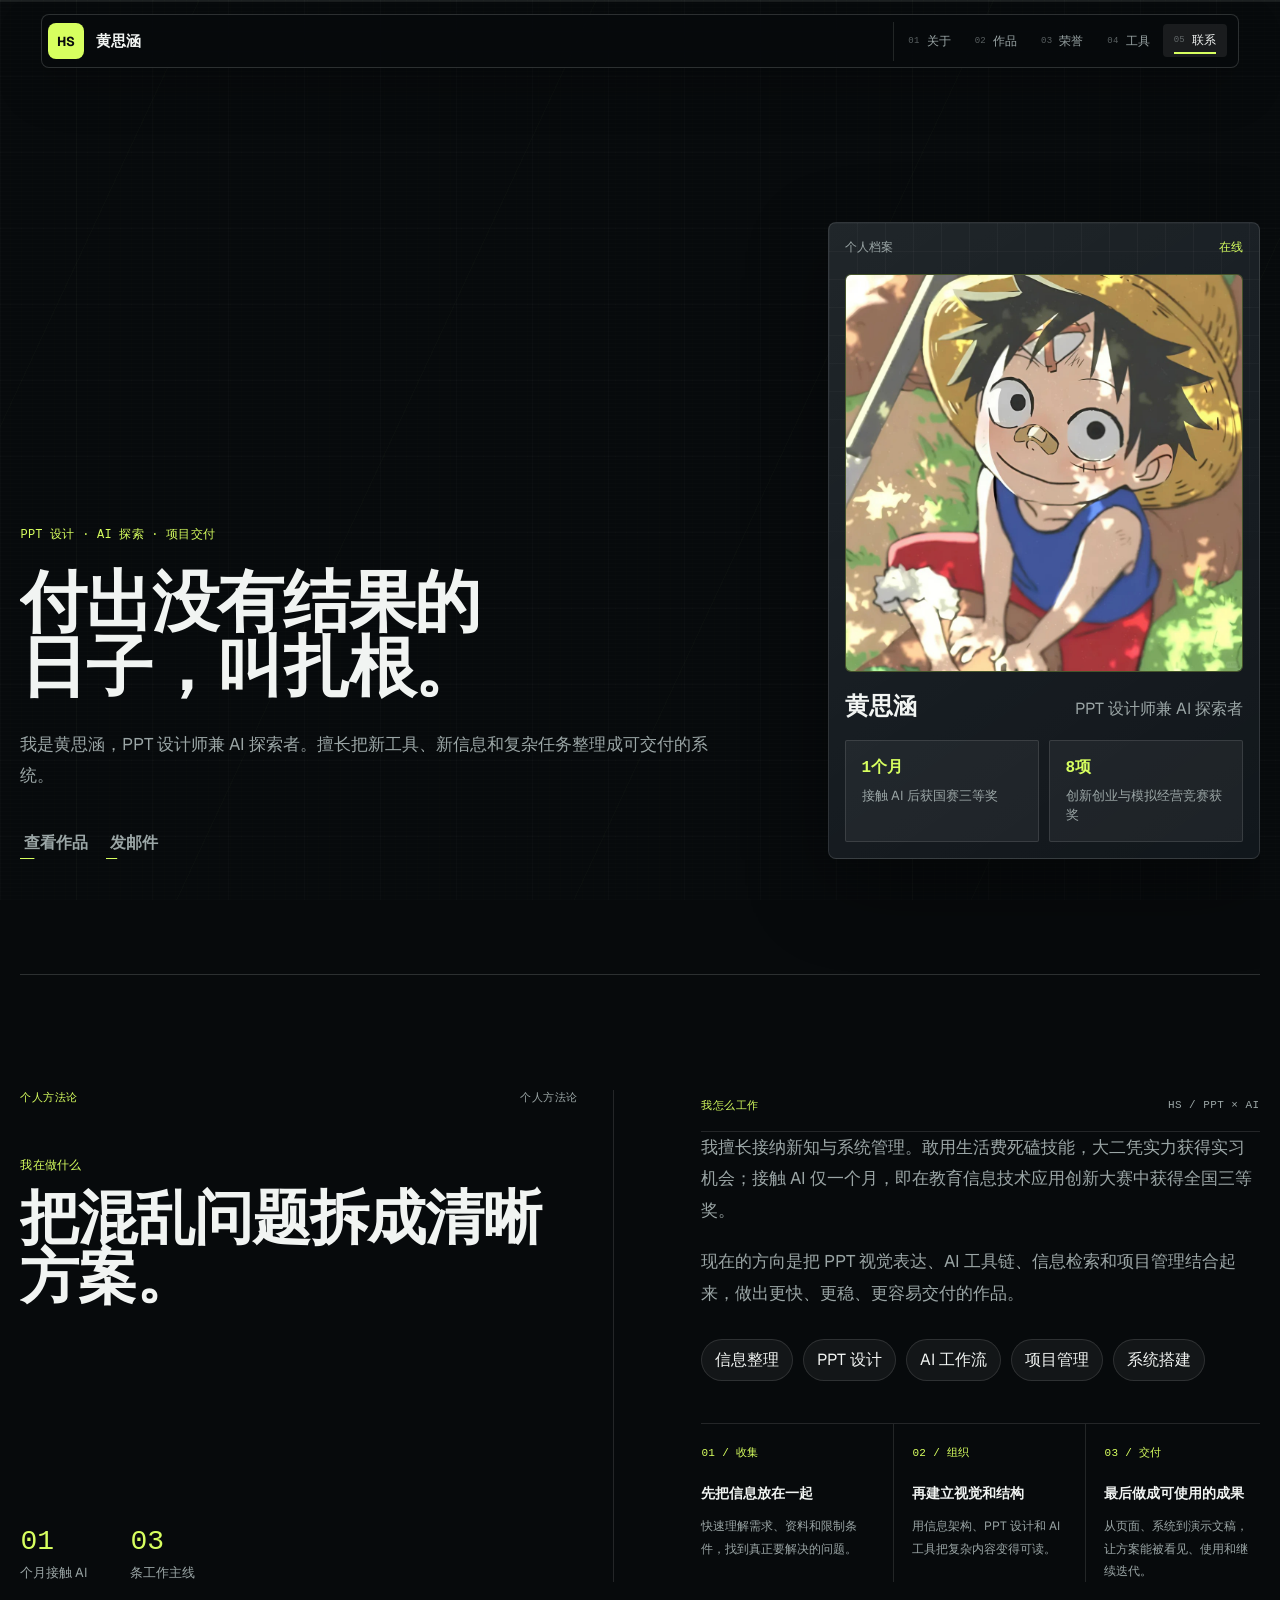
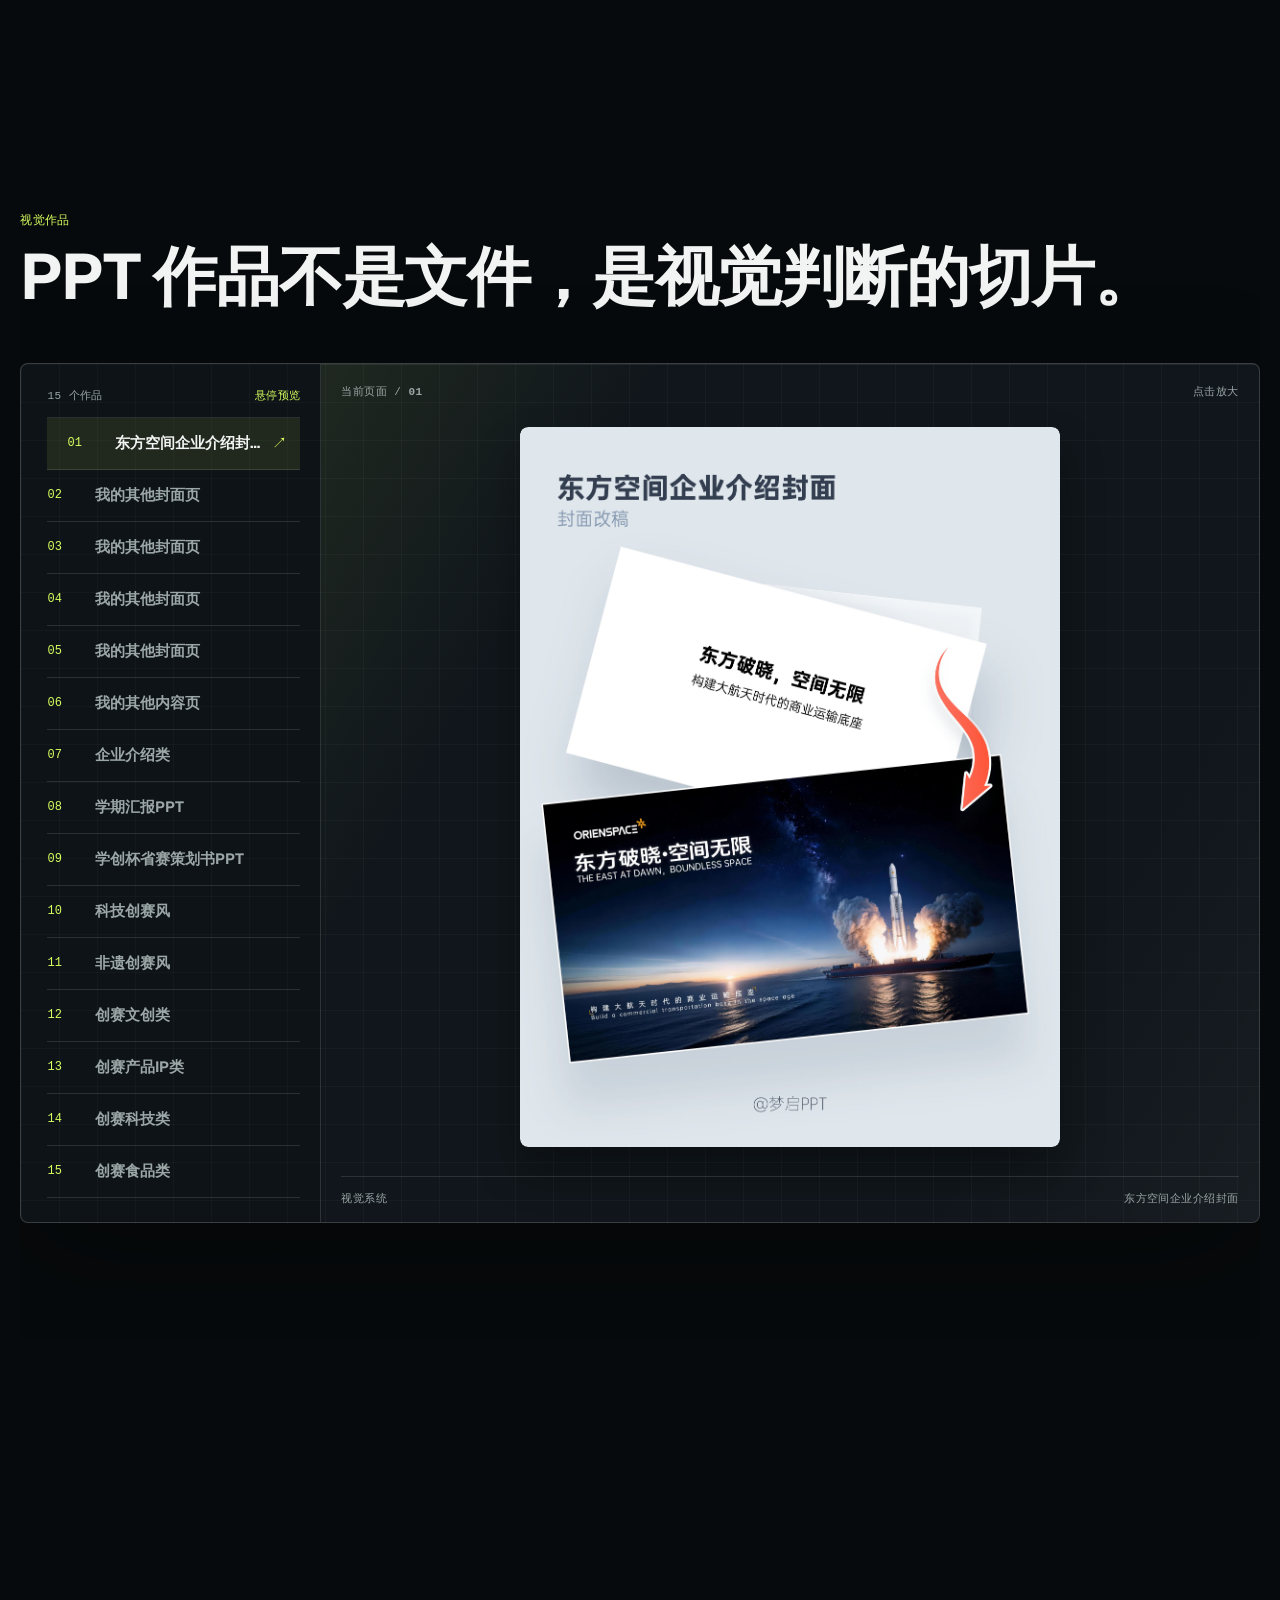
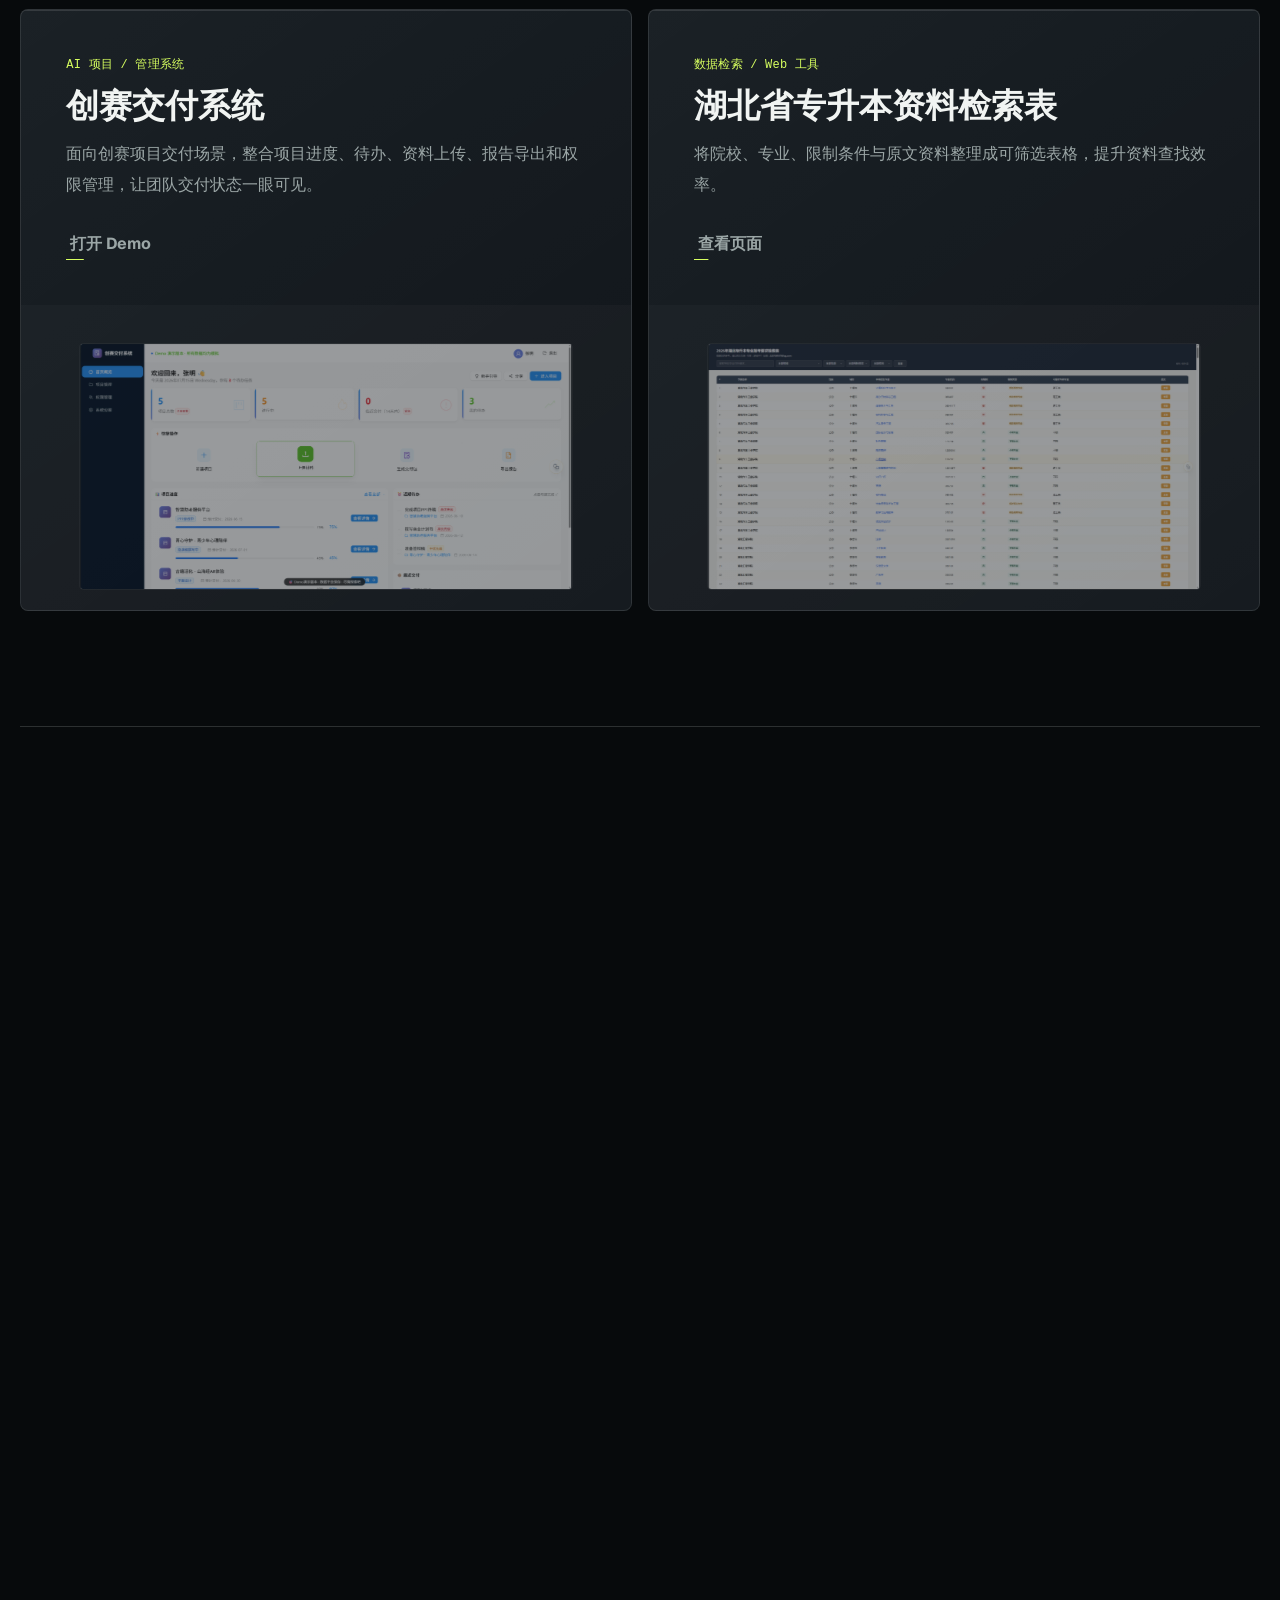
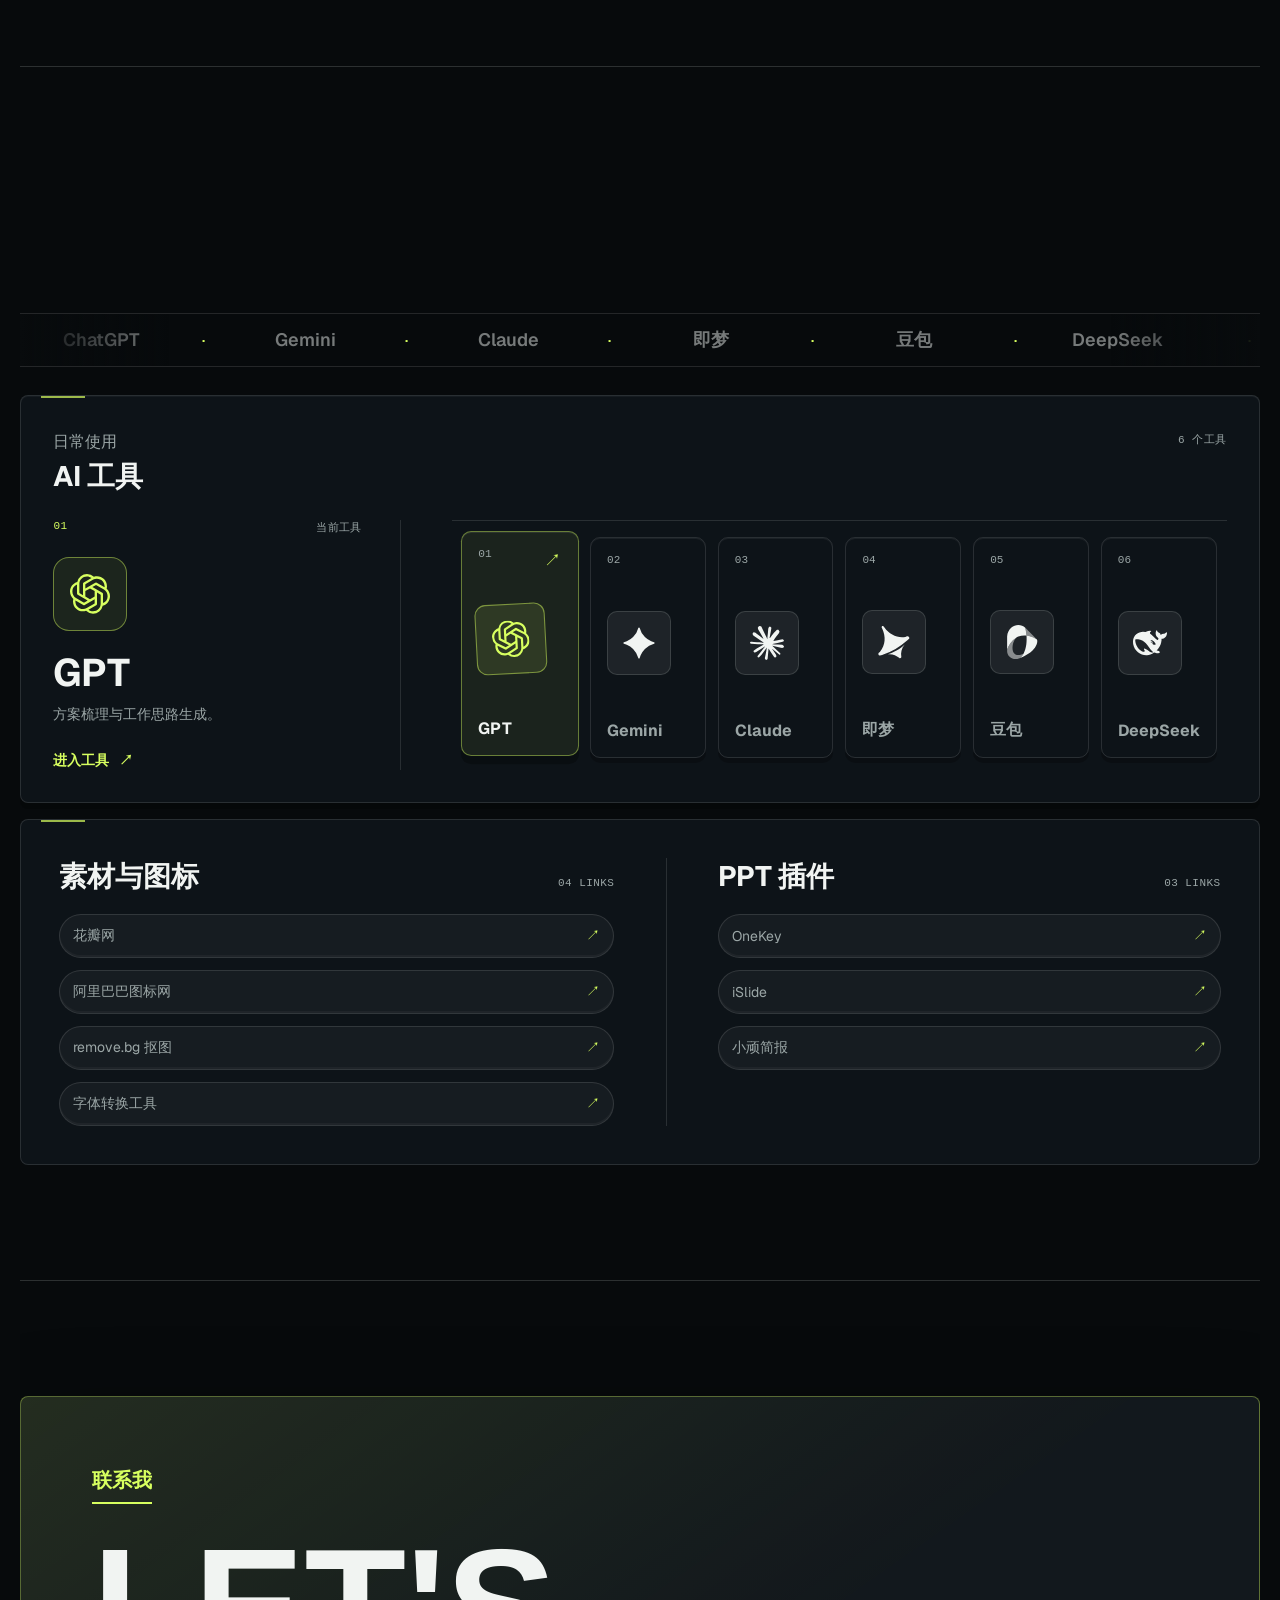
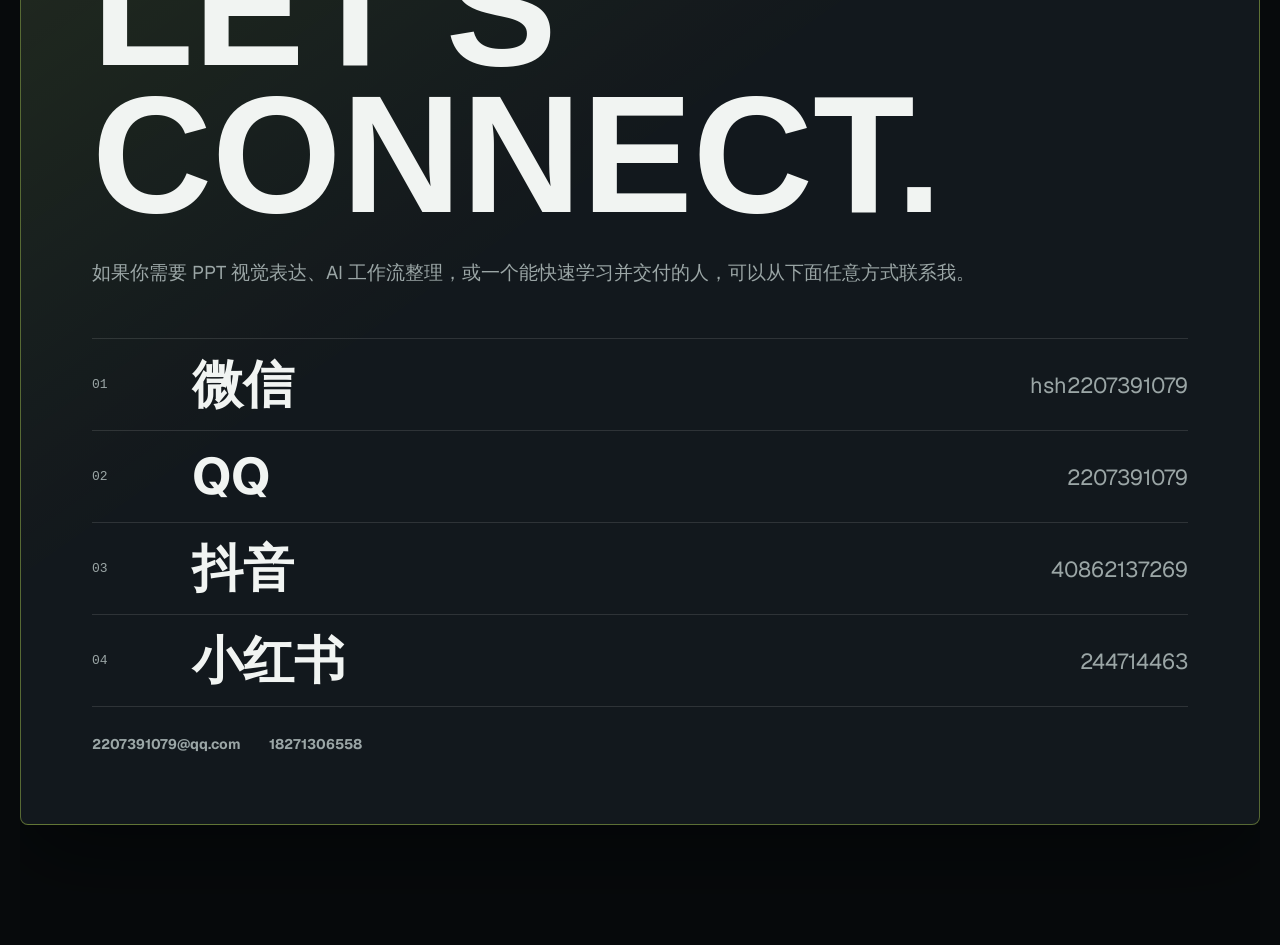
==== index.html @ f96069c8 "Remove blocking site intro loader" ====
<!DOCTYPE html>
<html lang="zh-CN">
  <head>
    <meta charset="UTF-8" />
    <meta name="viewport" content="width=device-width, initial-scale=1.0" />
    <meta
      name="description"
      content="黄思涵的个人网站，展示 PPT 设计、AI 探索、项目作品、荣誉奖项与联系方式。"
    />
    <title>黄思涵 | PPT 设计师兼 AI 探索者</title>
    <link rel="stylesheet" href="styles.css" />
    <script src="assets/vendor/gsap.min.js" defer></script>
    <script src="assets/vendor/ScrollTrigger.min.js" defer></script>
    <script src="script.js" defer></script>
  </head>
  <body>
    <div class="scroll-progress" aria-hidden="true"><span></span></div>
    <div class="portfolio-loader" aria-hidden="true">
      <div class="portfolio-loader-content">
        <p>正在打开作品集</p>
        <div class="loader" role="progressbar" aria-label="作品集加载中">
          <div class="light"></div>
          <div class="black_overlay"></div>
        </div>
        <span>准备视觉页面 <b>01 / 15</b></span>
      </div>
    </div>
    <div class="page-shell">
      <header class="site-header" data-reveal>
        <div class="site-header-inner">
          <a class="brand" href="#top" aria-label="回到首页">
            <span class="brand-mark">HS</span>
            <span class="brand-text">黄思涵</span>
          </a>

          <button class="nav-toggle" type="button" aria-label="打开导航" aria-expanded="false">
            <span></span>
            <span></span>
          </button>

          <nav class="site-nav" aria-label="主导航">
            <a href="#about">关于</a>
            <a href="#work">作品</a>
            <a href="#honors">荣誉</a>
            <a href="#toolkit">工具</a>
            <a href="#contact">联系</a>
          </nav>
        </div>
      </header>

      <main id="top">
        <section class="hero section-grid" aria-labelledby="hero-title">
          <div class="hero-copy" data-reveal>
            <p class="section-kicker">PPT 设计 · AI 探索 · 项目交付</p>
            <h1 id="hero-title">
              付出没有结果的日子，叫扎根。
            </h1>
            <p class="hero-lede">
              我是黄思涵，PPT 设计师兼 AI 探索者。擅长把新工具、新信息和复杂任务整理成可交付的系统。
            </p>
            <div class="hero-actions">
              <a class="line-button" href="#work" data-text="查看作品">
                <span class="actual-text">&nbsp;查看作品&nbsp;</span>
                <span aria-hidden="true" class="hover-text">&nbsp;查看作品&nbsp;</span>
              </a>
              <a class="line-button" href="mailto:2207391079@qq.com" data-text="发邮件">
                <span class="actual-text">&nbsp;发邮件&nbsp;</span>
                <span aria-hidden="true" class="hover-text">&nbsp;发邮件&nbsp;</span>
              </a>
            </div>
          </div>

          <aside class="identity-panel" aria-label="个人状态卡片" data-reveal>
            <div class="panel-topline">
              <span>个人档案</span>
              <span class="live-dot">在线</span>
            </div>
            <div class="avatar-frame">
              <img src="我/个人基础信息/头像.jpg" alt="黄思涵的头像" />
            </div>
            <div class="identity-copy">
              <p class="identity-name">黄思涵</p>
              <p>PPT 设计师兼 AI 探索者</p>
            </div>
            <div class="status-grid">
              <div>
                <strong>1个月</strong>
                <span>接触 AI 后获国赛三等奖</span>
              </div>
              <div>
                <strong>8项</strong>
                <span>创新创业与模拟经营竞赛获奖</span>
              </div>
            </div>
          </aside>
        </section>

        <section id="about" class="about section-grid" aria-labelledby="about-title">
          <div class="section-heading" data-reveal>
            <div class="about-heading-topline">
              <span>个人方法论</span>
              <span>个人方法论</span>
            </div>
            <p class="section-kicker">我在做什么</p>
            <h2 id="about-title">把混乱问题拆成清晰方案。</h2>
            <div class="about-facts" aria-label="个人概况">
              <div><strong>01</strong><span>个月接触 AI</span></div>
              <div><strong>03</strong><span>条工作主线</span></div>
            </div>
          </div>
          <div class="about-body" data-reveal>
            <div class="about-body-topline">
              <span>我怎么工作</span>
              <span>HS / PPT × AI</span>
            </div>
            <p>
              我擅长接纳新知与系统管理。敢用生活费死磕技能，大二凭实力获得实习机会；接触 AI 仅一个月，即在教育信息技术应用创新大赛中获得全国三等奖。
            </p>
            <p>
              现在的方向是把 PPT 视觉表达、AI 工具链、信息检索和项目管理结合起来，做出更快、更稳、更容易交付的作品。
            </p>
            <div class="trait-list" aria-label="能力关键词">
              <span>信息整理</span>
              <span>PPT 设计</span>
              <span>AI 工作流</span>
              <span>项目管理</span>
              <span>系统搭建</span>
            </div>
            <div class="about-method" aria-label="工作方法">
              <div class="about-method-item">
                <span>01 / 收集</span>
                <strong>先把信息放在一起</strong>
                <p>快速理解需求、资料和限制条件，找到真正要解决的问题。</p>
              </div>
              <div class="about-method-item">
                <span>02 / 组织</span>
                <strong>再建立视觉和结构</strong>
                <p>用信息架构、PPT 设计和 AI 工具把复杂内容变得可读。</p>
              </div>
              <div class="about-method-item">
                <span>03 / 交付</span>
                <strong>最后做成可使用的成果</strong>
                <p>从页面、系统到演示文稿，让方案能被看见、使用和继续迭代。</p>
              </div>
            </div>
          </div>
        </section>

        <section id="work" class="gallery-section" aria-labelledby="gallery-title">
          <div class="section-heading portfolio-heading" data-reveal>
            <p class="section-kicker">视觉作品</p>
            <h2 id="gallery-title">PPT 作品不是文件，是视觉判断的切片。</h2>
          </div>

          <div class="portfolio-browser" data-reveal>
            <div class="portfolio-index">
              <div class="portfolio-index-head">
                <span>15 个作品</span>
                <span>悬停预览</span>
              </div>
              <div class="portfolio-index-list" aria-label="PPT 作品目录">
                <button class="portfolio-index-item is-active" type="button" data-index="01" data-image="我/PPT作品集/作品集（部分）-1-600dpi.jpg" data-title="东方空间企业介绍封面" data-caption="封面策略 / 商业视觉" aria-pressed="true">
                  <span>01</span><strong>东方空间企业介绍封面</strong><i>↗</i>
                </button>
                <button class="portfolio-index-item" type="button" data-index="02" data-image="我/PPT作品集/作品集（部分）-2-600dpi.jpg" data-title="我的其他封面页" data-caption="日常练习" aria-pressed="false">
                  <span>02</span><strong>我的其他封面页</strong><i>↗</i>
                </button>
                <button class="portfolio-index-item" type="button" data-index="03" data-image="我/PPT作品集/作品集（部分）-3-600dpi.jpg" data-title="我的其他封面页" data-caption="日常练习" aria-pressed="false">
                  <span>03</span><strong>我的其他封面页</strong><i>↗</i>
                </button>
                <button class="portfolio-index-item" type="button" data-index="04" data-image="我/PPT作品集/作品集（部分）-4-600dpi.jpg" data-title="我的其他封面页" data-caption="日常练习" aria-pressed="false">
                  <span>04</span><strong>我的其他封面页</strong><i>↗</i>
                </button>
                <button class="portfolio-index-item" type="button" data-index="05" data-image="我/PPT作品集/作品集（部分）-5-600dpi.jpg" data-title="我的其他封面页" data-caption="日常练习" aria-pressed="false">
                  <span>05</span><strong>我的其他封面页</strong><i>↗</i>
                </button>
                <button class="portfolio-index-item" type="button" data-index="06" data-image="我/PPT作品集/作品集（部分）-6-600dpi.jpg" data-title="我的其他内容页" data-caption="内容页" aria-pressed="false">
                  <span>06</span><strong>我的其他内容页</strong><i>↗</i>
                </button>
                <button class="portfolio-index-item" type="button" data-index="07" data-image="我/PPT作品集/作品集（部分）-7-600dpi.jpg" data-title="企业介绍类" data-caption="动态网页" aria-pressed="false">
                  <span>07</span><strong>企业介绍类</strong><i>↗</i>
                </button>
                <button class="portfolio-index-item" type="button" data-index="08" data-image="我/PPT作品集/作品集（部分）-8-600dpi.jpg" data-title="学期汇报PPT" data-caption="个人总结" aria-pressed="false">
                  <span>08</span><strong>学期汇报PPT</strong><i>↗</i>
                </button>
                <button class="portfolio-index-item" type="button" data-index="09" data-image="我/PPT作品集/作品集（部分）-9-600dpi.jpg" data-title="学创杯省赛策划书PPT" data-caption="财务赛道团队自用" aria-pressed="false">
                  <span>09</span><strong>学创杯省赛策划书PPT</strong><i>↗</i>
                </button>
                <button class="portfolio-index-item" type="button" data-index="10" data-image="我/PPT作品集/作品集（部分）-10-600dpi.jpg" data-title="科技创赛风" data-caption="内容页" aria-pressed="false">
                  <span>10</span><strong>科技创赛风</strong><i>↗</i>
                </button>
                <button class="portfolio-index-item" type="button" data-index="11" data-image="我/PPT作品集/作品集（部分）-11-600dpi.jpg" data-title="非遗创赛风" data-caption="团体赛页面" aria-pressed="false">
                  <span>11</span><strong>非遗创赛风</strong><i>↗</i>
                </button>
                <button class="portfolio-index-item" type="button" data-index="12" data-image="我/PPT作品集/作品集（部分）-12-600dpi.jpg" data-title="创赛文创类" data-caption="市赛一等奖" aria-pressed="false">
                  <span>12</span><strong>创赛文创类</strong><i>↗</i>
                </button>
                <button class="portfolio-index-item" type="button" data-index="13" data-image="我/PPT作品集/作品集（部分）-13-600dpi.jpg" data-title="创赛产品IP类" data-caption="市赛一等奖" aria-pressed="false">
                  <span>13</span><strong>创赛产品IP类</strong><i>↗</i>
                </button>
                <button class="portfolio-index-item" type="button" data-index="14" data-image="我/PPT作品集/作品集（部分）-14-600dpi.jpg" data-title="创赛科技类" data-caption="市赛一等奖" aria-pressed="false">
                  <span>14</span><strong>创赛科技类</strong><i>↗</i>
                </button>
                <button class="portfolio-index-item" type="button" data-index="15" data-image="我/PPT作品集/作品集（部分）-15-600dpi.jpg" data-title="创赛食品类" data-caption="市赛一等奖" aria-pressed="false">
                  <span>15</span><strong>创赛食品类</strong><i>↗</i>
                </button>
              </div>
            </div>
            <div class="portfolio-canvas">
              <div class="portfolio-canvas-topline">
                <span>当前页面 / <b data-current-index>01</b></span>
                <span>点击放大</span>
              </div>
              <button class="portfolio-feature" type="button" data-image="我/PPT作品集/作品集（部分）-1-600dpi.jpg">
                <img class="portfolio-feature-image is-current" src="我/PPT作品集/作品集（部分）-1-600dpi.jpg" alt="东方空间企业介绍封面" />
                <img class="portfolio-feature-image is-next" src="" alt="" aria-hidden="true" />
              </button>
              <div class="portfolio-canvas-footer">
                <span>视觉系统</span>
                <span data-current-title>东方空间企业介绍封面</span>
              </div>
            </div>
          </div>

          <div class="gallery-track is-hidden" aria-label="PPT 作品集">
            <button class="gallery-item" type="button" data-image="我/PPT作品集/作品集（部分）-1-600dpi.jpg">
              <img src="我/PPT作品集/作品集（部分）-1-600dpi.jpg" alt="东方空间企业介绍封面改稿" />
            </button>
            <button class="gallery-item" type="button" data-image="我/PPT作品集/作品集（部分）-2-600dpi.jpg">
              <img src="我/PPT作品集/作品集（部分）-2-600dpi.jpg" alt="PPT 作品集页面 2" />
            </button>
            <button class="gallery-item" type="button" data-image="我/PPT作品集/作品集（部分）-3-600dpi.jpg">
              <img src="我/PPT作品集/作品集（部分）-3-600dpi.jpg" alt="PPT 作品集页面 3" />
            </button>
            <button class="gallery-item" type="button" data-image="我/PPT作品集/作品集（部分）-4-600dpi.jpg">
              <img src="我/PPT作品集/作品集（部分）-4-600dpi.jpg" alt="PPT 作品集页面 4" />
            </button>
            <button class="gallery-item" type="button" data-image="我/PPT作品集/作品集（部分）-5-600dpi.jpg">
              <img src="我/PPT作品集/作品集（部分）-5-600dpi.jpg" alt="PPT 作品集页面 5" />
            </button>
            <button class="gallery-item" type="button" data-image="我/PPT作品集/作品集（部分）-6-600dpi.jpg">
              <img src="我/PPT作品集/作品集（部分）-6-600dpi.jpg" alt="PPT 作品集页面 6" />
            </button>
            <button class="gallery-item" type="button" data-image="我/PPT作品集/作品集（部分）-7-600dpi.jpg">
              <img src="我/PPT作品集/作品集（部分）-7-600dpi.jpg" alt="PPT 作品集页面 7" />
            </button>
            <button class="gallery-item" type="button" data-image="我/PPT作品集/作品集（部分）-8-600dpi.jpg">
              <img src="我/PPT作品集/作品集（部分）-8-600dpi.jpg" alt="PPT 作品集页面 8" />
            </button>
            <button class="gallery-item" type="button" data-image="我/PPT作品集/作品集（部分）-9-600dpi.jpg">
              <img src="我/PPT作品集/作品集（部分）-9-600dpi.jpg" alt="PPT 作品集页面 9" />
            </button>
            <button class="gallery-item" type="button" data-image="我/PPT作品集/作品集（部分）-10-600dpi.jpg">
              <img src="我/PPT作品集/作品集（部分）-10-600dpi.jpg" alt="PPT 作品集页面 10" />
            </button>
            <button class="gallery-item" type="button" data-image="我/PPT作品集/作品集（部分）-11-600dpi.jpg">
              <img src="我/PPT作品集/作品集（部分）-11-600dpi.jpg" alt="PPT 作品集页面 11" />
            </button>
            <button class="gallery-item" type="button" data-image="我/PPT作品集/作品集（部分）-12-600dpi.jpg">
              <img src="我/PPT作品集/作品集（部分）-12-600dpi.jpg" alt="PPT 作品集页面 12" />
            </button>
            <button class="gallery-item" type="button" data-image="我/PPT作品集/作品集（部分）-13-600dpi.jpg">
              <img src="我/PPT作品集/作品集（部分）-13-600dpi.jpg" alt="PPT 作品集页面 13" />
            </button>
            <button class="gallery-item" type="button" data-image="我/PPT作品集/作品集（部分）-14-600dpi.jpg">
              <img src="我/PPT作品集/作品集（部分）-14-600dpi.jpg" alt="PPT 作品集页面 14" />
            </button>
            <button class="gallery-item" type="button" data-image="我/PPT作品集/作品集（部分）-15-600dpi.jpg">
              <img src="我/PPT作品集/作品集（部分）-15-600dpi.jpg" alt="PPT 作品集页面 15" />
            </button>
          </div>
        </section>

        <section class="work-section" aria-labelledby="work-title">
          <div class="section-heading wide" data-reveal>
            <p class="section-kicker">AI 项目</p>
            <h2 id="work-title">项目不是摆出来的，是跑起来的。</h2>
          </div>

          <div class="project-stage">
            <article class="project-card feature-card" data-reveal>
              <div class="project-copy">
                <span class="project-type">AI 项目 / 管理系统</span>
                <h3>创赛交付系统</h3>
                <p>
                  面向创赛项目交付场景，整合项目进度、待办、资料上传、报告导出和权限管理，让团队交付状态一眼可见。
                </p>
                <a class="line-button" href="我/ai项目/创赛交付系统-Demo.html" data-text="打开 Demo">
                  <span class="actual-text">&nbsp;打开 Demo&nbsp;</span>
                  <span aria-hidden="true" class="hover-text">&nbsp;打开 Demo&nbsp;</span>
                </a>
              </div>
              <div class="project-image">
                <img src="我/ai项目/创赛管理系统demo.png" alt="创赛交付系统首页界面截图" />
              </div>
            </article>

            <article class="project-card slim-card" data-reveal>
              <div class="project-copy">
                <span class="project-type">数据检索 / Web 工具</span>
                <h3>湖北省专升本资料检索表</h3>
                <p>
                  将院校、专业、限制条件与原文资料整理成可筛选表格，提升资料查找效率。
                </p>
                <a class="line-button" href="我/ai项目/index.html" data-text="查看页面">
                  <span class="actual-text">&nbsp;查看页面&nbsp;</span>
                  <span aria-hidden="true" class="hover-text">&nbsp;查看页面&nbsp;</span>
                </a>
              </div>
              <div class="project-image">
                <img src="我/ai项目/湖北省专升本资料检索表.png" alt="湖北省专升本资料检索表界面截图" />
              </div>
            </article>
          </div>
        </section>

        <section id="honors" class="honors-section" aria-labelledby="honors-title">
          <div class="section-heading" data-reveal>
            <p class="section-kicker">竞赛记录</p>
            <h2 id="honors-title">竞赛成绩，是方法论的压力测试。</h2>
          </div>

          <div class="honor-table-wrap" data-reveal>
            <table class="honor-table">
              <caption class="sr-only">黄思涵按获奖时间排序的竞赛记录</caption>
              <thead>
                <tr>
                  <th scope="col">序号</th>
                  <th scope="col">获奖时间</th>
                  <th scope="col">赛事级别</th>
                  <th scope="col">奖项名称</th>
                </tr>
              </thead>
              <tbody>
                <tr>
                  <td>01</td>
                  <td><time datetime="2025-05-17">2025.05.17</time></td>
                  <td>全国赛</td>
                  <td>2025 年企业竞争模拟大赛企业运营赛道高职组全国二等奖</td>
                </tr>
                <tr>
                  <td>02</td>
                  <td><time datetime="2025-06">2025.06</time></td>
                  <td>湖北省选拔赛</td>
                  <td>第十二届“学创杯”全国大学生创业综合模拟大赛湖北省选拔赛财务决策模拟赛项特等奖</td>
                </tr>
                <tr>
                  <td>03</td>
                  <td><time datetime="2025-09-30">2025.09.30</time></td>
                  <td>区域赛</td>
                  <td>2025 第二届教育信息技术应用创新大赛“基于大模型教育管理应用创新赛”赛项区域赛二等奖</td>
                </tr>
                <tr>
                  <td>04</td>
                  <td><time datetime="2025-11-25">2025.11.25</time></td>
                  <td>全国赛</td>
                  <td>2025 第二届教育信息技术应用创新大赛“基于大模型教育管理应用创新赛”赛项全国三等奖</td>
                </tr>
                <tr>
                  <td>05</td>
                  <td>2025 / 后续</td>
                  <td>市级赛事</td>
                  <td>2025 年市属高校学生科技创新创业大赛一等奖</td>
                </tr>
                <tr>
                  <td>06</td>
                  <td><time datetime="2025-12">2025.12</time></td>
                  <td>全国总决赛</td>
                  <td>第十二届“学创杯”创业综合模拟演训活动财务决策模拟赛项特等奖</td>
                </tr>
                <tr>
                  <td>07</td>
                  <td>2025 / 省级</td>
                  <td>省级赛事</td>
                  <td>第八届湖北省“我梦见·楚天创客”大赛铜奖</td>
                </tr>
                <tr>
                  <td>08</td>
                  <td>2025 / 最后获得</td>
                  <td>挑战杯</td>
                  <td>“创新湖北·青力青为”湖北省第十四届“挑战杯”大学生创业计划竞赛省级三等奖</td>
                </tr>
              </tbody>
            </table>
          </div>
        </section>

        <section id="toolkit" class="toolkit-section" aria-labelledby="toolkit-title">
          <div class="section-heading" data-reveal>
            <p class="section-kicker">常用工具</p>
            <h2 id="toolkit-title">我的常用工具栈。</h2>
          </div>

          <div class="tool-marquee" aria-label="常用工具名称">
            <div class="tool-marquee-track">
              <div class="tool-marquee-set">
                <span class="tool-marquee-item">ChatGPT</span><i>·</i>
                <span class="tool-marquee-item">Gemini</span><i>·</i>
                <span class="tool-marquee-item">Claude</span><i>·</i>
                <span class="tool-marquee-item">即梦</span><i>·</i>
                <span class="tool-marquee-item">豆包</span><i>·</i>
                <span class="tool-marquee-item">DeepSeek</span><i>·</i>
              </div>
              <div class="tool-marquee-set" aria-hidden="true">
                <span class="tool-marquee-item">ChatGPT</span><i>·</i>
                <span class="tool-marquee-item">Gemini</span><i>·</i>
                <span class="tool-marquee-item">Claude</span><i>·</i>
                <span class="tool-marquee-item">即梦</span><i>·</i>
                <span class="tool-marquee-item">豆包</span><i>·</i>
                <span class="tool-marquee-item">DeepSeek</span><i>·</i>
              </div>
            </div>
          </div>

          <div class="tool-columns">
            <div class="tool-card ai-tool-card" data-reveal>
              <div class="tool-card-head">
                <div>
                <p class="tool-card-kicker">日常使用</p>
                  <h3>AI 工具</h3>
                </div>
                <span class="tool-card-count">6 个工具</span>
              </div>
              <div class="ai-tool-layout">
                <div class="ai-tool-focus" aria-live="polite">
                  <div class="ai-tool-focus-topline">
                    <span data-tool-index>01</span>
                    <span>当前工具</span>
                  </div>
                  <div class="ai-tool-focus-mark" data-tool-mark data-tool-id="chatgpt"><span class="ai-tool-logo" aria-hidden="true"></span></div>
                  <h4 data-tool-title>GPT</h4>
                  <p data-tool-description>方案梳理与工作思路生成。</p>
                  <a data-tool-link href="https://chatgpt.com/" target="_blank" rel="noreferrer">进入工具 <span>↗</span></a>
                </div>
                <div class="ai-tool-menu" aria-label="常用 AI 工具">
                  <button class="ai-tool-option is-active" type="button" data-tool-index="01" data-tool-id="chatgpt" data-tool-name="GPT" data-tool-description="方案梳理与工作思路生成。" data-tool-link="https://chatgpt.com/" aria-pressed="true">
                    <span>01</span><strong class="ai-tool-option-mark"><span class="ai-tool-logo" aria-hidden="true"></span></strong><b>GPT</b><i>↗</i>
                  </button>
                  <button class="ai-tool-option" type="button" data-tool-index="02" data-tool-id="gemini" data-tool-name="Gemini" data-tool-description="研究探索与多模态理解。" data-tool-link="https://gemini.google.com/" aria-pressed="false">
                    <span>02</span><strong class="ai-tool-option-mark"><span class="ai-tool-logo" aria-hidden="true"></span></strong><b>Gemini</b><i>↗</i>
                  </button>
                  <button class="ai-tool-option" type="button" data-tool-index="03" data-tool-id="claude" data-tool-name="Claude" data-tool-description="长文本分析与信息整理。" data-tool-link="https://claude.ai/" aria-pressed="false">
                    <span>03</span><strong class="ai-tool-option-mark"><span class="ai-tool-logo" aria-hidden="true"></span></strong><b>Claude</b><i>↗</i>
                  </button>
                  <button class="ai-tool-option" type="button" data-tool-index="04" data-tool-id="jimeng" data-tool-name="即梦" data-tool-description="视觉创意与图像生成。" data-tool-link="https://jimeng.jianying.com/" aria-pressed="false">
                    <span>04</span><strong class="ai-tool-option-mark"><span class="ai-tool-logo" aria-hidden="true"></span></strong><b>即梦</b><i>↗</i>
                  </button>
                  <button class="ai-tool-option" type="button" data-tool-index="05" data-tool-id="doubao" data-tool-name="豆包" data-tool-description="中文任务与日常辅助。" data-tool-link="https://www.doubao.com/" aria-pressed="false">
                    <span>05</span><strong class="ai-tool-option-mark"><span class="ai-tool-logo" aria-hidden="true"></span></strong><b>豆包</b><i>↗</i>
                  </button>
                  <button class="ai-tool-option" type="button" data-tool-index="06" data-tool-id="deepseek" data-tool-name="DeepSeek" data-tool-description="结构化推理与问题拆解。" data-tool-link="https://chat.deepseek.com/" aria-pressed="false">
                    <span>06</span><strong class="ai-tool-option-mark"><span class="ai-tool-logo" aria-hidden="true"></span></strong><b>DeepSeek</b><i>↗</i>
                  </button>
                </div>
              </div>
            </div>
            <div class="tool-resource-panel" data-reveal>
              <div class="tool-list-group">
                <div class="tool-list-head">
                  <h3>素材与图标</h3>
                  <span>04 LINKS</span>
                </div>
                <ul class="tool-links">
                  <li><a href="https://huaban.com/materials" target="_blank" rel="noreferrer">花瓣网</a></li>
                  <li><a href="https://www.iconfont.cn/" target="_blank" rel="noreferrer">阿里巴巴图标网</a></li>
                  <li><a href="https://www.remove.bg/zh" target="_blank" rel="noreferrer">remove.bg 抠图</a></li>
                  <li><a href="https://convertio.co/zh/font-converter/" target="_blank" rel="noreferrer">字体转换工具</a></li>
                </ul>
              </div>
              <div class="tool-list-group">
                <div class="tool-list-head">
                  <h3>PPT 插件</h3>
                  <span>03 LINKS</span>
                </div>
                <ul class="tool-links">
                  <li><a href="https://www.aboutppt.com/sites/417.html" target="_blank" rel="noreferrer">OneKey</a></li>
                  <li><a href="https://www.islide.cc/" target="_blank" rel="noreferrer">iSlide</a></li>
                  <li><a href="https://www.aboutppt.com/sites/8407.html" target="_blank" rel="noreferrer">小顽简报</a></li>
                </ul>
              </div>
            </div>
          </div>
        </section>

        <section id="contact" class="contact-section" aria-labelledby="contact-title">
          <div class="contact-card" data-reveal>
            <p class="section-kicker">联系我</p>
            <h2 id="contact-title">LET'S<br />CONNECT.</h2>
            <p class="contact-lede">
              如果你需要 PPT 视觉表达、AI 工作流整理，或一个能快速学习并交付的人，可以从下面任意方式联系我。
            </p>

            <div class="contact-list" aria-label="联系方式入口">
              <button
                class="contact-row"
                type="button"
                data-contact-name="微信"
                data-contact-value="hsh2207391079"
                data-contact-extra="扫码添加微信"
                data-contact-image="我/联系方式/微信.jpg"
                aria-label="查看微信联系方式"
              >
                <span class="contact-row-index">01</span>
                <span class="contact-row-name">微信</span>
                <span class="contact-row-value">hsh2207391079</span>
              </button>
              <button
                class="contact-row"
                type="button"
                data-contact-name="QQ"
                data-contact-value="2207391079"
                data-contact-extra="扫码添加 QQ"
                data-contact-image="我/联系方式/qq.jpg"
                aria-label="查看 QQ 联系方式"
              >
                <span class="contact-row-index">02</span>
                <span class="contact-row-name">QQ</span>
                <span class="contact-row-value">2207391079</span>
              </button>
              <button
                class="contact-row"
                type="button"
                data-contact-name="抖音"
                data-contact-value="40862137269"
                data-contact-extra="打开抖音扫码关注"
                data-contact-image="我/联系方式/抖音.jpg"
                aria-label="查看抖音联系方式"
              >
                <span class="contact-row-index">03</span>
                <span class="contact-row-name">抖音</span>
                <span class="contact-row-value">40862137269</span>
              </button>
              <button
                class="contact-row"
                type="button"
                data-contact-name="小红书"
                data-contact-value="244714463"
                data-contact-extra="打开小红书扫码关注"
                data-contact-image="我/联系方式/小红书.jpg"
                aria-label="查看小红书联系方式"
              >
                <span class="contact-row-index">04</span>
                <span class="contact-row-name">小红书</span>
                <span class="contact-row-value">244714463</span>
              </button>
            </div>
            <div class="contact-direct">
              <a href="mailto:2207391079@qq.com">2207391079@qq.com</a>
              <a href="tel:18271306558">18271306558</a>
            </div>
          </div>
        </section>
      </main>
    </div>

    <div class="lightbox" aria-hidden="true" role="dialog" aria-label="作品预览">
      <button class="lightbox-close" type="button" aria-label="关闭预览">关闭</button>
      <img src="" alt="" />
    </div>

    <div class="gallery-modal" aria-hidden="true" role="dialog" aria-label="PPT 作品集">
      <div class="gallery-modal-panel">
        <div class="gallery-modal-head">
          <div>
            <p class="section-kicker">作品集</p>
            <h3>作品集文件夹</h3>
          </div>
          <button class="gallery-modal-close" type="button" aria-label="关闭作品集">关闭</button>
        </div>
        <div class="gallery-modal-grid"></div>
      </div>
    </div>

    <div class="contact-popover" aria-hidden="true" role="dialog" aria-label="联系方式卡片">
      <div class="contact-popover-panel">
        <button class="contact-popover-close" type="button" aria-label="关闭联系方式">关闭</button>
        <p class="contact-popover-kicker">联系方式</p>
        <h3></h3>
        <p class="contact-popover-value"></p>
        <p class="contact-popover-extra"></p>
        <img src="" alt="" />
        <button class="copy-button contact-copy" type="button">复制账号</button>
      </div>
    </div>

    <div class="toast" role="status" aria-live="polite"></div>
  </body>
</html>
---- styles.css ----
@font-face {
  font-family: "Geist";
  src: url("assets/fonts/geist-latin.woff2") format("woff2");
  font-style: normal;
  font-weight: 400 700;
  font-display: swap;
}

:root {
  --bg: #080b0d;
  --panel: #0f151b;
  --panel-strong: #141b22;
  --text: #f1f4f2;
  --muted: #9ba6a6;
  --line: rgba(241, 244, 242, 0.12);
  --accent: #d7ff5f;
  --accent-dark: #92b82e;
  --shadow: rgba(0, 0, 0, 0.45);
  --radius: 12px;
  --max: 1920px;
}

* {
  box-sizing: border-box;
}

html {
  scroll-behavior: smooth;
}

body {
  position: relative;
  margin: 0;
  min-height: 100dvh;
  color: var(--text);
  background: #080b0d;
  font-family:
    "Alibaba PuHuiTi",
    "HarmonyOS Sans SC",
    "Microsoft YaHei",
    "PingFang SC",
    "Segoe UI",
    sans-serif;
  letter-spacing: 0;
  -webkit-font-smoothing: antialiased;
  text-rendering: optimizeLegibility;
}

body::before {
  content: "";
  position: fixed;
  inset: 0;
  z-index: 0;
  pointer-events: none;
  background-image:
    linear-gradient(rgba(241, 244, 242, 0.045) 1px, transparent 1px),
    linear-gradient(90deg, rgba(241, 244, 242, 0.045) 1px, transparent 1px),
    repeating-linear-gradient(90deg, transparent 0 10px, rgba(215, 255, 95, 0.018) 10px 11px);
  background-size: 92px 92px, 92px 92px, 13px 13px;
  opacity: 0.72;
}

body::after {
  content: "";
  position: fixed;
  inset: 0;
  z-index: 0;
  pointer-events: none;
  opacity: 0.52;
  background-image:
    repeating-linear-gradient(0deg, rgba(255, 255, 255, 0.022) 0 1px, transparent 1px 4px),
    repeating-linear-gradient(115deg, transparent 0 180px, rgba(215, 255, 95, 0.04) 180px 181px, transparent 181px 360px);
  mix-blend-mode: screen;
  animation: texture-drift 18s ease-in-out infinite alternate;
}

body.nav-open {
  overflow: hidden;
}

a {
  color: inherit;
  text-decoration: none;
}

img {
  display: block;
  max-width: 100%;
}

button {
  font: inherit;
}

::selection {
  color: #080b0d;
  background: var(--accent);
}

.page-shell {
  position: relative;
  z-index: 1;
  width: min(100% - clamp(28px, 3.2vw, 64px), var(--max));
  margin: 0 auto;
}

.scroll-progress {
  position: fixed;
  inset: 0 0 auto;
  z-index: 40;
  height: 2px;
  pointer-events: none;
  background: rgba(241, 244, 242, 0.08);
}

.scroll-progress span {
  display: block;
  width: 100%;
  height: 100%;
  background: var(--accent);
  transform: scaleX(0);
  transform-origin: left;
  animation: scroll-progress linear;
  animation-timeline: scroll(root);
}

.portfolio-loader {
  position: fixed;
  inset: 0;
  z-index: 120;
  display: grid;
  place-items: center;
  color: var(--text);
  background: rgba(8, 11, 13, 0.98);
  opacity: 0;
  pointer-events: none;
  transition: opacity 180ms ease;
}

.portfolio-loader.is-open {
  opacity: 1;
  pointer-events: auto;
}

.portfolio-loader-content {
  display: grid;
  width: min(100% - 48px, 360px);
  gap: 14px;
}

.portfolio-loader-content p,
.portfolio-loader-content span {
  margin: 0;
  color: var(--muted);
  font-family: "Consolas", "SFMono-Regular", monospace;
  font-size: 12px;
  letter-spacing: 0.04em;
}

.portfolio-loader-content p {
  color: var(--text);
  font-size: 18px;
  font-weight: 700;
  letter-spacing: 0;
}

.portfolio-loader-content b {
  color: var(--accent);
  font-weight: 400;
}

.loader {
  position: relative;
  width: 100%;
  height: 2px;
  overflow: hidden;
  background: rgba(241, 244, 242, 0.16);
}

.loader .light {
  position: absolute;
  top: 0;
  left: -30%;
  z-index: 1;
  width: 76px;
  height: 100%;
  background: var(--accent);
  animation: portfolio-loader-light 1.5s infinite ease-in-out;
}

.loader .black_overlay {
  position: absolute;
  inset: 0;
  z-index: 2;
  background: linear-gradient(90deg, var(--bg), transparent 30%, transparent 70%, var(--bg));
}

@keyframes portfolio-loader-light {
  from { left: -30%; }
  to { left: 100%; }
}

.site-header {
  position: fixed;
  top: 0;
  right: 0;
  left: 0;
  z-index: 20;
  width: 100%;
  max-width: none;
  margin: 0;
  padding: 7px clamp(18px, 3.2vw, 64px);
  border: 0;
  border-radius: 0;
  pointer-events: none;
}

.site-header-inner {
  display: flex;
  min-height: 48px;
  align-items: center;
  justify-content: space-between;
  width: min(100%, var(--max));
  margin: 0 auto;
  padding: 5px 8px 5px 6px;
  border: 1px solid rgba(241, 244, 242, 0.16);
  border-radius: 999px;
  background: rgba(8, 11, 13, 0.84);
  backdrop-filter: blur(20px);
  box-shadow: 0 12px 34px rgba(0, 0, 0, 0.28);
  pointer-events: auto;
}

main {
  padding-top: 68px;
}

.brand {
  display: inline-flex;
  align-items: center;
  gap: 12px;
  min-width: 0;
}

.brand-mark {
  display: grid;
  width: 38px;
  height: 38px;
  place-items: center;
  border-radius: 50%;
  color: #080b0d;
  background: var(--accent);
  font-size: 14px;
  font-weight: 800;
  letter-spacing: 0;
}

.brand-text {
  font-size: 15px;
  font-weight: 700;
}

.site-nav {
  display: flex;
  align-items: center;
  gap: 2px;
  padding: 3px;
  border-left: 1px solid rgba(241, 244, 242, 0.12);
}

.site-nav a {
  position: relative;
  display: inline-flex;
  align-items: center;
  gap: 7px;
  padding: 8px 11px;
  border-radius: 7px;
  color: var(--muted);
  font-size: 12px;
  letter-spacing: 0;
  transition: color 180ms ease, background 180ms ease, transform 180ms ease;
}

.site-nav a::before {
  color: rgba(155, 166, 166, 0.55);
  font-family: "Consolas", "SFMono-Regular", monospace;
  font-size: 9px;
  letter-spacing: 0.03em;
}

.site-nav a:nth-child(1)::before { content: "01"; }
.site-nav a:nth-child(2)::before { content: "02"; }
.site-nav a:nth-child(3)::before { content: "03"; }
.site-nav a:nth-child(4)::before { content: "04"; }
.site-nav a:nth-child(5)::before { content: "05"; }

.site-nav a:hover,
.site-nav a.is-active {
  color: var(--text);
  background: rgba(255, 255, 255, 0.08);
  transform: translateY(-1px);
}

.site-nav a.is-active::after {
  content: "";
  position: absolute;
  right: 11px;
  bottom: 3px;
  left: 11px;
  height: 2px;
  background: var(--accent);
}

.nav-toggle {
  display: none;
  width: 44px;
  height: 44px;
  border: 1px solid var(--line);
  border-radius: 50%;
  color: var(--text);
  background: transparent;
}

.nav-toggle span {
  display: block;
  width: 18px;
  height: 2px;
  margin: 5px auto;
  background: currentColor;
}

.section-grid {
  display: grid;
  grid-template-columns: minmax(0, 1.08fr) minmax(380px, 500px);
  gap: clamp(48px, 8vw, 140px);
  align-items: center;
}

.hero {
  min-height: calc(100dvh - 76px);
  padding: clamp(54px, 5.5vw, 92px) 0 clamp(44px, 5vw, 82px);
}

.section-kicker {
  margin: 0 0 16px;
  color: var(--accent);
  font-family: "Consolas", "SFMono-Regular", monospace;
  font-size: 12px;
  letter-spacing: 0.02em;
  text-transform: uppercase;
}

.hero h1,
.section-heading h2,
.contact-card h2 {
  margin: 0;
  letter-spacing: 0;
  line-height: 1.12;
  text-wrap: balance;
  font-weight: 760;
}

.hero h1 {
  max-width: 1060px;
  font-size: clamp(52px, 6.8vw, 136px);
}

.hero-lede {
  max-width: 760px;
  margin: 24px 0 0;
  color: var(--muted);
  font-size: clamp(18px, 1.35vw, 24px);
  line-height: 1.9;
  letter-spacing: 0;
}

.hero-actions {
  display: flex;
  flex-wrap: wrap;
  gap: 14px;
  margin-top: 34px;
}

.button,
.copy-button {
  display: inline-flex;
  min-height: 46px;
  align-items: center;
  justify-content: center;
  padding: 0 18px;
  border-radius: 999px;
  border: 1px solid transparent;
  cursor: pointer;
  font-size: 14px;
  font-weight: 700;
  letter-spacing: 0;
  transition: transform 180ms ease, background 180ms ease, border-color 180ms ease;
}

.button:active,
.copy-button:active {
  transform: translateY(1px) scale(0.99);
}

.button-primary {
  color: #080b0d;
  background: var(--accent);
}

.button-primary:hover {
  background: #ecff9e;
}

.button-secondary,
.copy-button {
  color: var(--text);
  border-color: var(--line);
  background: rgba(255, 255, 255, 0.06);
}

.button-secondary:hover,
.copy-button:hover {
  border-color: rgba(215, 255, 95, 0.55);
}

.identity-panel {
  position: relative;
  overflow: hidden;
  padding: clamp(16px, 1.2vw, 22px);
  border: 1px solid var(--line);
  border-radius: var(--radius);
  background:
    linear-gradient(180deg, rgba(255, 255, 255, 0.08), rgba(255, 255, 255, 0.02)),
    var(--panel);
  box-shadow: 0 28px 80px rgba(0, 0, 0, 0.38);
}

.identity-panel::before {
  content: "";
  position: absolute;
  inset: 0;
  pointer-events: none;
  background-image:
    linear-gradient(rgba(255, 255, 255, 0.035) 1px, transparent 1px),
    linear-gradient(90deg, rgba(255, 255, 255, 0.035) 1px, transparent 1px);
  background-size: 28px 28px;
  mask-image: linear-gradient(to bottom, #000, transparent 70%);
}

.identity-panel::after {
  content: "";
  position: absolute;
  top: 0;
  left: -35%;
  width: 28%;
  height: 1px;
  pointer-events: none;
  background: var(--accent);
  box-shadow: 0 0 18px rgba(215, 255, 95, 0.65);
  opacity: 0.7;
  animation: panel-scan 6s ease-in-out infinite;
}

.panel-topline {
  position: relative;
  display: flex;
  justify-content: space-between;
  color: var(--muted);
  font-family: "Consolas", "SFMono-Regular", monospace;
  font-size: 12px;
  letter-spacing: 0;
}

.live-dot {
  color: var(--accent);
}

.avatar-frame {
  position: relative;
  aspect-ratio: 1;
  margin-top: 18px;
  overflow: hidden;
  border: 1px solid rgba(215, 255, 95, 0.28);
  border-radius: calc(var(--radius) + 2px);
  background: #0d1217;
}

.avatar-frame img {
  width: 100%;
  height: 100%;
  object-fit: cover;
}

.identity-copy {
  position: relative;
  display: flex;
  align-items: baseline;
  justify-content: space-between;
  gap: 18px;
  padding: 18px 0;
}

.identity-copy p {
  margin: 0;
  color: var(--muted);
}

.identity-name {
  color: var(--text) !important;
  font-size: clamp(24px, 1.8vw, 34px);
  font-weight: 760;
}

.status-grid {
  position: relative;
  display: grid;
  grid-template-columns: 1fr 1fr;
  gap: 10px;
}

.status-grid div {
  padding: 16px;
  border: 1px solid var(--line);
  border-radius: calc(var(--radius) - 6px);
  background: rgba(255, 255, 255, 0.05);
}

.status-grid strong,
.status-grid span {
  display: block;
}

.status-grid strong {
  margin-bottom: 8px;
  color: var(--accent);
  font-family: "Consolas", "SFMono-Regular", monospace;
  font-size: 16px;
  letter-spacing: 0;
}

.status-grid span {
  color: var(--muted);
  font-size: 13px;
  line-height: 1.5;
}

section {
  padding: 104px 0;
}

.section-heading h2 {
  max-width: none;
  font-size: clamp(32px, 4.4vw, 58px);
  white-space: nowrap;
}

.section-heading.wide {
  margin-bottom: 34px;
  max-width: 980px;
}

.work-section .section-heading h2 {
  max-width: none;
  font-size: clamp(36px, 5.4vw, 76px);
  line-height: 1.08;
}

.about {
  align-items: start;
  border-top: 1px solid var(--line);
}

.about-body p {
  margin: 0 0 20px;
  color: var(--muted);
  font-size: 18px;
  line-height: 1.95;
  letter-spacing: 0;
}

.trait-list {
  display: flex;
  flex-wrap: wrap;
  gap: 10px;
  margin-top: 30px;
}

.trait-list span {
  padding: 9px 13px;
  border: 1px solid var(--line);
  border-radius: 999px;
  background: rgba(255, 255, 255, 0.05);
}

.about .section-heading {
  display: flex;
  min-height: 100%;
  flex-direction: column;
  padding-right: clamp(28px, 5vw, 88px);
  border-right: 1px solid var(--line);
}

.about-heading-topline,
.about-body-topline {
  display: flex;
  align-items: center;
  justify-content: space-between;
  gap: 16px;
  color: var(--muted);
  font-family: "Consolas", "SFMono-Regular", monospace;
  font-size: 11px;
  letter-spacing: 0.04em;
}

.about-heading-topline span:first-child,
.about-body-topline span:first-child {
  color: var(--accent);
}

.about .section-kicker {
  margin-top: 52px;
  margin-bottom: 14px;
}

.about .section-heading h2 {
  max-width: 660px;
  white-space: normal;
}

.about-facts {
  display: flex;
  gap: 42px;
  margin-top: auto;
  padding-top: 70px;
}

.about-facts div {
  display: grid;
  gap: 7px;
}

.about-facts strong {
  color: var(--accent);
  font-family: "Consolas", "SFMono-Regular", monospace;
  font-size: 28px;
  font-weight: 400;
}

.about-facts span {
  color: var(--muted);
  font-size: 13px;
}

.about-body {
  padding: 8px 0 0 clamp(24px, 4vw, 70px);
}

.about-body-topline {
  padding-bottom: 18px;
  border-bottom: 1px solid var(--line);
}

.about-body p {
  max-width: 640px;
}

.about-method {
  display: grid;
  grid-template-columns: repeat(3, minmax(0, 1fr));
  gap: 18px;
  margin-top: 42px;
  border-top: 1px solid var(--line);
}

.about-method-item {
  min-width: 0;
  padding-top: 16px;
}

.about-method-item + .about-method-item {
  padding-left: 18px;
  border-left: 1px solid var(--line);
}

.about-method-item > span {
  color: var(--accent);
  font-family: "Consolas", "SFMono-Regular", monospace;
  font-size: 11px;
  letter-spacing: 0.03em;
}

.about-method-item strong {
  display: block;
  margin-top: 22px;
  font-size: 16px;
  line-height: 1.5;
}

.about-method-item p {
  margin: 12px 0 0;
  color: var(--muted);
  font-size: 13px;
  line-height: 1.75;
}

.project-stage {
  display: grid;
  grid-template-columns: repeat(2, minmax(0, 1fr));
  gap: 18px;
}

.project-card {
  position: relative;
  display: flex;
  min-width: 0;
  flex-direction: column;
  overflow: hidden;
  border: 1px solid var(--line);
  border-radius: var(--radius);
  background:
    linear-gradient(180deg, rgba(255, 255, 255, 0.045), rgba(255, 255, 255, 0.015)),
    var(--panel);
  transition: border-color 280ms ease, transform 280ms ease, box-shadow 280ms ease;
}

.project-card:hover {
  border-color: rgba(215, 255, 95, 0.32);
  box-shadow: 0 26px 70px rgba(0, 0, 0, 0.28);
  transform: translateY(-5px);
}

.project-card::before {
  content: "";
  position: absolute;
  z-index: 2;
  top: 0;
  left: 0;
  width: 0;
  height: 2px;
  background: var(--accent);
  transition: width 320ms ease;
}

.project-card:hover::before {
  width: 100%;
}

.project-image {
  position: relative;
  padding: 18px 18px 0;
  background: rgba(255, 255, 255, 0.025);
}

.project-image img {
  width: 100%;
  aspect-ratio: 2 / 1;
  height: auto;
  object-fit: contain;
  object-position: center;
  border: 1px solid rgba(241, 244, 242, 0.12);
  border-radius: calc(var(--radius) - 3px);
  transition: transform 600ms ease;
}

.project-card:hover .project-image img {
  transform: scale(1.035);
}

.project-copy {
  display: flex;
  min-height: 248px;
  flex-direction: column;
  justify-content: center;
  padding: clamp(28px, 3.5vw, 54px);
  border-top: 1px solid var(--line);
}

.project-type {
  color: var(--accent);
  font-family: "Consolas", "SFMono-Regular", monospace;
  font-size: 12px;
  letter-spacing: 0.02em;
}

.project-copy h3 {
  margin: 14px 0 14px;
  font-size: clamp(26px, 2.6vw, 40px);
  line-height: 1.16;
  font-weight: 760;
  letter-spacing: 0;
}

.project-copy p {
  margin: 0;
  color: var(--muted);
  font-size: 16px;
  line-height: 1.9;
  letter-spacing: 0;
}

.project-copy a {
  width: fit-content;
  margin-top: 30px;
  color: var(--accent);
  font-weight: 760;
}

/* Uiverse-inspired text reveal: compact enough for Chinese labels. */
.line-button {
  --animation-color: var(--accent);
  position: relative;
  display: inline-block;
  height: 30px;
  padding: 0 0 3px;
  color: var(--muted);
  cursor: pointer;
  font-size: 16px;
  font-weight: 760;
  line-height: 28px;
  letter-spacing: 0;
  text-decoration: none;
  transition: color 220ms ease, transform 180ms ease;
}

.line-button .actual-text,
.line-button .hover-text {
  display: block;
  white-space: nowrap;
}

.line-button::after {
  content: "";
  position: absolute;
  right: 0;
  bottom: 0;
  left: 0;
  height: 1px;
  background: var(--animation-color);
  transform: scaleX(0.2);
  transform-origin: left;
  transition: transform 360ms cubic-bezier(0.22, 1, 0.36, 1);
}

.line-button .hover-text {
  position: absolute;
  inset: 0;
  box-sizing: border-box;
  width: 0;
  overflow: hidden;
  color: var(--animation-color);
  pointer-events: none;
  transition: width 360ms cubic-bezier(0.22, 1, 0.36, 1), color 220ms ease;
}

.line-button:hover .hover-text,
.line-button:focus-visible .hover-text {
  width: 100%;
}

.line-button:hover,
.line-button:focus-visible {
  color: var(--text);
}

.line-button:hover::after,
.line-button:focus-visible::after {
  transform: scaleX(1);
}

.line-button:focus-visible {
  outline: 1px solid var(--accent);
  outline-offset: 5px;
}

.line-button:active {
  transform: translateY(1px);
}

.gallery-section {
  overflow: hidden;
}

.portfolio-heading h2 {
  max-width: 1040px;
}

.portfolio-browser {
  display: grid;
  grid-template-columns: minmax(300px, 0.48fr) minmax(0, 1.52fr);
  gap: 0;
  margin-top: 38px;
  overflow: hidden;
  border: 1px solid rgba(241, 244, 242, 0.18);
  border-radius: var(--radius);
  background:
    linear-gradient(rgba(255, 255, 255, 0.03) 1px, transparent 1px),
    linear-gradient(90deg, rgba(255, 255, 255, 0.03) 1px, transparent 1px),
    #10161b;
  background-size: 38px 38px;
  box-shadow: 0 30px 100px rgba(0, 0, 0, 0.26);
}

.portfolio-index {
  align-self: start;
  min-width: 0;
  padding: 24px 20px 24px 26px;
  border-right: 1px solid rgba(241, 244, 242, 0.14);
  background: rgba(8, 11, 13, 0.22);
}

.portfolio-index-head {
  display: flex;
  justify-content: space-between;
  padding: 0 0 14px;
  border-bottom: 1px solid var(--line);
  color: var(--muted);
  font-family: "Consolas", "SFMono-Regular", monospace;
  font-size: 11px;
  letter-spacing: 0.04em;
}

.portfolio-index-head span:last-child {
  color: var(--accent);
}

.portfolio-index-list {
  display: grid;
  border-top: 0;
}

.portfolio-index-item {
  display: grid;
  width: 100%;
  grid-template-columns: 38px minmax(0, 1fr) 18px;
  gap: 10px;
  align-items: center;
  min-height: 48px;
  padding: 0 10px 0 0;
  border: 0;
  border-bottom: 1px solid var(--line);
  color: var(--muted);
  text-align: left;
  background: transparent;
  cursor: pointer;
  transition: color 220ms ease, background 220ms ease, padding 220ms ease;
}

.portfolio-index-item:hover,
.portfolio-index-item:focus-visible,
.portfolio-index-item.is-active {
  padding-left: 10px;
  color: var(--text);
  background: rgba(215, 255, 95, 0.07);
  outline: none;
}

.portfolio-index-item > span {
  color: var(--accent);
  font-family: "Consolas", "SFMono-Regular", monospace;
  font-size: 12px;
}

.portfolio-index-item strong {
  overflow: hidden;
  font-size: 15px;
  font-weight: 680;
  letter-spacing: 0;
  text-overflow: ellipsis;
  white-space: nowrap;
}

.portfolio-index-item i {
  color: var(--muted);
  font-size: 15px;
  font-style: normal;
  opacity: 0;
  transform: translateX(-4px);
  transition: opacity 220ms ease, transform 220ms ease, color 220ms ease;
}

.portfolio-index-item:hover i,
.portfolio-index-item:focus-visible i,
.portfolio-index-item.is-active i {
  color: var(--accent);
  opacity: 1;
  transform: translateX(0);
}

.portfolio-canvas {
  position: relative;
  display: grid;
  grid-template-columns: minmax(0, 1fr);
  grid-template-rows: auto 1fr auto;
  gap: 18px;
  min-height: clamp(700px, 46vw, 820px);
  padding: 20px 20px 16px;
  border: 0;
  border-radius: 0;
  background: transparent;
  box-shadow: inset 0 1px 0 rgba(255, 255, 255, 0.04);
}

.portfolio-canvas::before {
  content: "";
  position: absolute;
  inset: 0;
  pointer-events: none;
  background: linear-gradient(120deg, rgba(215, 255, 95, 0.08), transparent 24%, transparent 76%, rgba(255, 255, 255, 0.03));
}

.portfolio-canvas-topline,
.portfolio-canvas-footer {
  position: relative;
  display: flex;
  grid-column: 1 / -1;
  justify-content: space-between;
  color: var(--muted);
  font-family: "Consolas", "SFMono-Regular", monospace;
  font-size: 11px;
  letter-spacing: 0.04em;
}

.portfolio-canvas-footer {
  padding-top: 14px;
  border-top: 1px solid rgba(241, 244, 242, 0.12);
}

.portfolio-feature {
  position: relative;
  display: grid;
  width: min(100%, 540px);
  min-width: 0;
  min-height: 0;
  aspect-ratio: 3 / 4;
  align-self: center;
  place-items: center;
  justify-self: center;
  overflow: hidden;
  padding: 0;
  border: 0;
  border-radius: 8px;
  background: transparent;
  cursor: zoom-in;
  box-shadow: 0 24px 44px rgba(0, 0, 0, 0.3);
}

.portfolio-feature img {
  position: absolute;
  inset: 0;
  width: 100%;
  height: 100%;
  max-width: none;
  object-fit: cover;
  border-radius: inherit;
  opacity: 0;
  transition: opacity 240ms ease, transform 420ms cubic-bezier(0.2, 0.8, 0.2, 1), filter 280ms ease;
}

.portfolio-feature img.is-current {
  opacity: 1;
  z-index: 1;
}

.portfolio-feature.is-changing img.is-current {
  opacity: 0;
  transform: scale(0.99);
}

.portfolio-feature.is-changing img.is-next {
  opacity: 1;
  z-index: 2;
  transform: scale(1.005);
}

.portfolio-feature:hover img {
  filter: saturate(1.08) contrast(1.03);
  transform: scale(1.025);
}

.gallery-track {
  display: grid;
  grid-auto-columns: minmax(280px, 31vw);
  grid-auto-flow: column;
  gap: 14px;
  overflow-x: auto;
  padding: 12px 0 22px;
  scrollbar-color: var(--accent) transparent;
}

.gallery-track.is-hidden {
  display: none;
}

.gallery-item {
  overflow: hidden;
  border: 1px solid var(--line);
  border-radius: var(--radius);
  background: var(--panel);
  cursor: zoom-in;
}

.gallery-item img {
  width: 100%;
  height: 520px;
  object-fit: cover;
  transition: transform 600ms ease, filter 250ms ease;
}

.gallery-item:hover img {
  filter: saturate(1.1);
  transform: scale(1.04);
}

.gallery-modal {
  position: fixed;
  inset: 0;
  z-index: 105;
  display: grid;
  place-items: center;
  padding: 28px;
  background: rgba(3, 5, 7, 0.86);
  opacity: 0;
  pointer-events: none;
  transition: opacity 220ms ease;
}

.gallery-modal.is-open {
  opacity: 1;
  pointer-events: auto;
}

.gallery-modal-panel {
  width: min(100%, 1120px);
  max-height: 88dvh;
  overflow: auto;
  padding: 26px;
  border: 1px solid var(--line);
  border-radius: var(--radius);
  background: var(--panel);
  box-shadow: 0 34px 120px rgba(0, 0, 0, 0.58);
}

.gallery-modal-head {
  display: flex;
  align-items: start;
  justify-content: space-between;
  gap: 18px;
  margin-bottom: 22px;
}

.gallery-modal-head h3 {
  margin: 0;
  font-size: clamp(28px, 4vw, 52px);
  line-height: 1;
}

.gallery-modal-close {
  min-height: 42px;
  padding: 0 16px;
  border: 1px solid var(--line);
  border-radius: 999px;
  color: var(--text);
  background: rgba(255, 255, 255, 0.06);
  cursor: pointer;
}

.gallery-modal-grid {
  display: grid;
  grid-template-columns: repeat(3, minmax(0, 1fr));
  gap: 14px;
}

.gallery-modal-grid .gallery-item img {
  height: 360px;
}

.honor-layout {
  display: grid;
  grid-template-columns: minmax(0, 0.85fr) minmax(360px, 1.15fr);
  gap: 28px;
  align-items: start;
}

.honor-layout-full {
  display: block;
}

.honor-list {
  display: grid;
  border-top: 1px solid var(--line);
  counter-reset: honor;
}

.honor-list article {
  position: relative;
  display: grid;
  grid-template-columns: 64px 190px minmax(0, 1fr);
  gap: 22px;
  align-items: baseline;
  padding: 23px 18px;
  border-bottom: 1px solid var(--line);
  transition: color 220ms ease, background 220ms ease, padding 220ms ease;
}

.honor-list article::before {
  content: counter(honor, decimal-leading-zero);
  counter-increment: honor;
  color: var(--muted);
  font-family: "Consolas", "SFMono-Regular", monospace;
  font-size: 12px;
  letter-spacing: 0.04em;
}

.honor-list article:hover {
  padding-left: 28px;
  color: var(--text);
  background: rgba(215, 255, 95, 0.055);
}

.honor-list span {
  color: var(--accent);
  font-family: "Consolas", "SFMono-Regular", monospace;
  font-size: 12px;
  letter-spacing: 0.02em;
}

.honor-list h3 {
  margin: 0;
  font-size: 18px;
  line-height: 1.5;
  font-weight: 650;
  letter-spacing: 0;
}

.honor-timeline {
  position: relative;
  overflow-x: auto;
  padding: 58px 0 22px;
  scrollbar-color: var(--accent) transparent;
}

.honor-track {
  position: relative;
  display: grid;
  grid-template-columns: repeat(8, minmax(210px, 1fr));
  gap: 14px;
  min-width: 1780px;
}

.honor-track::before {
  content: "";
  position: absolute;
  top: -22px;
  right: 0;
  left: 0;
  height: 1px;
  background: linear-gradient(90deg, var(--accent), rgba(215, 255, 95, 0.12) 84%, transparent);
}

.honor-track article {
  position: relative;
  display: flex;
  min-height: 286px;
  flex-direction: column;
  padding: 20px;
  border: 1px solid var(--line);
  border-radius: var(--radius);
  background: linear-gradient(145deg, rgba(255, 255, 255, 0.055), rgba(255, 255, 255, 0.012)), var(--panel);
  transition: border-color 220ms ease, background 220ms ease, transform 220ms ease, box-shadow 220ms ease;
}

.honor-track article::before {
  content: "";
  position: absolute;
  top: -28px;
  left: 20px;
  width: 11px;
  height: 11px;
  border: 3px solid var(--bg);
  border-radius: 50%;
  background: var(--accent);
  box-shadow: 0 0 0 1px rgba(215, 255, 95, 0.38), 0 0 22px rgba(215, 255, 95, 0.28);
}

.honor-track article:hover {
  border-color: rgba(215, 255, 95, 0.42);
  background: linear-gradient(145deg, rgba(215, 255, 95, 0.1), rgba(255, 255, 255, 0.018)), var(--panel);
  box-shadow: 0 18px 44px rgba(0, 0, 0, 0.24);
  transform: translateY(-6px);
}

.honor-card-head {
  display: flex;
  align-items: baseline;
  justify-content: space-between;
  gap: 12px;
  padding-bottom: 16px;
  border-bottom: 1px solid var(--line);
}

.honor-index,
.honor-date,
.honor-type {
  font-family: "Consolas", "SFMono-Regular", monospace;
  letter-spacing: 0.04em;
}

.honor-index {
  color: var(--muted);
  font-size: 11px;
}

.honor-date {
  color: var(--accent);
  font-size: 12px;
  white-space: nowrap;
}

.honor-type {
  margin-top: 20px;
  color: var(--muted);
  font-size: 11px;
}

.honor-track h3 {
  margin: 14px 0 0;
  font-size: 17px;
  line-height: 1.65;
  font-weight: 680;
  letter-spacing: 0;
}

.tool-columns {
  display: grid;
  grid-template-columns: repeat(2, minmax(0, 1fr));
  gap: 14px;
  align-items: stretch;
}

.tool-card {
  position: relative;
  min-height: 0;
  padding: 24px;
  border: 1px solid var(--line);
  border-radius: var(--radius);
  background: var(--panel);
  box-shadow: 0 6px 0 rgba(0, 0, 0, 0.2), inset 0 1px 0 rgba(255, 255, 255, 0.04);
  transition: border-color 240ms ease, transform 240ms ease, box-shadow 240ms ease;
}

.tool-card::after,
.tool-resource-panel::after {
  content: "";
  position: absolute;
  top: 0;
  left: 20px;
  width: 44px;
  height: 2px;
  background: var(--accent);
  opacity: 0.7;
  transition: width 260ms ease;
}

.tool-card:hover,
.tool-resource-panel:hover {
  border-color: rgba(215, 255, 95, 0.32);
  box-shadow: 0 10px 0 rgba(0, 0, 0, 0.24), 0 20px 50px rgba(0, 0, 0, 0.14), inset 0 1px 0 rgba(255, 255, 255, 0.06);
  transform: translateY(-3px);
}

.tool-card:hover::after,
.tool-resource-panel:hover::after {
  width: calc(100% - 40px);
}

.tool-card:active,
.tool-resource-panel:active {
  box-shadow: 0 3px 0 rgba(0, 0, 0, 0.24), inset 0 1px 0 rgba(255, 255, 255, 0.04);
  transform: translateY(1px);
}

.tool-card:first-child {
  grid-column: 1 / -1;
}

.tool-card h3 {
  margin: 0 0 18px;
  font-size: 24px;
  font-weight: 720;
  letter-spacing: 0;
}

.tool-card p {
  margin: 0;
  color: var(--muted);
  font-size: 16px;
  line-height: 1.9;
  letter-spacing: 0;
}

.tool-columns {
  align-items: start;
}

.ai-tool-card {
  padding: clamp(20px, 2.5vw, 32px);
}

.tool-card-head {
  display: flex;
  align-items: start;
  justify-content: space-between;
  gap: 24px;
}

.tool-card-kicker,
.tool-card-count {
  margin: 0 0 10px;
  color: var(--accent);
  font-family: "Consolas", "SFMono-Regular", monospace;
  font-size: 11px;
  letter-spacing: 0.04em;
}

.tool-card-count {
  margin: 4px 0 0;
  color: var(--muted);
}

.ai-tool-card h3 {
  margin: 0;
  font-size: clamp(26px, 2.2vw, 34px);
}

.ai-tool-layout {
  display: grid;
  grid-template-columns: minmax(260px, 0.62fr) minmax(0, 1.38fr);
  gap: clamp(24px, 4vw, 64px);
  margin-top: 24px;
}

.ai-tool-focus {
  display: flex;
  min-height: 244px;
  flex-direction: column;
  justify-content: center;
  padding-right: clamp(24px, 3vw, 48px);
  border-right: 1px solid var(--line);
  transition: opacity 160ms ease, transform 160ms ease;
}

.ai-tool-focus.is-switching {
  opacity: 0.45;
  transform: translateY(4px);
}

.ai-tool-focus-topline {
  display: flex;
  justify-content: space-between;
  margin-bottom: 22px;
  color: var(--muted);
  font-family: "Consolas", "SFMono-Regular", monospace;
  font-size: 11px;
  letter-spacing: 0.04em;
}

.ai-tool-focus-topline span:first-child {
  color: var(--accent);
}

.ai-tool-focus-mark {
  display: grid;
  width: 74px;
  height: 74px;
  place-items: center;
  border: 1px solid rgba(215, 255, 95, 0.44);
  border-radius: 16px;
  color: var(--accent);
  background: rgba(215, 255, 95, 0.08);
  font-size: 25px;
  font-weight: 800;
  transition: transform 260ms ease, background 260ms ease;
}

:where(.ai-tool-focus-mark, .ai-tool-option)[data-tool-id="chatgpt"] {
  --tool-logo: url("assets/logos/ai/chatgpt.svg");
}

:where(.ai-tool-focus-mark, .ai-tool-option)[data-tool-id="gemini"] {
  --tool-logo: url("assets/logos/ai/gemini.svg");
}

:where(.ai-tool-focus-mark, .ai-tool-option)[data-tool-id="claude"] {
  --tool-logo: url("assets/logos/ai/claude.svg");
}

:where(.ai-tool-focus-mark, .ai-tool-option)[data-tool-id="jimeng"] {
  --tool-logo: url("assets/logos/ai/jimeng.svg");
}

:where(.ai-tool-focus-mark, .ai-tool-option)[data-tool-id="doubao"] {
  --tool-logo: url("assets/logos/ai/doubao.svg");
}

:where(.ai-tool-focus-mark, .ai-tool-option)[data-tool-id="deepseek"] {
  --tool-logo: url("assets/logos/ai/deepseek.svg");
}

.ai-tool-logo {
  display: block;
  width: 34px;
  aspect-ratio: 1;
  color: inherit;
  background: currentColor;
  -webkit-mask: var(--tool-logo) center / contain no-repeat;
  mask: var(--tool-logo) center / contain no-repeat;
}

.ai-tool-focus-mark .ai-tool-logo {
  width: 40px;
}

.ai-tool-focus:hover .ai-tool-focus-mark {
  background: rgba(215, 255, 95, 0.14);
  transform: rotate(-4deg) scale(1.04);
}

.ai-tool-focus h4 {
  margin: 22px 0 10px;
  font-size: clamp(30px, 3vw, 48px);
  line-height: 1;
}

.ai-tool-focus p {
  max-width: none;
  margin: 0;
  color: var(--muted);
  font-size: 14px;
  line-height: 1.8;
  white-space: nowrap;
}

.ai-tool-focus a {
  display: inline-flex;
  width: fit-content;
  gap: 10px;
  margin-top: 24px;
  color: var(--accent);
  font-size: 14px;
  font-weight: 750;
}

.ai-tool-focus a span {
  transition: transform 180ms ease;
}

.ai-tool-focus a:hover span {
  transform: translate(3px, -3px);
}

.ai-tool-menu {
  display: grid;
  grid-template-columns: repeat(6, minmax(0, 1fr));
  gap: 12px;
  align-items: stretch;
  overflow: hidden;
  padding: 16px 0 4px;
  border-top: 1px solid var(--line);
}

.ai-tool-option {
  position: relative;
  display: flex;
  min-width: 0;
  min-height: 154px;
  flex-direction: column;
  align-items: flex-start;
  justify-content: space-between;
  padding: 16px;
  border: 1px solid var(--line);
  border-radius: 10px;
  color: var(--muted);
  text-align: left;
  background: transparent;
  cursor: pointer;
  scroll-snap-align: start;
  box-shadow: 0 5px 0 rgba(0, 0, 0, 0.24), inset 0 1px 0 rgba(255, 255, 255, 0.06);
  transition: flex-basis 320ms ease, color 220ms ease, background 220ms ease, border-color 220ms ease, transform 220ms ease, box-shadow 220ms ease;
}

.ai-tool-option:hover,
.ai-tool-option:focus-visible,
.ai-tool-option.is-active {
  color: var(--text);
  background: rgba(215, 255, 95, 0.07);
  border-color: rgba(215, 255, 95, 0.42);
  box-shadow: 0 8px 0 rgba(0, 0, 0, 0.28), inset 0 1px 0 rgba(255, 255, 255, 0.08);
  transform: translateY(-4px) scale(1.018);
  outline: none;
}

.ai-tool-option:active {
  box-shadow: 0 2px 0 rgba(0, 0, 0, 0.28), inset 0 1px 0 rgba(255, 255, 255, 0.06);
  transform: translateY(2px);
}

.ai-tool-option > span:first-child {
  color: var(--muted);
  font-family: "Consolas", "SFMono-Regular", monospace;
  font-size: 11px;
}

.ai-tool-option-mark {
  display: grid;
  width: 64px;
  height: 64px;
  place-items: center;
  border: 1px solid rgba(241, 244, 242, 0.14);
  border-radius: 10px;
  color: var(--text);
  background: rgba(255, 255, 255, 0.07);
  font-size: 24px;
  font-weight: 800;
  transition: transform 300ms ease, border-color 220ms ease, color 220ms ease, background 220ms ease;
}

.ai-tool-option.is-active .ai-tool-option-mark,
.ai-tool-option:hover .ai-tool-option-mark {
  border-color: rgba(215, 255, 95, 0.46);
  color: var(--accent);
  background: rgba(215, 255, 95, 0.1);
  transform: scale(1.08) rotate(-3deg);
}

.ai-tool-option b {
  font-size: 16px;
  font-weight: 720;
}

.ai-tool-option i {
  position: absolute;
  top: 16px;
  right: 16px;
  color: var(--accent);
  font-size: 17px;
  font-style: normal;
  opacity: 0;
  transform: translateX(-4px);
  transition: opacity 180ms ease, transform 180ms ease;
}

.tool-resource-panel {
  position: relative;
  display: grid;
  grid-column: 1 / -1;
  grid-template-columns: repeat(2, minmax(0, 1fr));
  gap: clamp(24px, 4vw, 64px);
  padding: clamp(24px, 3vw, 38px);
  border: 1px solid var(--line);
  border-radius: var(--radius);
  background: var(--panel);
}

.tool-list-group + .tool-list-group {
  padding-left: clamp(24px, 4vw, 64px);
  border-left: 1px solid var(--line);
}

.tool-list-head {
  display: flex;
  align-items: baseline;
  justify-content: space-between;
  gap: 18px;
  margin-bottom: 18px;
}

.tool-list-head h3 {
  margin: 0;
  font-size: clamp(22px, 2.2vw, 30px);
}

.tool-list-head span {
  color: var(--muted);
  font-family: "Consolas", "SFMono-Regular", monospace;
  font-size: 11px;
  letter-spacing: 0.04em;
}

.ai-tool-option:hover i,
.ai-tool-option:focus-visible i,
.ai-tool-option.is-active i {
  opacity: 1;
  transform: translateX(0);
}

.ai-logo-grid {
  display: grid;
  grid-template-columns: repeat(3, minmax(0, 1fr));
  gap: 12px;
}

.ai-logo-item {
  display: grid;
  min-height: 120px;
  align-content: center;
  justify-items: start;
  gap: 14px;
  align-items: center;
  padding: 16px;
  border: 1px solid var(--line);
  border-radius: calc(var(--radius) - 2px);
  color: var(--text);
  background: rgba(255, 255, 255, 0.04);
  transition: border-color 180ms ease, background 180ms ease, transform 180ms ease;
}

.ai-logo-item:hover {
  border-color: rgba(215, 255, 95, 0.45);
  background: rgba(215, 255, 95, 0.07);
  transform: translateY(-2px);
}

.ai-logo-icon {
  display: grid;
  width: 46px;
  height: 46px;
  place-items: center;
  overflow: hidden;
  border: 1px solid rgba(241, 244, 242, 0.1);
  border-radius: 10px;
  background: rgba(255, 255, 255, 0.06);
}

.ai-logo-icon img {
  width: 24px;
  height: 24px;
  object-fit: contain;
}

.ai-logo-fallback {
  color: var(--accent);
  font-size: 20px;
  font-weight: 800;
}

.ai-logo-item span:last-child {
  overflow: hidden;
  font-size: 14px;
  font-weight: 700;
  letter-spacing: 0;
  text-overflow: ellipsis;
  white-space: nowrap;
}

.tool-links {
  display: grid;
  gap: 12px;
  margin: 0;
  padding: 0;
  list-style: none;
}

.tool-links a {
  position: relative;
  overflow: hidden;
  display: flex;
  min-height: 44px;
  align-items: center;
  justify-content: space-between;
  padding: 0 13px;
  border: 1px solid var(--line);
  border-radius: 999px;
  color: var(--muted);
  font-size: 14px;
  letter-spacing: 0;
  background: rgba(255, 255, 255, 0.04);
  box-shadow: inset 0 -2px 0 rgba(255, 255, 255, 0.035);
  transition: color 180ms ease, border-color 180ms ease, background 180ms ease, transform 180ms ease, box-shadow 180ms ease;
}

.tool-links a::before {
  content: "";
  position: absolute;
  right: 0;
  bottom: 0;
  left: 0;
  height: 2px;
  background: var(--accent);
  transform: scaleX(0);
  transform-origin: left;
  transition: transform 240ms ease;
}

.tool-links a::after {
  content: "↗";
  color: var(--accent);
}

.tool-links a:hover {
  color: var(--text);
  border-color: rgba(215, 255, 95, 0.48);
  background: rgba(215, 255, 95, 0.08);
  box-shadow: inset 0 -2px 0 rgba(215, 255, 95, 0.18);
  transform: translateY(-2px);
}

.tool-links a:hover::before {
  transform: scaleX(1);
}

.tool-links a:active {
  transform: translateY(1px);
}

.contact-section {
  padding-bottom: 120px;
}

.contact-card {
  display: block;
  padding: clamp(30px, 5.5vw, 72px);
  border: 1px solid rgba(215, 255, 95, 0.35);
  border-radius: var(--radius);
  background:
    linear-gradient(135deg, rgba(215, 255, 95, 0.12), rgba(255, 255, 255, 0.03)),
    var(--panel-strong);
  box-shadow: 0 30px 90px var(--shadow);
}

.contact-card h2 {
  max-width: 980px;
  font-family: "Arial Black", "Impact", "Microsoft YaHei", sans-serif;
  font-size: clamp(62px, 13vw, 168px);
  line-height: 0.88;
  letter-spacing: 0;
}

.contact-lede {
  max-width: 720px;
  margin: 28px 0 48px;
  color: var(--muted);
  font-size: clamp(17px, 1.45vw, 20px);
  line-height: 1.9;
  letter-spacing: 0;
}

.contact-list {
  border-top: 1px solid var(--line);
}

.contact-row {
  display: grid;
  width: 100%;
  grid-template-columns: 80px minmax(120px, 0.45fr) minmax(0, 1fr);
  gap: 20px;
  align-items: center;
  min-height: 92px;
  padding: 0;
  border: 0;
  border-bottom: 1px solid var(--line);
  border-radius: 0;
  color: var(--text);
  text-align: left;
  background: transparent;
  cursor: pointer;
  transition: color 180ms ease, background 180ms ease, padding 180ms ease;
}

.contact-row:hover {
  padding-left: 16px;
  color: var(--accent);
  background: rgba(255, 255, 255, 0.035);
}

.contact-row-index {
  color: var(--muted);
  font-family: "Consolas", "SFMono-Regular", monospace;
  font-size: 13px;
}

.contact-row-name {
  font-size: clamp(28px, 4vw, 52px);
  font-weight: 760;
  line-height: 1;
  letter-spacing: 0;
}

.contact-row-value {
  justify-self: end;
  color: var(--muted);
  font-size: clamp(16px, 1.7vw, 22px);
  line-height: 1.3;
  letter-spacing: 0;
}

.contact-row:hover .contact-row-value {
  color: var(--text);
}

.contact-direct {
  display: flex;
  flex-wrap: wrap;
  gap: 14px 28px;
  margin-top: 28px;
}

.contact-direct a {
  display: block;
  color: var(--muted);
  font-size: 14px;
  font-weight: 700;
  transition: color 180ms ease;
}

.contact-direct a:hover {
  color: var(--accent);
}

.contact-popover {
  position: fixed;
  inset: 0;
  z-index: 110;
  display: grid;
  place-items: center;
  padding: 24px;
  background: rgba(3, 5, 7, 0.78);
  opacity: 0;
  pointer-events: none;
  transition: opacity 220ms ease;
}

.contact-popover.is-open {
  opacity: 1;
  pointer-events: auto;
}

.contact-popover-panel {
  position: relative;
  width: min(100%, 430px);
  padding: 28px;
  border: 1px solid var(--line);
  border-radius: var(--radius);
  background: #f2f2f2;
  color: #111111;
  box-shadow: 0 32px 100px rgba(0, 0, 0, 0.45);
  transform: translateY(16px) scale(0.98);
  transition: transform 220ms ease;
}

.contact-popover.is-open .contact-popover-panel {
  transform: translateY(0) scale(1);
}

.contact-popover-close {
  position: absolute;
  top: 14px;
  right: 14px;
  min-height: 34px;
  padding: 0 12px;
  border: 1px solid rgba(0, 0, 0, 0.12);
  border-radius: 999px;
  color: #111111;
  background: #ffffff;
  cursor: pointer;
}

.contact-popover-kicker {
  margin: 0 0 10px;
  color: #6a6a6a;
  font-family: "Consolas", "SFMono-Regular", monospace;
  font-size: 12px;
  letter-spacing: 0.02em;
  text-transform: uppercase;
}

.contact-popover h3 {
  margin: 0;
  font-size: 38px;
  line-height: 1.1;
}

.contact-popover-value {
  margin: 14px 0 0;
  color: #111111;
  font-size: 18px;
  font-weight: 800;
  word-break: break-all;
}

.contact-popover-extra {
  margin: 8px 0 18px;
  color: #666666;
  line-height: 1.6;
}

.contact-popover img {
  width: 100%;
  aspect-ratio: 1;
  object-fit: cover;
  border: 1px solid rgba(0, 0, 0, 0.08);
  border-radius: 10px;
}

.contact-copy {
  width: 100%;
  margin-top: 16px;
  color: #111111;
  border-color: rgba(0, 0, 0, 0.12);
  background: #ffffff;
}

.lightbox {
  position: fixed;
  inset: 0;
  z-index: 100;
  display: grid;
  place-items: center;
  padding: 70px 20px 30px;
  background: rgba(3, 5, 7, 0.9);
  opacity: 0;
  pointer-events: none;
  transition: opacity 220ms ease;
}

.lightbox.is-open {
  opacity: 1;
  pointer-events: auto;
}

.lightbox img {
  max-height: 86dvh;
  border-radius: var(--radius);
  box-shadow: 0 30px 120px rgba(0, 0, 0, 0.8);
}

.lightbox-close {
  position: fixed;
  top: 20px;
  right: 20px;
  min-height: 42px;
  padding: 0 16px;
  border: 1px solid var(--line);
  border-radius: 999px;
  color: var(--text);
  background: rgba(255, 255, 255, 0.08);
  cursor: pointer;
}

.toast {
  position: fixed;
  left: 50%;
  bottom: 24px;
  z-index: 120;
  min-width: 180px;
  padding: 12px 16px;
  border: 1px solid var(--line);
  border-radius: 999px;
  color: var(--text);
  text-align: center;
  background: rgba(10, 13, 16, 0.9);
  box-shadow: 0 20px 60px var(--shadow);
  opacity: 0;
  transform: translate(-50%, 16px);
  transition: opacity 180ms ease, transform 180ms ease;
}

.toast.is-visible {
  opacity: 1;
  transform: translate(-50%, 0);
}

[data-reveal] {
  opacity: 0;
  transform: translateY(24px);
  transition: opacity 700ms ease var(--reveal-delay, 0ms), transform 700ms ease var(--reveal-delay, 0ms);
}

[data-reveal].is-visible {
  opacity: 1;
  transform: translateY(0);
}

@keyframes texture-drift {
  from {
    transform: translate3d(-1%, -1%, 0);
  }
  to {
    transform: translate3d(1%, 1%, 0);
  }
}

@keyframes panel-scan {
  0%,
  100% {
    transform: translateX(0);
  }
  50% {
    transform: translateX(470%);
  }
}

@keyframes scroll-progress {
  to {
    transform: scaleX(1);
  }
}

@media (prefers-reduced-motion: reduce) {
  *,
  *::before,
  *::after {
    scroll-behavior: auto !important;
    transition-duration: 0.01ms !important;
    animation-duration: 0.01ms !important;
  }
}

@media (max-width: 920px) {
  .section-grid,
  .project-card,
  .honor-layout {
    grid-template-columns: 1fr;
  }

  .hero {
    min-height: auto;
    padding-top: 58px;
  }

  .section-heading h2,
  .work-section .section-heading h2 {
    white-space: normal;
  }

  .identity-panel {
    max-width: 520px;
  }

  .tool-columns {
    grid-template-columns: 1fr;
  }

  .project-stage {
    grid-template-columns: 1fr;
  }

  .portfolio-browser {
    grid-template-columns: 1fr;
  }

  .portfolio-index {
    border-right: 0;
    border-bottom: 1px solid rgba(241, 244, 242, 0.14);
  }

  .portfolio-canvas {
    min-height: 720px;
  }

  .gallery-modal-grid {
    grid-template-columns: repeat(2, minmax(0, 1fr));
  }
}

@media (max-width: 680px) {
  .page-shell {
    width: min(100% - 24px, var(--max));
  }

  .site-header {
    width: 100%;
    top: 0;
    padding-top: 6px;
    padding-bottom: 6px;
    padding-right: 12px;
    padding-left: 12px;
  }

  .site-header-inner {
    min-height: 44px;
    border-radius: 14px;
  }

  main {
    padding-top: 60px;
  }

  .nav-toggle {
    display: block;
  }

  .site-nav {
    position: fixed;
    inset: 60px 12px auto;
    display: grid;
    gap: 8px;
    padding: 16px;
    border: 1px solid var(--line);
    border-radius: var(--radius);
    background: rgba(10, 13, 16, 0.96);
    box-shadow: 0 30px 80px var(--shadow);
    opacity: 0;
    pointer-events: none;
    transform: translateY(-10px);
    transition: opacity 180ms ease, transform 180ms ease;
  }

  body.nav-open .site-nav {
    opacity: 1;
    pointer-events: auto;
    transform: translateY(0);
  }

  .site-nav a {
    padding: 14px 16px;
  }

  section {
    padding: 64px 0;
  }

  .hero h1 {
    font-size: clamp(42px, 16vw, 68px);
  }

  .hero-lede,
  .about-body p {
    font-size: 17px;
  }

  .identity-copy,
  .status-grid,
  .tool-columns,
  .ai-logo-grid,
  .honor-list {
    grid-template-columns: 1fr;
  }

  .honor-list article {
    grid-template-columns: 38px minmax(0, 1fr);
    gap: 8px;
    padding: 18px 4px;
  }

  .honor-list article:hover {
    padding-left: 10px;
  }

  .honor-list article span,
  .honor-list article h3 {
    grid-column: 2;
  }

  .contact-row {
    grid-template-columns: 44px 1fr;
    gap: 12px;
    min-height: 84px;
  }

  .contact-row-value {
    grid-column: 2;
    justify-self: start;
  }

  .identity-copy {
    display: grid;
  }

  .project-image img,
  .gallery-item img {
    height: auto;
  }

  .gallery-modal {
    padding: 14px;
  }

  .gallery-modal-panel {
    padding: 16px;
  }

  .gallery-modal-grid {
    grid-template-columns: 1fr;
  }

  .project-copy {
    padding: 24px;
    min-height: 0;
  }

  .portfolio-canvas {
    grid-template-columns: 1fr;
    min-height: 0;
    padding: 14px;
  }

  .portfolio-index-head {
    padding-bottom: 12px;
  }

  .portfolio-index-item {
    min-height: 46px;
  }

  .portfolio-feature {
    width: min(100%, 520px);
  }

  .portfolio-canvas-footer {
    gap: 12px;
    flex-wrap: wrap;
  }

  .button,
  .copy-button {
    width: 100%;
  }
}

/* gpt-taste redesign layer */
:root {
  --max: 1920px;
  --radius: 8px;
  --panel: #0d1318;
  --panel-strong: #141c22;
}

body {
  font-family: "Geist", "Alibaba PuHuiTi", "HarmonyOS Sans SC", "Microsoft YaHei", sans-serif;
  background: #070a0c;
}

body::before {
  opacity: 0.54;
  background-size: 76px 76px, 76px 76px, 11px 11px;
}

body::after {
  opacity: 0.32;
  animation-duration: 26s;
}

main {
  width: 100%;
  max-width: 100%;
  overflow-x: clip;
}

.site-header {
  padding-top: 14px;
}

.site-header-inner {
  min-height: 54px;
  border-radius: 8px;
  background: rgba(7, 10, 12, 0.76);
  box-shadow: 0 18px 48px rgba(0, 0, 0, 0.22);
}

.brand-mark {
  width: 36px;
  height: 36px;
  border-radius: 8px;
  font-size: 13px;
}

.site-nav a {
  border-radius: 4px;
}

section {
  padding: clamp(92px, 9vw, 156px) 0;
}

.hero {
  min-height: calc(100svh - 68px);
  grid-template-columns: minmax(0, 1.24fr) minmax(360px, 0.76fr);
  align-items: end;
  gap: clamp(48px, 8vw, 156px);
  padding-top: clamp(90px, 12vw, 190px);
  padding-bottom: clamp(76px, 9vw, 150px);
}

.hero-copy {
  max-width: 1180px;
}

.hero .section-kicker {
  margin-bottom: 26px;
}

.hero h1 {
  max-width: 1180px;
  font-size: clamp(52px, 5.2vw, 108px);
  line-height: 0.98;
  letter-spacing: -0.02em;
}

.hero-lede {
  max-width: 700px;
  margin-top: 30px;
  font-size: clamp(17px, 1.15vw, 21px);
  line-height: 1.8;
}

.hero-actions {
  margin-top: 38px;
}

.identity-panel {
  width: min(100%, 470px);
  justify-self: end;
  border-radius: 8px;
  background: linear-gradient(145deg, rgba(255, 255, 255, 0.08), rgba(255, 255, 255, 0.015)), var(--panel);
}

.avatar-frame {
  border-radius: 6px;
}

.section-heading h2 {
  max-width: 1180px;
  font-size: clamp(42px, 5vw, 88px);
  line-height: 1;
  letter-spacing: -0.02em;
}

.about,
.honors-section,
.toolkit-section,
.contact-section {
  border-top: 1px solid rgba(241, 244, 242, 0.16);
}

.about {
  grid-template-columns: repeat(2, minmax(0, 1fr));
  gap: clamp(36px, 4vw, 72px);
}

.about .section-heading h2 {
  max-width: 720px;
  font-size: clamp(46px, 4.6vw, 84px);
}

.about .section-heading {
  padding-right: clamp(20px, 2.8vw, 48px);
}

.about-body {
  padding-left: clamp(20px, 2.8vw, 48px);
}

.about-body p {
  font-size: 17px;
  line-height: 1.85;
}

.about-method-item strong {
  font-size: 14px;
  line-height: 1.45;
  word-break: keep-all;
}

.about-method-item p {
  font-size: 12px;
}

.portfolio-heading h2,
.work-section .section-heading h2,
.honors-section .section-heading h2,
.toolkit-section .section-heading h2 {
  max-width: 1180px;
}

.portfolio-browser {
  margin-top: 54px;
  border-radius: 8px;
  box-shadow: 0 34px 110px rgba(0, 0, 0, 0.32);
}

.portfolio-index-item {
  min-height: 52px;
  border-radius: 0;
}

.portfolio-index-item.is-active {
  padding-left: 20px;
  background: rgba(215, 255, 95, 0.09);
}

.project-stage {
  grid-auto-flow: dense;
  gap: 16px;
  margin-top: 48px;
}

.project-card {
  border-radius: 8px;
  background: linear-gradient(145deg, rgba(255, 255, 255, 0.06), rgba(255, 255, 255, 0.012)), var(--panel);
}

.project-image {
  overflow: hidden;
}

.project-image img {
  filter: saturate(0.88) contrast(1.04);
}

.project-copy .line-button {
  color: var(--muted);
}

.project-copy .line-button:hover,
.project-copy .line-button:focus-visible {
  color: var(--text);
}

.honor-timeline {
  margin-top: 46px;
  padding-top: 66px;
}

.honor-track {
  grid-auto-flow: dense;
}

.honor-track article {
  min-height: 300px;
  border-radius: 8px;
}

.tool-marquee {
  position: relative;
  margin: 34px 0 28px;
  overflow: hidden;
  border-top: 1px solid var(--line);
  border-bottom: 1px solid var(--line);
  color: rgba(241, 244, 242, 0.48);
}

.tool-marquee::before,
.tool-marquee::after {
  content: "";
  position: absolute;
  top: 0;
  bottom: 0;
  z-index: 1;
  width: 12%;
  pointer-events: none;
}

.tool-marquee::before {
  left: 0;
  background: linear-gradient(90deg, var(--bg), transparent);
}

.tool-marquee::after {
  right: 0;
  background: linear-gradient(270deg, var(--bg), transparent);
}

.tool-marquee-track {
  display: flex;
  width: max-content;
  align-items: center;
  color: inherit;
  font-size: 18px;
  font-weight: 600;
  animation: tool-marquee-scroll 24s linear infinite;
}

.tool-marquee-set {
  display: grid;
  flex: 0 0 min(100vw, var(--max));
  grid-template-columns: repeat(12, minmax(0, 1fr));
  align-items: center;
  gap: 0;
  min-width: 0;
  padding: 14px clamp(18px, 2.4vw, 48px);
}

.tool-marquee-item {
  display: inline-flex;
  min-width: 0;
  align-items: center;
  justify-content: center;
  color: inherit;
  white-space: nowrap;
}

.tool-marquee-set > i {
  display: block;
  place-self: center;
  color: var(--accent);
  font-size: 14px;
  font-style: normal;
  line-height: 1;
}

.tool-marquee-set > i:last-child {
  transform: translateX(clamp(18px, 2.4vw, 48px));
}

@keyframes tool-marquee-scroll {
  to { transform: translateX(-50%); }
}

.tool-columns {
  grid-auto-flow: dense;
  gap: 16px;
}

.ai-tool-menu {
  grid-auto-flow: dense;
  margin-right: 0;
  padding: 16px 10px 12px;
  overflow: visible;
}

.tool-card,
.tool-resource-panel {
  border-radius: 8px;
}

.contact-card {
  border-radius: 8px;
  background: linear-gradient(145deg, rgba(215, 255, 95, 0.11), rgba(255, 255, 255, 0.02) 42%), var(--panel);
}

@media (prefers-reduced-motion: reduce) {
  .tool-marquee-track {
    animation: none;
  }
}

@media (max-width: 920px) {
  .hero {
    min-height: auto;
    grid-template-columns: 1fr;
    gap: 54px;
  }

  .identity-panel {
    justify-self: start;
  }

  .hero h1 {
    font-size: clamp(48px, 10vw, 78px);
  }
}

@media (max-width: 680px) {
  section {
    padding: 78px 0;
  }

  .site-header {
    padding-top: 8px;
  }

  .hero {
    padding-top: 82px;
  }

  .hero h1,
  .about .section-heading h2 {
    font-size: clamp(42px, 13vw, 68px);
  }

  .tool-marquee-track {
    font-size: 16px;
  }
}

@media (max-width: 920px) {
  .about {
    grid-template-columns: 1fr;
    gap: 48px;
  }
}

.sr-only {
  position: absolute;
  width: 1px;
  height: 1px;
  padding: 0;
  overflow: hidden;
  clip: rect(0, 0, 0, 0);
  white-space: nowrap;
  border: 0;
}

.honor-table-wrap {
  margin-top: 46px;
  overflow-x: auto;
  border-top: 1px solid rgba(241, 244, 242, 0.2);
  border-bottom: 1px solid rgba(241, 244, 242, 0.2);
  scrollbar-width: none;
  -ms-overflow-style: none;
}

.honor-table-wrap::-webkit-scrollbar {
  width: 0;
  height: 0;
}

.honor-table {
  width: 100%;
  min-width: 920px;
  border-collapse: collapse;
  table-layout: fixed;
}

.honor-table th,
.honor-table td {
  padding: 19px 18px;
  text-align: left;
  vertical-align: top;
}

.honor-table th {
  color: var(--muted);
  font-family: "Consolas", "SFMono-Regular", monospace;
  font-size: 11px;
  font-weight: 400;
  letter-spacing: 0.05em;
}

.honor-table th:nth-child(1),
.honor-table td:nth-child(1) {
  width: 8%;
}

.honor-table th:nth-child(2),
.honor-table td:nth-child(2) {
  width: 17%;
}

.honor-table th:nth-child(3),
.honor-table td:nth-child(3) {
  width: 17%;
}

.honor-table th:nth-child(4),
.honor-table td:nth-child(4) {
  width: 58%;
}

.honor-table tbody tr {
  position: relative;
  border-top: 1px solid var(--line);
  transition: background 220ms ease, color 220ms ease;
}

.honor-table tbody tr:hover {
  background: rgba(215, 255, 95, 0.065);
}

.honor-table td:first-child,
.honor-table td:nth-child(2) {
  color: var(--accent);
  font-family: "Consolas", "SFMono-Regular", monospace;
  font-size: 12px;
  white-space: nowrap;
}

.honor-table td:nth-child(3) {
  color: var(--muted);
  font-size: 13px;
}

.honor-table td:last-child {
  position: relative;
  padding-left: 28px;
  color: var(--text);
  font-size: 16px;
  font-weight: 650;
  line-height: 1.55;
}

.honor-table td:last-child::before {
  content: "";
  position: absolute;
  top: 23px;
  bottom: 23px;
  left: 0;
  width: 2px;
  background: var(--accent);
  opacity: 0.22;
  transform: scaleY(0.35);
  transform-origin: center;
  transition: opacity 220ms ease, transform 220ms ease;
}

.honor-table tbody tr:hover td:last-child::before {
  opacity: 1;
  transform: scaleY(1);
}

@media (max-width: 680px) {
  .honor-table-wrap {
    margin-top: 34px;
  }

  .honor-table {
    min-width: 780px;
  }

  .honor-table th,
  .honor-table td {
    padding: 16px 14px;
  }

  .honor-table td:last-child {
    font-size: 14px;
  }
}

.contact-lede {
  max-width: none;
  white-space: nowrap;
}

@media (max-width: 920px) {
  .contact-lede {
    white-space: normal;
  }
}

@media (max-width: 920px) {
  .about .section-heading {
    min-height: auto;
    padding-right: 0;
    padding-bottom: 34px;
    border-right: 0;
    border-bottom: 1px solid var(--line);
  }

  .about .section-kicker {
    margin-top: 32px;
  }

  .about-facts {
    margin-top: 42px;
    padding-top: 0;
  }

  .about-body {
    padding: 34px 0 0;
  }

  .about-method {
    grid-template-columns: 1fr;
  }

  .about-method-item + .about-method-item {
    padding-top: 18px;
    padding-left: 0;
    border-top: 1px solid var(--line);
    border-left: 0;
  }
}

.contact-card > .section-kicker {
  display: inline-flex;
  margin: 0 0 30px;
  padding-bottom: 10px;
  border-bottom: 2px solid var(--accent);
  color: var(--accent);
  font-family: "Geist", "Microsoft YaHei", sans-serif;
  font-size: clamp(18px, 1.6vw, 26px);
  font-weight: 700;
  line-height: 1.2;
  letter-spacing: 0;
  text-transform: none;
}

@media (max-width: 920px) {
  .ai-tool-menu {
    display: flex;
    overflow-x: auto;
    padding-bottom: 8px;
    scrollbar-color: var(--accent) transparent;
    scroll-snap-type: x proximity;
  }

  .ai-tool-option {
    flex: 0 0 150px;
  }

  .ai-tool-layout {
    grid-template-columns: 1fr;
    gap: 26px;
  }

  .ai-tool-focus {
    min-height: 0;
    padding: 0 0 26px;
    border-right: 0;
    border-bottom: 1px solid var(--line);
  }
}

@media (max-width: 680px) {
  .tool-card-head {
    gap: 12px;
  }

  .tool-card-count {
    font-size: 10px;
  }

  .ai-tool-focus p {
    white-space: normal;
  }

  .tool-resource-panel {
    grid-template-columns: 1fr;
    gap: 28px;
  }

  .tool-list-group + .tool-list-group {
    padding-top: 28px;
    padding-left: 0;
    border-top: 1px solid var(--line);
    border-left: 0;
  }

  .ai-tool-option {
    flex-basis: 132px;
    min-height: 150px;
    padding: 14px;
  }

  .ai-tool-option:hover,
  .ai-tool-option:focus-visible,
  .ai-tool-option.is-active {
    flex-basis: 168px;
    transform: translateY(-4px) scale(1.01);
  }

  .ai-tool-option-mark {
    width: 52px;
    height: 52px;
    font-size: 20px;
  }
}
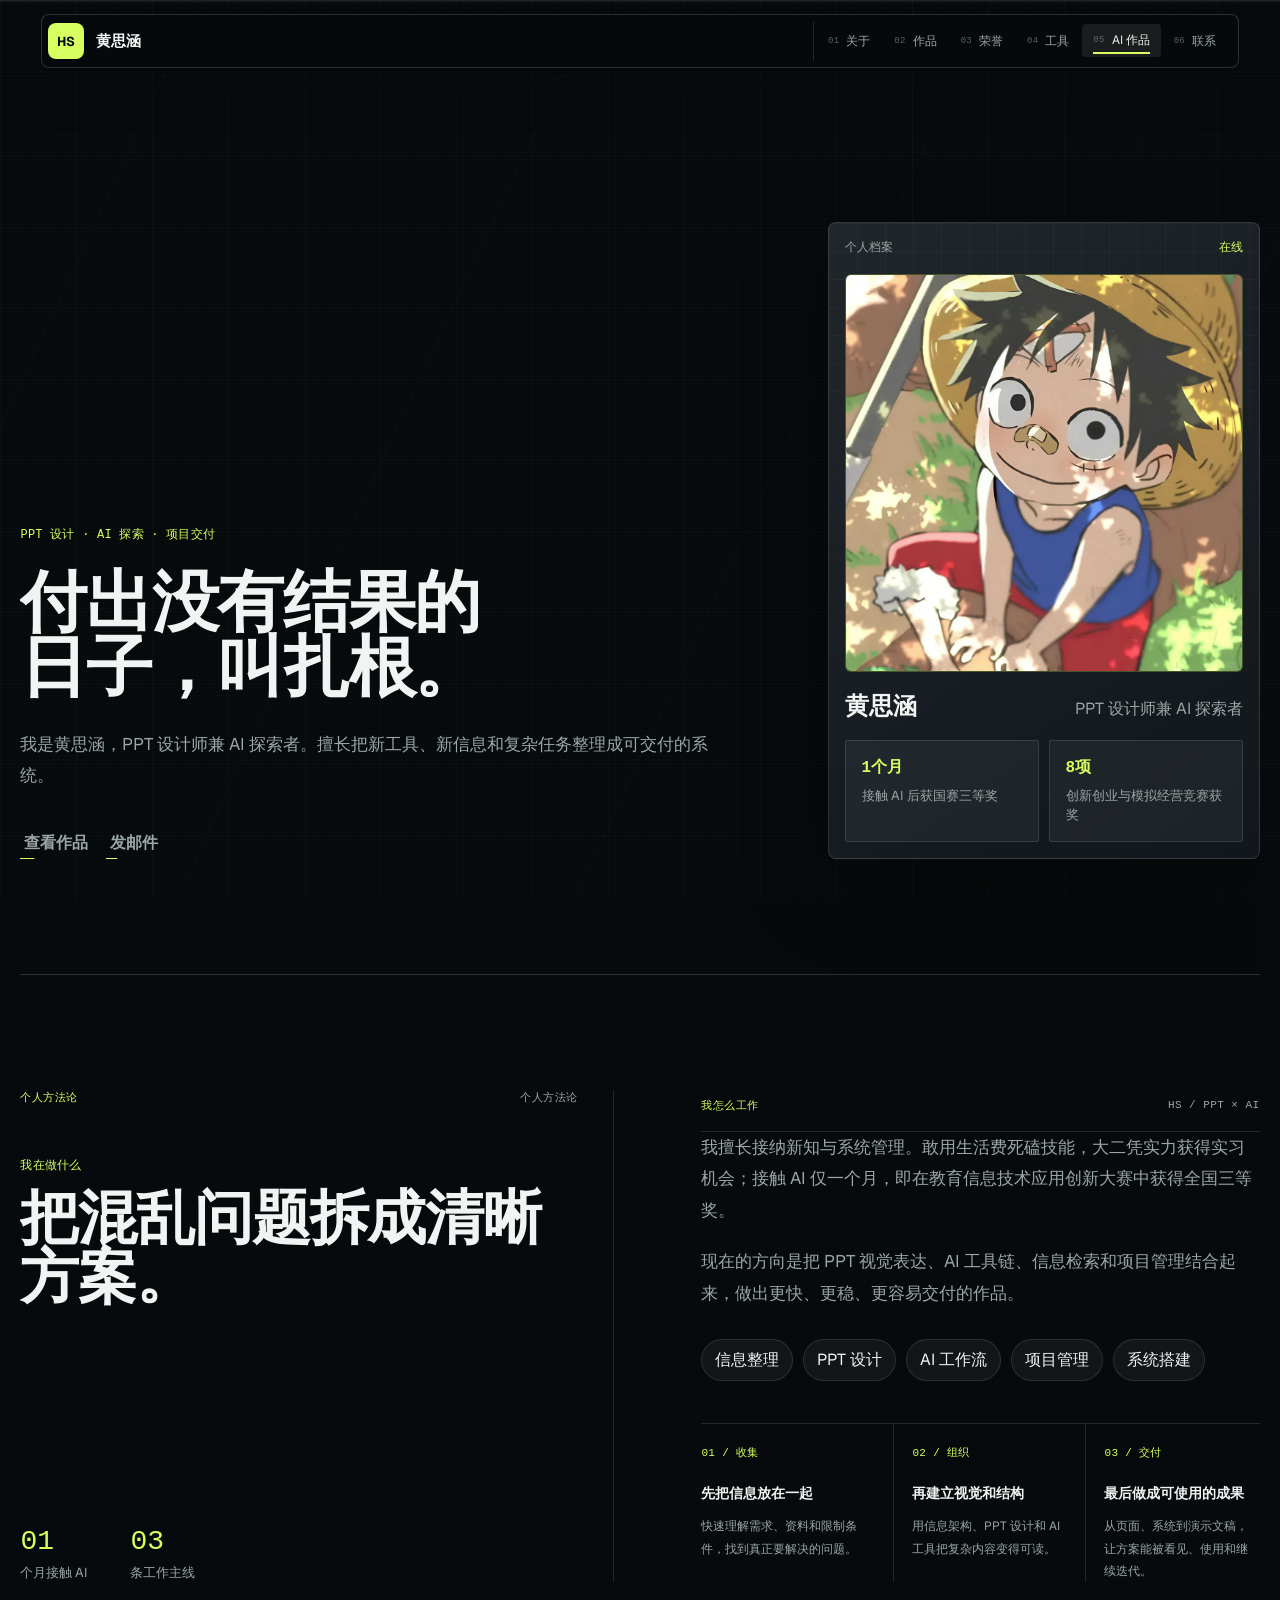
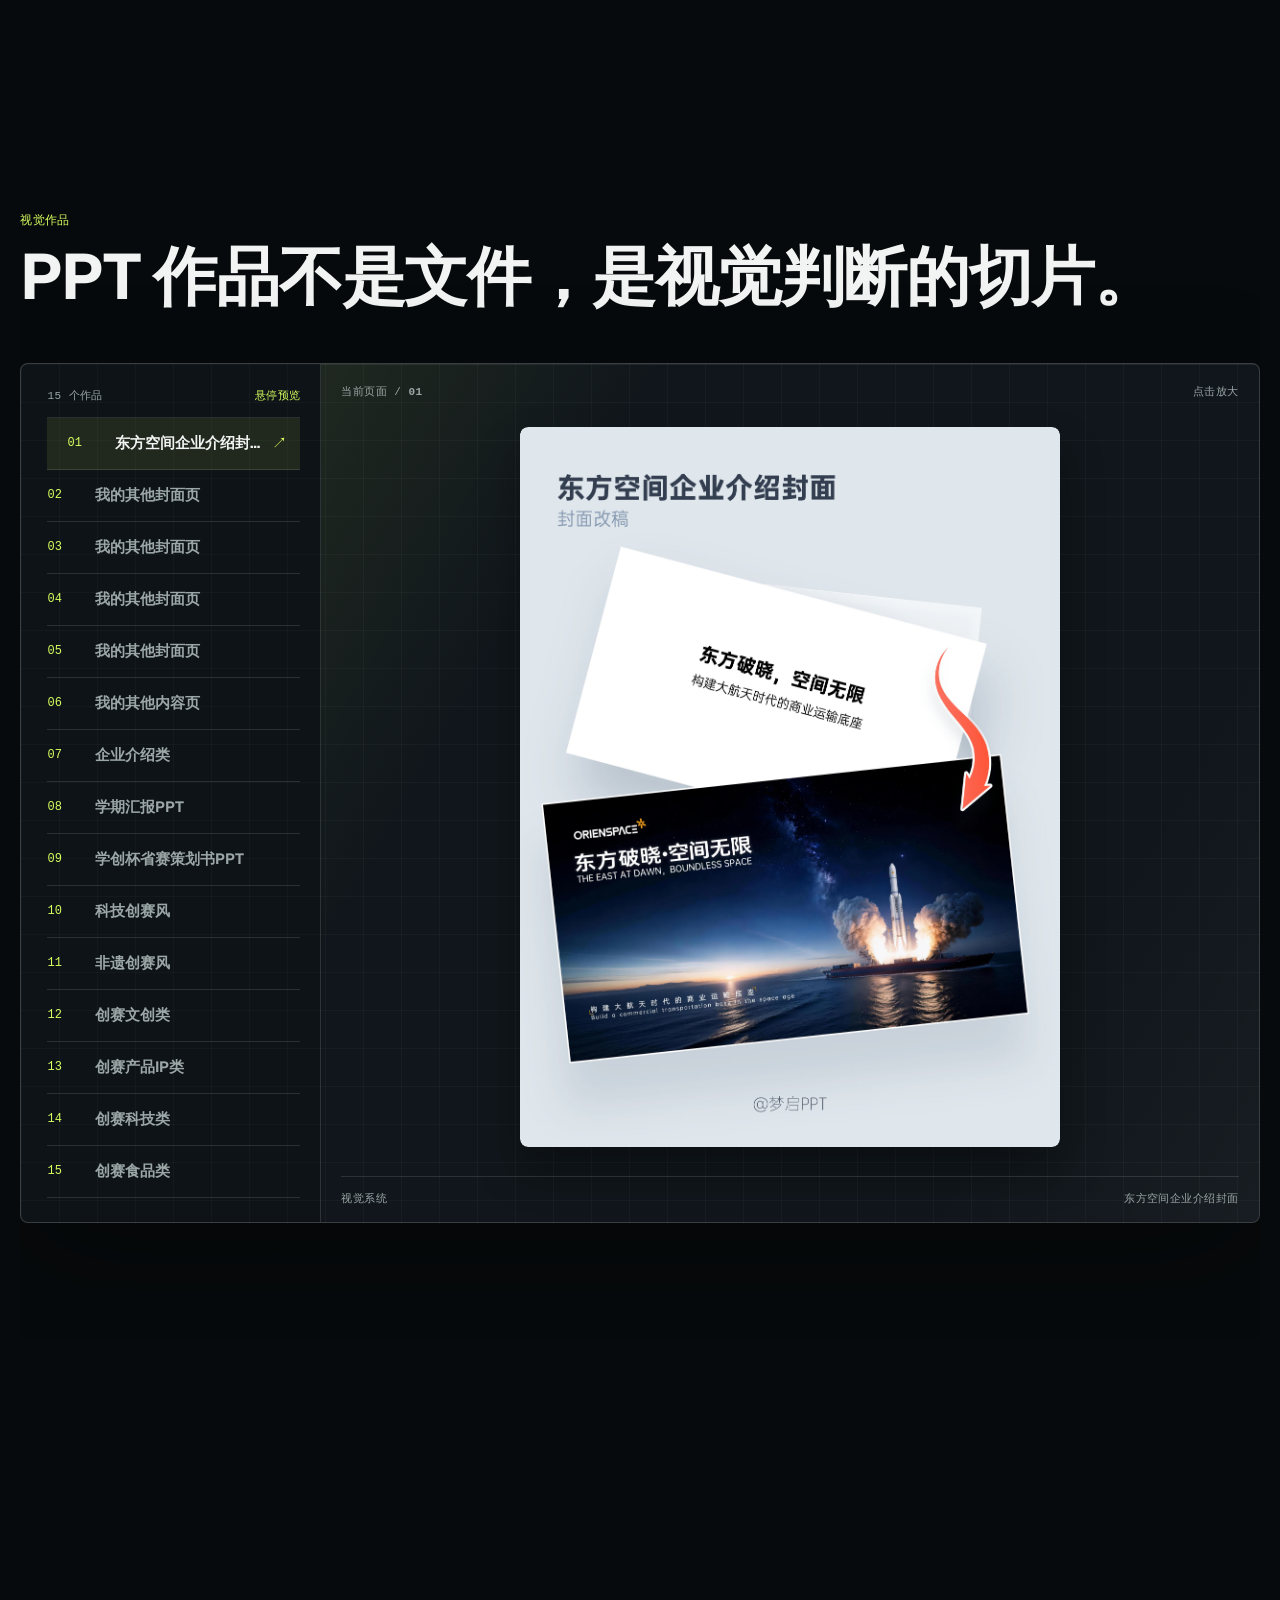
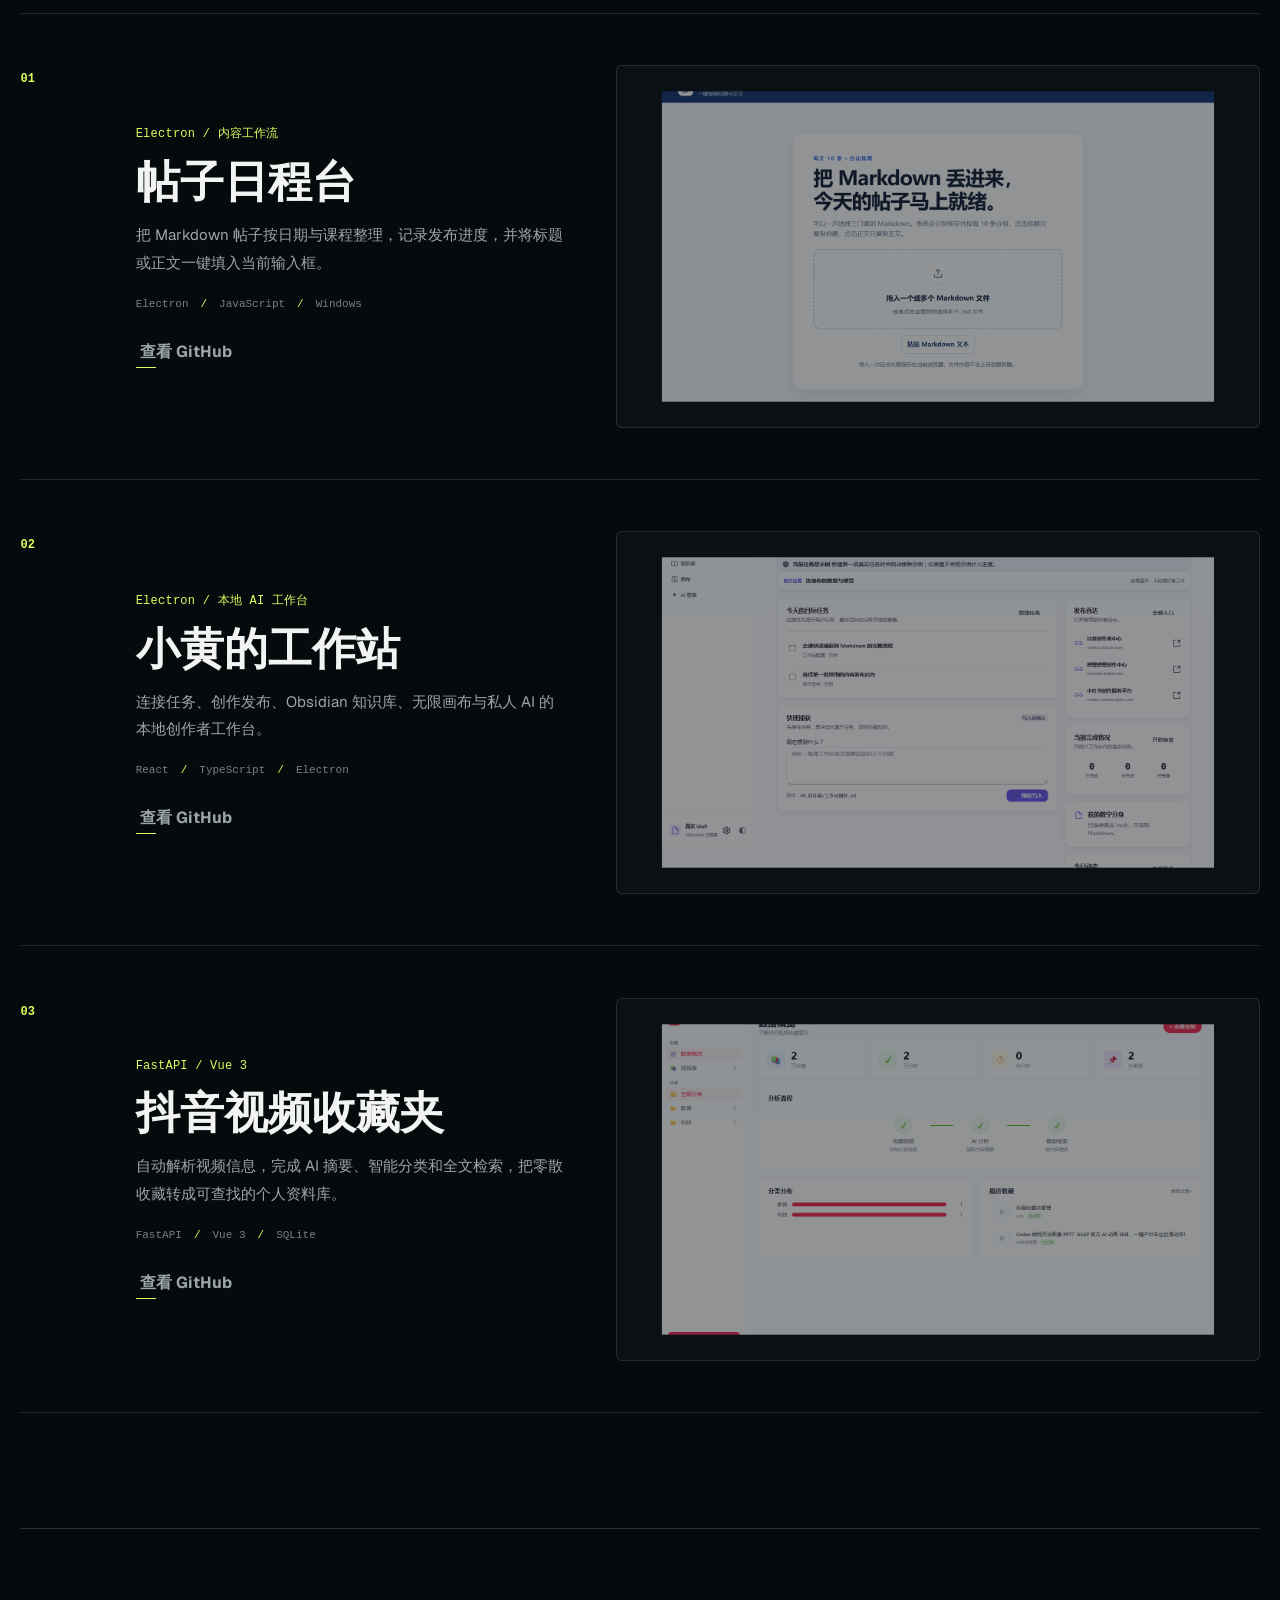
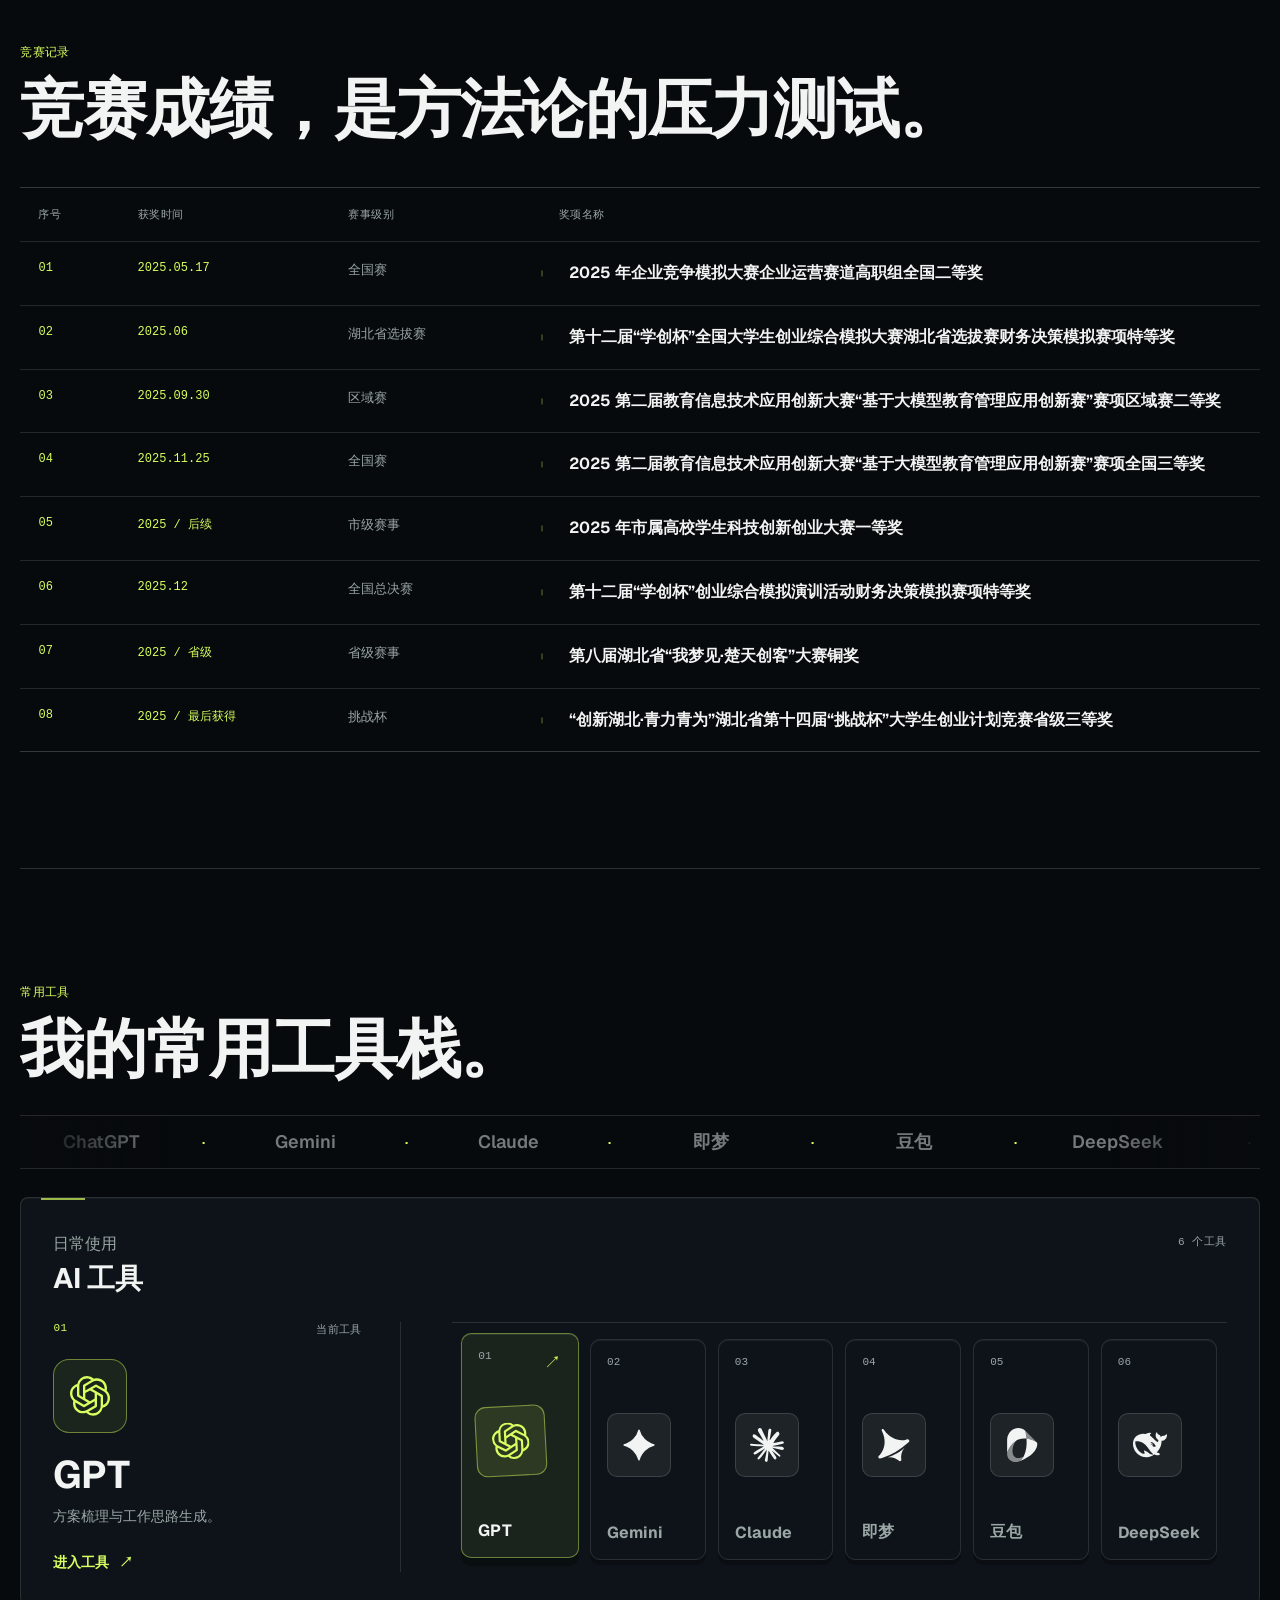
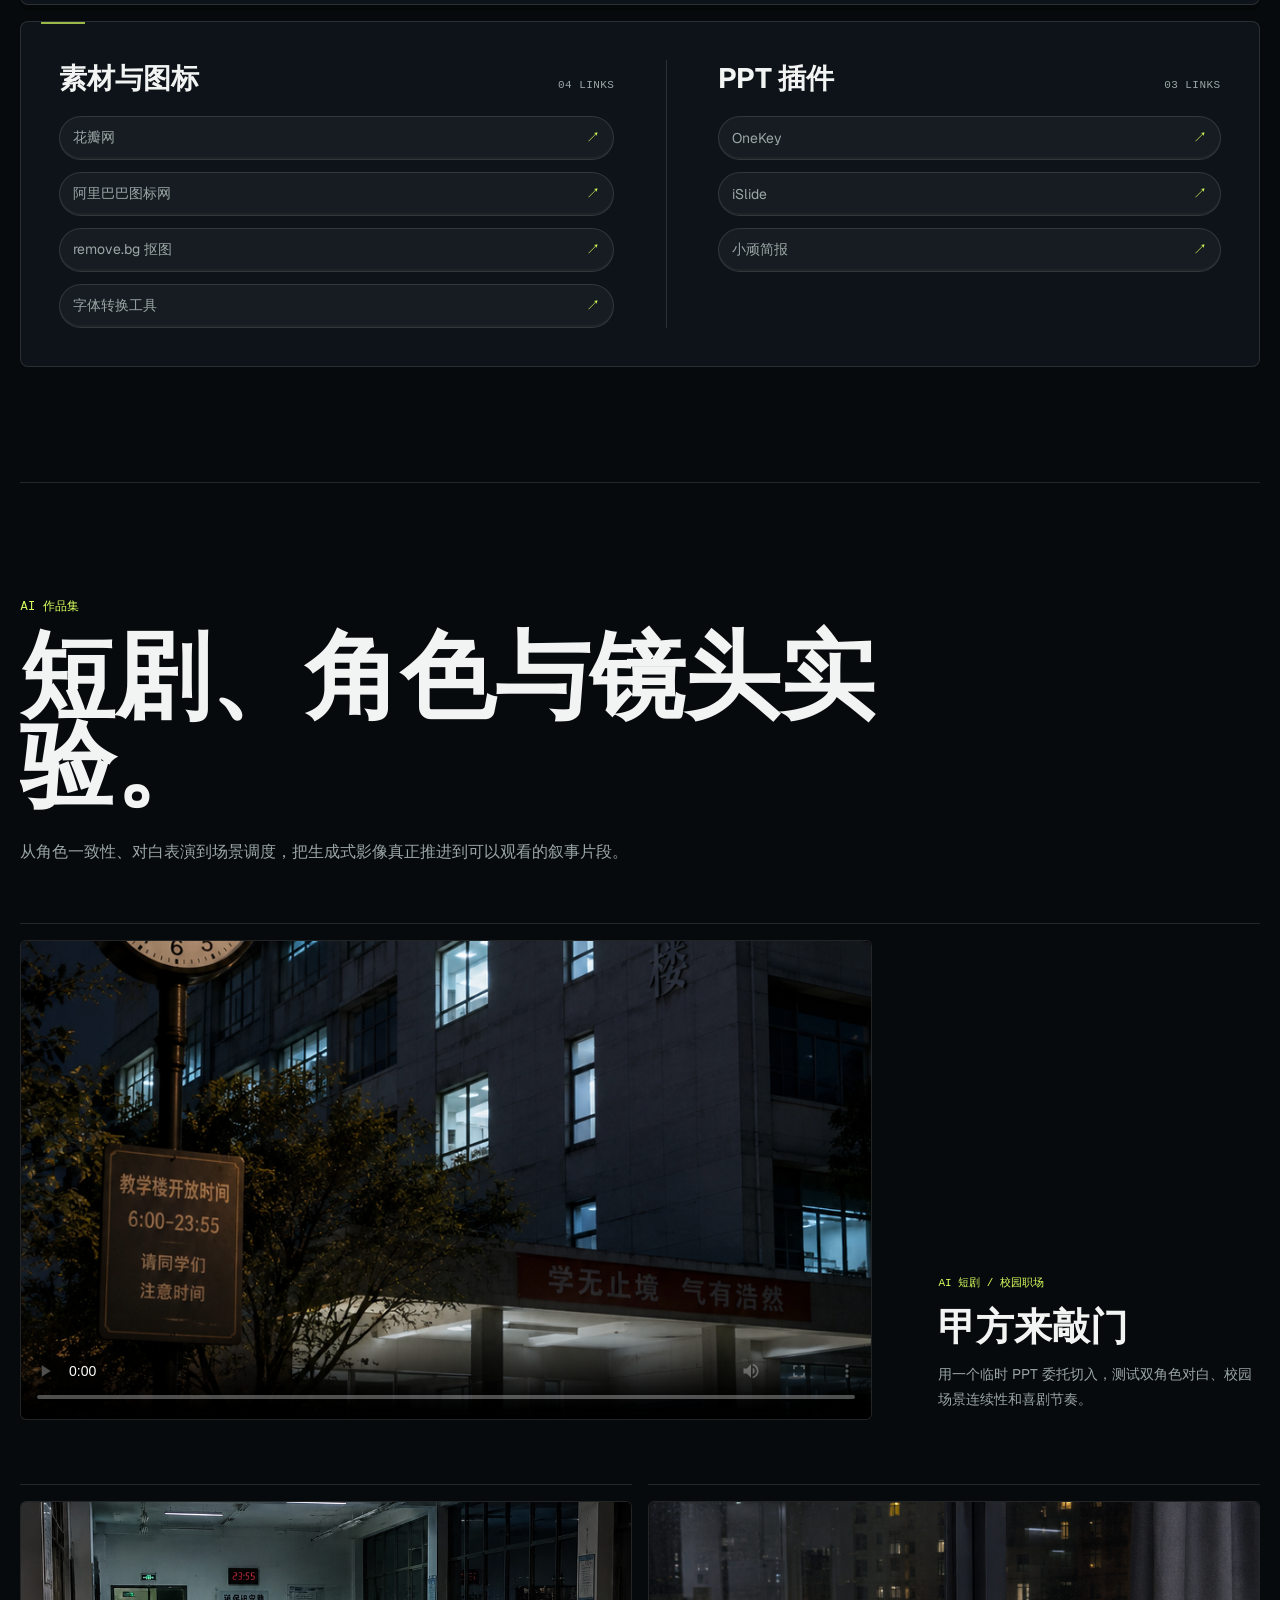
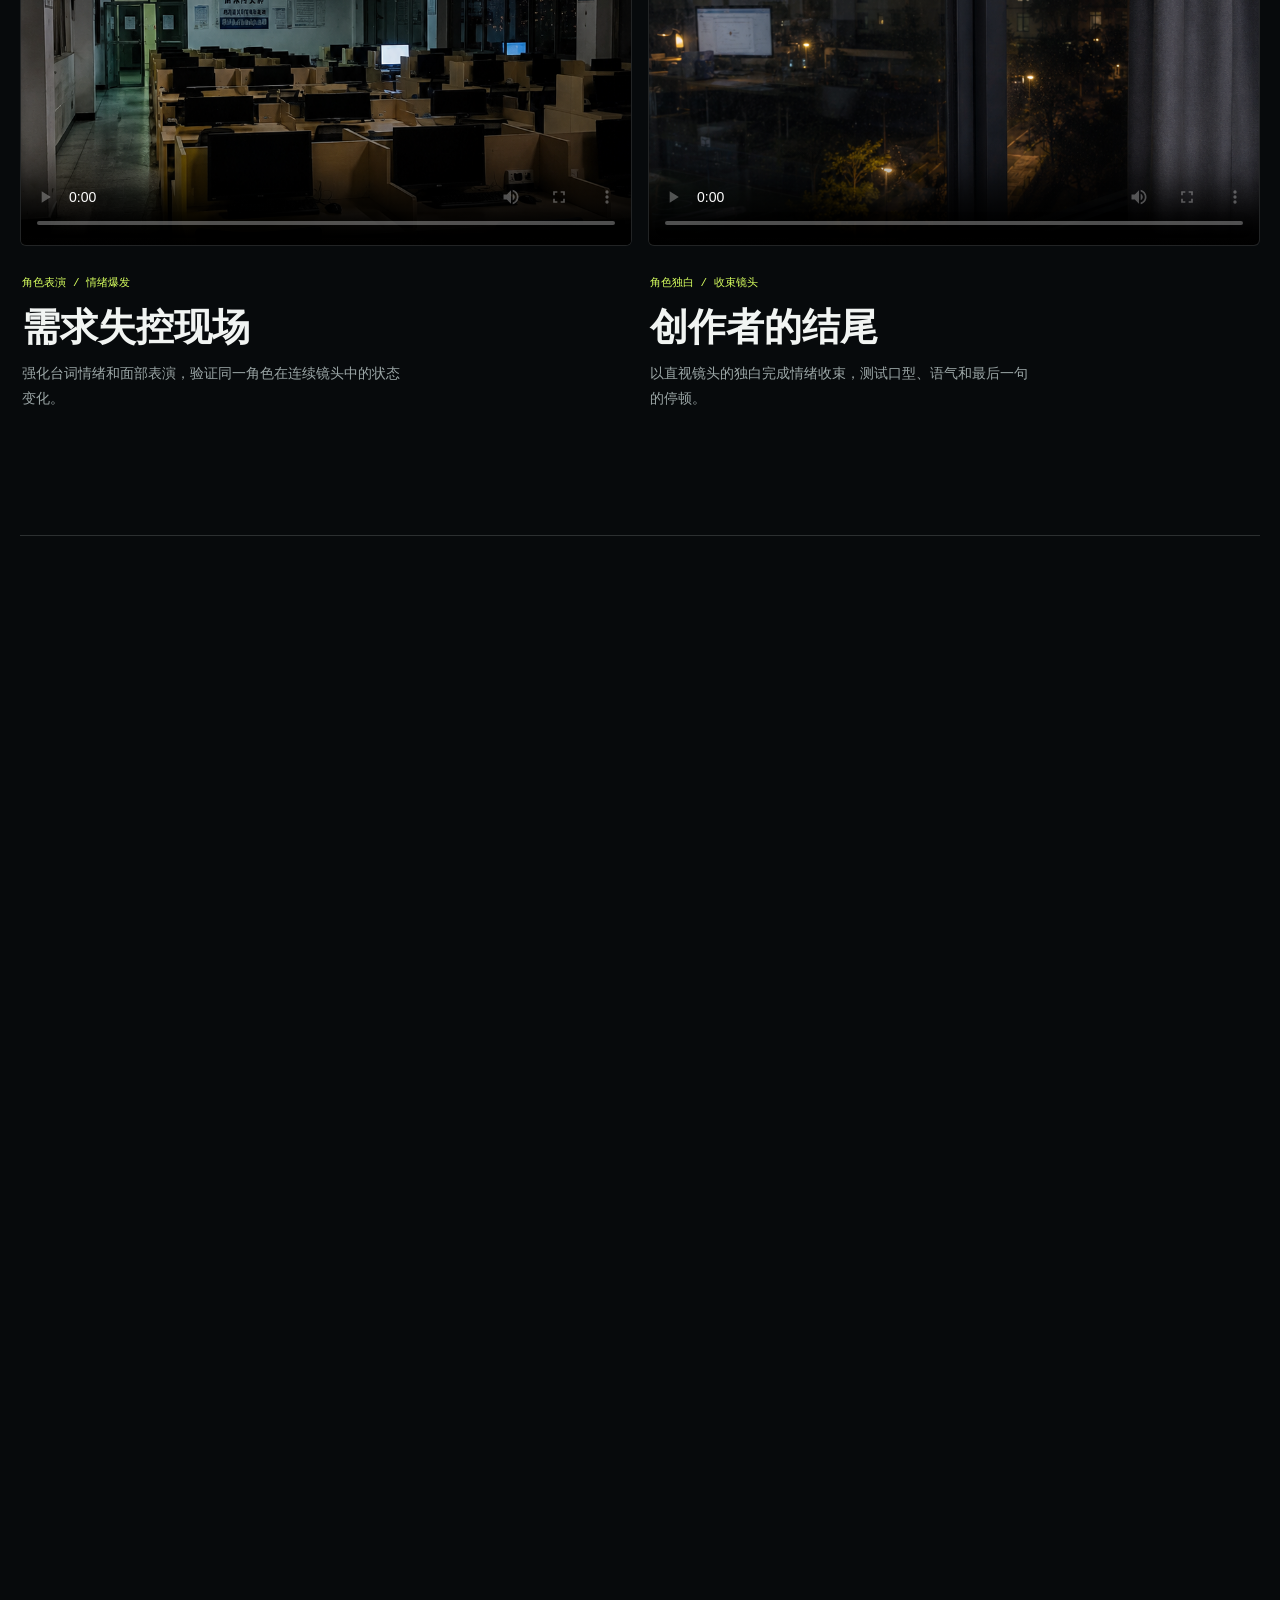
==== commit 677e3e32: "Add open-source projects and AI film portfolio" ====
--- a/index.html
+++ b/index.html
@@ -43,6 +43,7 @@
             <a href="#work">作品</a>
             <a href="#honors">荣誉</a>
             <a href="#toolkit">工具</a>
+            <a href="#ai-work">AI 作品</a>
             <a href="#contact">联系</a>
           </nav>
         </div>
@@ -273,43 +274,72 @@
 
         <section class="work-section" aria-labelledby="work-title">
           <div class="section-heading wide" data-reveal>
-            <p class="section-kicker">AI 项目</p>
-            <h2 id="work-title">项目不是摆出来的，是跑起来的。</h2>
+            <p class="section-kicker">开源项目</p>
+            <h2 id="work-title">把做过的工具，交给更多人继续使用。</h2>
           </div>
 
           <div class="project-stage">
-            <article class="project-card feature-card" data-reveal>
+            <article class="project-card" data-reveal>
+              <span class="project-number">01</span>
               <div class="project-copy">
-                <span class="project-type">AI 项目 / 管理系统</span>
-                <h3>创赛交付系统</h3>
+                <span class="project-type">Electron / 内容工作流</span>
+                <h3>帖子日程台</h3>
                 <p>
-                  面向创赛项目交付场景，整合项目进度、待办、资料上传、报告导出和权限管理，让团队交付状态一眼可见。
+                  把 Markdown 帖子按日期与课程整理，记录发布进度，并将标题或正文一键填入当前输入框。
                 </p>
-                <a class="line-button" href="我/ai项目/创赛交付系统-Demo.html" data-text="打开 Demo">
-                  <span class="actual-text">&nbsp;打开 Demo&nbsp;</span>
-                  <span aria-hidden="true" class="hover-text">&nbsp;打开 Demo&nbsp;</span>
+                <div class="project-tags" aria-label="项目技术">
+                  <span>Electron</span><span>JavaScript</span><span>Windows</span>
+                </div>
+                <a class="line-button" href="https://github.com/mengqiPPT/post-schedule-desk" target="_blank" rel="noreferrer" data-text="查看 GitHub">
+                  <span class="actual-text">&nbsp;查看 GitHub&nbsp;</span>
+                  <span aria-hidden="true" class="hover-text">&nbsp;查看 GitHub&nbsp;</span>
                 </a>
               </div>
-              <div class="project-image">
-                <img src="我/ai项目/创赛管理系统demo.png" alt="创赛交付系统首页界面截图" />
-              </div>
+              <a class="project-image" href="https://github.com/mengqiPPT/post-schedule-desk" target="_blank" rel="noreferrer" aria-label="在 GitHub 查看帖子日程台">
+                <img src="assets/projects/post-schedule-desk.png" alt="帖子日程台的 Markdown 导入界面" />
+              </a>
             </article>
 
-            <article class="project-card slim-card" data-reveal>
+            <article class="project-card" data-reveal>
+              <span class="project-number">02</span>
               <div class="project-copy">
-                <span class="project-type">数据检索 / Web 工具</span>
-                <h3>湖北省专升本资料检索表</h3>
+                <span class="project-type">Electron / 本地 AI 工作台</span>
+                <h3>小黄的工作站</h3>
                 <p>
-                  将院校、专业、限制条件与原文资料整理成可筛选表格，提升资料查找效率。
+                  连接任务、创作发布、Obsidian 知识库、无限画布与私人 AI 的本地创作者工作台。
                 </p>
-                <a class="line-button" href="我/ai项目/index.html" data-text="查看页面">
-                  <span class="actual-text">&nbsp;查看页面&nbsp;</span>
-                  <span aria-hidden="true" class="hover-text">&nbsp;查看页面&nbsp;</span>
+                <div class="project-tags" aria-label="项目技术">
+                  <span>React</span><span>TypeScript</span><span>Electron</span>
+                </div>
+                <a class="line-button" href="https://github.com/mengqiPPT/creator-workstation" target="_blank" rel="noreferrer" data-text="查看 GitHub">
+                  <span class="actual-text">&nbsp;查看 GitHub&nbsp;</span>
+                  <span aria-hidden="true" class="hover-text">&nbsp;查看 GitHub&nbsp;</span>
                 </a>
               </div>
-              <div class="project-image">
-                <img src="我/ai项目/湖北省专升本资料检索表.png" alt="湖北省专升本资料检索表界面截图" />
-              </div>
+              <a class="project-image" href="https://github.com/mengqiPPT/creator-workstation" target="_blank" rel="noreferrer" aria-label="在 GitHub 查看小黄的工作站">
+                <img src="assets/projects/creator-workstation.png" alt="小黄的工作站任务与创作首页" />
+              </a>
+            </article>
+
+            <article class="project-card" data-reveal>
+              <span class="project-number">03</span>
+              <div class="project-copy">
+                <span class="project-type">FastAPI / Vue 3</span>
+                <h3>抖音视频收藏夹</h3>
+                <p>
+                  自动解析视频信息，完成 AI 摘要、智能分类和全文检索，把零散收藏转成可查找的个人资料库。
+                </p>
+                <div class="project-tags" aria-label="项目技术">
+                  <span>FastAPI</span><span>Vue 3</span><span>SQLite</span>
+                </div>
+                <a class="line-button" href="https://github.com/mengqiPPT/douyin-collector" target="_blank" rel="noreferrer" data-text="查看 GitHub">
+                  <span class="actual-text">&nbsp;查看 GitHub&nbsp;</span>
+                  <span aria-hidden="true" class="hover-text">&nbsp;查看 GitHub&nbsp;</span>
+                </a>
+              </div>
+              <a class="project-image" href="https://github.com/mengqiPPT/douyin-collector" target="_blank" rel="noreferrer" aria-label="在 GitHub 查看抖音视频收藏夹">
+                <img src="assets/projects/douyin-collector.png" alt="抖音视频收藏夹的数据概览界面" />
+              </a>
             </article>
           </div>
         </section>
@@ -479,6 +509,60 @@
                 </ul>
               </div>
             </div>
+          </div>
+        </section>
+
+        <section id="ai-work" class="ai-work-section" aria-labelledby="ai-work-title">
+          <div class="ai-work-heading" data-reveal>
+            <p class="section-kicker">AI 作品集</p>
+            <h2 id="ai-work-title">短剧、角色与镜头实验。</h2>
+            <p>
+              从角色一致性、对白表演到场景调度，把生成式影像真正推进到可以观看的叙事片段。
+            </p>
+          </div>
+
+          <div class="ai-film-grid">
+            <article class="ai-film ai-film-featured" data-reveal>
+              <div class="ai-film-media">
+                <video controls preload="metadata" playsinline poster="assets/ai-works/campus-brief-01.png">
+                  <source src="assets/ai-works/campus-brief-01.mp4" type="video/mp4" />
+                  当前浏览器不支持视频播放。
+                </video>
+              </div>
+              <div class="ai-film-copy">
+                <span>AI 短剧 / 校园职场</span>
+                <h3>甲方来敲门</h3>
+                <p>用一个临时 PPT 委托切入，测试双角色对白、校园场景连续性和喜剧节奏。</p>
+              </div>
+            </article>
+
+            <article class="ai-film" data-reveal>
+              <div class="ai-film-media">
+                <video controls preload="metadata" playsinline poster="assets/ai-works/campus-brief-02.png">
+                  <source src="assets/ai-works/campus-brief-02.mp4" type="video/mp4" />
+                  当前浏览器不支持视频播放。
+                </video>
+              </div>
+              <div class="ai-film-copy">
+                <span>角色表演 / 情绪爆发</span>
+                <h3>需求失控现场</h3>
+                <p>强化台词情绪和面部表演，验证同一角色在连续镜头中的状态变化。</p>
+              </div>
+            </article>
+
+            <article class="ai-film" data-reveal>
+              <div class="ai-film-media">
+                <video controls preload="metadata" playsinline poster="assets/ai-works/campus-brief-03.png">
+                  <source src="assets/ai-works/campus-brief-03.mp4" type="video/mp4" />
+                  当前浏览器不支持视频播放。
+                </video>
+              </div>
+              <div class="ai-film-copy">
+                <span>角色独白 / 收束镜头</span>
+                <h3>创作者的结尾</h3>
+                <p>以直视镜头的独白完成情绪收束，测试口型、语气和最后一句的停顿。</p>
+              </div>
+            </article>
           </div>
         </section>
 
--- a/styles.css
+++ b/styles.css
@@ -293,6 +293,7 @@
 .site-nav a:nth-child(3)::before { content: "03"; }
 .site-nav a:nth-child(4)::before { content: "04"; }
 .site-nav a:nth-child(5)::before { content: "05"; }
+.site-nav a:nth-child(6)::before { content: "06"; }
 
 .site-nav a:hover,
 .site-nav a.is-active {
@@ -2946,3 +2947,263 @@
     font-size: 20px;
   }
 }
+
+/* Open-source work: editorial rows instead of generic dashboard cards. */
+.work-section .section-heading h2 {
+  max-width: 1120px;
+}
+
+.project-stage {
+  display: flex;
+  flex-direction: column;
+  gap: 0;
+  margin-top: 52px;
+  border-bottom: 1px solid var(--line);
+}
+
+.project-card {
+  position: relative;
+  display: grid;
+  grid-template-columns: 64px minmax(280px, 0.8fr) minmax(420px, 1.2fr);
+  gap: clamp(24px, 4vw, 72px);
+  align-items: center;
+  min-width: 0;
+  padding: clamp(30px, 4vw, 62px) 0;
+  overflow: visible;
+  border: 0;
+  border-top: 1px solid var(--line);
+  border-radius: 0;
+  background: transparent;
+  box-shadow: none;
+  transform: none;
+}
+
+.project-card:hover {
+  border-color: rgba(215, 255, 95, 0.44);
+  box-shadow: none;
+  transform: none;
+}
+
+.project-card::before {
+  display: none;
+}
+
+.project-number {
+  align-self: start;
+  padding-top: 7px;
+  color: var(--accent);
+  font-family: "Consolas", "SFMono-Regular", monospace;
+  font-size: 12px;
+  font-weight: 700;
+}
+
+.project-copy {
+  display: flex;
+  min-height: 0;
+  flex-direction: column;
+  justify-content: center;
+  padding: 0;
+  border: 0;
+}
+
+.project-copy h3 {
+  margin: 16px 0 16px;
+  font-size: clamp(30px, 3.4vw, 54px);
+  line-height: 1.08;
+}
+
+.project-copy p {
+  max-width: 48ch;
+  font-size: 15px;
+  line-height: 1.82;
+}
+
+.project-tags {
+  display: flex;
+  flex-wrap: wrap;
+  gap: 8px 0;
+  margin-top: 22px;
+  color: rgba(241, 244, 242, 0.5);
+  font-family: "Consolas", "SFMono-Regular", monospace;
+  font-size: 11px;
+}
+
+.project-tags span + span::before {
+  content: "/";
+  margin: 0 12px;
+  color: var(--accent);
+}
+
+.project-copy .line-button {
+  margin-top: 28px;
+}
+
+.project-image {
+  display: block;
+  overflow: hidden;
+  padding: 0;
+  border: 1px solid var(--line);
+  border-radius: 6px;
+  background: #0b1014;
+}
+
+.project-image img {
+  display: block;
+  width: 100%;
+  aspect-ratio: 16 / 9;
+  border: 0;
+  border-radius: 0;
+  object-fit: cover;
+  filter: saturate(0.9) contrast(1.04);
+  transition: filter 260ms ease, transform 500ms ease;
+}
+
+.project-card:hover .project-image img {
+  filter: saturate(1) contrast(1.08);
+  transform: scale(1.018);
+}
+
+/* AI film reel. */
+.ai-work-section {
+  border-top: 1px solid var(--line);
+}
+
+.ai-work-heading {
+  max-width: 1160px;
+}
+
+.ai-work-heading h2 {
+  max-width: 1000px;
+  margin: 16px 0 0;
+  font-size: clamp(44px, 7.4vw, 112px);
+  line-height: 0.94;
+}
+
+.ai-work-heading > p:last-child {
+  max-width: 680px;
+  margin: 28px 0 0;
+  color: var(--muted);
+  font-size: 16px;
+  line-height: 1.85;
+}
+
+.ai-film-grid {
+  display: grid;
+  grid-template-columns: repeat(2, minmax(0, 1fr));
+  gap: 16px;
+  margin-top: 56px;
+}
+
+.ai-film {
+  min-width: 0;
+  padding-top: 16px;
+  border-top: 1px solid var(--line);
+}
+
+.ai-film-featured {
+  grid-column: 1 / -1;
+  display: grid;
+  grid-template-columns: minmax(0, 1.45fr) minmax(260px, 0.55fr);
+  gap: clamp(28px, 5vw, 88px);
+  align-items: end;
+  padding-bottom: 48px;
+}
+
+.ai-film-media {
+  overflow: hidden;
+  border: 1px solid var(--line);
+  border-radius: 6px;
+  background: #050708;
+}
+
+.ai-film-media video {
+  display: block;
+  width: 100%;
+  aspect-ratio: 16 / 9;
+  object-fit: cover;
+  background: #050708;
+}
+
+.ai-film-copy {
+  padding: 24px 2px 8px;
+}
+
+.ai-film-copy > span {
+  color: var(--accent);
+  font-family: "Consolas", "SFMono-Regular", monospace;
+  font-size: 11px;
+}
+
+.ai-film-copy h3 {
+  margin: 15px 0 14px;
+  font-size: clamp(26px, 3vw, 48px);
+  line-height: 1.08;
+}
+
+.ai-film-copy p {
+  max-width: 42ch;
+  margin: 0;
+  color: var(--muted);
+  font-size: 14px;
+  line-height: 1.8;
+}
+
+@media (max-width: 1100px) {
+  .project-card {
+    grid-template-columns: 44px minmax(240px, 0.78fr) minmax(340px, 1.22fr);
+    gap: 28px;
+  }
+}
+
+@media (max-width: 920px) {
+  .project-card {
+    grid-template-columns: 42px minmax(0, 1fr);
+  }
+
+  .project-image {
+    grid-column: 1 / -1;
+  }
+
+  .ai-film-featured {
+    grid-template-columns: 1fr;
+    gap: 0;
+  }
+}
+
+@media (max-width: 680px) {
+  .project-stage {
+    margin-top: 38px;
+  }
+
+  .project-card {
+    grid-template-columns: 1fr;
+    gap: 20px;
+    padding: 34px 0;
+  }
+
+  .project-number {
+    padding-top: 0;
+  }
+
+  .project-copy h3 {
+    font-size: 34px;
+  }
+
+  .project-image {
+    grid-column: auto;
+  }
+
+  .ai-work-heading h2 {
+    font-size: 48px;
+  }
+
+  .ai-film-grid {
+    grid-template-columns: 1fr;
+    margin-top: 40px;
+  }
+
+  .ai-film-featured {
+    grid-column: auto;
+    padding-bottom: 18px;
+  }
+}
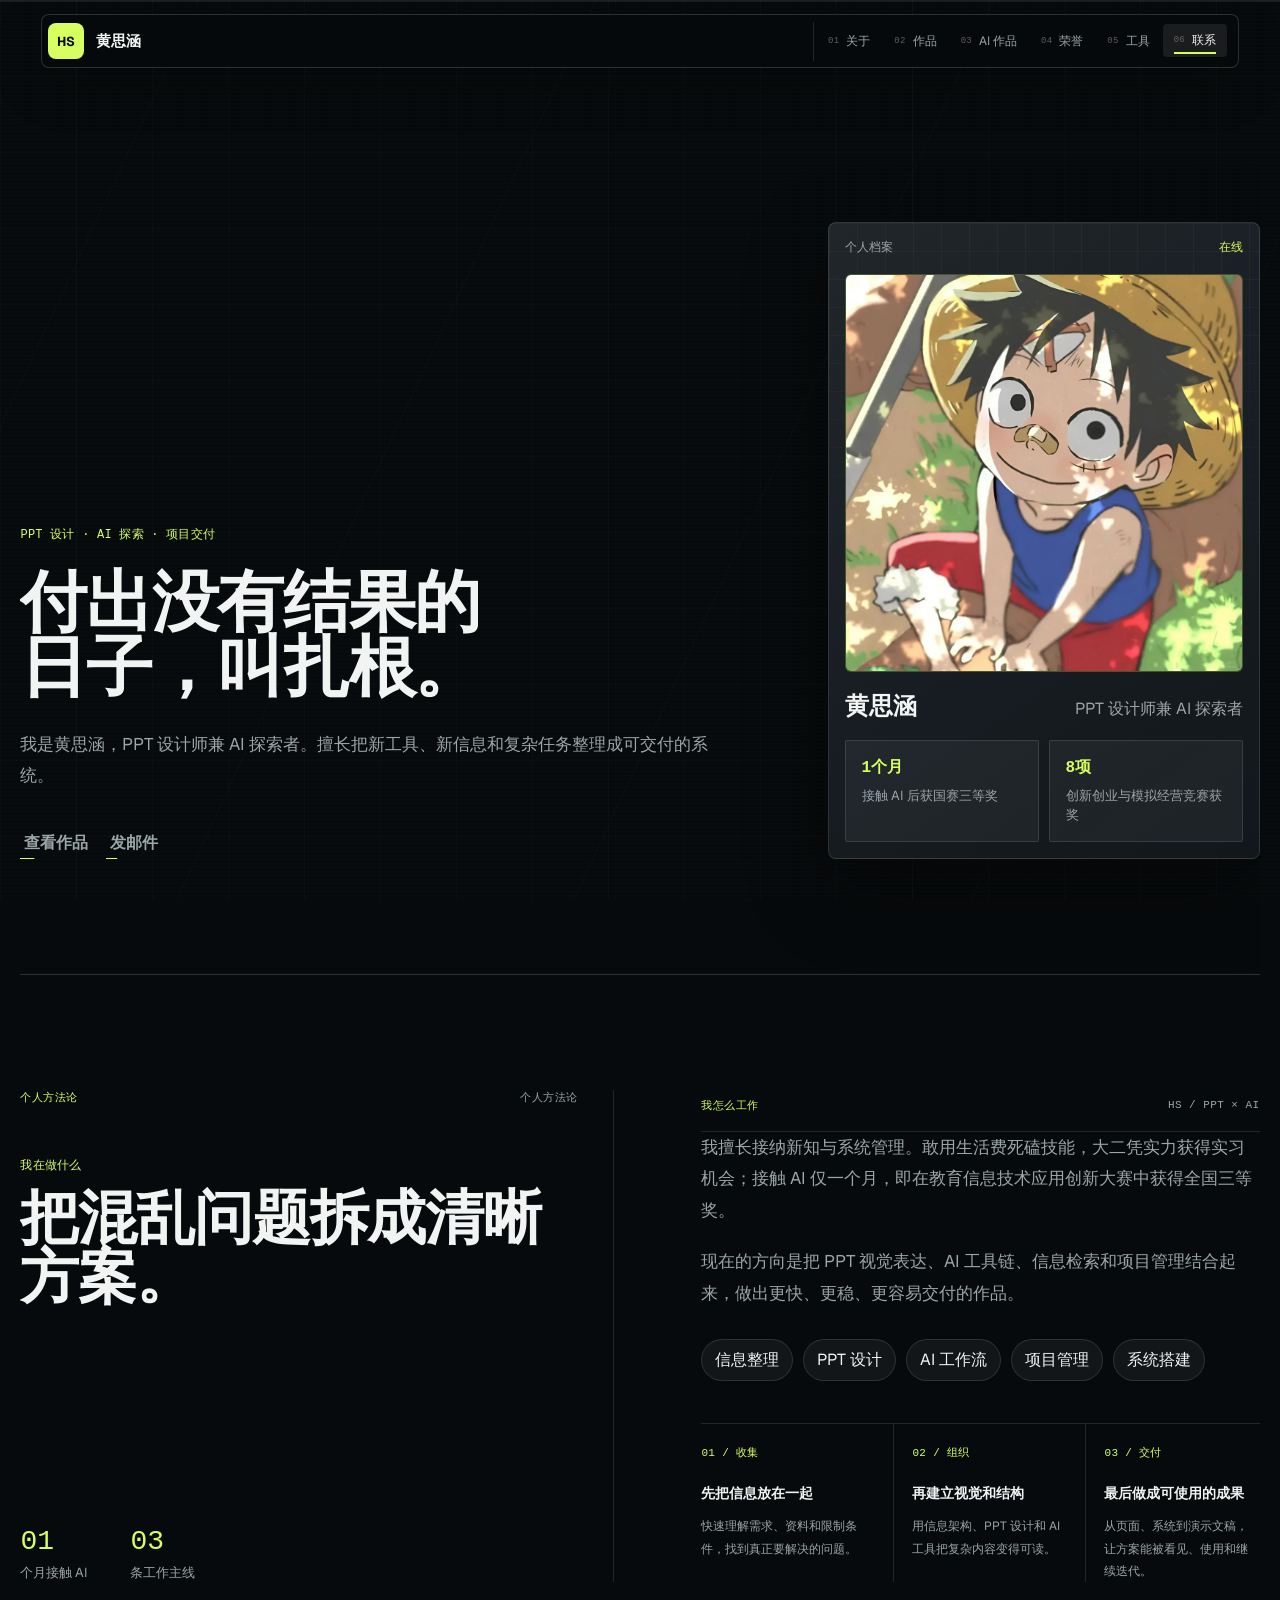
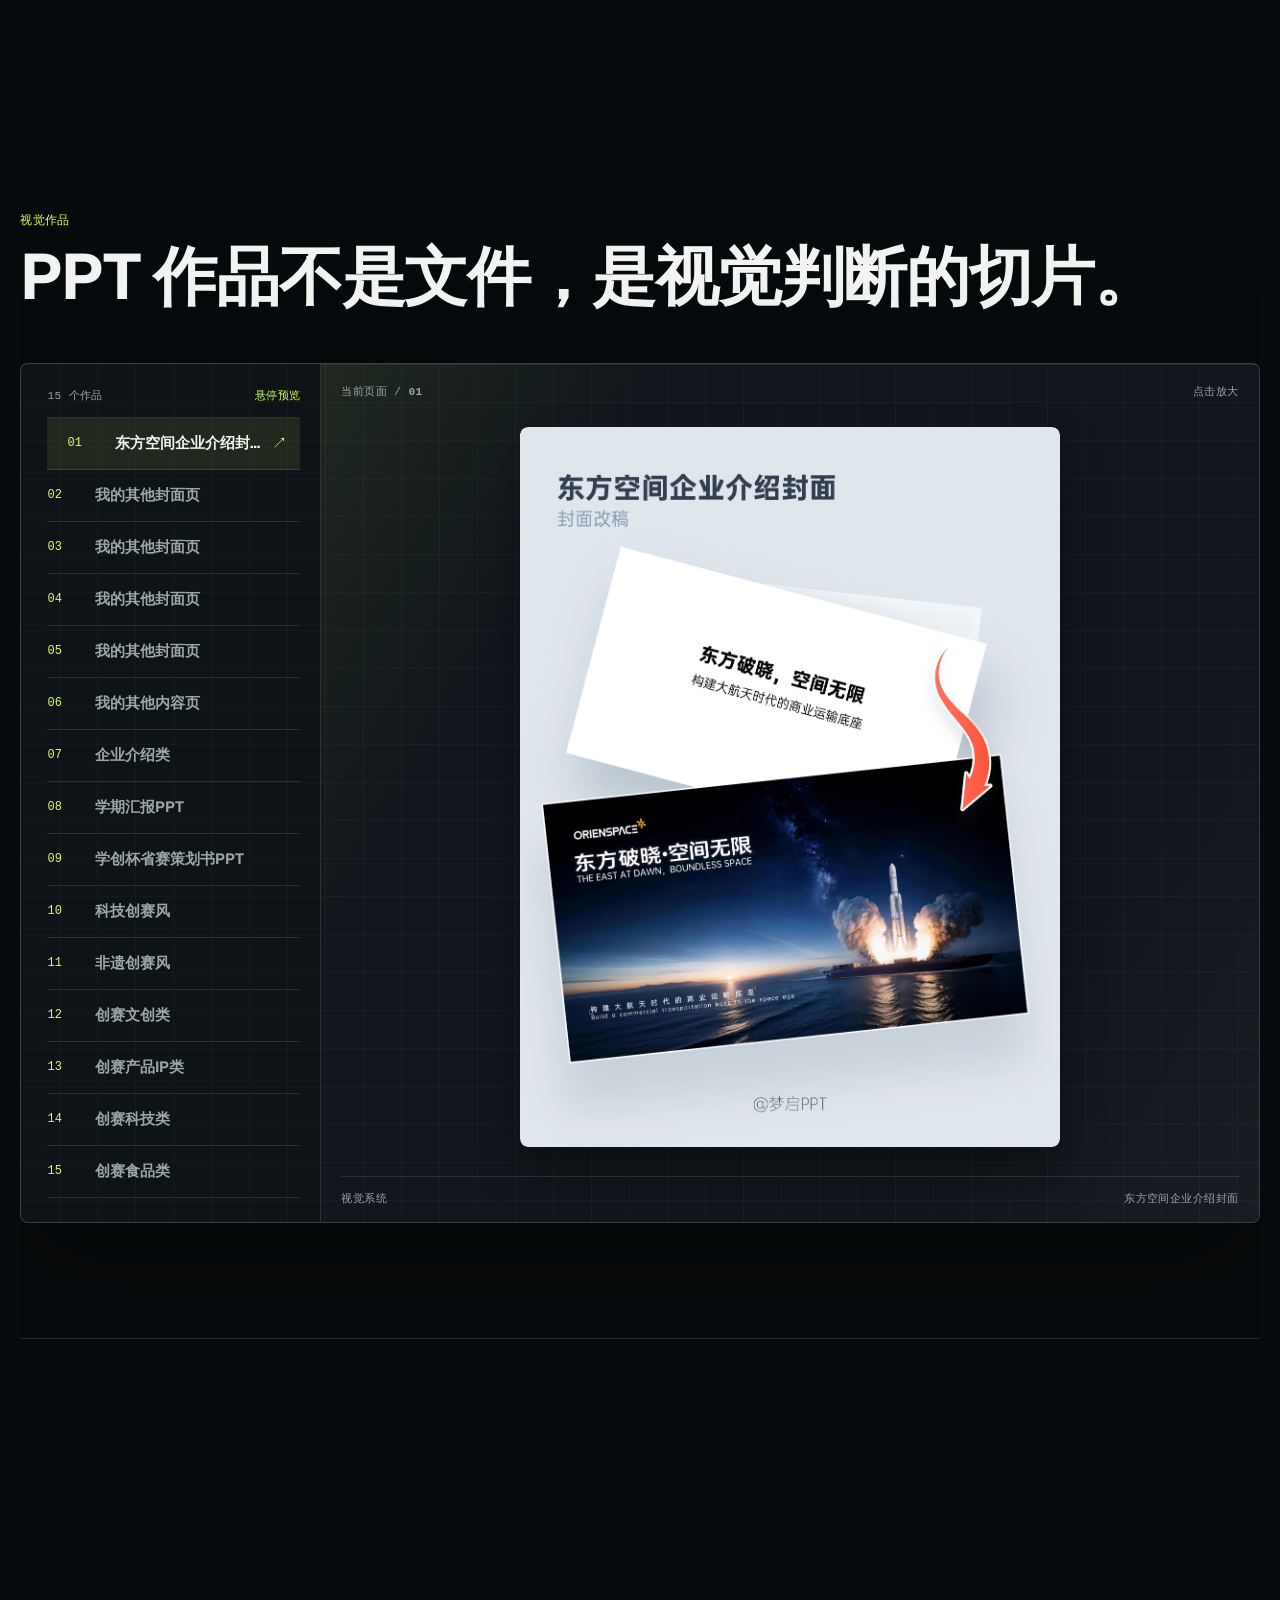
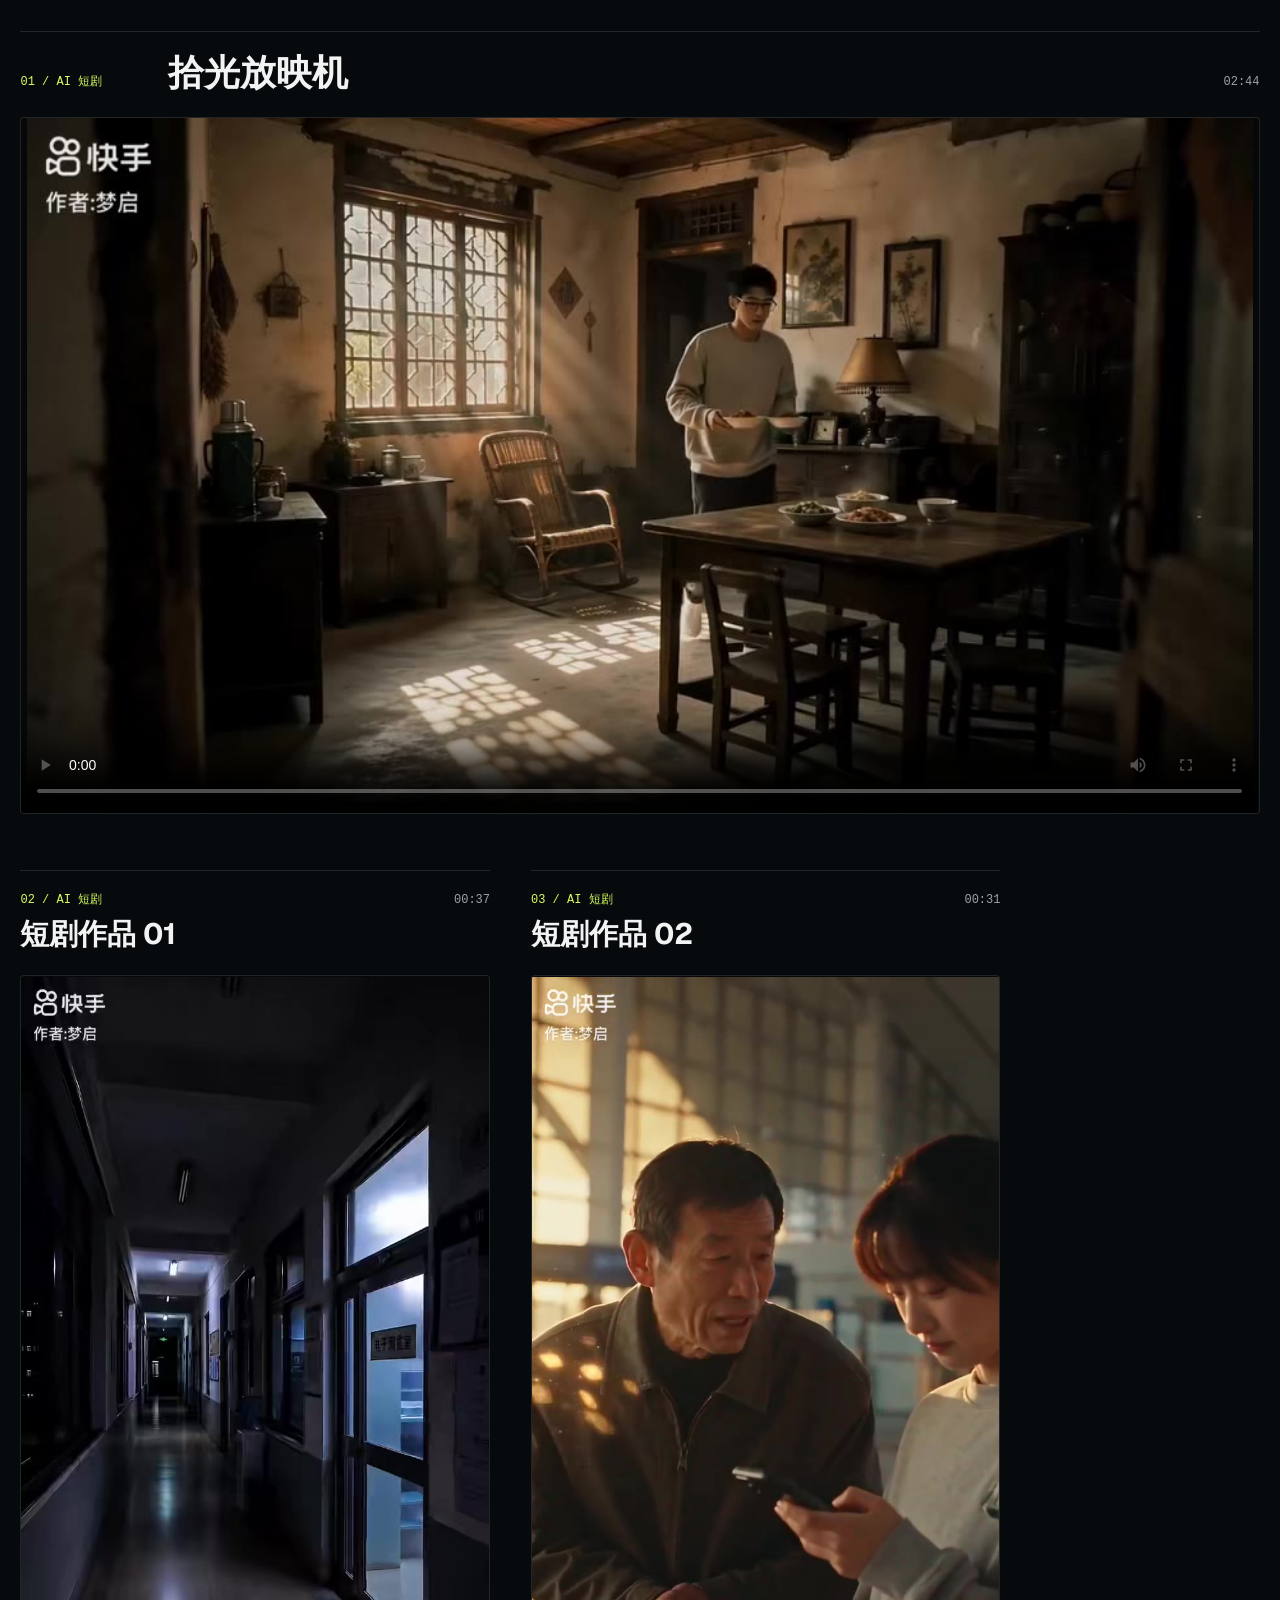
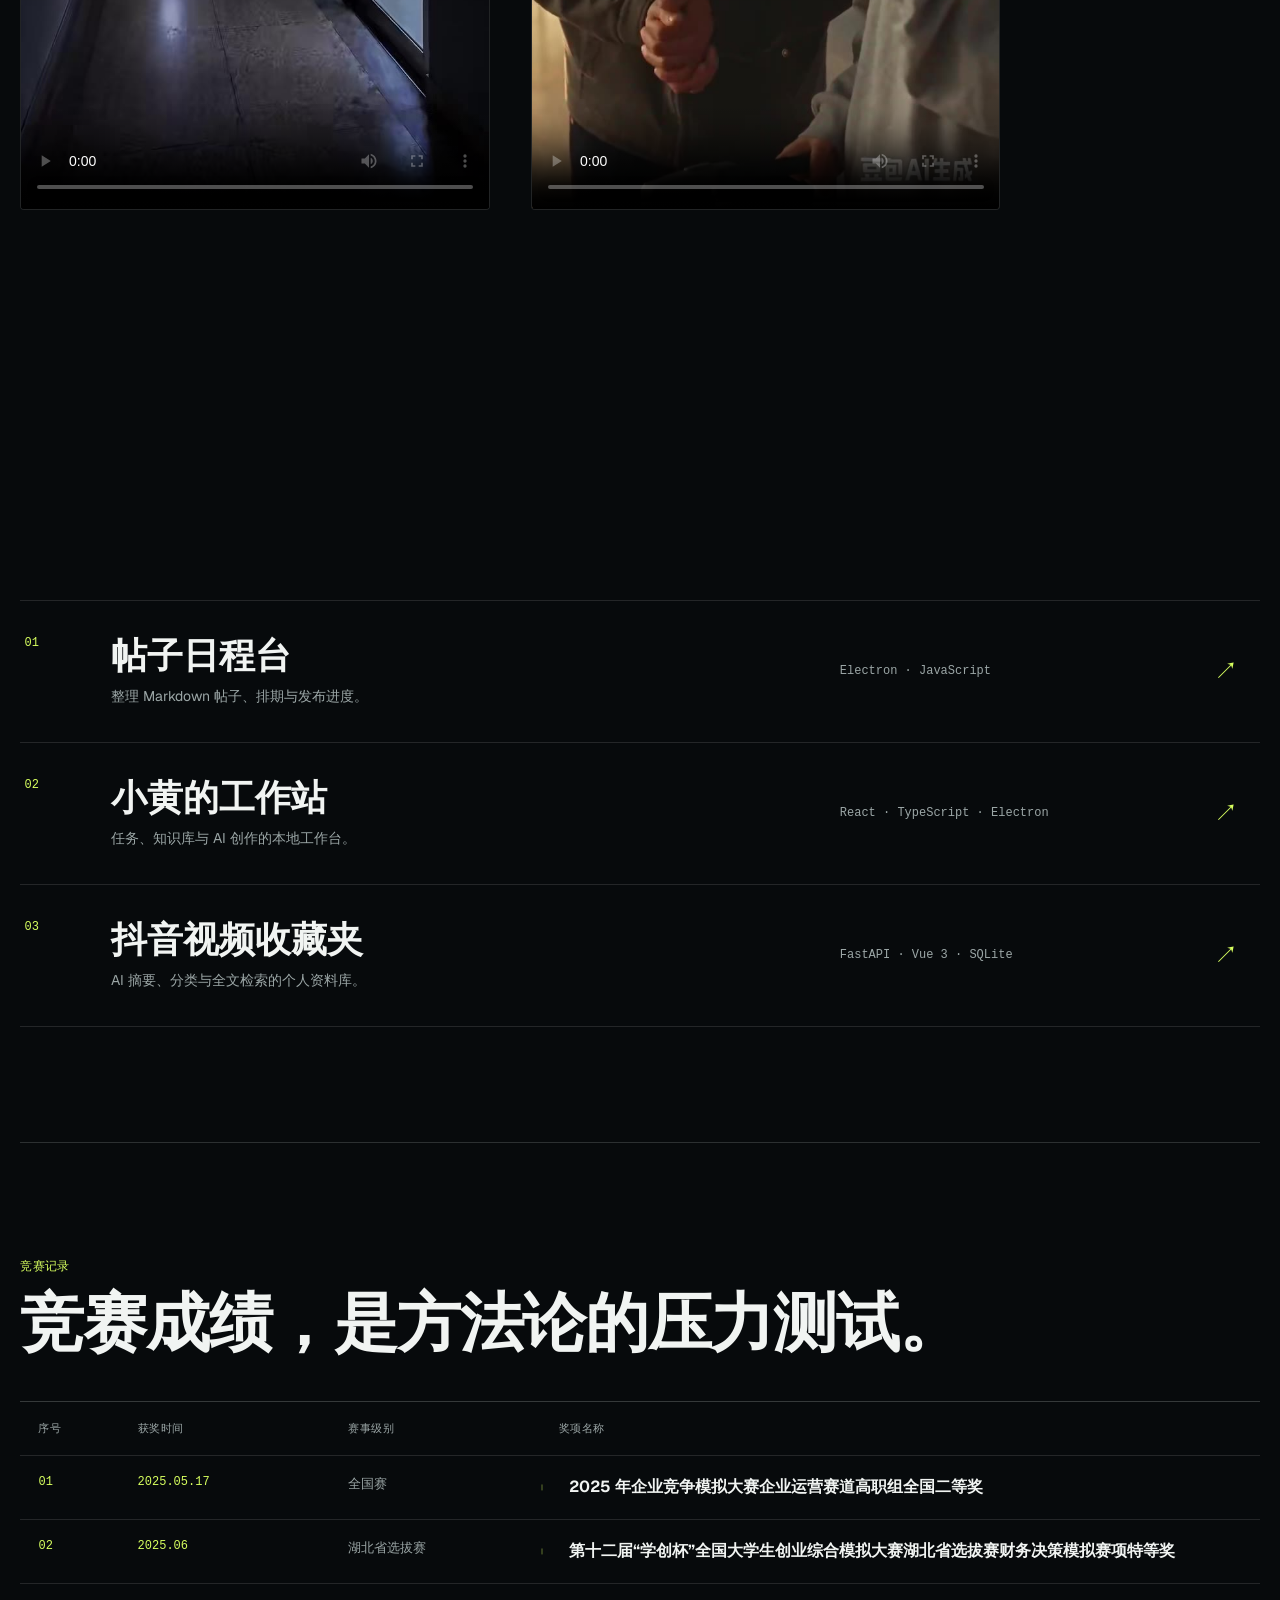
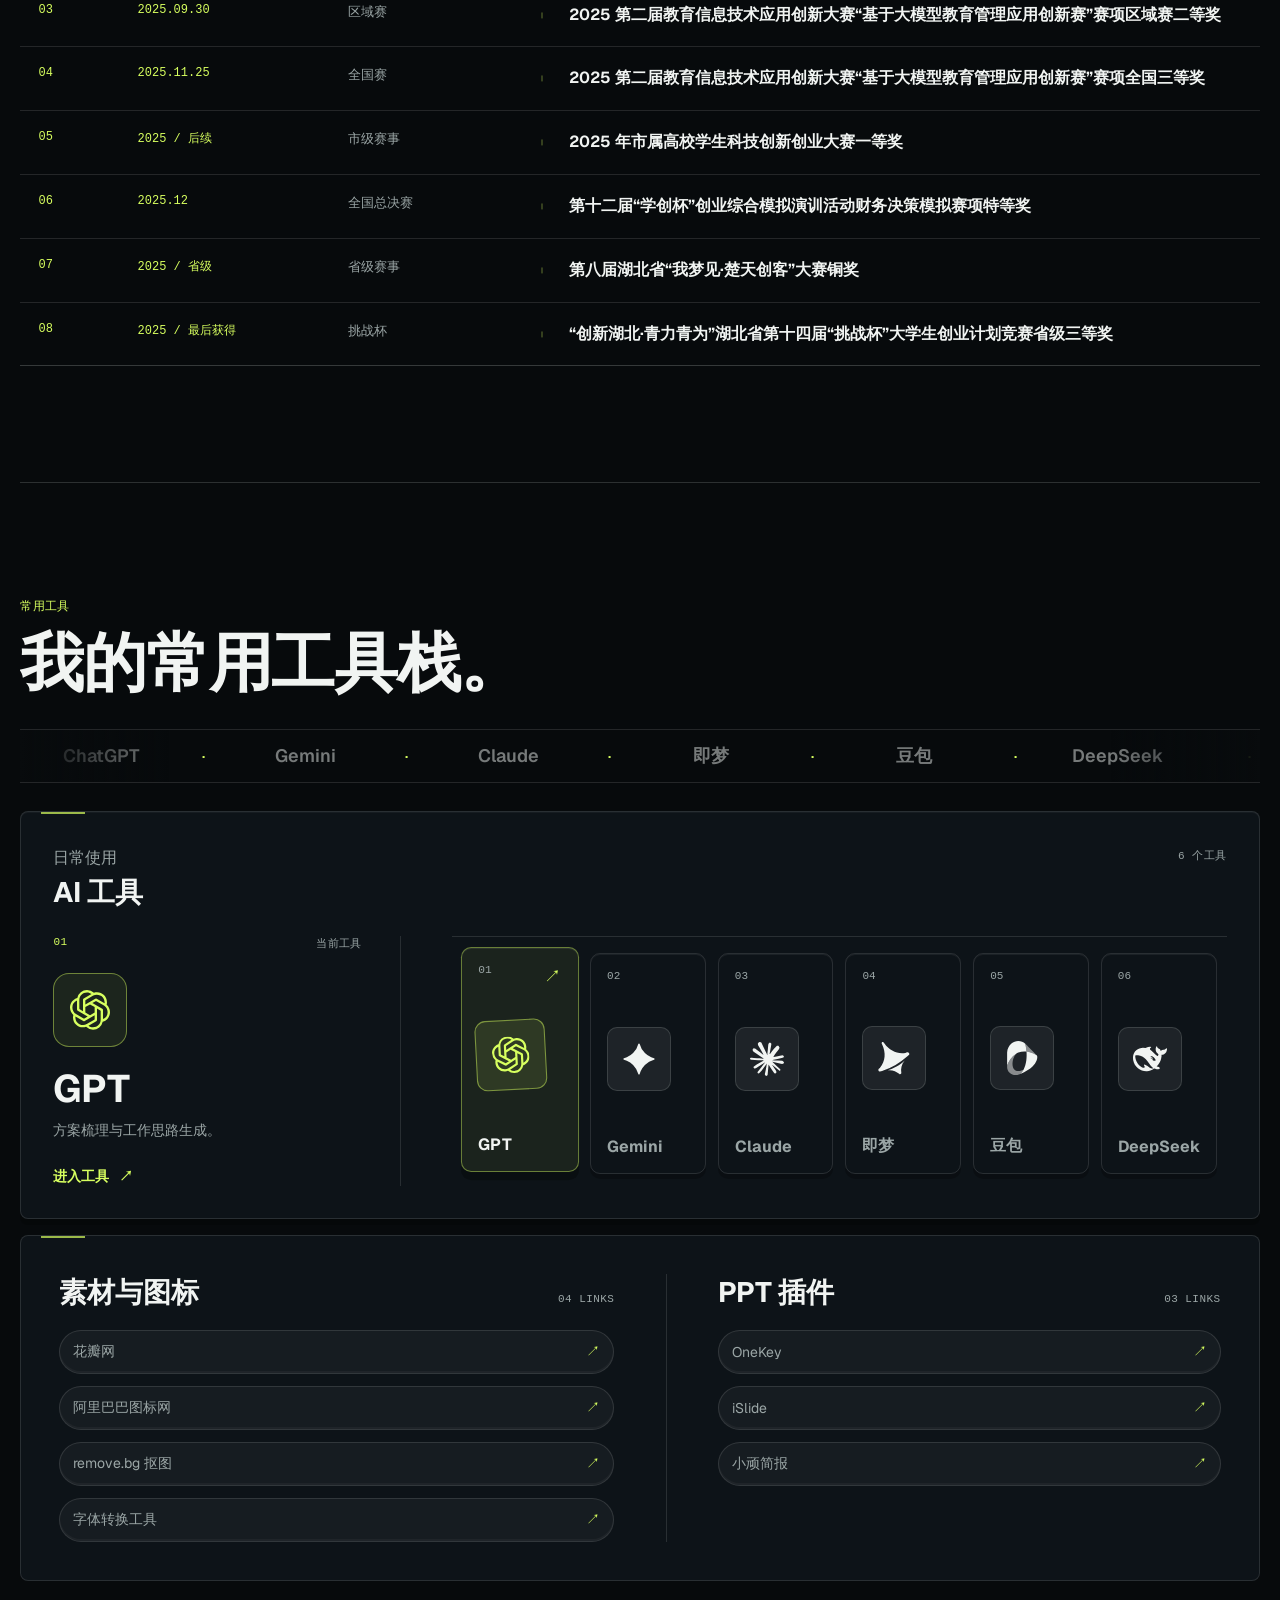
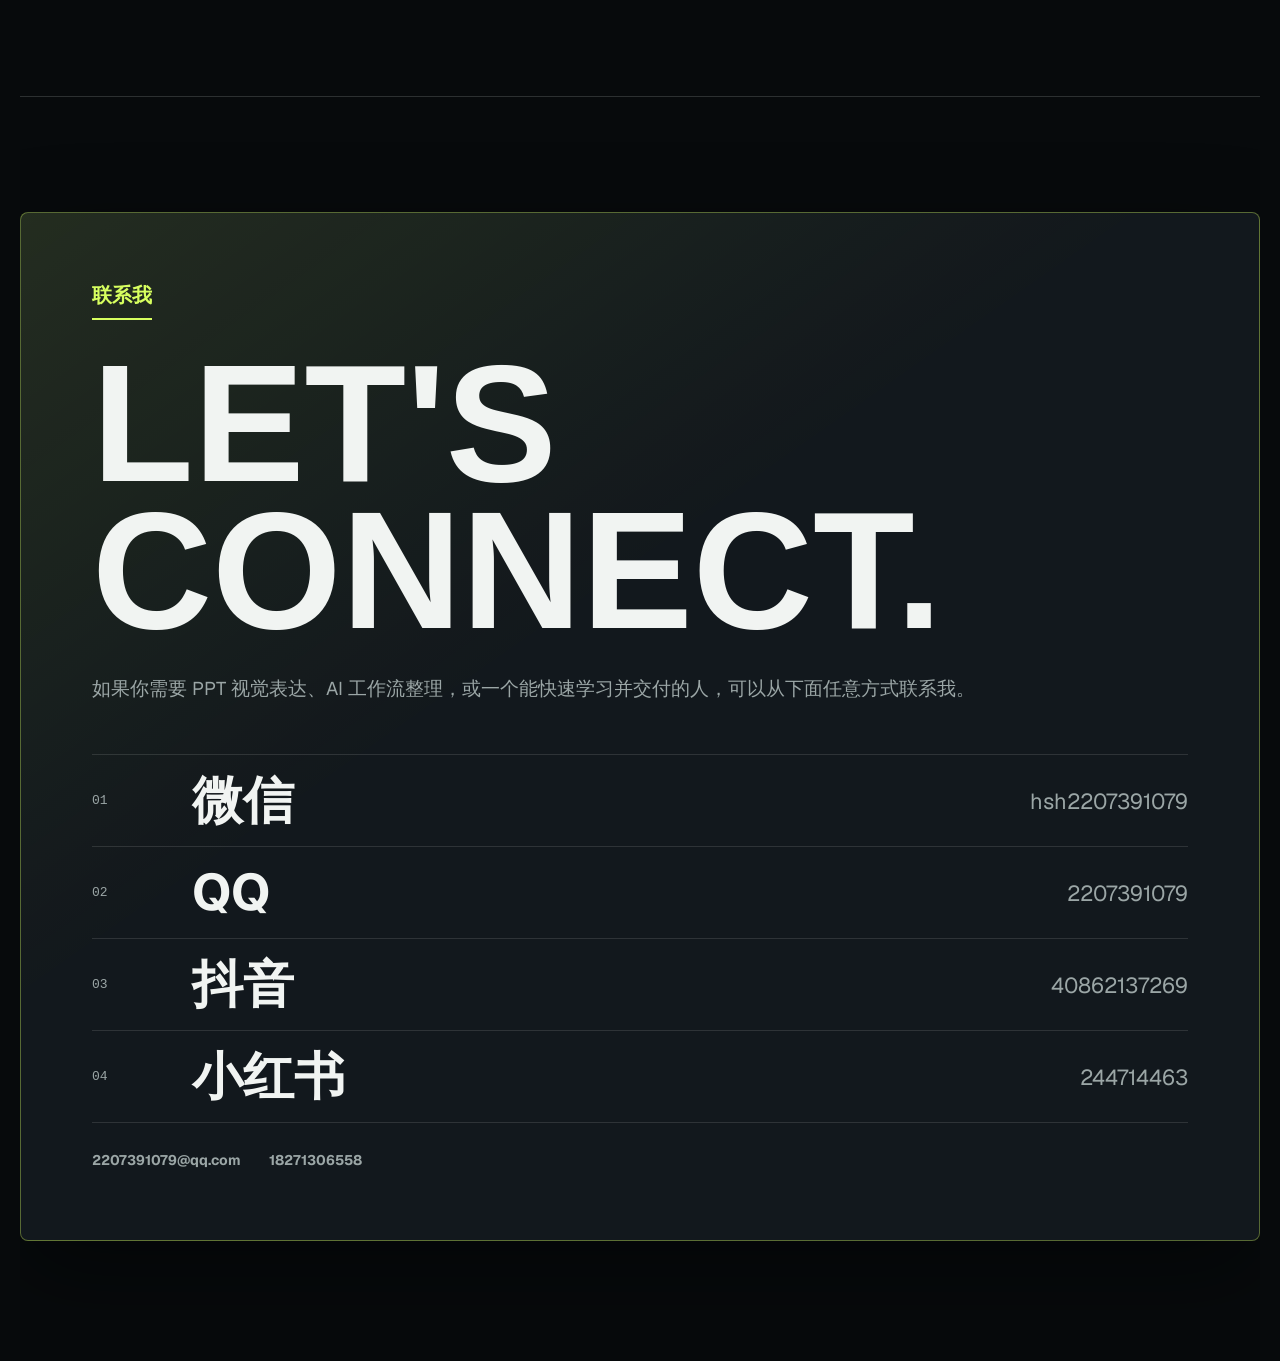
==== commit 3467a45a: "Show complete AI films and refine project index" ====
--- a/index.html
+++ b/index.html
@@ -41,9 +41,9 @@
           <nav class="site-nav" aria-label="主导航">
             <a href="#about">关于</a>
             <a href="#work">作品</a>
+            <a href="#ai-work">AI 作品</a>
             <a href="#honors">荣誉</a>
             <a href="#toolkit">工具</a>
-            <a href="#ai-work">AI 作品</a>
             <a href="#contact">联系</a>
           </nav>
         </div>
@@ -272,75 +272,76 @@
           </div>
         </section>
 
+        <section id="ai-work" class="ai-work-section" aria-labelledby="ai-work-title">
+          <div class="ai-work-heading" data-reveal>
+            <p class="section-kicker">AI 作品集</p>
+            <h2 id="ai-work-title">完整影片。</h2>
+          </div>
+
+          <div class="ai-film-list">
+            <article class="ai-film ai-film-landscape">
+              <div class="ai-film-head">
+                <span>01 / AI 短剧</span>
+                <h3>拾光放映机</h3>
+                <span>02:44</span>
+              </div>
+              <video controls preload="metadata" playsinline poster="assets/ai-works/film-03.jpg" aria-label="播放《拾光放映机》完整影片">
+                <source src="assets/ai-works/kuaishou-03.mp4" type="video/mp4" />
+                当前浏览器不支持视频播放。
+              </video>
+            </article>
+            <div class="ai-film-portraits">
+              <article class="ai-film ai-film-portrait">
+                <div class="ai-film-head">
+                  <span>02 / AI 短剧</span>
+                  <h3>短剧作品 01</h3>
+                  <span>00:37</span>
+                </div>
+                <video controls preload="metadata" playsinline poster="assets/ai-works/film-01.jpg" aria-label="播放 AI 短剧作品 01 完整影片">
+                  <source src="assets/ai-works/kuaishou-01.mp4" type="video/mp4" />
+                  当前浏览器不支持视频播放。
+                </video>
+              </article>
+              <article class="ai-film ai-film-portrait">
+                <div class="ai-film-head">
+                  <span>03 / AI 短剧</span>
+                  <h3>短剧作品 02</h3>
+                  <span>00:31</span>
+                </div>
+                <video controls preload="metadata" playsinline poster="assets/ai-works/film-02.jpg" aria-label="播放 AI 短剧作品 02 完整影片">
+                  <source src="assets/ai-works/kuaishou-02.mp4" type="video/mp4" />
+                  当前浏览器不支持视频播放。
+                </video>
+              </article>
+            </div>
+          </div>
+        </section>
+
         <section class="work-section" aria-labelledby="work-title">
           <div class="section-heading wide" data-reveal>
             <p class="section-kicker">开源项目</p>
-            <h2 id="work-title">把做过的工具，交给更多人继续使用。</h2>
-          </div>
-
-          <div class="project-stage">
-            <article class="project-card" data-reveal>
-              <span class="project-number">01</span>
-              <div class="project-copy">
-                <span class="project-type">Electron / 内容工作流</span>
-                <h3>帖子日程台</h3>
-                <p>
-                  把 Markdown 帖子按日期与课程整理，记录发布进度，并将标题或正文一键填入当前输入框。
-                </p>
-                <div class="project-tags" aria-label="项目技术">
-                  <span>Electron</span><span>JavaScript</span><span>Windows</span>
-                </div>
-                <a class="line-button" href="https://github.com/mengqiPPT/post-schedule-desk" target="_blank" rel="noreferrer" data-text="查看 GitHub">
-                  <span class="actual-text">&nbsp;查看 GitHub&nbsp;</span>
-                  <span aria-hidden="true" class="hover-text">&nbsp;查看 GitHub&nbsp;</span>
-                </a>
-              </div>
-              <a class="project-image" href="https://github.com/mengqiPPT/post-schedule-desk" target="_blank" rel="noreferrer" aria-label="在 GitHub 查看帖子日程台">
-                <img src="assets/projects/post-schedule-desk.png" alt="帖子日程台的 Markdown 导入界面" />
-              </a>
-            </article>
-
-            <article class="project-card" data-reveal>
-              <span class="project-number">02</span>
-              <div class="project-copy">
-                <span class="project-type">Electron / 本地 AI 工作台</span>
-                <h3>小黄的工作站</h3>
-                <p>
-                  连接任务、创作发布、Obsidian 知识库、无限画布与私人 AI 的本地创作者工作台。
-                </p>
-                <div class="project-tags" aria-label="项目技术">
-                  <span>React</span><span>TypeScript</span><span>Electron</span>
-                </div>
-                <a class="line-button" href="https://github.com/mengqiPPT/creator-workstation" target="_blank" rel="noreferrer" data-text="查看 GitHub">
-                  <span class="actual-text">&nbsp;查看 GitHub&nbsp;</span>
-                  <span aria-hidden="true" class="hover-text">&nbsp;查看 GitHub&nbsp;</span>
-                </a>
-              </div>
-              <a class="project-image" href="https://github.com/mengqiPPT/creator-workstation" target="_blank" rel="noreferrer" aria-label="在 GitHub 查看小黄的工作站">
-                <img src="assets/projects/creator-workstation.png" alt="小黄的工作站任务与创作首页" />
-              </a>
-            </article>
-
-            <article class="project-card" data-reveal>
-              <span class="project-number">03</span>
-              <div class="project-copy">
-                <span class="project-type">FastAPI / Vue 3</span>
-                <h3>抖音视频收藏夹</h3>
-                <p>
-                  自动解析视频信息，完成 AI 摘要、智能分类和全文检索，把零散收藏转成可查找的个人资料库。
-                </p>
-                <div class="project-tags" aria-label="项目技术">
-                  <span>FastAPI</span><span>Vue 3</span><span>SQLite</span>
-                </div>
-                <a class="line-button" href="https://github.com/mengqiPPT/douyin-collector" target="_blank" rel="noreferrer" data-text="查看 GitHub">
-                  <span class="actual-text">&nbsp;查看 GitHub&nbsp;</span>
-                  <span aria-hidden="true" class="hover-text">&nbsp;查看 GitHub&nbsp;</span>
-                </a>
-              </div>
-              <a class="project-image" href="https://github.com/mengqiPPT/douyin-collector" target="_blank" rel="noreferrer" aria-label="在 GitHub 查看抖音视频收藏夹">
-                <img src="assets/projects/douyin-collector.png" alt="抖音视频收藏夹的数据概览界面" />
-              </a>
-            </article>
+            <h2 id="work-title">把做过的工具开源。</h2>
+          </div>
+
+          <div class="open-source-list">
+            <a class="open-source-item" href="https://github.com/mengqiPPT/post-schedule-desk" target="_blank" rel="noopener noreferrer" aria-label="在 GitHub 查看帖子日程台">
+              <span class="open-source-number">01</span>
+              <span class="open-source-main"><strong>帖子日程台</strong><small>整理 Markdown 帖子、排期与发布进度。</small></span>
+              <span class="open-source-stack">Electron · JavaScript</span>
+              <span class="open-source-arrow" aria-hidden="true">↗</span>
+            </a>
+            <a class="open-source-item" href="https://github.com/mengqiPPT/creator-workstation" target="_blank" rel="noopener noreferrer" aria-label="在 GitHub 查看小黄的工作站">
+              <span class="open-source-number">02</span>
+              <span class="open-source-main"><strong>小黄的工作站</strong><small>任务、知识库与 AI 创作的本地工作台。</small></span>
+              <span class="open-source-stack">React · TypeScript · Electron</span>
+              <span class="open-source-arrow" aria-hidden="true">↗</span>
+            </a>
+            <a class="open-source-item" href="https://github.com/mengqiPPT/douyin-collector" target="_blank" rel="noopener noreferrer" aria-label="在 GitHub 查看抖音视频收藏夹">
+              <span class="open-source-number">03</span>
+              <span class="open-source-main"><strong>抖音视频收藏夹</strong><small>AI 摘要、分类与全文检索的个人资料库。</small></span>
+              <span class="open-source-stack">FastAPI · Vue 3 · SQLite</span>
+              <span class="open-source-arrow" aria-hidden="true">↗</span>
+            </a>
           </div>
         </section>
 
@@ -509,60 +510,6 @@
                 </ul>
               </div>
             </div>
-          </div>
-        </section>
-
-        <section id="ai-work" class="ai-work-section" aria-labelledby="ai-work-title">
-          <div class="ai-work-heading" data-reveal>
-            <p class="section-kicker">AI 作品集</p>
-            <h2 id="ai-work-title">短剧、角色与镜头实验。</h2>
-            <p>
-              从角色一致性、对白表演到场景调度，把生成式影像真正推进到可以观看的叙事片段。
-            </p>
-          </div>
-
-          <div class="ai-film-grid">
-            <article class="ai-film ai-film-featured" data-reveal>
-              <div class="ai-film-media">
-                <video controls preload="metadata" playsinline poster="assets/ai-works/campus-brief-01.png">
-                  <source src="assets/ai-works/campus-brief-01.mp4" type="video/mp4" />
-                  当前浏览器不支持视频播放。
-                </video>
-              </div>
-              <div class="ai-film-copy">
-                <span>AI 短剧 / 校园职场</span>
-                <h3>甲方来敲门</h3>
-                <p>用一个临时 PPT 委托切入，测试双角色对白、校园场景连续性和喜剧节奏。</p>
-              </div>
-            </article>
-
-            <article class="ai-film" data-reveal>
-              <div class="ai-film-media">
-                <video controls preload="metadata" playsinline poster="assets/ai-works/campus-brief-02.png">
-                  <source src="assets/ai-works/campus-brief-02.mp4" type="video/mp4" />
-                  当前浏览器不支持视频播放。
-                </video>
-              </div>
-              <div class="ai-film-copy">
-                <span>角色表演 / 情绪爆发</span>
-                <h3>需求失控现场</h3>
-                <p>强化台词情绪和面部表演，验证同一角色在连续镜头中的状态变化。</p>
-              </div>
-            </article>
-
-            <article class="ai-film" data-reveal>
-              <div class="ai-film-media">
-                <video controls preload="metadata" playsinline poster="assets/ai-works/campus-brief-03.png">
-                  <source src="assets/ai-works/campus-brief-03.mp4" type="video/mp4" />
-                  当前浏览器不支持视频播放。
-                </video>
-              </div>
-              <div class="ai-film-copy">
-                <span>角色独白 / 收束镜头</span>
-                <h3>创作者的结尾</h3>
-                <p>以直视镜头的独白完成情绪收束，测试口型、语气和最后一句的停顿。</p>
-              </div>
-            </article>
           </div>
         </section>
 
--- a/styles.css
+++ b/styles.css
@@ -2948,262 +2948,216 @@
   }
 }
 
-/* Open-source work: editorial rows instead of generic dashboard cards. */
+/* Project index follows the same horizontal rules as the honors table. */
 .work-section .section-heading h2 {
   max-width: 1120px;
-}
-
-.project-stage {
-  display: flex;
-  flex-direction: column;
-  gap: 0;
+  white-space: normal;
+}
+
+.open-source-list {
   margin-top: 52px;
   border-bottom: 1px solid var(--line);
 }
 
-.project-card {
-  position: relative;
-  display: grid;
-  grid-template-columns: 64px minmax(280px, 0.8fr) minmax(420px, 1.2fr);
-  gap: clamp(24px, 4vw, 72px);
+.open-source-item {
+  display: grid;
+  grid-template-columns: 56px minmax(0, 1fr) minmax(210px, 0.48fr) 32px;
+  gap: clamp(18px, 2.4vw, 44px);
   align-items: center;
+  min-height: 142px;
+  padding: 27px 22px 27px 4px;
+  border-top: 1px solid var(--line);
+  transition: background-color 180ms ease, border-color 180ms ease;
+}
+
+.open-source-item:hover,
+.open-source-item:focus-visible {
+  border-color: rgba(215, 255, 95, 0.65);
+  background: rgba(215, 255, 95, 0.045);
+}
+
+.open-source-number,
+.open-source-stack {
+  font-family: "Consolas", "SFMono-Regular", monospace;
+  font-size: 12px;
+}
+
+.open-source-number {
+  align-self: start;
+  padding-top: 8px;
+  color: var(--accent);
+}
+
+.open-source-main {
+  display: flex;
   min-width: 0;
-  padding: clamp(30px, 4vw, 62px) 0;
-  overflow: visible;
-  border: 0;
+  flex-direction: column;
+  gap: 10px;
+}
+
+.open-source-main strong {
+  font-size: clamp(25px, 2.8vw, 43px);
+  line-height: 1.15;
+}
+
+.open-source-main small {
+  color: var(--muted);
+  font-size: 14px;
+  line-height: 1.55;
+}
+
+.open-source-stack {
+  color: var(--muted);
+  line-height: 1.6;
+}
+
+.open-source-arrow {
+  justify-self: end;
+  color: var(--accent);
+  font-size: 24px;
+  line-height: 1;
+}
+
+.ai-work-section {
   border-top: 1px solid var(--line);
-  border-radius: 0;
-  background: transparent;
-  box-shadow: none;
-  transform: none;
-}
-
-.project-card:hover {
-  border-color: rgba(215, 255, 95, 0.44);
-  box-shadow: none;
-  transform: none;
-}
-
-.project-card::before {
-  display: none;
-}
-
-.project-number {
-  align-self: start;
-  padding-top: 7px;
+}
+
+.ai-work-heading h2 {
+  margin: 16px 0 0;
+  font-size: clamp(48px, 7vw, 108px);
+  line-height: 1;
+}
+
+.ai-film-list {
+  max-width: 1280px;
+  margin-top: 54px;
+}
+
+.ai-film {
+  min-width: 0;
+  border-top: 1px solid var(--line);
+}
+
+.ai-film-head {
+  display: grid;
+  grid-template-columns: 130px minmax(0, 1fr) 72px;
+  gap: 18px;
+  align-items: baseline;
+  padding: 20px 0 24px;
+}
+
+.ai-film-head > span {
   color: var(--accent);
   font-family: "Consolas", "SFMono-Regular", monospace;
   font-size: 12px;
-  font-weight: 700;
-}
-
-.project-copy {
-  display: flex;
-  min-height: 0;
-  flex-direction: column;
-  justify-content: center;
-  padding: 0;
-  border: 0;
-}
-
-.project-copy h3 {
-  margin: 16px 0 16px;
-  font-size: clamp(30px, 3.4vw, 54px);
-  line-height: 1.08;
-}
-
-.project-copy p {
-  max-width: 48ch;
-  font-size: 15px;
-  line-height: 1.82;
-}
-
-.project-tags {
-  display: flex;
-  flex-wrap: wrap;
-  gap: 8px 0;
-  margin-top: 22px;
-  color: rgba(241, 244, 242, 0.5);
-  font-family: "Consolas", "SFMono-Regular", monospace;
-  font-size: 11px;
-}
-
-.project-tags span + span::before {
-  content: "/";
-  margin: 0 12px;
-  color: var(--accent);
-}
-
-.project-copy .line-button {
-  margin-top: 28px;
-}
-
-.project-image {
-  display: block;
-  overflow: hidden;
-  padding: 0;
-  border: 1px solid var(--line);
-  border-radius: 6px;
-  background: #0b1014;
-}
-
-.project-image img {
+}
+
+.ai-film-head > span:last-child {
+  justify-self: end;
+  color: var(--muted);
+}
+
+.ai-film-head h3 {
+  margin: 0;
+  font-size: clamp(25px, 2.8vw, 42px);
+  line-height: 1.15;
+}
+
+.ai-film video {
   display: block;
   width: 100%;
   aspect-ratio: 16 / 9;
-  border: 0;
-  border-radius: 0;
-  object-fit: cover;
-  filter: saturate(0.9) contrast(1.04);
-  transition: filter 260ms ease, transform 500ms ease;
-}
-
-.project-card:hover .project-image img {
-  filter: saturate(1) contrast(1.08);
-  transform: scale(1.018);
-}
-
-/* AI film reel. */
-.ai-work-section {
-  border-top: 1px solid var(--line);
-}
-
-.ai-work-heading {
-  max-width: 1160px;
-}
-
-.ai-work-heading h2 {
-  max-width: 1000px;
-  margin: 16px 0 0;
-  font-size: clamp(44px, 7.4vw, 112px);
-  line-height: 0.94;
-}
-
-.ai-work-heading > p:last-child {
-  max-width: 680px;
-  margin: 28px 0 0;
-  color: var(--muted);
-  font-size: 16px;
-  line-height: 1.85;
-}
-
-.ai-film-grid {
+  border: 1px solid var(--line);
+  border-radius: 4px;
+  background: #050708;
+  object-fit: contain;
+}
+
+.ai-film-portraits {
   display: grid;
   grid-template-columns: repeat(2, minmax(0, 1fr));
-  gap: 16px;
+  gap: clamp(24px, 3.2vw, 52px);
+  max-width: 980px;
   margin-top: 56px;
 }
 
-.ai-film {
-  min-width: 0;
-  padding-top: 16px;
-  border-top: 1px solid var(--line);
-}
-
-.ai-film-featured {
+.ai-film-portrait .ai-film-head {
+  grid-template-columns: minmax(0, 1fr) auto;
+  gap: 9px 12px;
+}
+
+.ai-film-portrait .ai-film-head h3 {
   grid-column: 1 / -1;
-  display: grid;
-  grid-template-columns: minmax(0, 1.45fr) minmax(260px, 0.55fr);
-  gap: clamp(28px, 5vw, 88px);
-  align-items: end;
-  padding-bottom: 48px;
-}
-
-.ai-film-media {
-  overflow: hidden;
-  border: 1px solid var(--line);
-  border-radius: 6px;
-  background: #050708;
-}
-
-.ai-film-media video {
-  display: block;
-  width: 100%;
-  aspect-ratio: 16 / 9;
-  object-fit: cover;
-  background: #050708;
-}
-
-.ai-film-copy {
-  padding: 24px 2px 8px;
-}
-
-.ai-film-copy > span {
-  color: var(--accent);
-  font-family: "Consolas", "SFMono-Regular", monospace;
-  font-size: 11px;
-}
-
-.ai-film-copy h3 {
-  margin: 15px 0 14px;
-  font-size: clamp(26px, 3vw, 48px);
-  line-height: 1.08;
-}
-
-.ai-film-copy p {
-  max-width: 42ch;
-  margin: 0;
-  color: var(--muted);
-  font-size: 14px;
-  line-height: 1.8;
-}
-
-@media (max-width: 1100px) {
-  .project-card {
-    grid-template-columns: 44px minmax(240px, 0.78fr) minmax(340px, 1.22fr);
-    gap: 28px;
-  }
+  grid-row: 2;
+  font-size: clamp(24px, 2.3vw, 34px);
+}
+
+.ai-film-portrait .ai-film-head > span:last-child {
+  grid-column: 2;
+  grid-row: 1;
+}
+
+.ai-film-portrait video {
+  aspect-ratio: 9 / 16;
 }
 
 @media (max-width: 920px) {
-  .project-card {
-    grid-template-columns: 42px minmax(0, 1fr);
-  }
-
-  .project-image {
+  .open-source-item {
+    grid-template-columns: 40px minmax(0, 1fr) 24px;
+    min-height: 126px;
+    gap: 12px 18px;
+  }
+
+  .open-source-stack {
+    grid-column: 2;
+  }
+
+  .open-source-arrow {
+    grid-column: 3;
+    grid-row: 1 / span 2;
+  }
+}
+
+@media (max-width: 680px) {
+  .open-source-list {
+    margin-top: 36px;
+  }
+
+  .open-source-item {
+    padding: 24px 4px;
+  }
+
+  .open-source-main strong {
+    font-size: 25px;
+  }
+
+  .ai-work-heading h2 {
+    font-size: 54px;
+  }
+
+  .ai-film-list {
+    margin-top: 36px;
+  }
+
+  .ai-film-head {
+    grid-template-columns: 1fr auto;
+    gap: 8px 12px;
+    padding: 18px 0;
+  }
+
+  .ai-film-head h3 {
     grid-column: 1 / -1;
-  }
-
-  .ai-film-featured {
+    grid-row: 2;
+  }
+
+  .ai-film-head > span:last-child {
+    grid-column: 2;
+    grid-row: 1;
+  }
+
+  .ai-film-portraits {
     grid-template-columns: 1fr;
-    gap: 0;
-  }
-}
-
-@media (max-width: 680px) {
-  .project-stage {
-    margin-top: 38px;
-  }
-
-  .project-card {
-    grid-template-columns: 1fr;
-    gap: 20px;
-    padding: 34px 0;
-  }
-
-  .project-number {
-    padding-top: 0;
-  }
-
-  .project-copy h3 {
-    font-size: 34px;
-  }
-
-  .project-image {
-    grid-column: auto;
-  }
-
-  .ai-work-heading h2 {
-    font-size: 48px;
-  }
-
-  .ai-film-grid {
-    grid-template-columns: 1fr;
+    gap: 38px;
     margin-top: 40px;
   }
-
-  .ai-film-featured {
-    grid-column: auto;
-    padding-bottom: 18px;
-  }
-}
+}
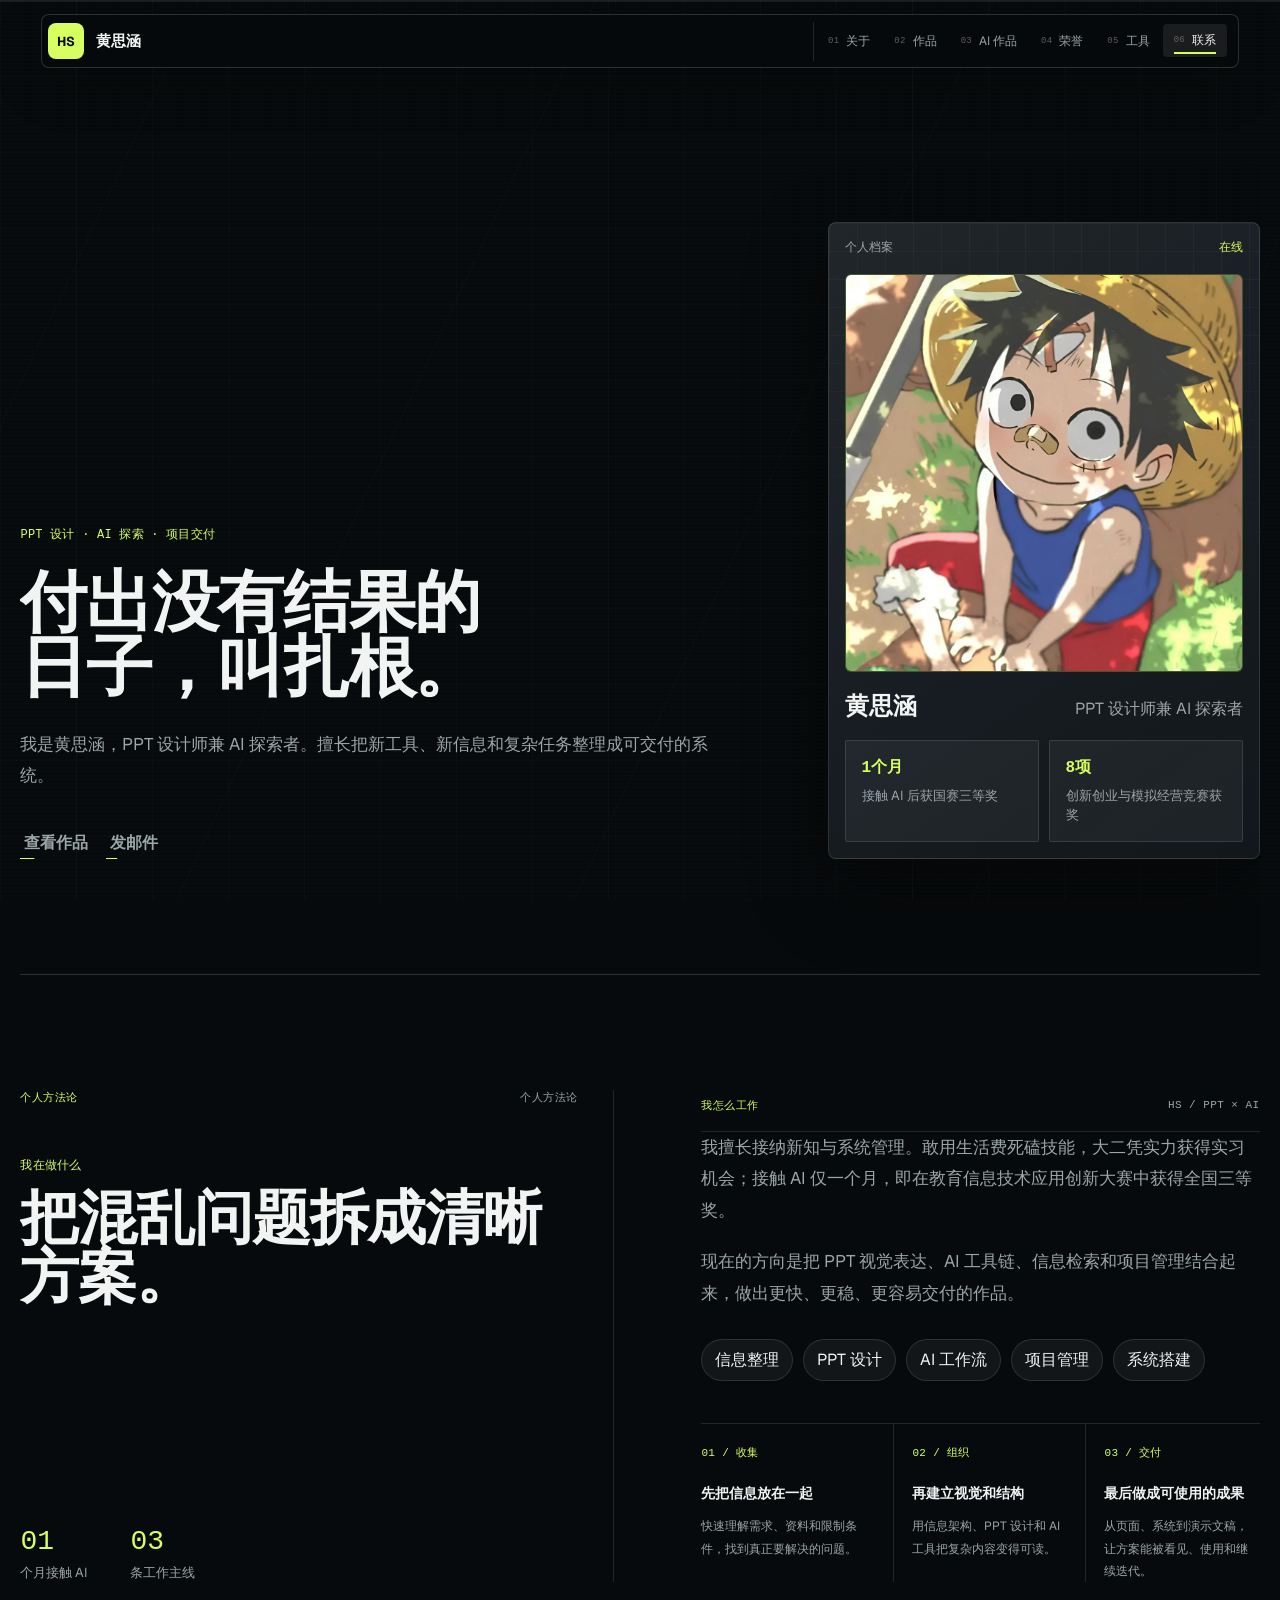
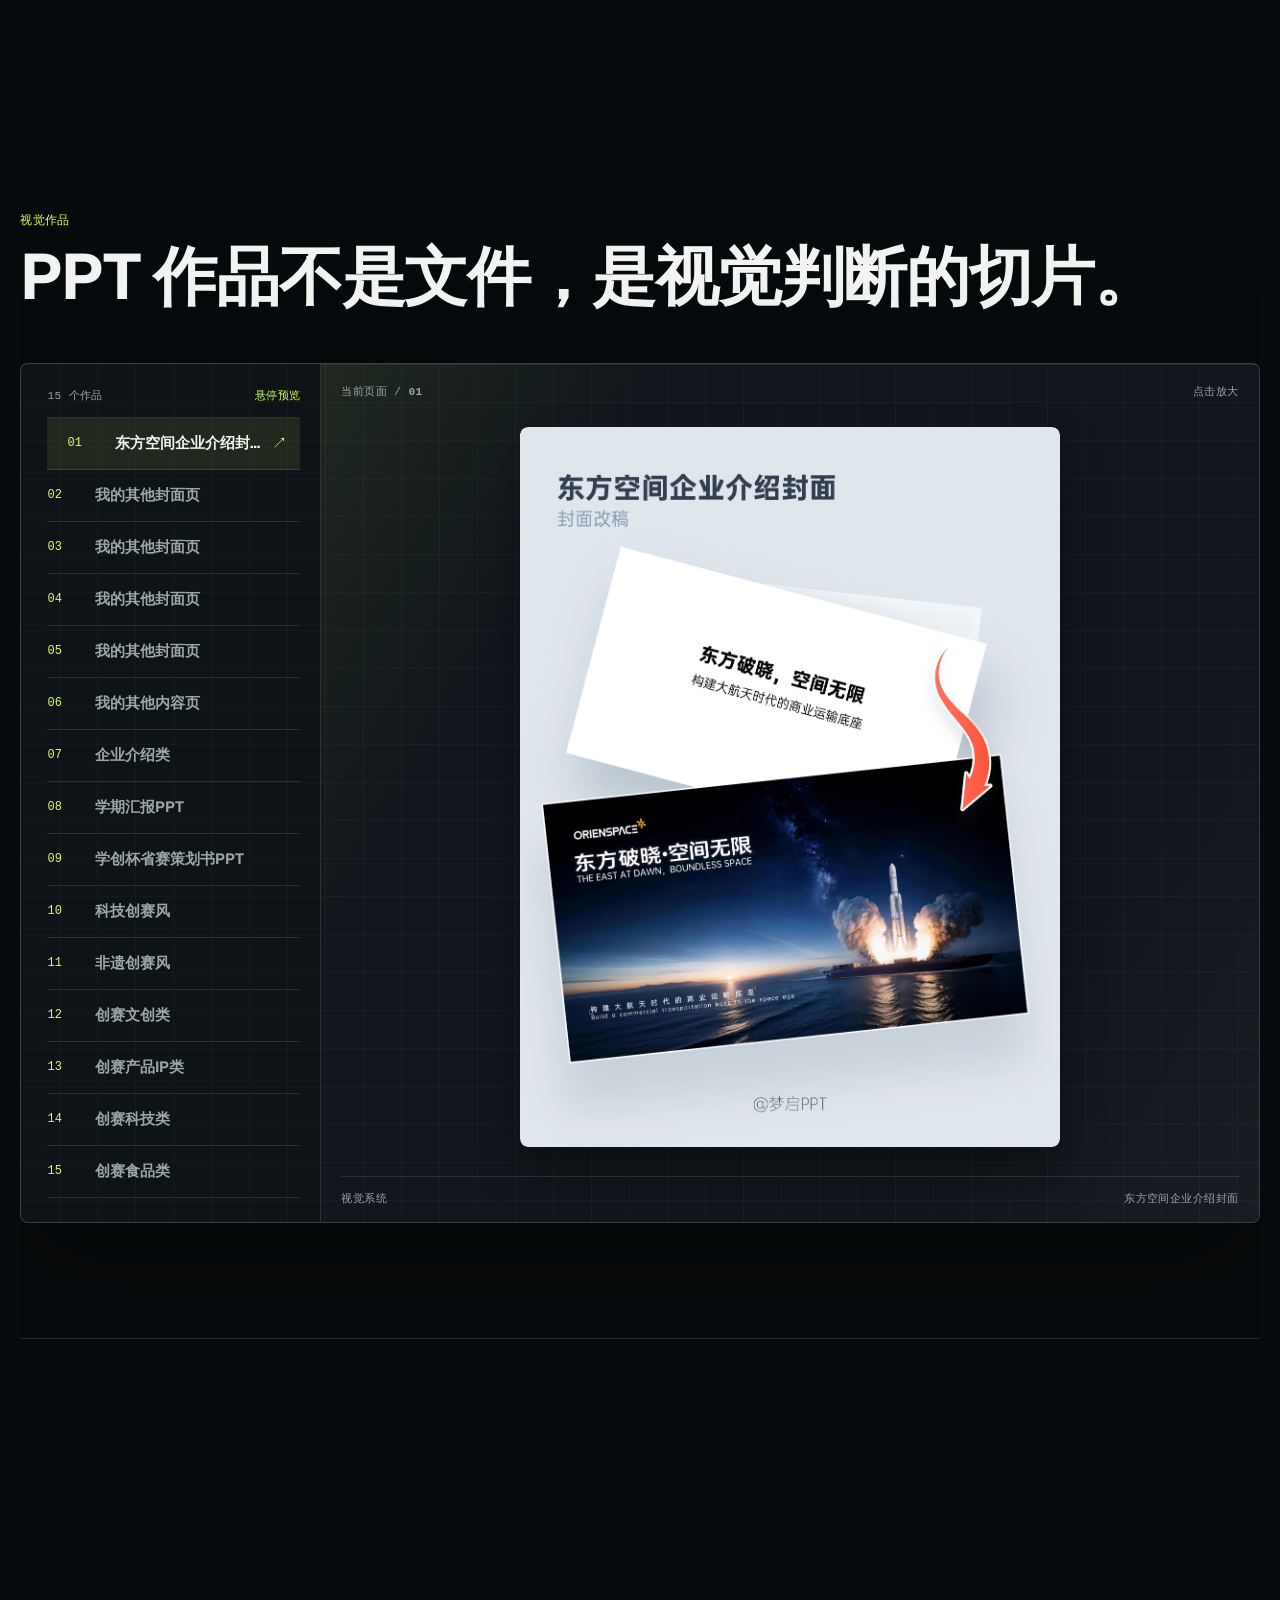
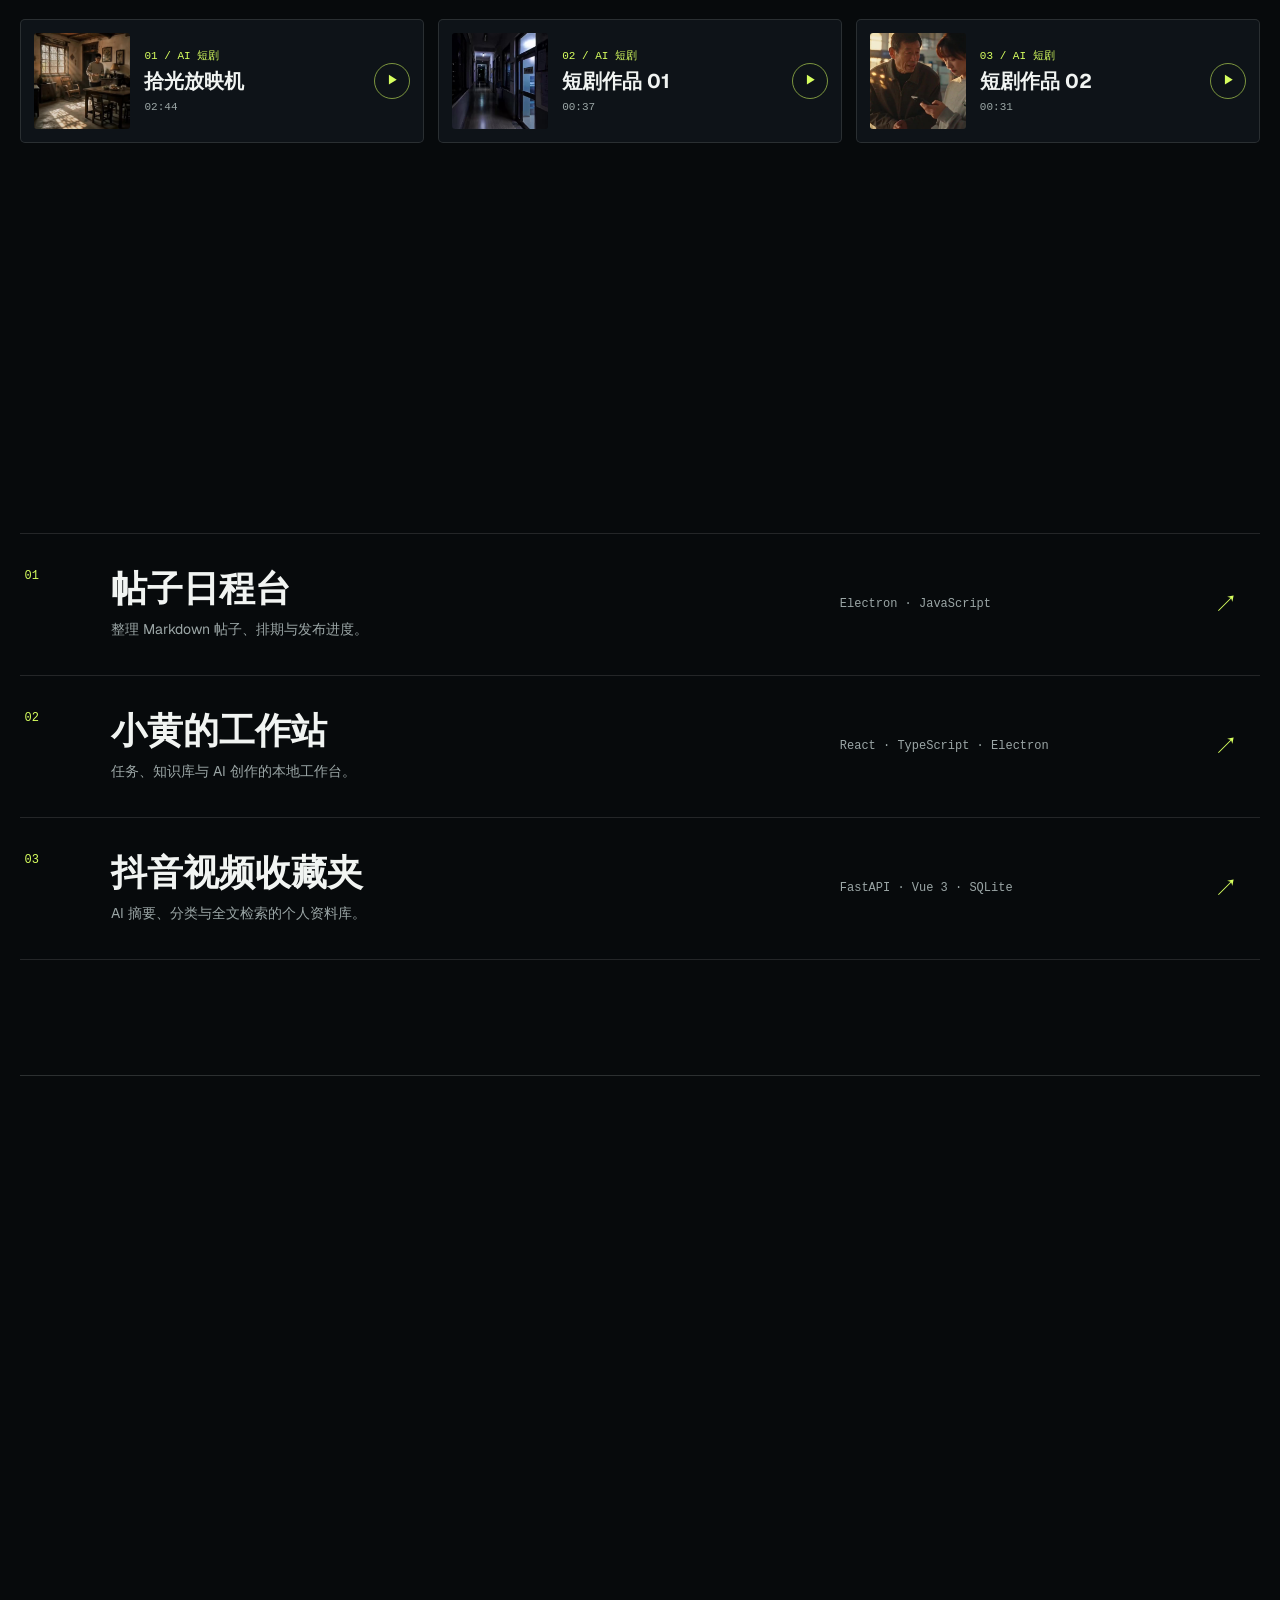
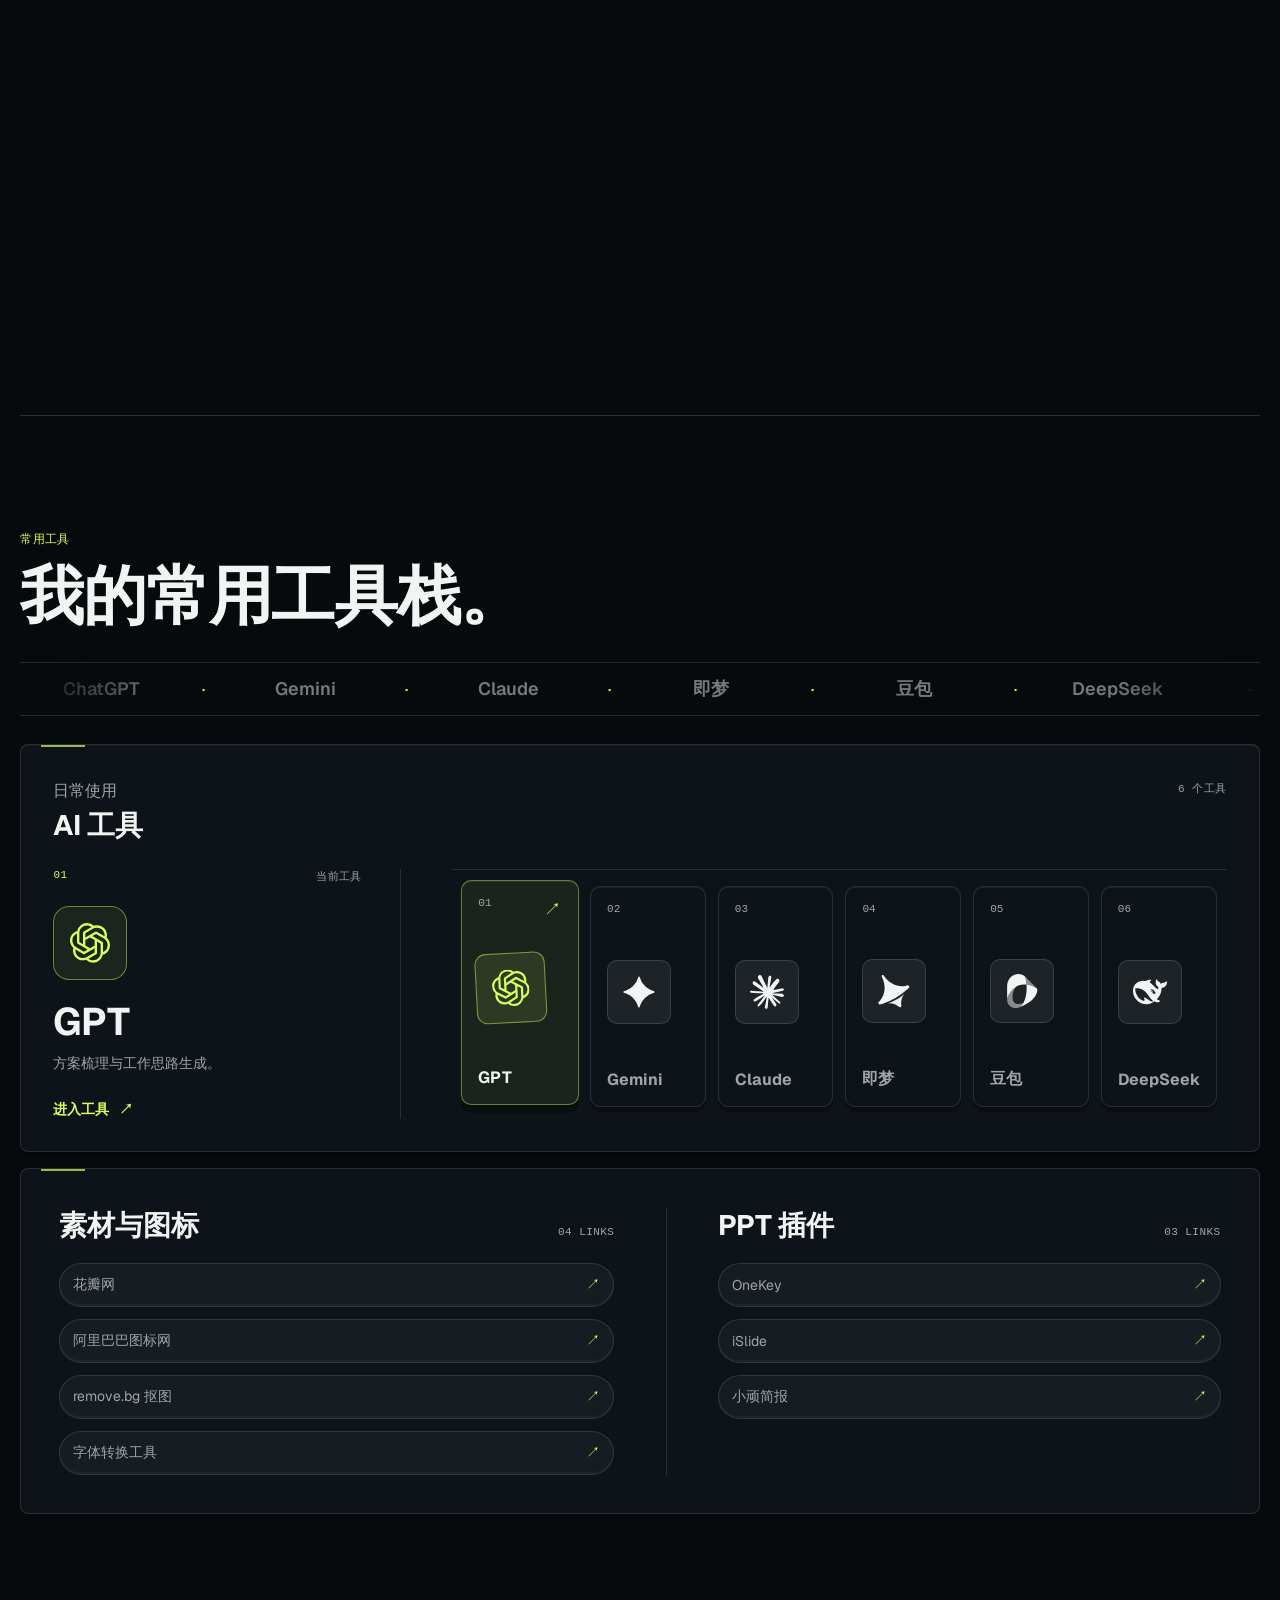
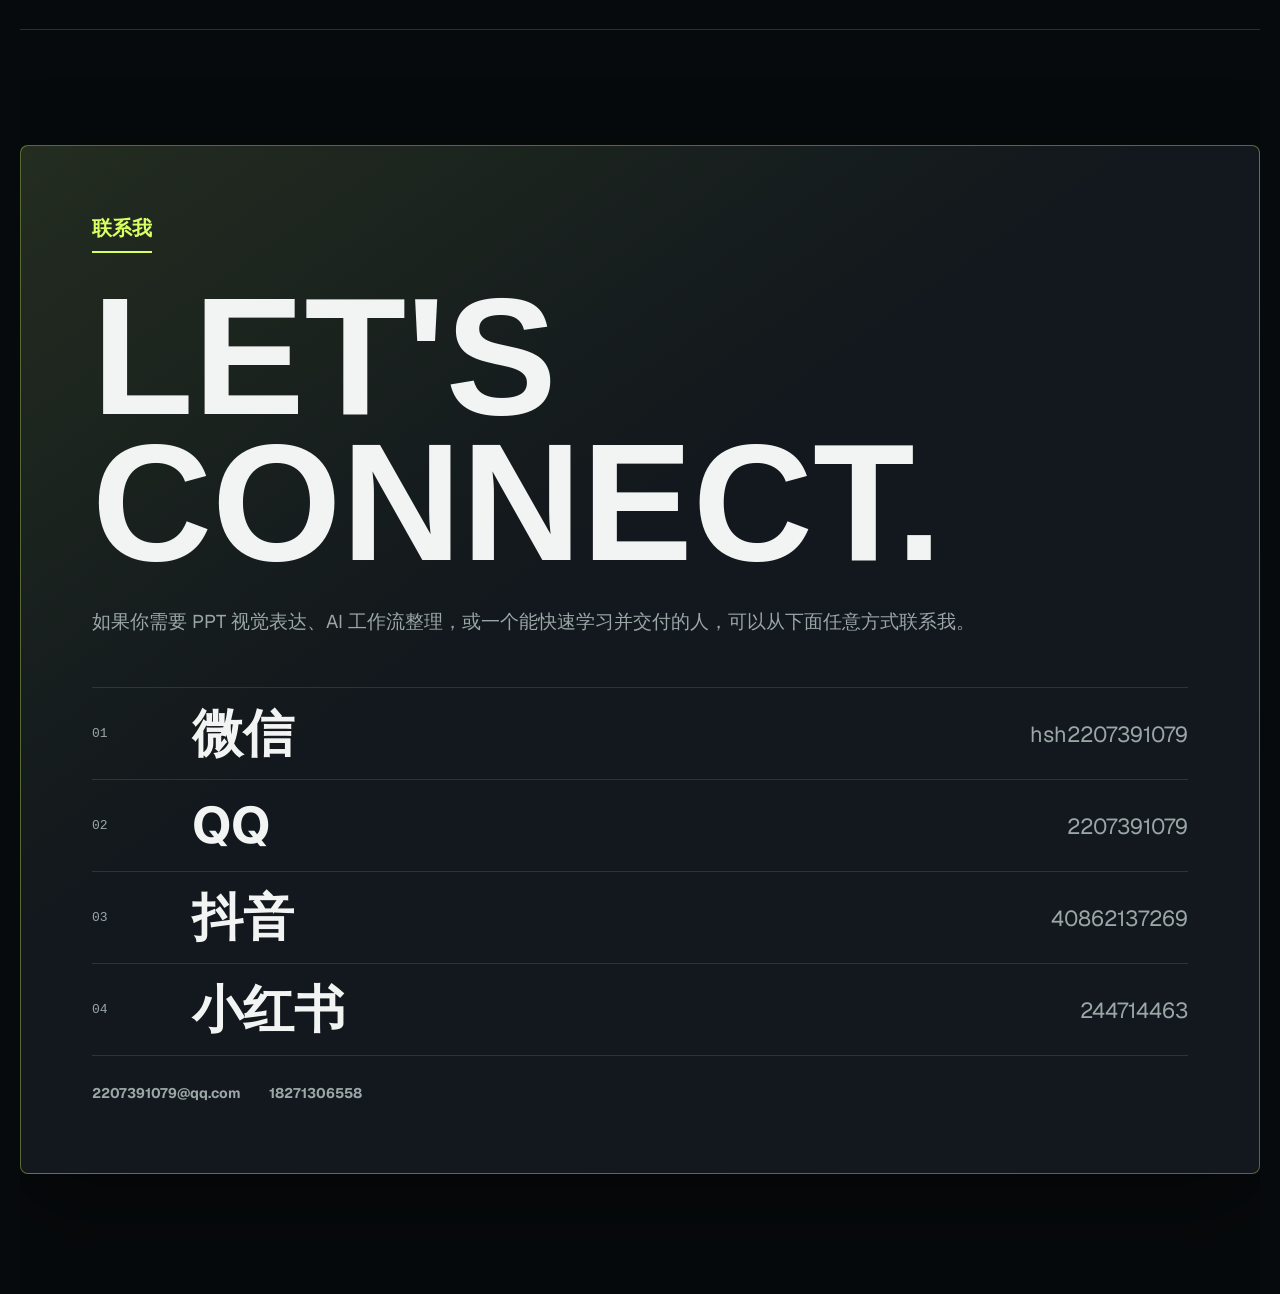
==== commit d8bafd27: "Refine AI film index and modal player" ====
--- a/index.html
+++ b/index.html
@@ -275,45 +275,25 @@
         <section id="ai-work" class="ai-work-section" aria-labelledby="ai-work-title">
           <div class="ai-work-heading" data-reveal>
             <p class="section-kicker">AI 作品集</p>
-            <h2 id="ai-work-title">完整影片。</h2>
-          </div>
-
-          <div class="ai-film-list">
-            <article class="ai-film ai-film-landscape">
-              <div class="ai-film-head">
-                <span>01 / AI 短剧</span>
-                <h3>拾光放映机</h3>
-                <span>02:44</span>
-              </div>
-              <video controls preload="metadata" playsinline poster="assets/ai-works/film-03.jpg" aria-label="播放《拾光放映机》完整影片">
-                <source src="assets/ai-works/kuaishou-03.mp4" type="video/mp4" />
-                当前浏览器不支持视频播放。
-              </video>
-            </article>
-            <div class="ai-film-portraits">
-              <article class="ai-film ai-film-portrait">
-                <div class="ai-film-head">
-                  <span>02 / AI 短剧</span>
-                  <h3>短剧作品 01</h3>
-                  <span>00:37</span>
-                </div>
-                <video controls preload="metadata" playsinline poster="assets/ai-works/film-01.jpg" aria-label="播放 AI 短剧作品 01 完整影片">
-                  <source src="assets/ai-works/kuaishou-01.mp4" type="video/mp4" />
-                  当前浏览器不支持视频播放。
-                </video>
-              </article>
-              <article class="ai-film ai-film-portrait">
-                <div class="ai-film-head">
-                  <span>03 / AI 短剧</span>
-                  <h3>短剧作品 02</h3>
-                  <span>00:31</span>
-                </div>
-                <video controls preload="metadata" playsinline poster="assets/ai-works/film-02.jpg" aria-label="播放 AI 短剧作品 02 完整影片">
-                  <source src="assets/ai-works/kuaishou-02.mp4" type="video/mp4" />
-                  当前浏览器不支持视频播放。
-                </video>
-              </article>
-            </div>
+            <h2 id="ai-work-title">让想象开拍。</h2>
+          </div>
+
+          <div class="film-index" aria-label="AI 短剧作品">
+            <button class="film-entry" type="button" data-film-src="assets/ai-works/kuaishou-03.mp4" data-film-poster="assets/ai-works/film-03.jpg" data-film-title="拾光放映机" data-film-index="01" data-film-orientation="landscape" aria-label="播放《拾光放映机》，2 分 44 秒">
+              <span class="film-entry-thumb"><img src="assets/ai-works/film-03.jpg" alt="" loading="lazy" /></span>
+              <span class="film-entry-copy"><small>01 / AI 短剧</small><strong>拾光放映机</strong><span>02:44</span></span>
+              <span class="film-entry-play" aria-hidden="true">▶</span>
+            </button>
+            <button class="film-entry" type="button" data-film-src="assets/ai-works/kuaishou-01.mp4" data-film-poster="assets/ai-works/film-01.jpg" data-film-title="短剧作品 01" data-film-index="02" data-film-orientation="portrait" aria-label="播放短剧作品 01，37 秒">
+              <span class="film-entry-thumb"><img src="assets/ai-works/film-01.jpg" alt="" loading="lazy" /></span>
+              <span class="film-entry-copy"><small>02 / AI 短剧</small><strong>短剧作品 01</strong><span>00:37</span></span>
+              <span class="film-entry-play" aria-hidden="true">▶</span>
+            </button>
+            <button class="film-entry" type="button" data-film-src="assets/ai-works/kuaishou-02.mp4" data-film-poster="assets/ai-works/film-02.jpg" data-film-title="短剧作品 02" data-film-index="03" data-film-orientation="portrait" aria-label="播放短剧作品 02，31 秒">
+              <span class="film-entry-thumb"><img src="assets/ai-works/film-02.jpg" alt="" loading="lazy" /></span>
+              <span class="film-entry-copy"><small>03 / AI 短剧</small><strong>短剧作品 02</strong><span>00:31</span></span>
+              <span class="film-entry-play" aria-hidden="true">▶</span>
+            </button>
           </div>
         </section>
 
@@ -584,6 +564,16 @@
       </main>
     </div>
 
+    <dialog class="film-dialog" aria-labelledby="film-dialog-title">
+      <div class="film-dialog-panel">
+        <div class="film-dialog-head">
+          <div><span class="film-dialog-index"></span><h3 id="film-dialog-title"></h3></div>
+          <button class="film-dialog-close" type="button" aria-label="关闭视频"><span aria-hidden="true">×</span></button>
+        </div>
+        <video controls playsinline preload="none"></video>
+      </div>
+    </dialog>
+
     <div class="lightbox" aria-hidden="true" role="dialog" aria-label="作品预览">
       <button class="lightbox-close" type="button" aria-label="关闭预览">关闭</button>
       <img src="" alt="" />
--- a/styles.css
+++ b/styles.css
@@ -3024,84 +3024,181 @@
 
 .ai-work-heading h2 {
   margin: 16px 0 0;
-  font-size: clamp(48px, 7vw, 108px);
+  font-size: clamp(44px, 6.2vw, 92px);
+  line-height: 1.05;
+}
+
+.film-index {
+  display: grid;
+  grid-template-columns: repeat(3, minmax(0, 1fr));
+  gap: 14px;
+  max-width: 1320px;
+  margin-top: 48px;
+}
+
+.film-entry {
+  display: grid;
+  grid-template-columns: 96px minmax(0, 1fr) 36px;
+  gap: 14px;
+  align-items: center;
+  min-width: 0;
+  min-height: 124px;
+  padding: 13px;
+  border: 1px solid var(--line);
+  border-radius: 5px;
+  color: var(--text);
+  background: rgba(17, 23, 27, 0.82);
+  text-align: left;
+  cursor: pointer;
+  transition: border-color 180ms ease, background-color 180ms ease;
+}
+
+.film-entry:hover,
+.film-entry:focus-visible {
+  border-color: rgba(215, 255, 95, 0.7);
+  background: rgba(215, 255, 95, 0.055);
+}
+
+.film-entry:focus-visible,
+.film-dialog-close:focus-visible {
+  outline: 2px solid var(--accent);
+  outline-offset: 3px;
+}
+
+.film-entry-thumb {
+  display: block;
+  width: 96px;
+  height: 96px;
+  overflow: hidden;
+  border-radius: 3px;
+  background: #080b0d;
+}
+
+.film-entry-thumb img {
+  width: 100%;
+  height: 100%;
+  object-fit: cover;
+}
+
+.film-entry-copy {
+  display: flex;
+  min-width: 0;
+  flex-direction: column;
+  align-items: flex-start;
+  gap: 7px;
+}
+
+.film-entry-copy small,
+.film-entry-copy > span,
+.film-dialog-index {
+  font-family: "Consolas", "SFMono-Regular", monospace;
+  font-size: 11px;
+}
+
+.film-entry-copy small,
+.film-dialog-index {
+  color: var(--accent);
+}
+
+.film-entry-copy strong {
+  font-size: clamp(18px, 1.55vw, 24px);
+  line-height: 1.2;
+}
+
+.film-entry-copy > span {
+  color: var(--muted);
+}
+
+.film-entry-play {
+  display: grid;
+  width: 36px;
+  height: 36px;
+  place-items: center;
+  border: 1px solid rgba(215, 255, 95, 0.55);
+  border-radius: 50%;
+  color: var(--accent);
+  font-size: 12px;
+  padding-left: 2px;
+}
+
+.film-dialog {
+  position: fixed;
+  inset: 0;
+  width: min(92vw, 1100px, 145dvh);
+  max-width: none;
+  max-height: calc(100dvh - 24px);
+  margin: auto;
+  padding: 0;
+  overflow: visible;
+  border: 0;
+  color: var(--text);
+  background: transparent;
+}
+
+.film-dialog::backdrop {
+  background: rgba(3, 5, 7, 0.94);
+  backdrop-filter: blur(8px);
+}
+
+.film-dialog.is-portrait {
+  width: min(90vw, 48dvh, 460px);
+}
+
+.film-dialog-head {
+  display: flex;
+  align-items: center;
+  justify-content: space-between;
+  gap: 16px;
+  min-height: 58px;
+  padding-bottom: 12px;
+}
+
+.film-dialog-head h3 {
+  margin: 4px 0 0;
+  font-size: clamp(20px, 2.5vw, 28px);
+  line-height: 1.1;
+}
+
+.film-dialog-close {
+  display: grid;
+  width: 42px;
+  height: 42px;
+  flex: none;
+  place-items: center;
+  border: 1px solid var(--line);
+  border-radius: 4px;
+  color: var(--text);
+  background: #151b20;
+  font-size: 29px;
   line-height: 1;
-}
-
-.ai-film-list {
-  max-width: 1280px;
-  margin-top: 54px;
-}
-
-.ai-film {
-  min-width: 0;
-  border-top: 1px solid var(--line);
-}
-
-.ai-film-head {
-  display: grid;
-  grid-template-columns: 130px minmax(0, 1fr) 72px;
-  gap: 18px;
-  align-items: baseline;
-  padding: 20px 0 24px;
-}
-
-.ai-film-head > span {
-  color: var(--accent);
-  font-family: "Consolas", "SFMono-Regular", monospace;
-  font-size: 12px;
-}
-
-.ai-film-head > span:last-child {
-  justify-self: end;
-  color: var(--muted);
-}
-
-.ai-film-head h3 {
-  margin: 0;
-  font-size: clamp(25px, 2.8vw, 42px);
-  line-height: 1.15;
-}
-
-.ai-film video {
+  cursor: pointer;
+}
+
+.film-dialog-close:hover {
+  border-color: var(--accent);
+}
+
+.film-dialog video {
   display: block;
   width: 100%;
+  max-height: calc(100dvh - 90px);
   aspect-ratio: 16 / 9;
   border: 1px solid var(--line);
   border-radius: 4px;
-  background: #050708;
+  background: #000;
   object-fit: contain;
 }
 
-.ai-film-portraits {
-  display: grid;
-  grid-template-columns: repeat(2, minmax(0, 1fr));
-  gap: clamp(24px, 3.2vw, 52px);
-  max-width: 980px;
-  margin-top: 56px;
-}
-
-.ai-film-portrait .ai-film-head {
-  grid-template-columns: minmax(0, 1fr) auto;
-  gap: 9px 12px;
-}
-
-.ai-film-portrait .ai-film-head h3 {
-  grid-column: 1 / -1;
-  grid-row: 2;
-  font-size: clamp(24px, 2.3vw, 34px);
-}
-
-.ai-film-portrait .ai-film-head > span:last-child {
-  grid-column: 2;
-  grid-row: 1;
-}
-
-.ai-film-portrait video {
+.film-dialog.is-portrait video {
   aspect-ratio: 9 / 16;
 }
 
 @media (max-width: 920px) {
+  .film-index {
+    grid-template-columns: 1fr;
+    max-width: 720px;
+  }
+
   .open-source-item {
     grid-template-columns: 40px minmax(0, 1fr) 24px;
     min-height: 126px;
@@ -3132,32 +3229,26 @@
   }
 
   .ai-work-heading h2 {
-    font-size: 54px;
-  }
-
-  .ai-film-list {
-    margin-top: 36px;
-  }
-
-  .ai-film-head {
-    grid-template-columns: 1fr auto;
-    gap: 8px 12px;
-    padding: 18px 0;
-  }
-
-  .ai-film-head h3 {
-    grid-column: 1 / -1;
-    grid-row: 2;
-  }
-
-  .ai-film-head > span:last-child {
-    grid-column: 2;
-    grid-row: 1;
-  }
-
-  .ai-film-portraits {
-    grid-template-columns: 1fr;
-    gap: 38px;
-    margin-top: 40px;
-  }
-}
+    font-size: 48px;
+  }
+
+  .film-index {
+    margin-top: 34px;
+  }
+
+  .film-entry {
+    grid-template-columns: 80px minmax(0, 1fr) 36px;
+    min-height: 104px;
+    gap: 12px;
+    padding: 11px;
+  }
+
+  .film-entry-thumb {
+    width: 80px;
+    height: 80px;
+  }
+
+  .film-entry-copy strong {
+    font-size: 20px;
+  }
+}
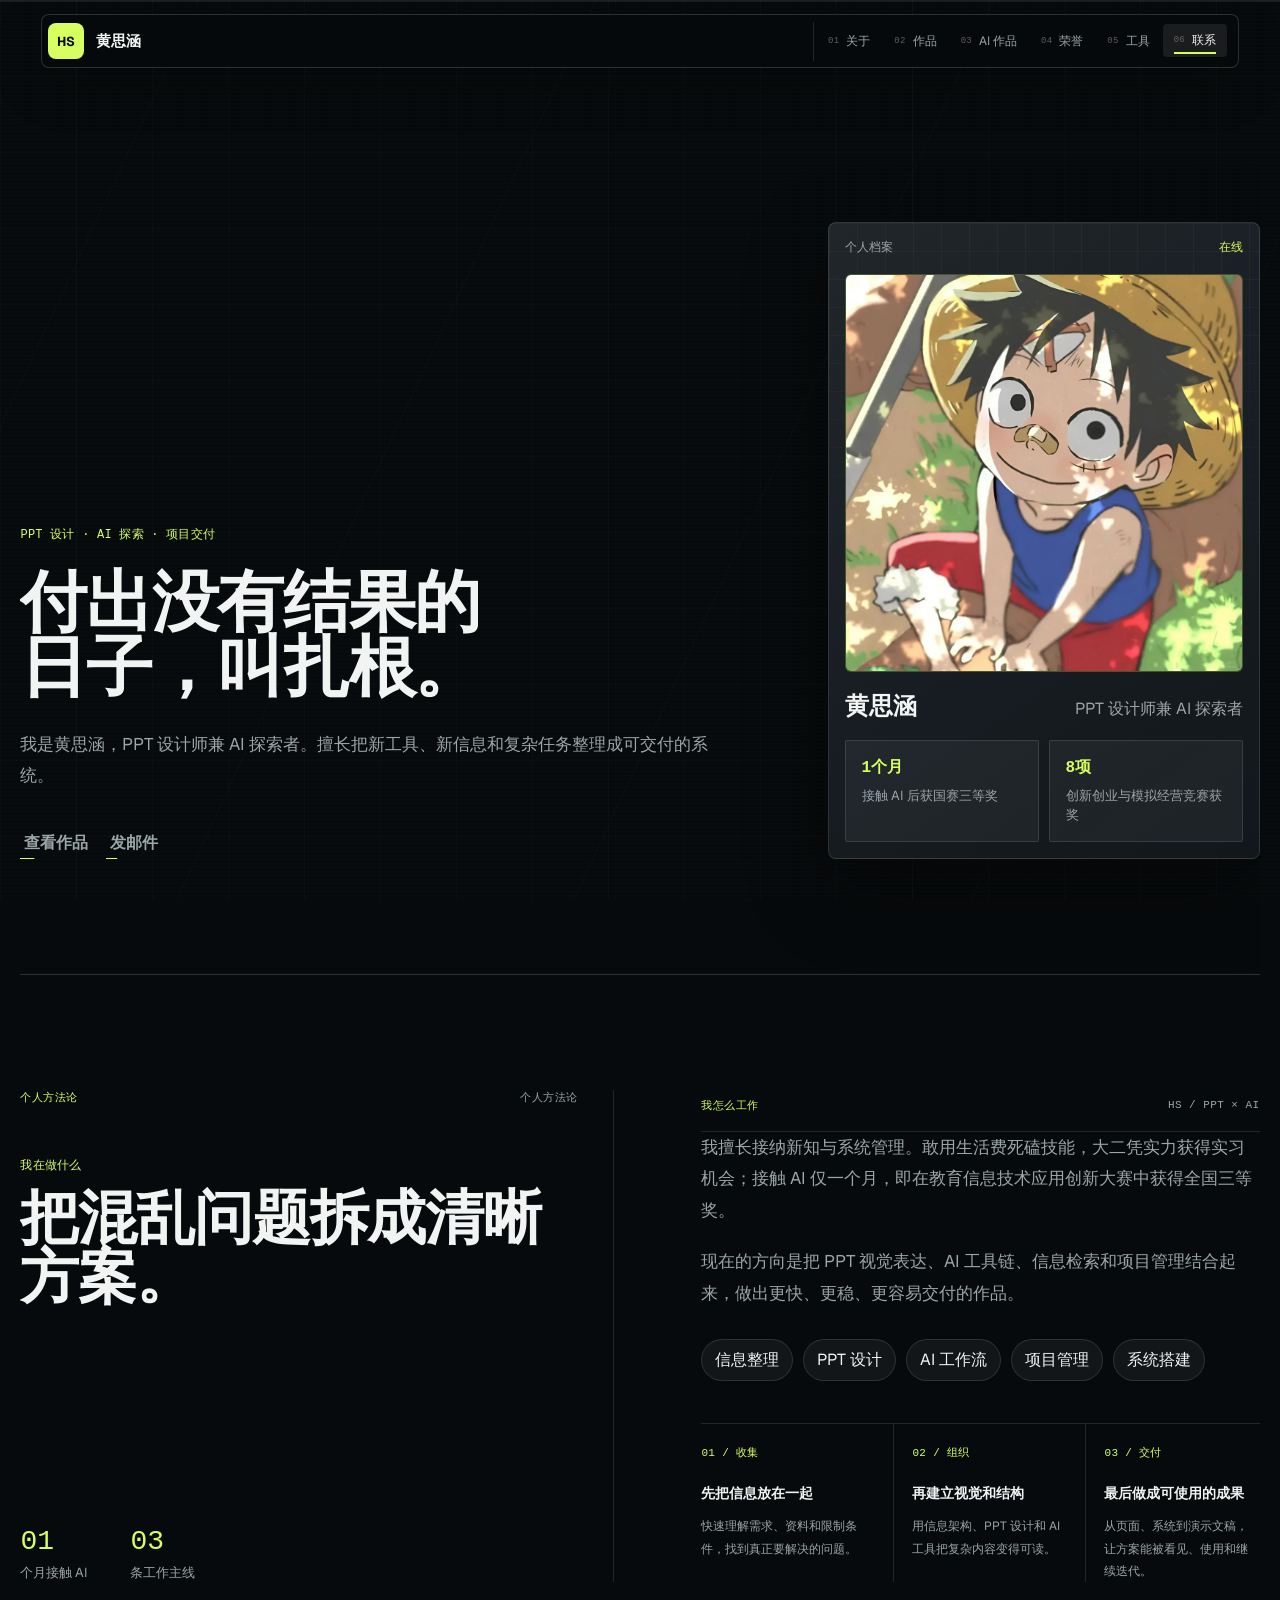
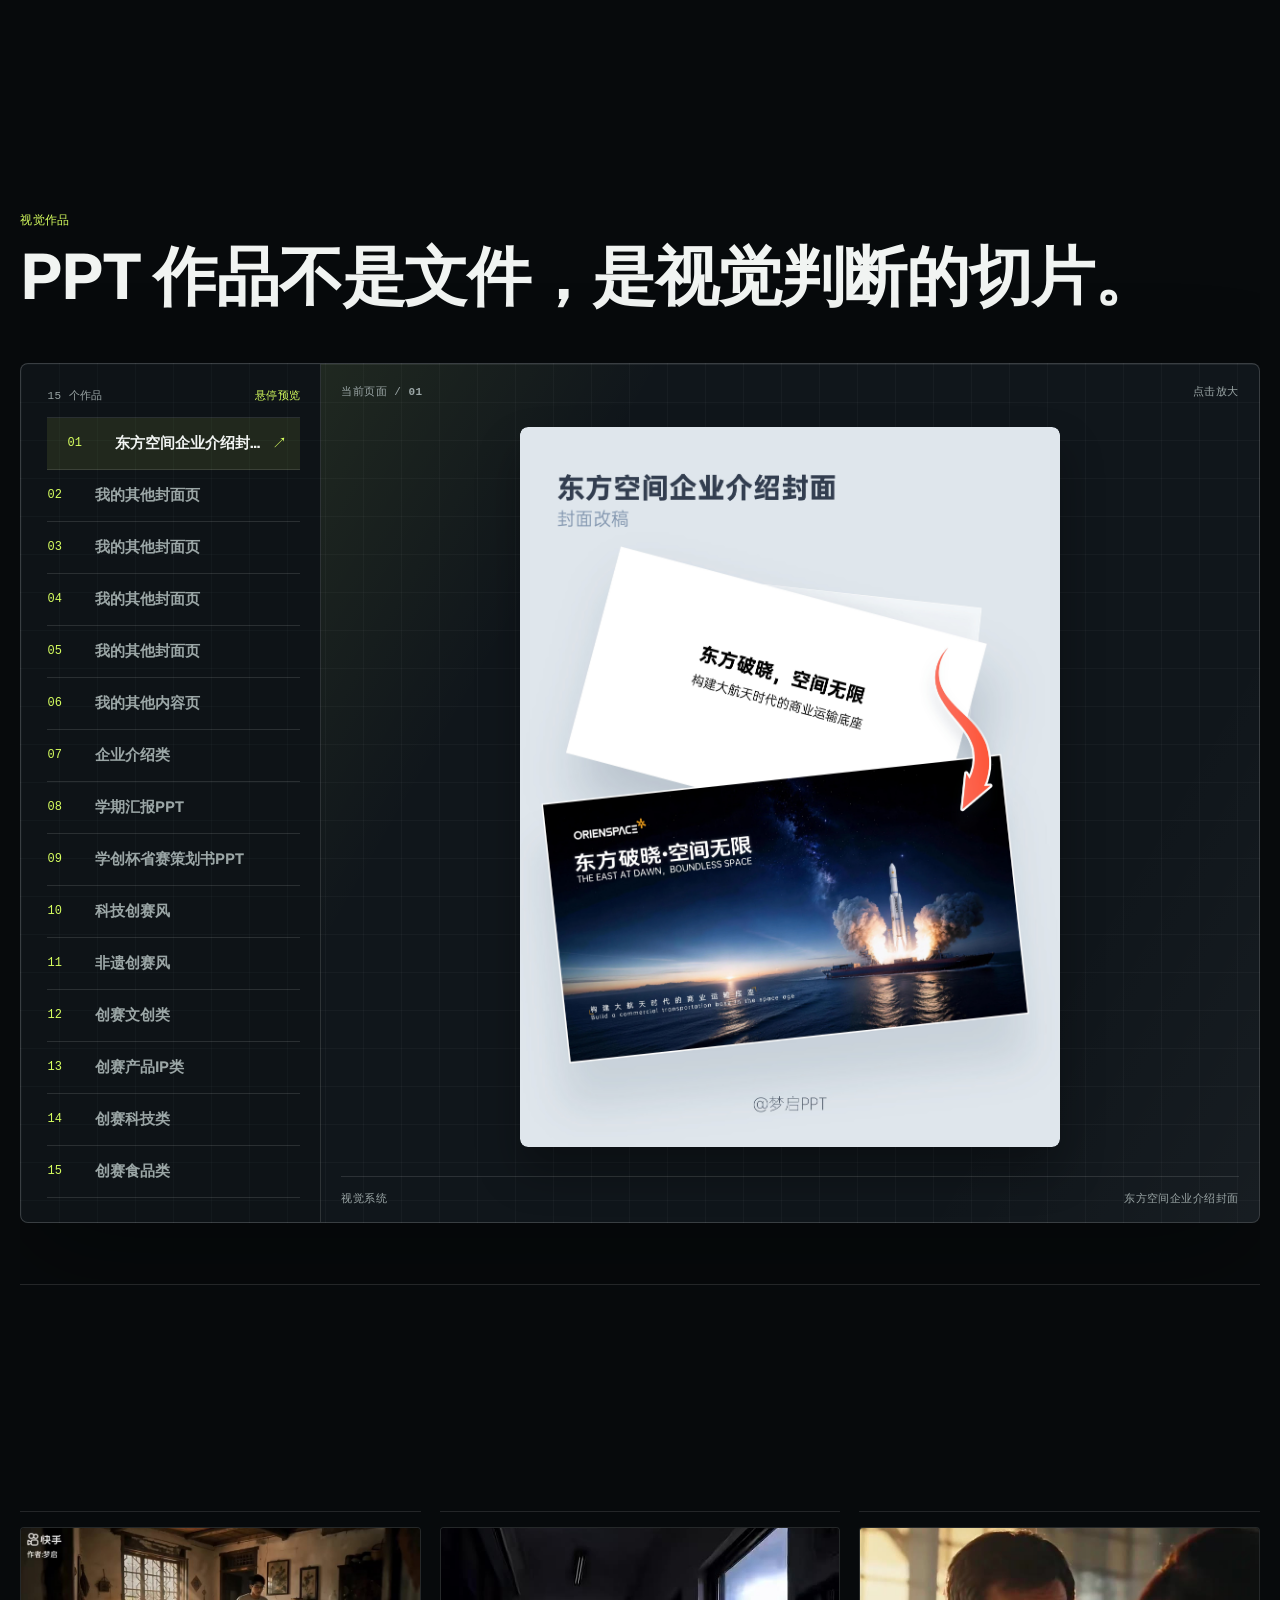
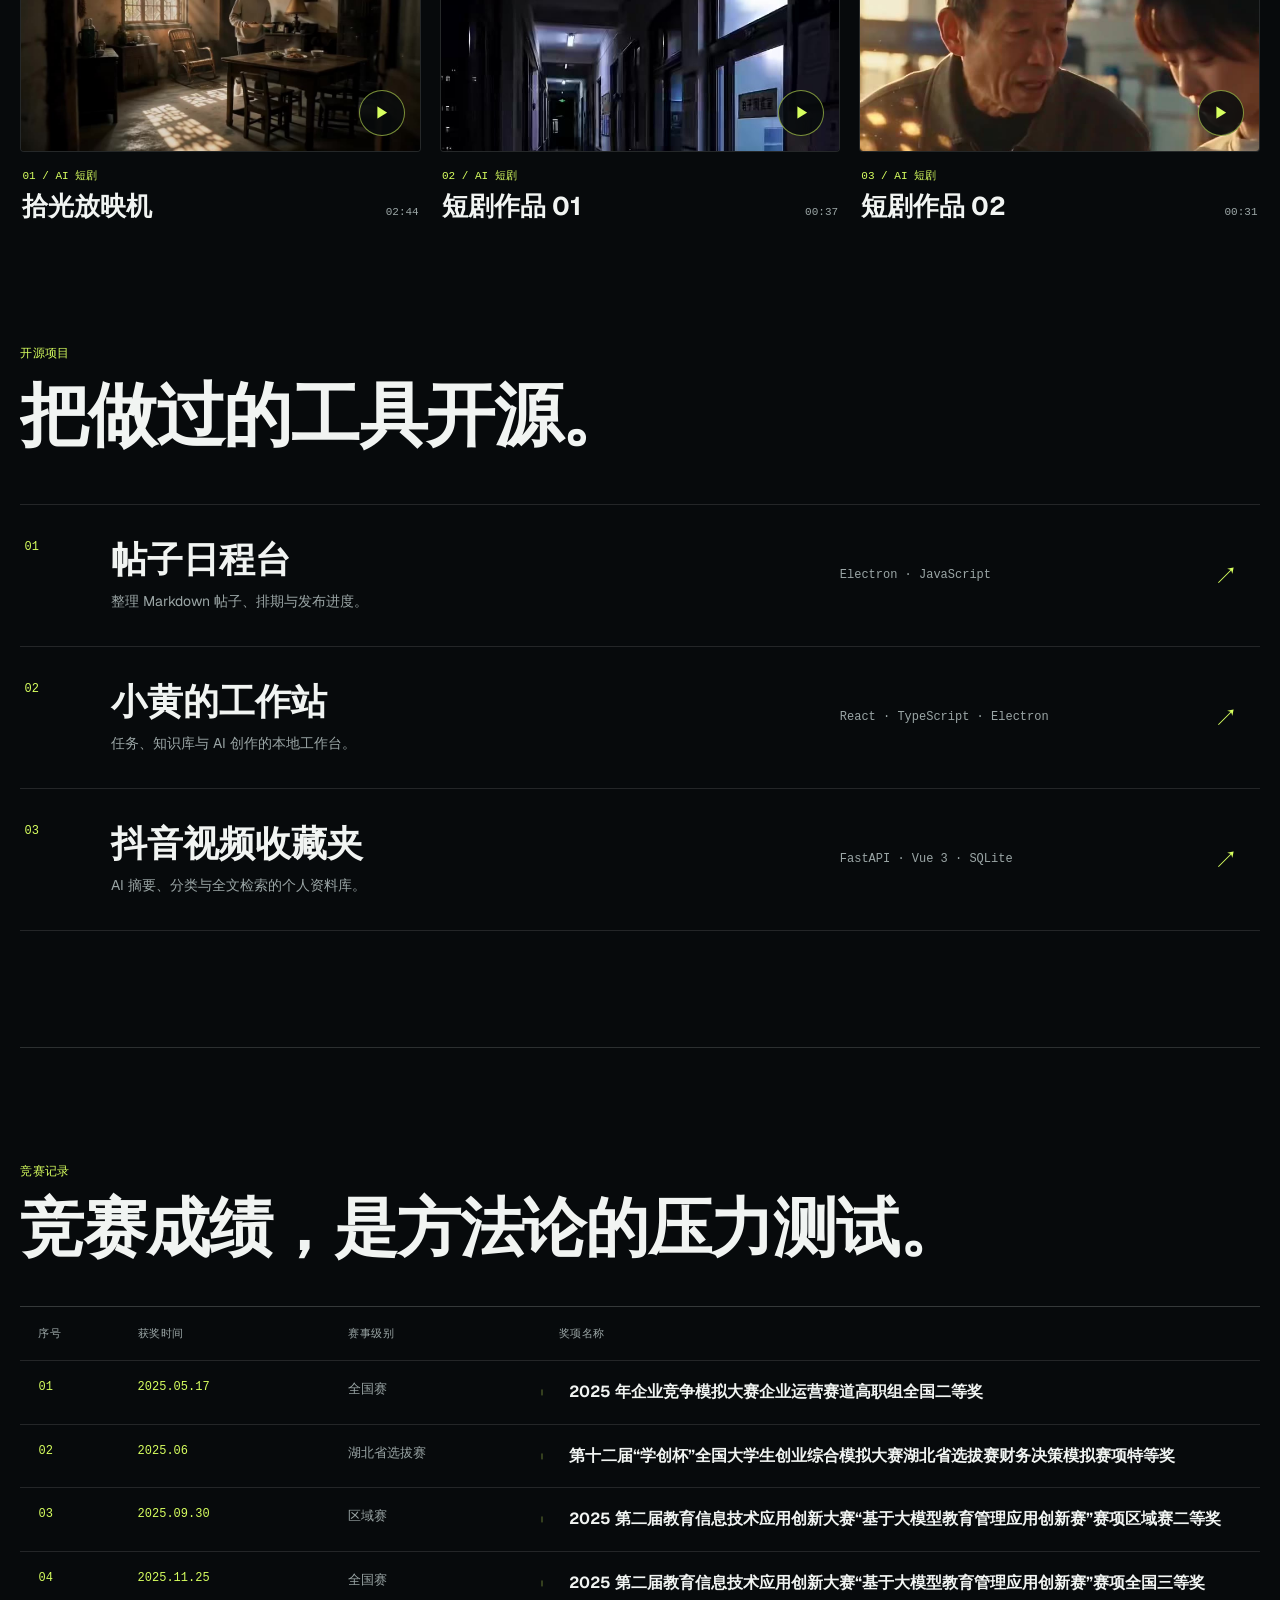
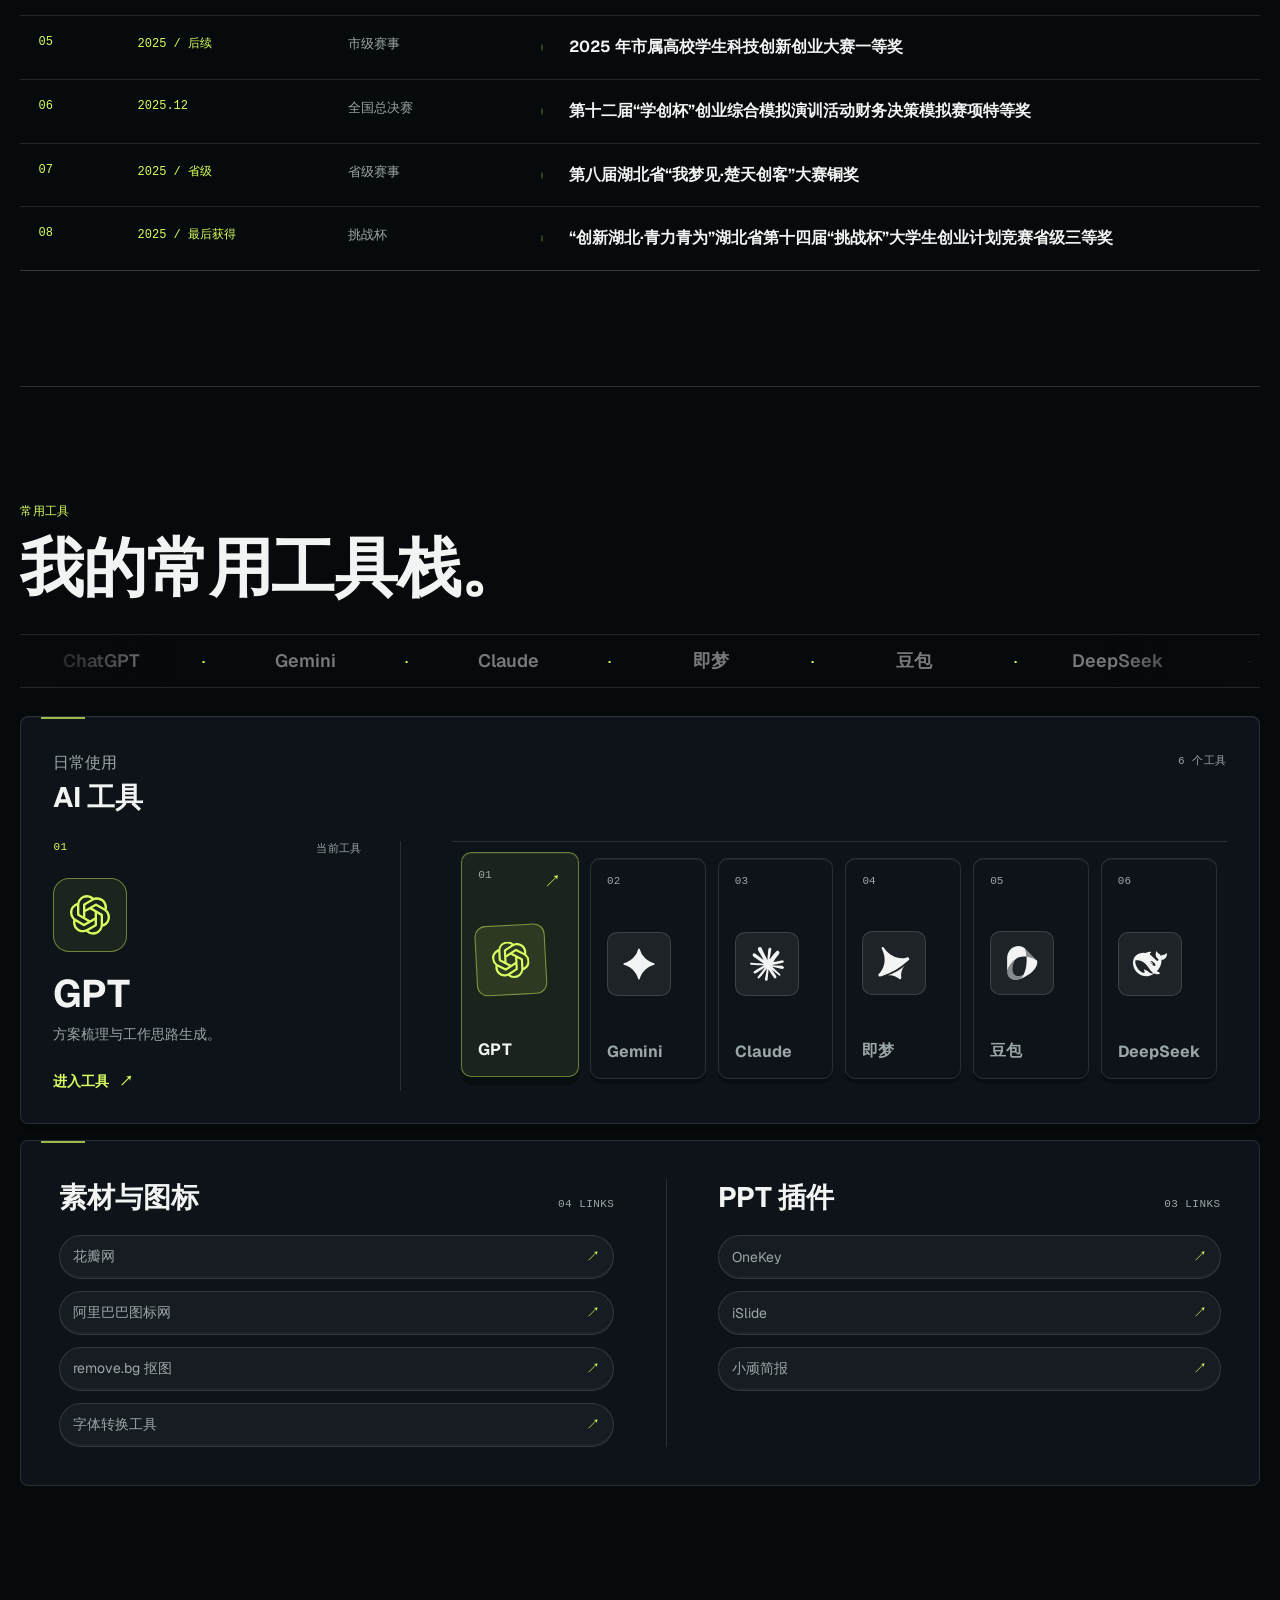
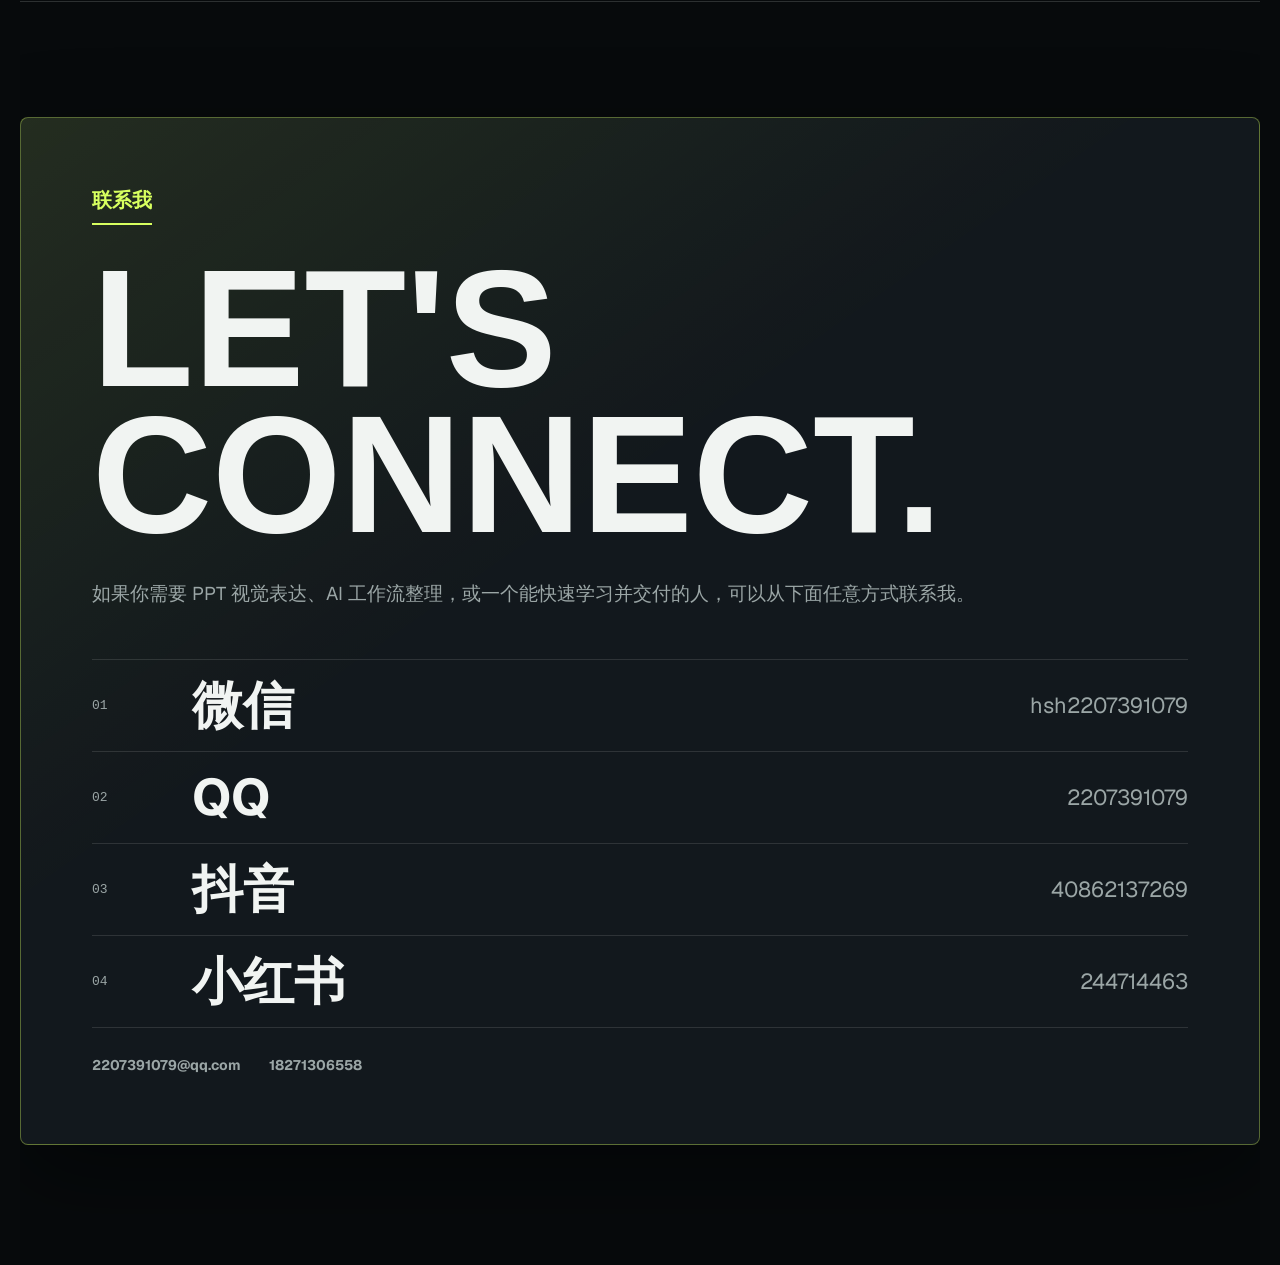
==== commit 15a8fb69: "Refine AI film index and modal player" ====
--- a/index.html
+++ b/index.html
@@ -280,19 +280,16 @@
 
           <div class="film-index" aria-label="AI 短剧作品">
             <button class="film-entry" type="button" data-film-src="assets/ai-works/kuaishou-03.mp4" data-film-poster="assets/ai-works/film-03.jpg" data-film-title="拾光放映机" data-film-index="01" data-film-orientation="landscape" aria-label="播放《拾光放映机》，2 分 44 秒">
-              <span class="film-entry-thumb"><img src="assets/ai-works/film-03.jpg" alt="" loading="lazy" /></span>
+              <span class="film-entry-thumb"><img src="assets/ai-works/film-03.jpg" alt="" loading="lazy" /><span class="film-entry-play" aria-hidden="true">▶</span></span>
               <span class="film-entry-copy"><small>01 / AI 短剧</small><strong>拾光放映机</strong><span>02:44</span></span>
-              <span class="film-entry-play" aria-hidden="true">▶</span>
             </button>
             <button class="film-entry" type="button" data-film-src="assets/ai-works/kuaishou-01.mp4" data-film-poster="assets/ai-works/film-01.jpg" data-film-title="短剧作品 01" data-film-index="02" data-film-orientation="portrait" aria-label="播放短剧作品 01，37 秒">
-              <span class="film-entry-thumb"><img src="assets/ai-works/film-01.jpg" alt="" loading="lazy" /></span>
+              <span class="film-entry-thumb"><img src="assets/ai-works/film-01.jpg" alt="" loading="lazy" /><span class="film-entry-play" aria-hidden="true">▶</span></span>
               <span class="film-entry-copy"><small>02 / AI 短剧</small><strong>短剧作品 01</strong><span>00:37</span></span>
-              <span class="film-entry-play" aria-hidden="true">▶</span>
             </button>
             <button class="film-entry" type="button" data-film-src="assets/ai-works/kuaishou-02.mp4" data-film-poster="assets/ai-works/film-02.jpg" data-film-title="短剧作品 02" data-film-index="03" data-film-orientation="portrait" aria-label="播放短剧作品 02，31 秒">
-              <span class="film-entry-thumb"><img src="assets/ai-works/film-02.jpg" alt="" loading="lazy" /></span>
+              <span class="film-entry-thumb"><img src="assets/ai-works/film-02.jpg" alt="" loading="lazy" /><span class="film-entry-play" aria-hidden="true">▶</span></span>
               <span class="film-entry-copy"><small>03 / AI 短剧</small><strong>短剧作品 02</strong><span>00:31</span></span>
-              <span class="film-entry-play" aria-hidden="true">▶</span>
             </button>
           </div>
         </section>
--- a/styles.css
+++ b/styles.css
@@ -3018,7 +3018,16 @@
   line-height: 1;
 }
 
+.gallery-section {
+  padding-bottom: clamp(48px, 4.8vw, 72px);
+}
+
+.work-section {
+  padding-top: clamp(48px, 4.8vw, 72px);
+}
+
 .ai-work-section {
+  padding-block: clamp(48px, 4.8vw, 72px);
   border-top: 1px solid var(--line);
 }
 
@@ -3031,32 +3040,27 @@
 .film-index {
   display: grid;
   grid-template-columns: repeat(3, minmax(0, 1fr));
-  gap: 14px;
-  max-width: 1320px;
+  gap: clamp(16px, 1.5vw, 28px);
   margin-top: 48px;
 }
 
 .film-entry {
-  display: grid;
-  grid-template-columns: 96px minmax(0, 1fr) 36px;
-  gap: 14px;
-  align-items: center;
+  display: block;
   min-width: 0;
-  min-height: 124px;
-  padding: 13px;
-  border: 1px solid var(--line);
-  border-radius: 5px;
+  padding: 15px 0 0;
+  border: 0;
+  border-top: 1px solid var(--line);
+  border-radius: 0;
   color: var(--text);
-  background: rgba(17, 23, 27, 0.82);
+  background: transparent;
   text-align: left;
   cursor: pointer;
-  transition: border-color 180ms ease, background-color 180ms ease;
+  transition: border-color 180ms ease;
 }
 
 .film-entry:hover,
 .film-entry:focus-visible {
   border-color: rgba(215, 255, 95, 0.7);
-  background: rgba(215, 255, 95, 0.055);
 }
 
 .film-entry:focus-visible,
@@ -3066,11 +3070,13 @@
 }
 
 .film-entry-thumb {
+  position: relative;
   display: block;
-  width: 96px;
-  height: 96px;
+  width: 100%;
+  aspect-ratio: 16 / 9;
   overflow: hidden;
-  border-radius: 3px;
+  border: 1px solid var(--line);
+  border-radius: 4px;
   background: #080b0d;
 }
 
@@ -3080,12 +3086,17 @@
   object-fit: cover;
 }
 
+.film-entry[data-film-orientation="portrait"] .film-entry-thumb img {
+  object-position: center 28%;
+}
+
 .film-entry-copy {
-  display: flex;
+  display: grid;
+  grid-template-columns: minmax(0, 1fr) auto;
   min-width: 0;
-  flex-direction: column;
-  align-items: flex-start;
-  gap: 7px;
+  align-items: baseline;
+  gap: 8px 12px;
+  padding: 16px 2px 0;
 }
 
 .film-entry-copy small,
@@ -3100,31 +3111,41 @@
   color: var(--accent);
 }
 
+.film-entry-copy small {
+  grid-column: 1 / -1;
+}
+
 .film-entry-copy strong {
-  font-size: clamp(18px, 1.55vw, 24px);
+  min-width: 0;
+  font-size: clamp(22px, 2vw, 30px);
   line-height: 1.2;
 }
 
 .film-entry-copy > span {
+  justify-self: end;
   color: var(--muted);
 }
 
 .film-entry-play {
-  display: grid;
-  width: 36px;
-  height: 36px;
+  position: absolute;
+  right: 15px;
+  bottom: 15px;
+  display: grid;
+  width: 46px;
+  height: 46px;
   place-items: center;
   border: 1px solid rgba(215, 255, 95, 0.55);
   border-radius: 50%;
   color: var(--accent);
-  font-size: 12px;
+  background: rgba(8, 11, 13, 0.84);
+  font-size: 15px;
   padding-left: 2px;
 }
 
 .film-dialog {
   position: fixed;
   inset: 0;
-  width: min(92vw, 1100px, 145dvh);
+  width: min(96vw, 1800px, 150dvh);
   max-width: none;
   max-height: calc(100dvh - 24px);
   margin: auto;
@@ -3141,7 +3162,7 @@
 }
 
 .film-dialog.is-portrait {
-  width: min(90vw, 48dvh, 460px);
+  width: min(90vw, 50dvh, 680px);
 }
 
 .film-dialog-head {
@@ -3195,8 +3216,11 @@
 
 @media (max-width: 920px) {
   .film-index {
-    grid-template-columns: 1fr;
-    max-width: 720px;
+    grid-template-columns: repeat(2, minmax(0, 1fr));
+  }
+
+  .film-entry:first-child {
+    grid-column: 1 / -1;
   }
 
   .open-source-item {
@@ -3233,22 +3257,16 @@
   }
 
   .film-index {
+    grid-template-columns: 1fr;
+    gap: 28px;
     margin-top: 34px;
   }
 
-  .film-entry {
-    grid-template-columns: 80px minmax(0, 1fr) 36px;
-    min-height: 104px;
-    gap: 12px;
-    padding: 11px;
-  }
-
-  .film-entry-thumb {
-    width: 80px;
-    height: 80px;
+  .film-entry:first-child {
+    grid-column: auto;
   }
 
   .film-entry-copy strong {
-    font-size: 20px;
-  }
-}
+    font-size: 23px;
+  }
+}
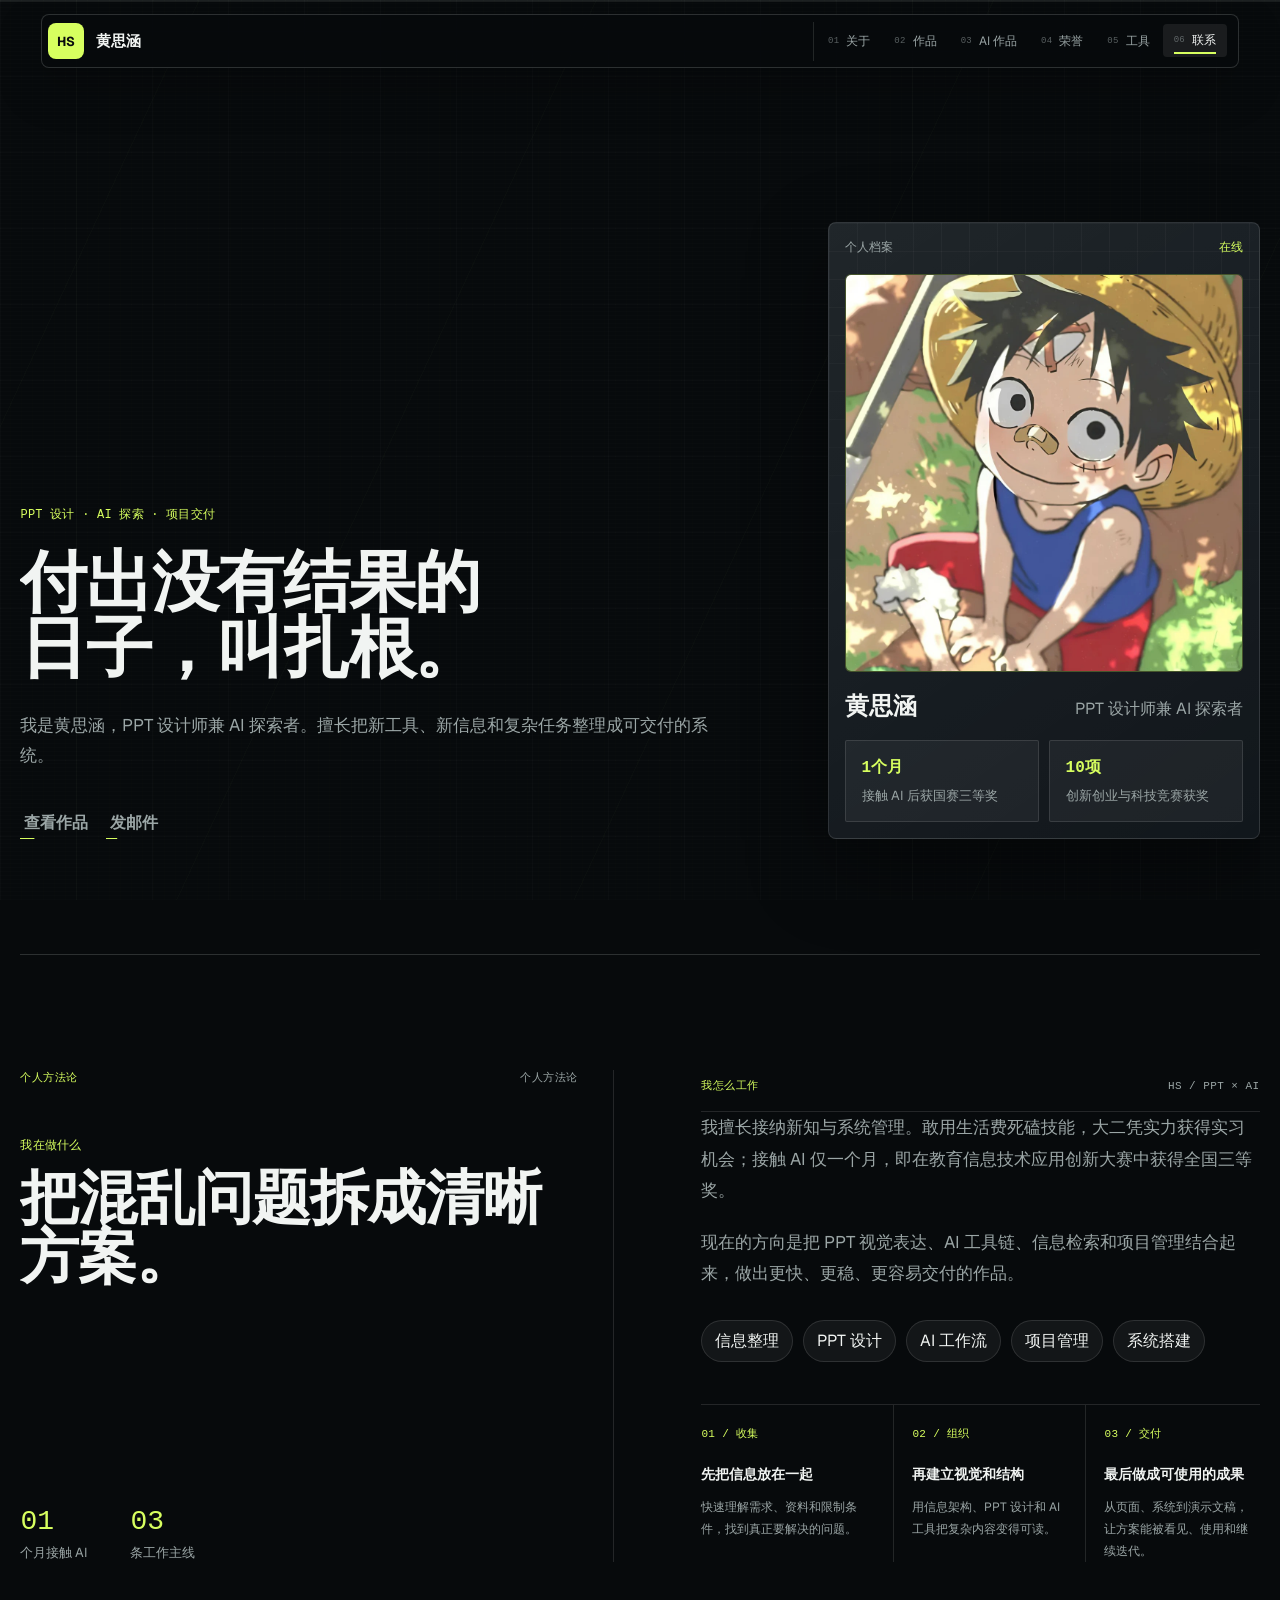
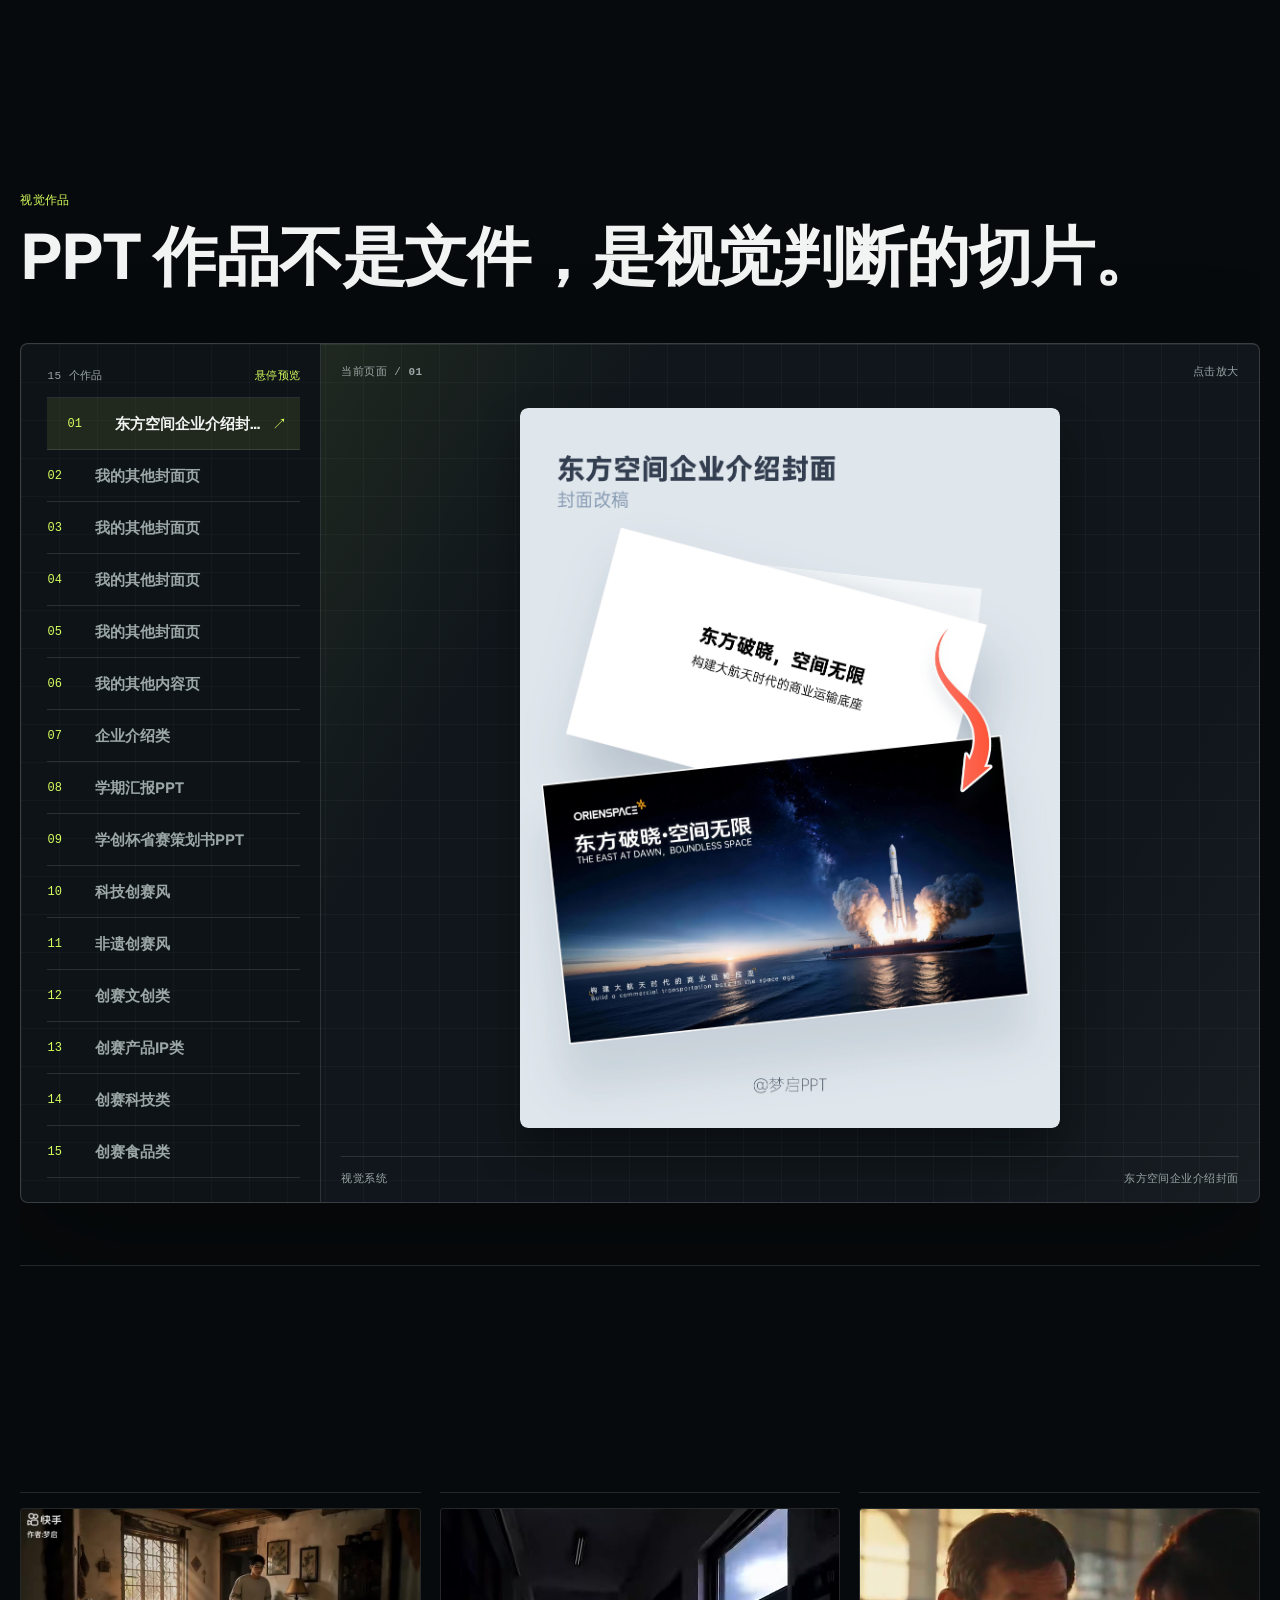
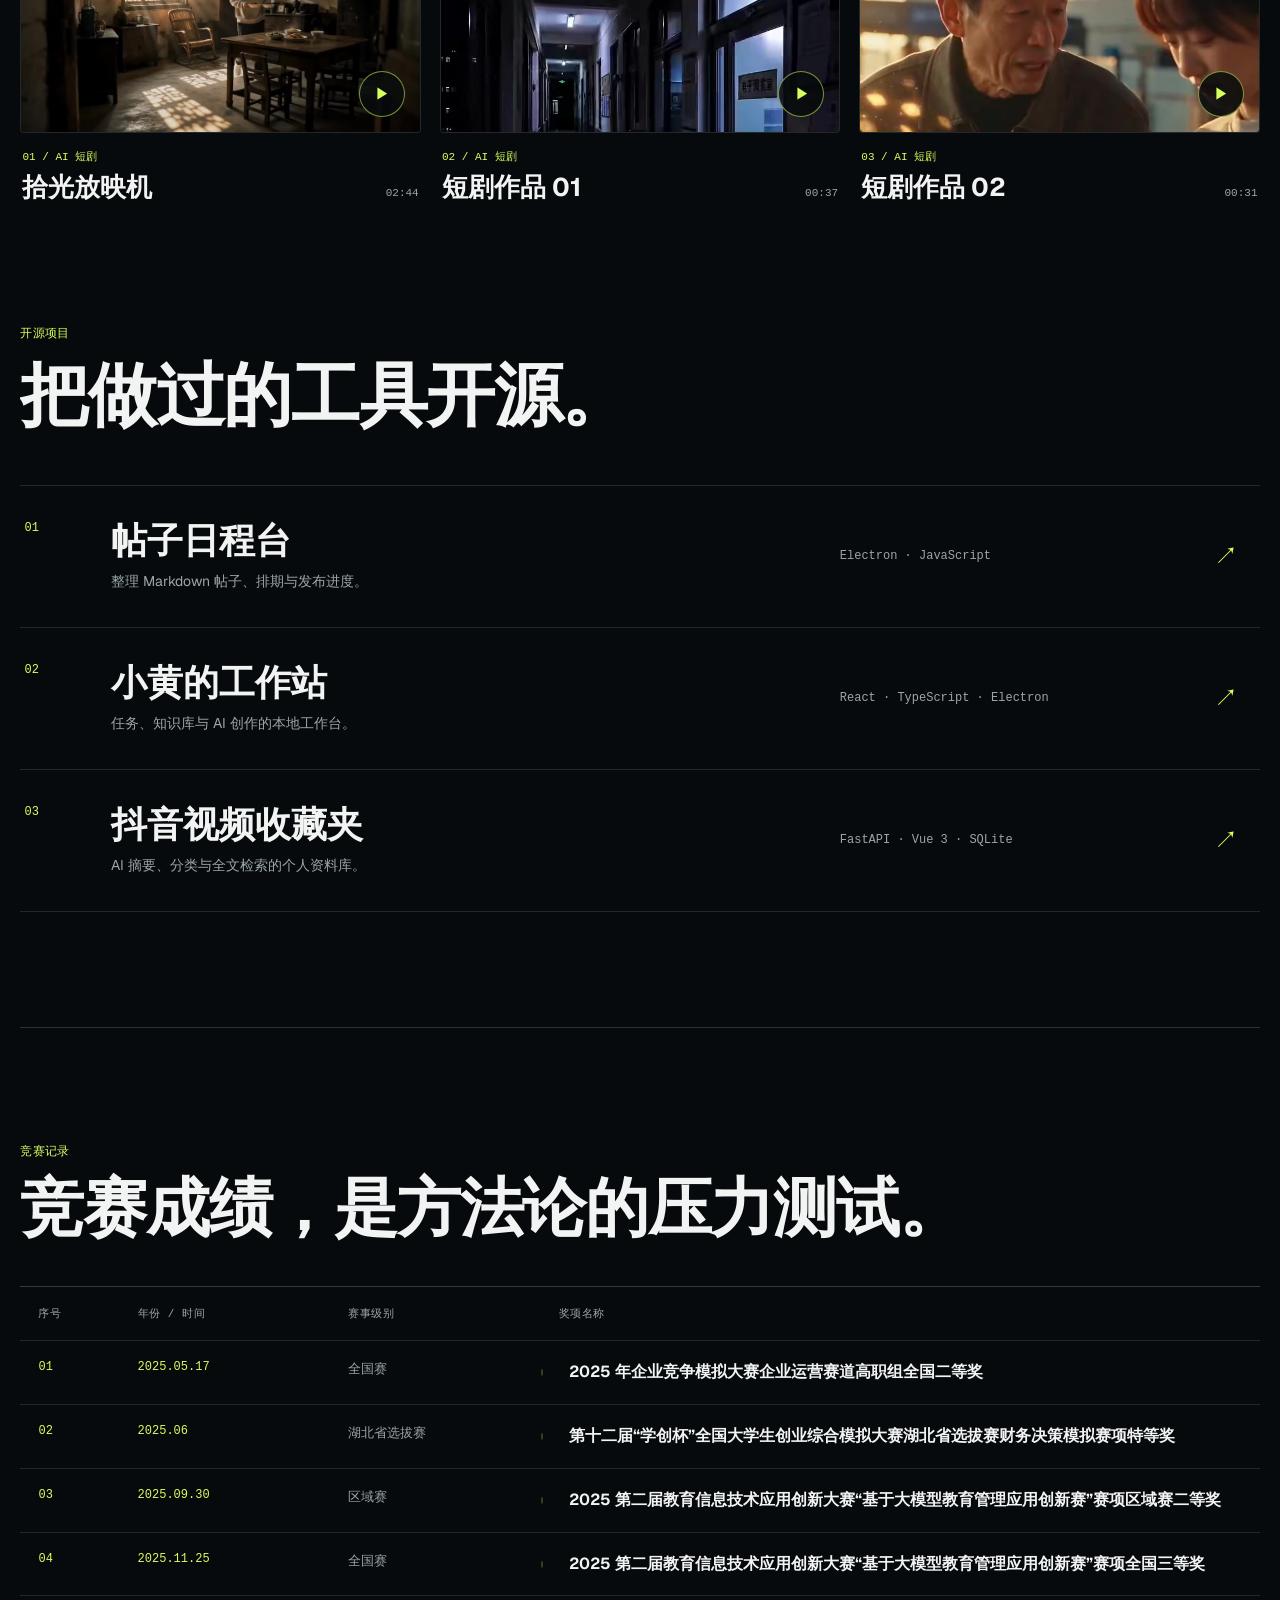
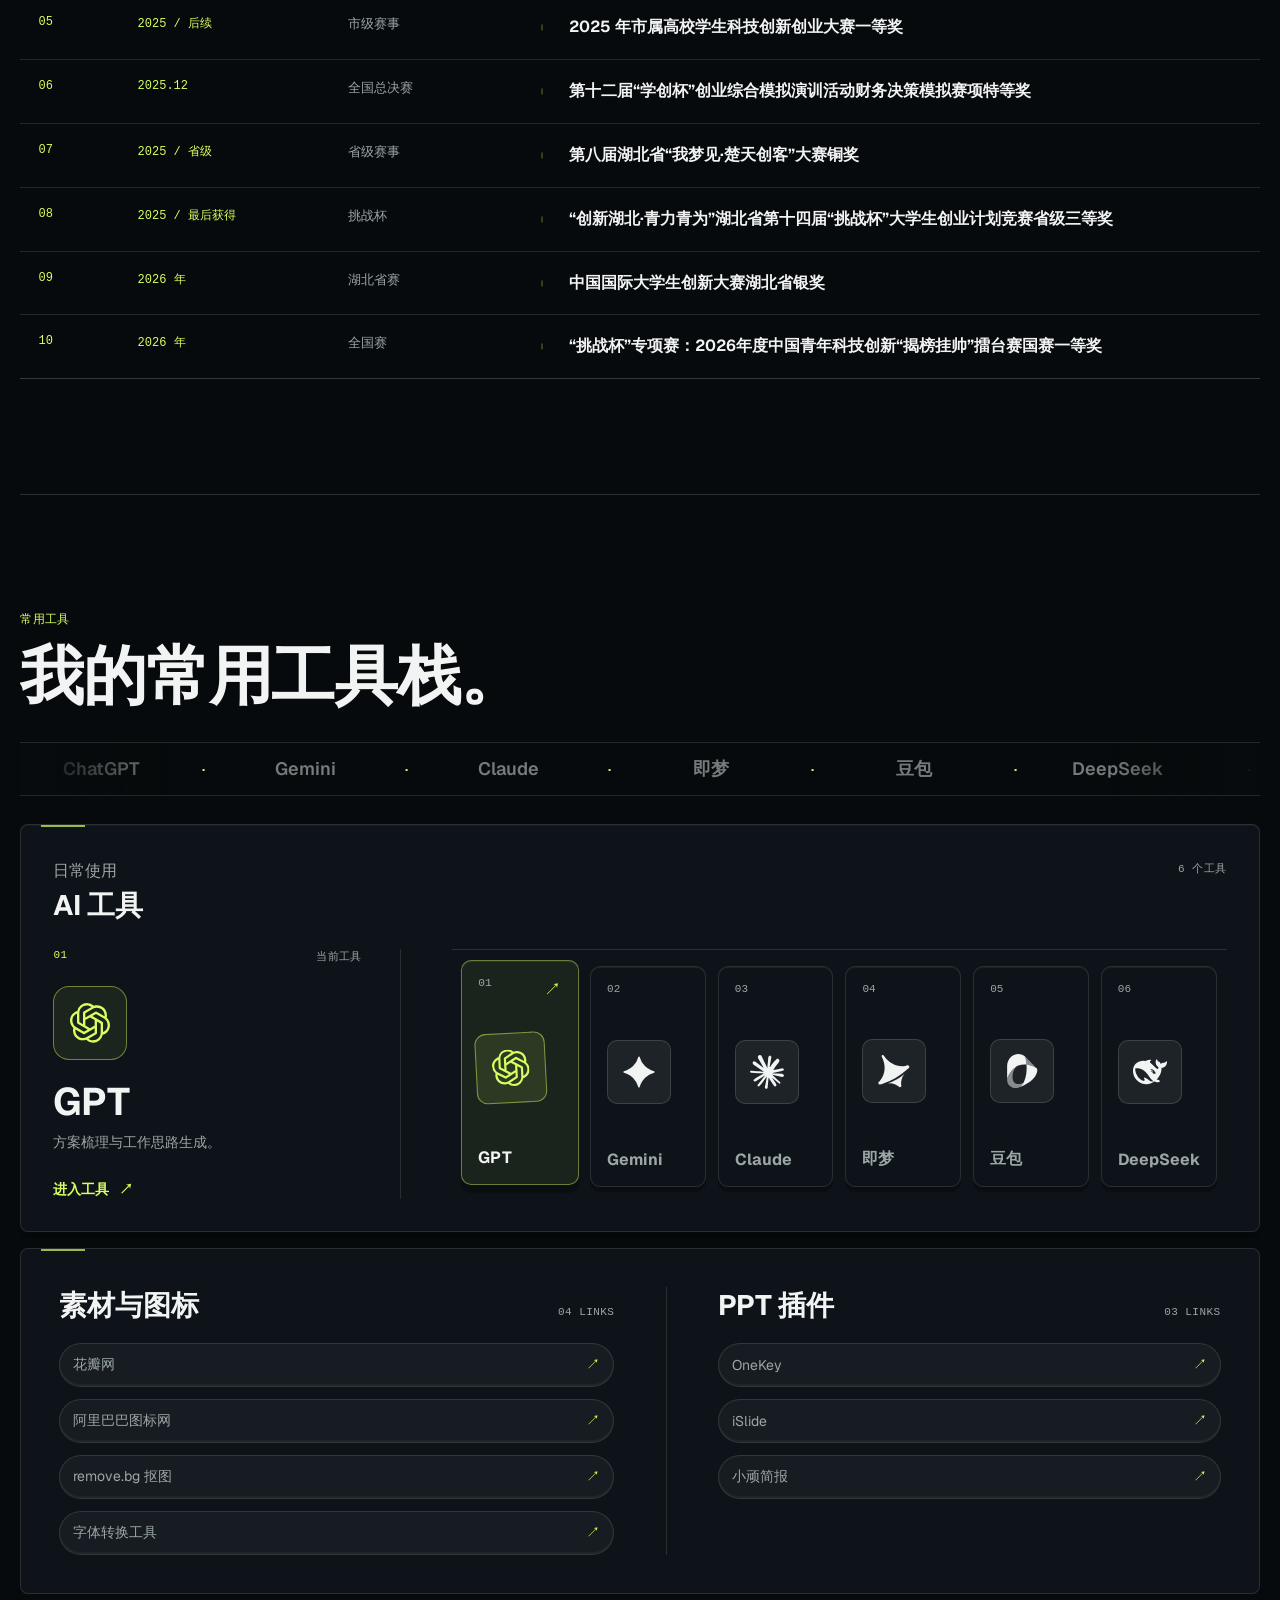
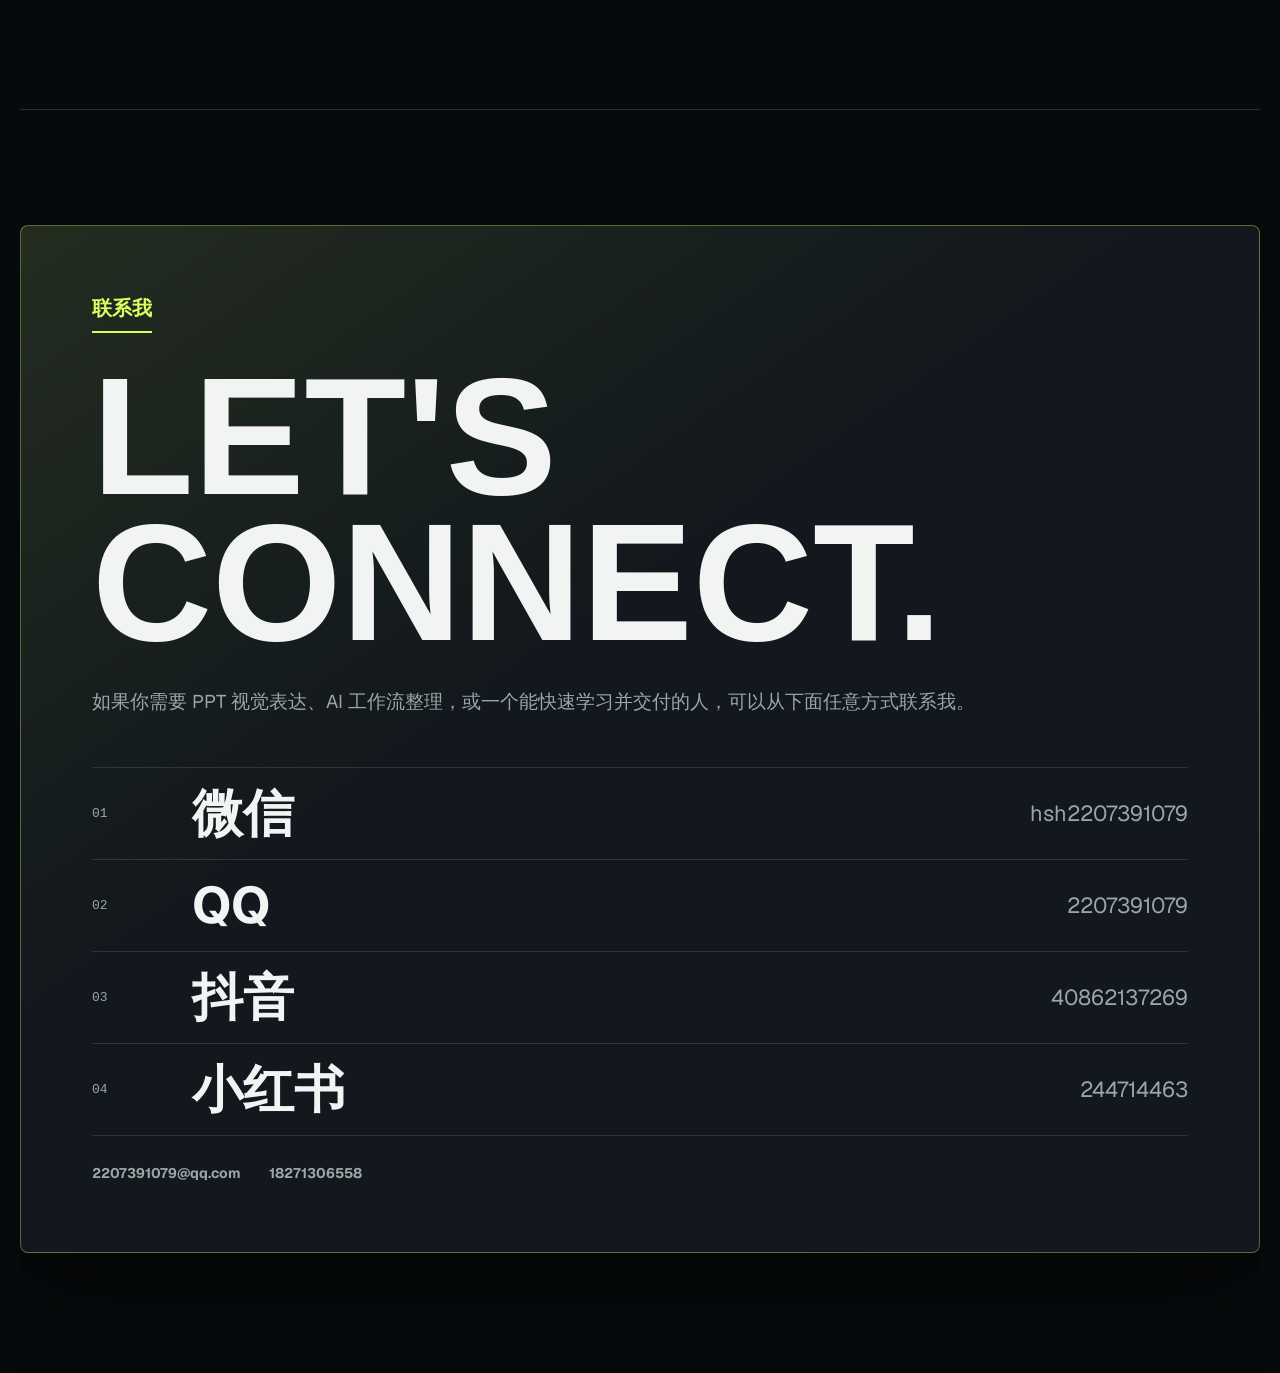
==== commit 7153af79: "Refine AI film index and modal player" ====
--- a/index.html
+++ b/index.html
@@ -89,8 +89,8 @@
                 <span>接触 AI 后获国赛三等奖</span>
               </div>
               <div>
-                <strong>8项</strong>
-                <span>创新创业与模拟经营竞赛获奖</span>
+                <strong>10项</strong>
+                <span>创新创业与科技竞赛获奖</span>
               </div>
             </div>
           </aside>
@@ -330,11 +330,11 @@
 
           <div class="honor-table-wrap" data-reveal>
             <table class="honor-table">
-              <caption class="sr-only">黄思涵按获奖时间排序的竞赛记录</caption>
+              <caption class="sr-only">黄思涵的竞赛获奖记录</caption>
               <thead>
                 <tr>
                   <th scope="col">序号</th>
-                  <th scope="col">获奖时间</th>
+                  <th scope="col">年份 / 时间</th>
                   <th scope="col">赛事级别</th>
                   <th scope="col">奖项名称</th>
                 </tr>
@@ -387,6 +387,18 @@
                   <td>2025 / 最后获得</td>
                   <td>挑战杯</td>
                   <td>“创新湖北·青力青为”湖北省第十四届“挑战杯”大学生创业计划竞赛省级三等奖</td>
+                </tr>
+                <tr>
+                  <td>09</td>
+                  <td><time datetime="2026">2026 年</time></td>
+                  <td>湖北省赛</td>
+                  <td>中国国际大学生创新大赛湖北省银奖</td>
+                </tr>
+                <tr>
+                  <td>10</td>
+                  <td><time datetime="2026">2026 年</time></td>
+                  <td>全国赛</td>
+                  <td>“挑战杯”专项赛：2026年度中国青年科技创新“揭榜挂帅”擂台赛国赛一等奖</td>
                 </tr>
               </tbody>
             </table>
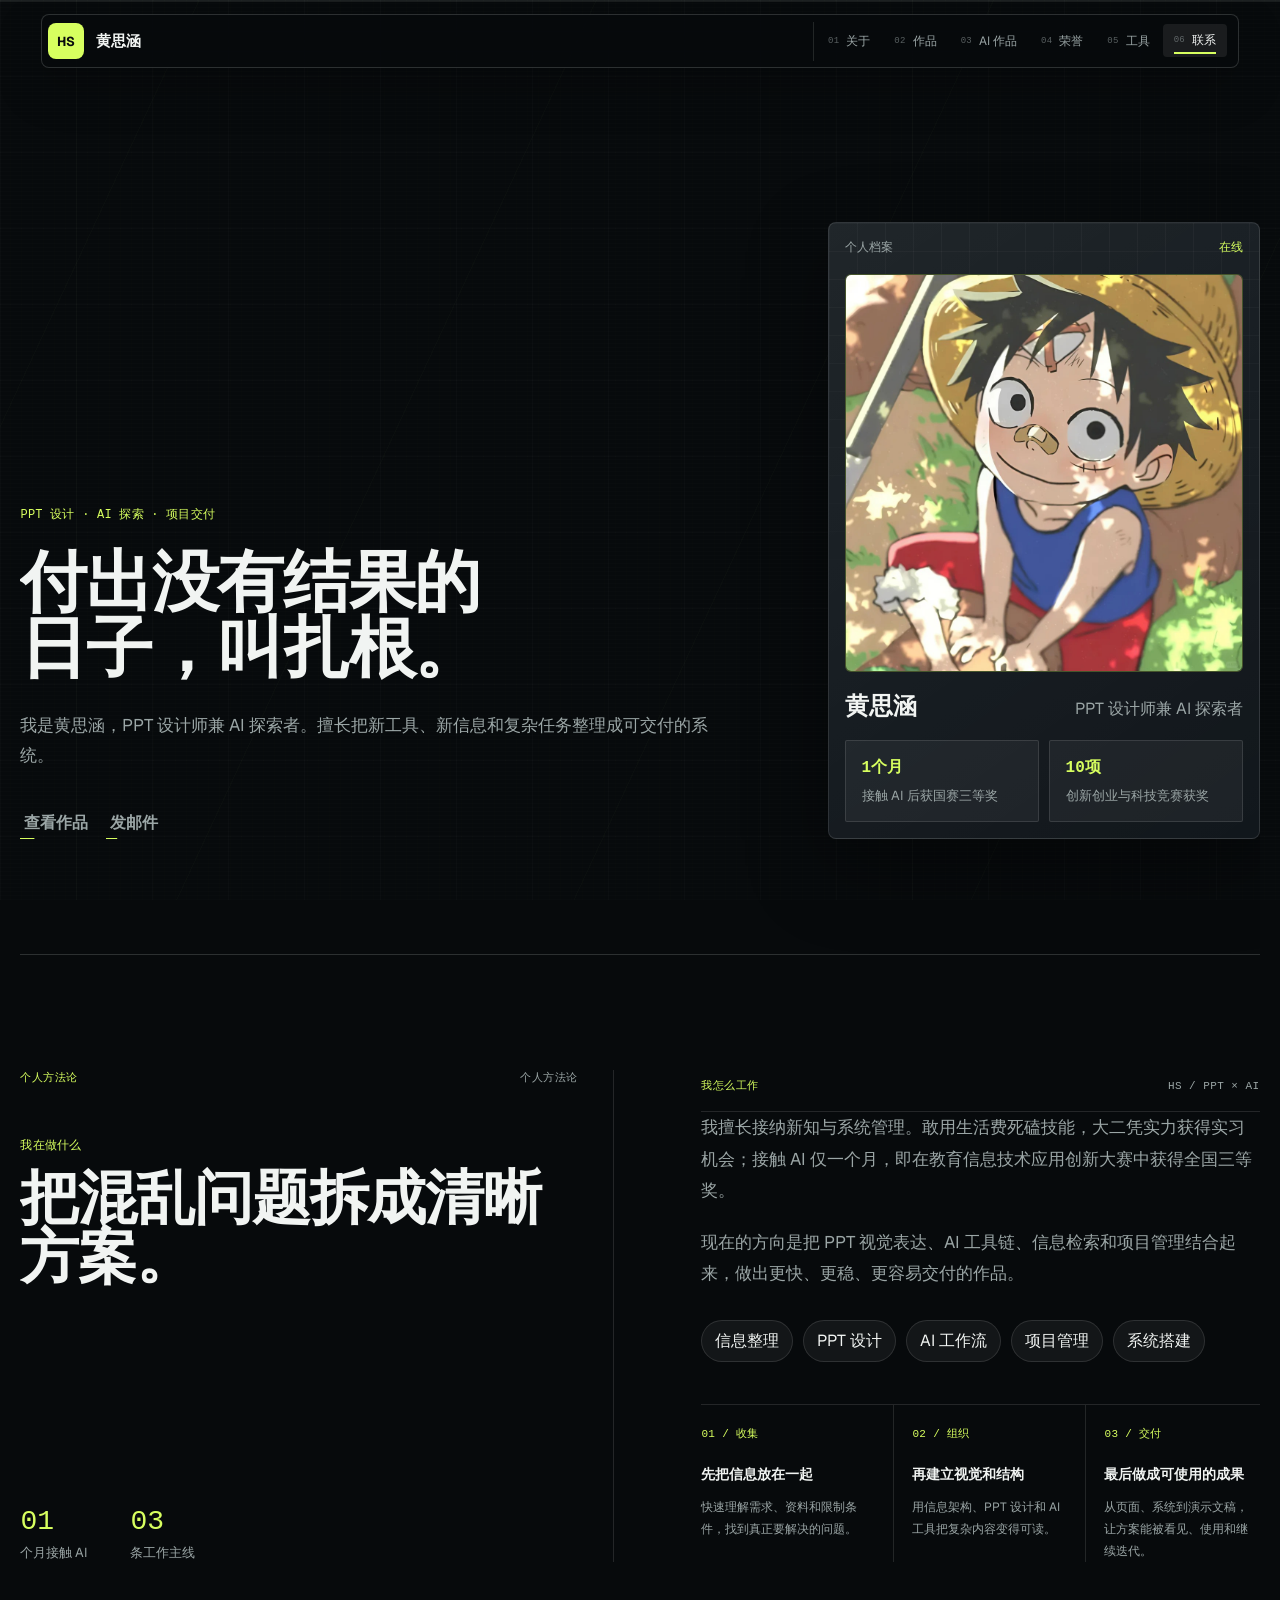
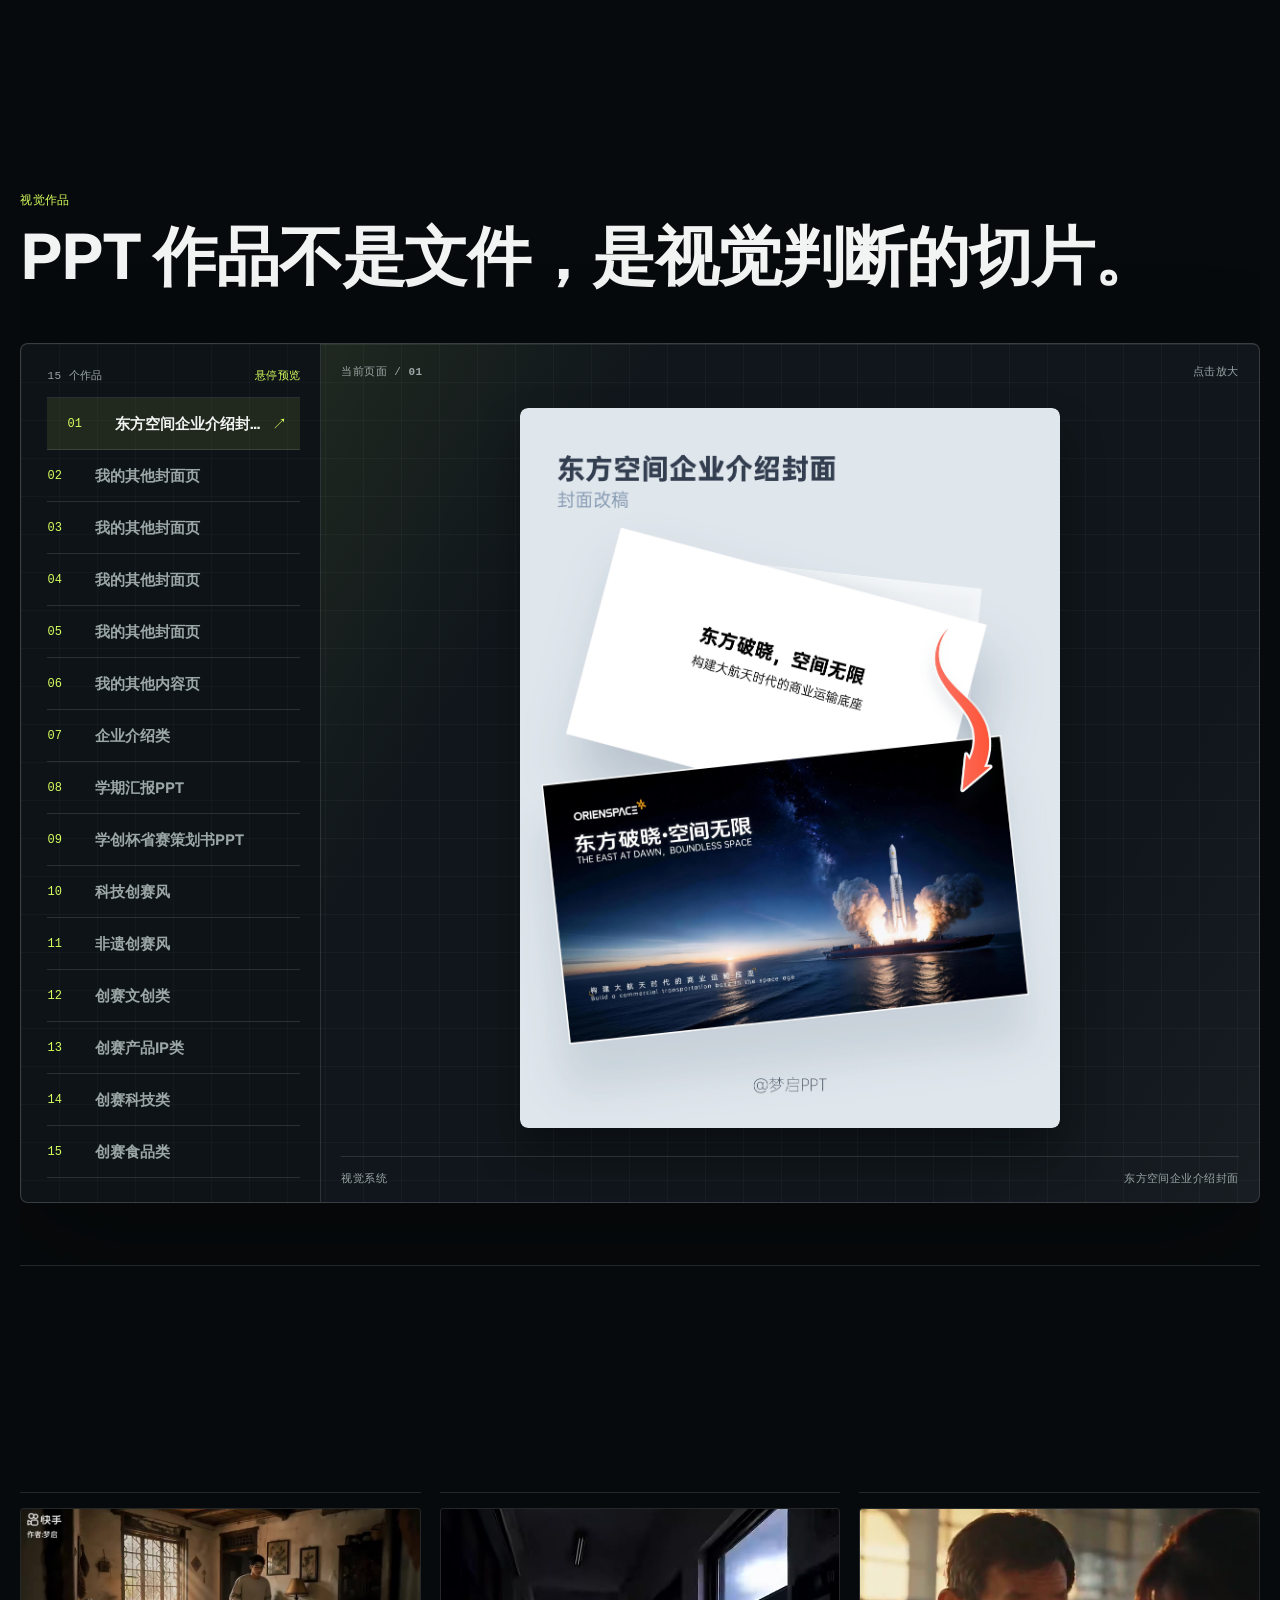
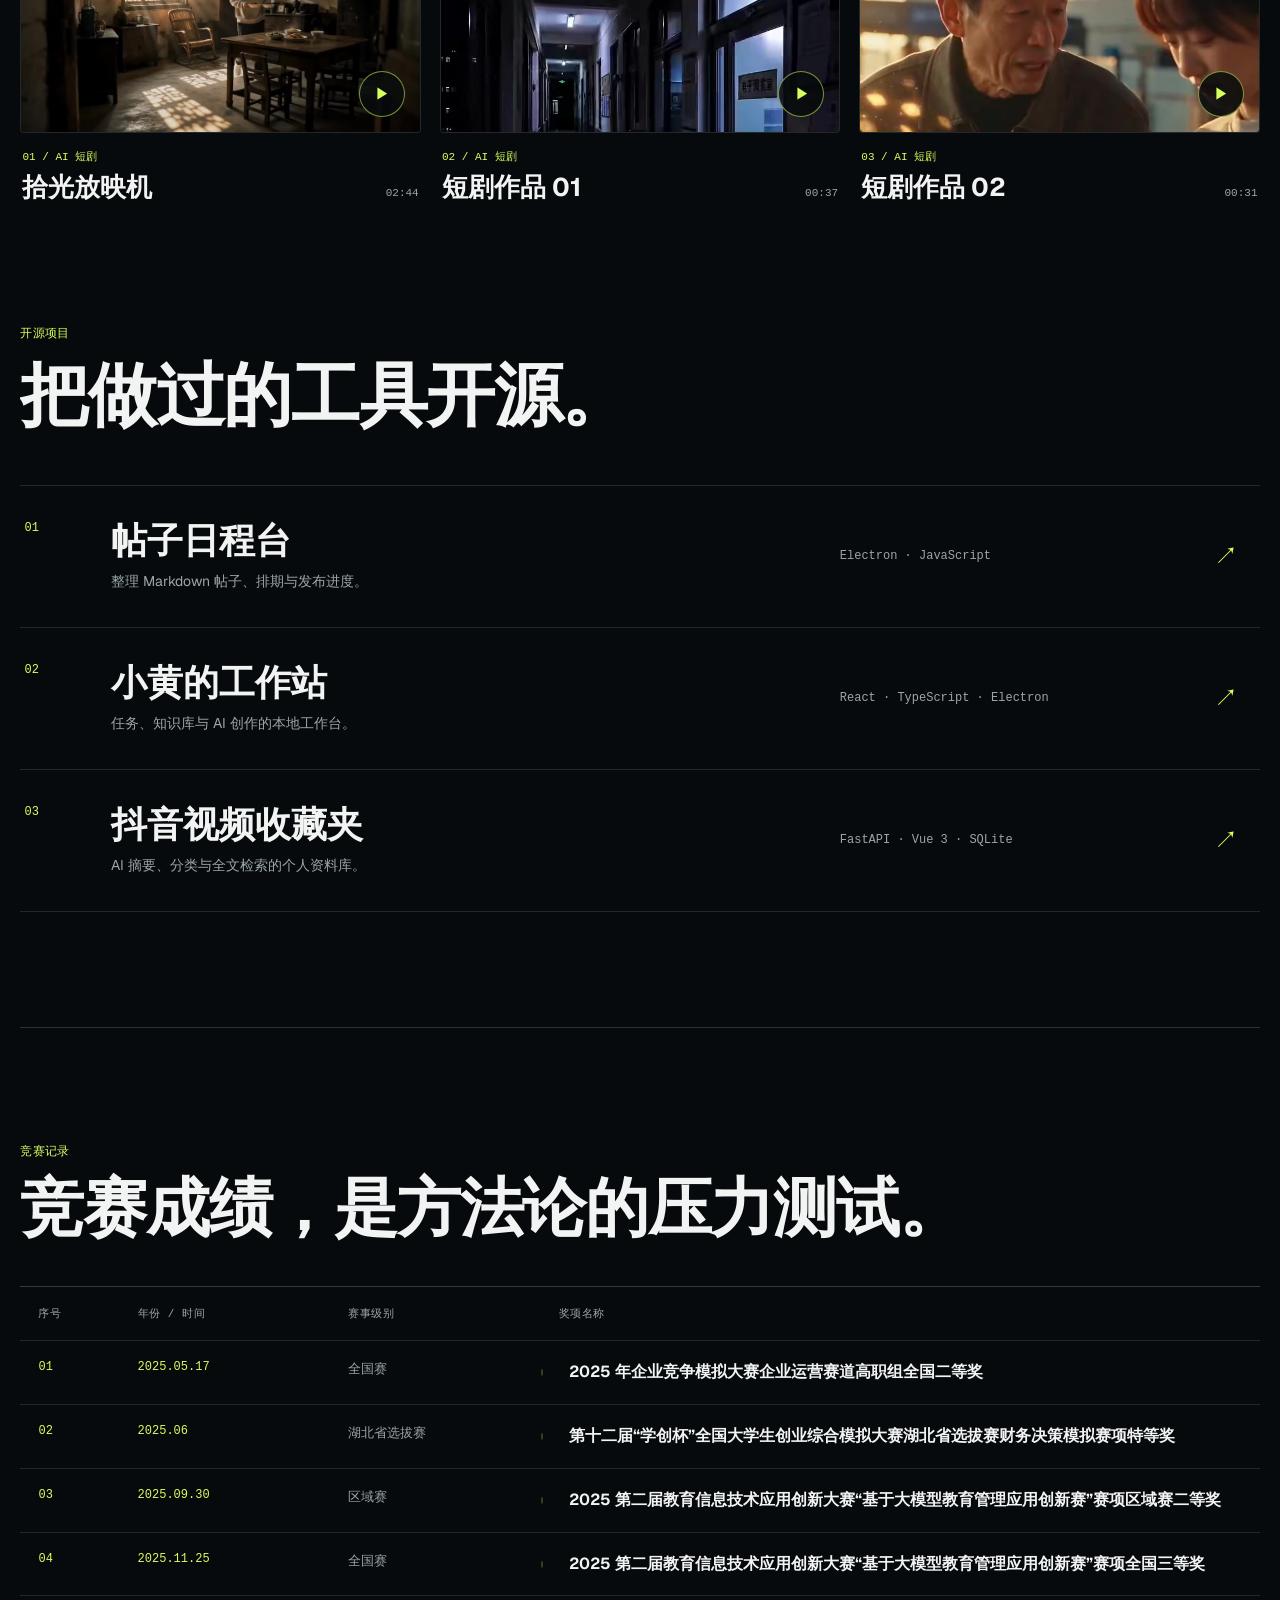
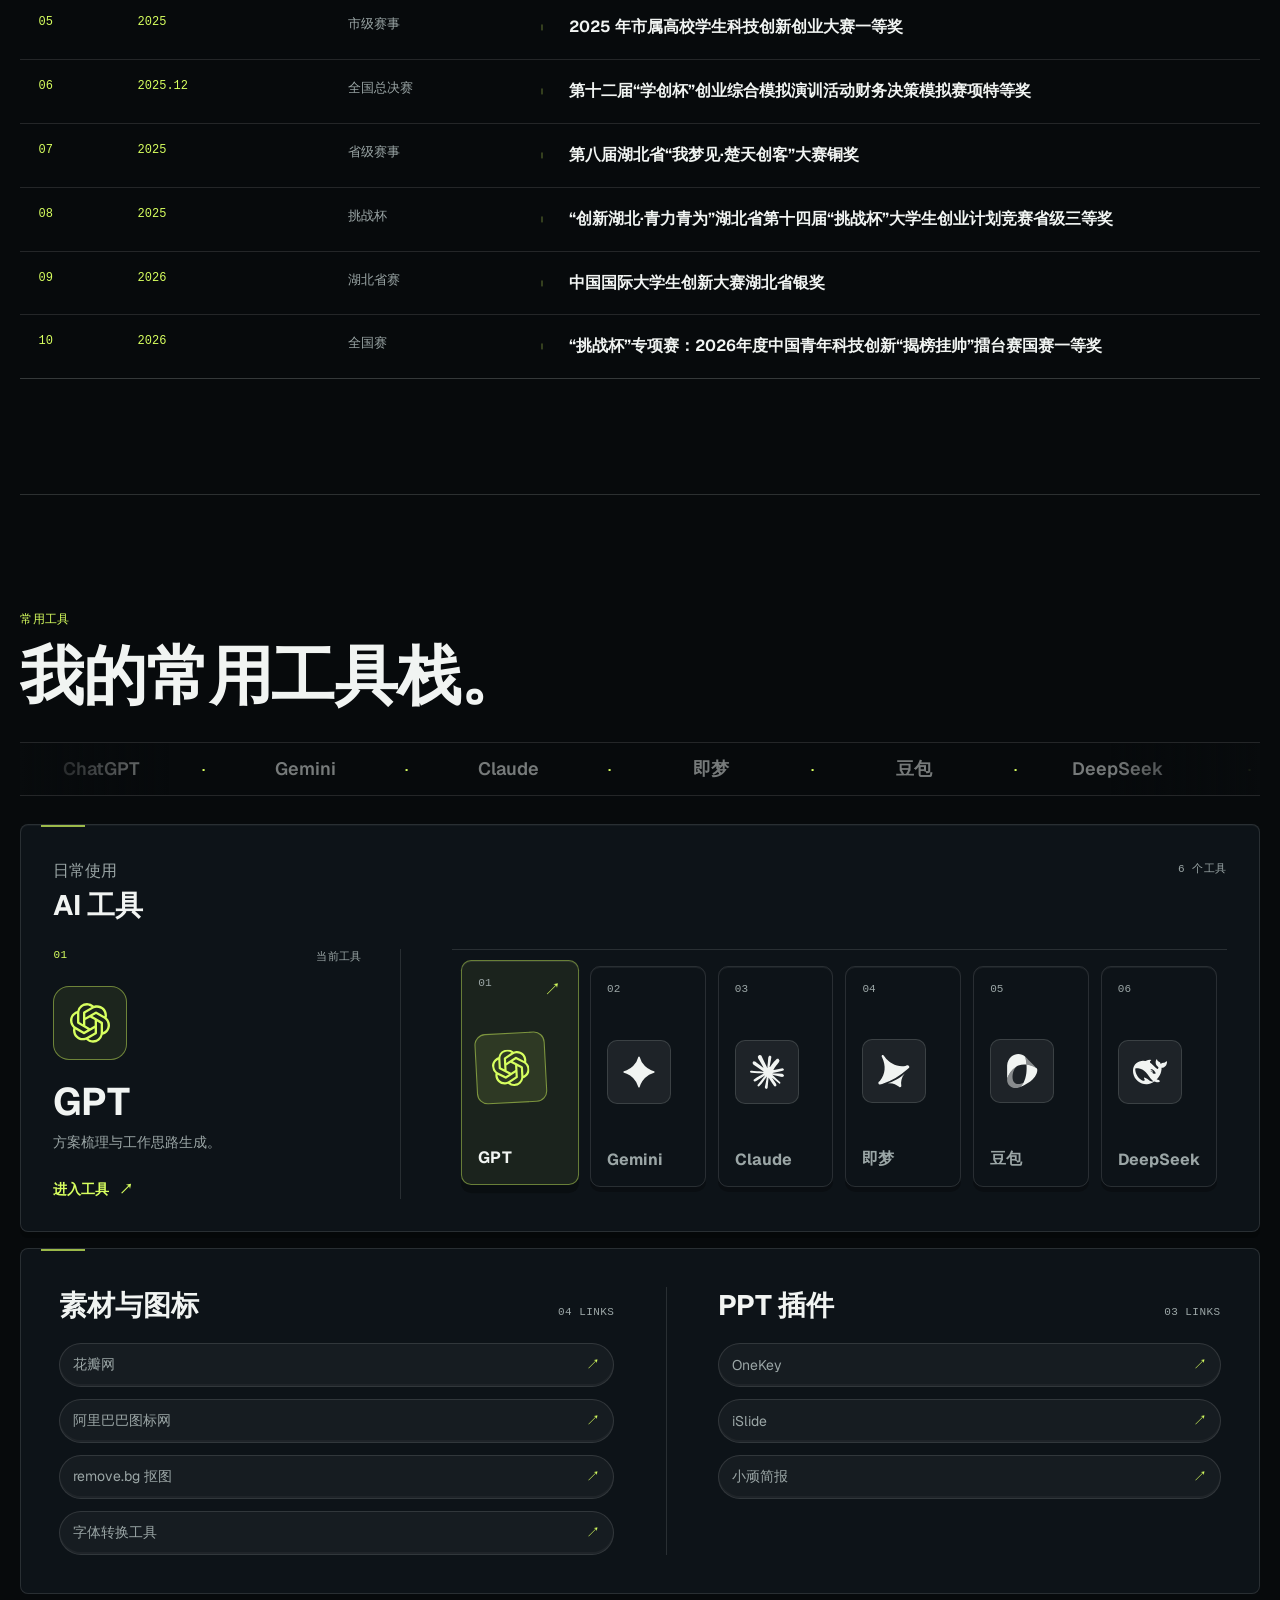
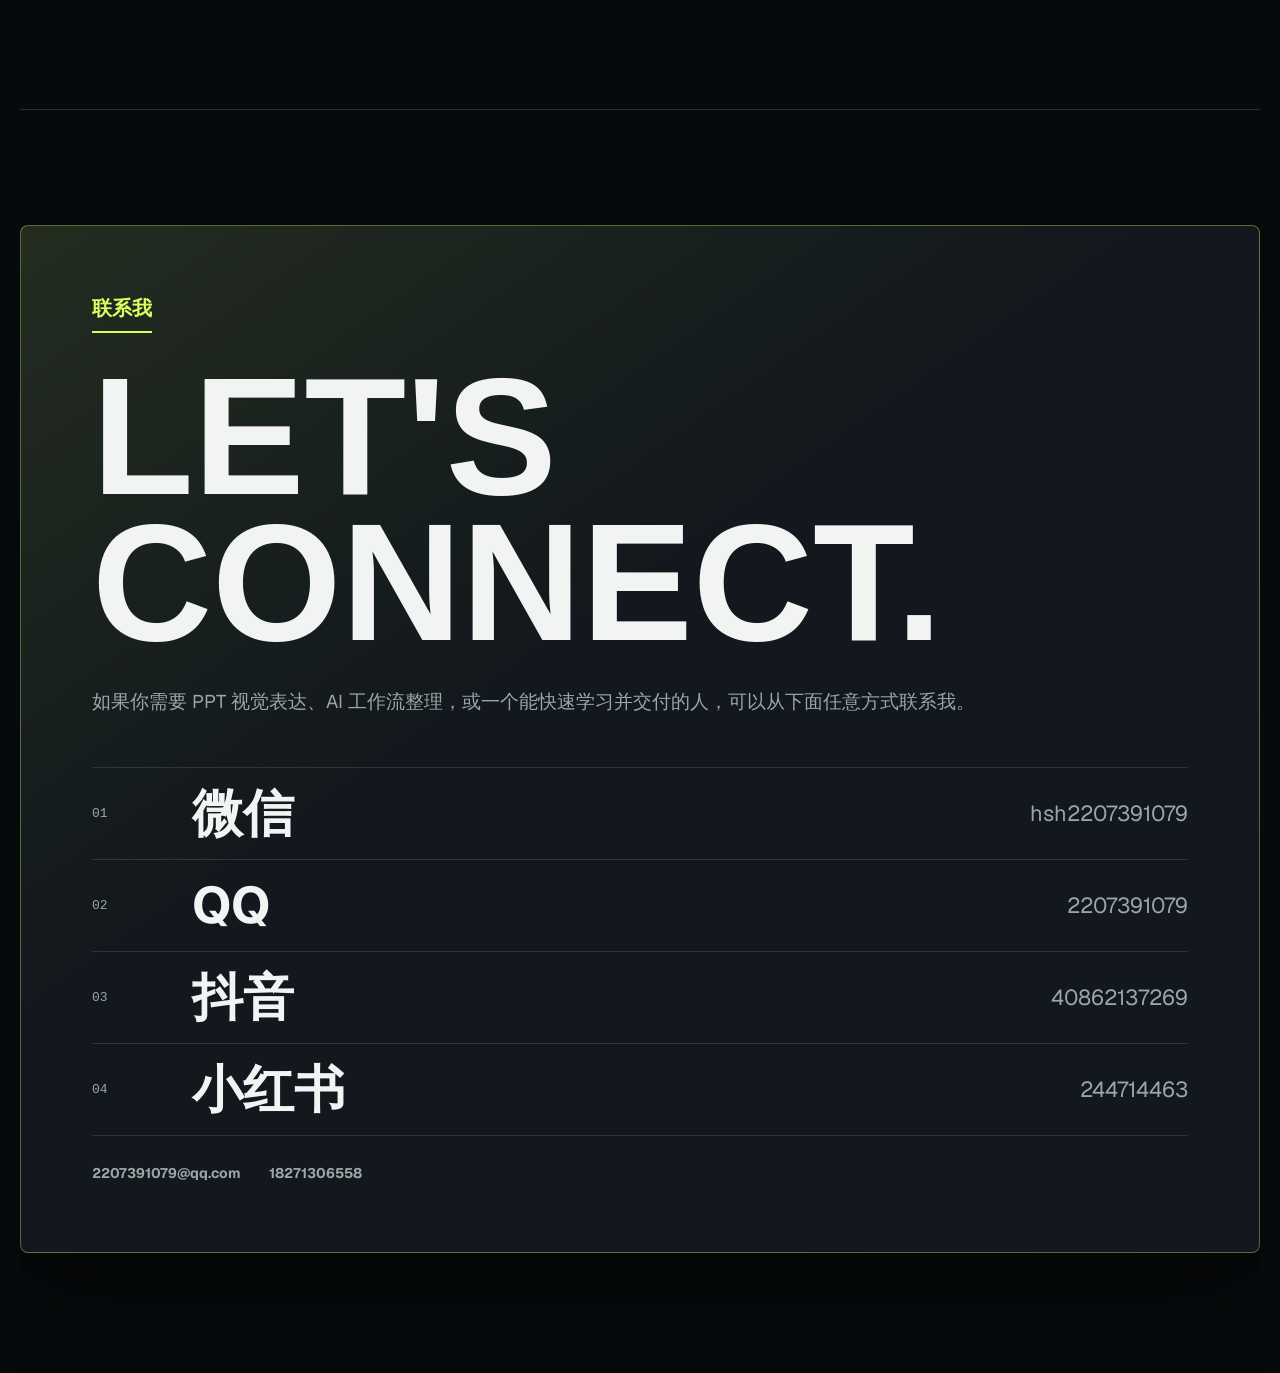
==== commit d9c65fa4: "Refine AI film index and modal player" ====
--- a/index.html
+++ b/index.html
@@ -366,7 +366,7 @@
                 </tr>
                 <tr>
                   <td>05</td>
-                  <td>2025 / 后续</td>
+                  <td><time datetime="2025">2025</time></td>
                   <td>市级赛事</td>
                   <td>2025 年市属高校学生科技创新创业大赛一等奖</td>
                 </tr>
@@ -378,25 +378,25 @@
                 </tr>
                 <tr>
                   <td>07</td>
-                  <td>2025 / 省级</td>
+                  <td><time datetime="2025">2025</time></td>
                   <td>省级赛事</td>
                   <td>第八届湖北省“我梦见·楚天创客”大赛铜奖</td>
                 </tr>
                 <tr>
                   <td>08</td>
-                  <td>2025 / 最后获得</td>
+                  <td><time datetime="2025">2025</time></td>
                   <td>挑战杯</td>
                   <td>“创新湖北·青力青为”湖北省第十四届“挑战杯”大学生创业计划竞赛省级三等奖</td>
                 </tr>
                 <tr>
                   <td>09</td>
-                  <td><time datetime="2026">2026 年</time></td>
+                  <td><time datetime="2026">2026</time></td>
                   <td>湖北省赛</td>
                   <td>中国国际大学生创新大赛湖北省银奖</td>
                 </tr>
                 <tr>
                   <td>10</td>
-                  <td><time datetime="2026">2026 年</time></td>
+                  <td><time datetime="2026">2026</time></td>
                   <td>全国赛</td>
                   <td>“挑战杯”专项赛：2026年度中国青年科技创新“揭榜挂帅”擂台赛国赛一等奖</td>
                 </tr>
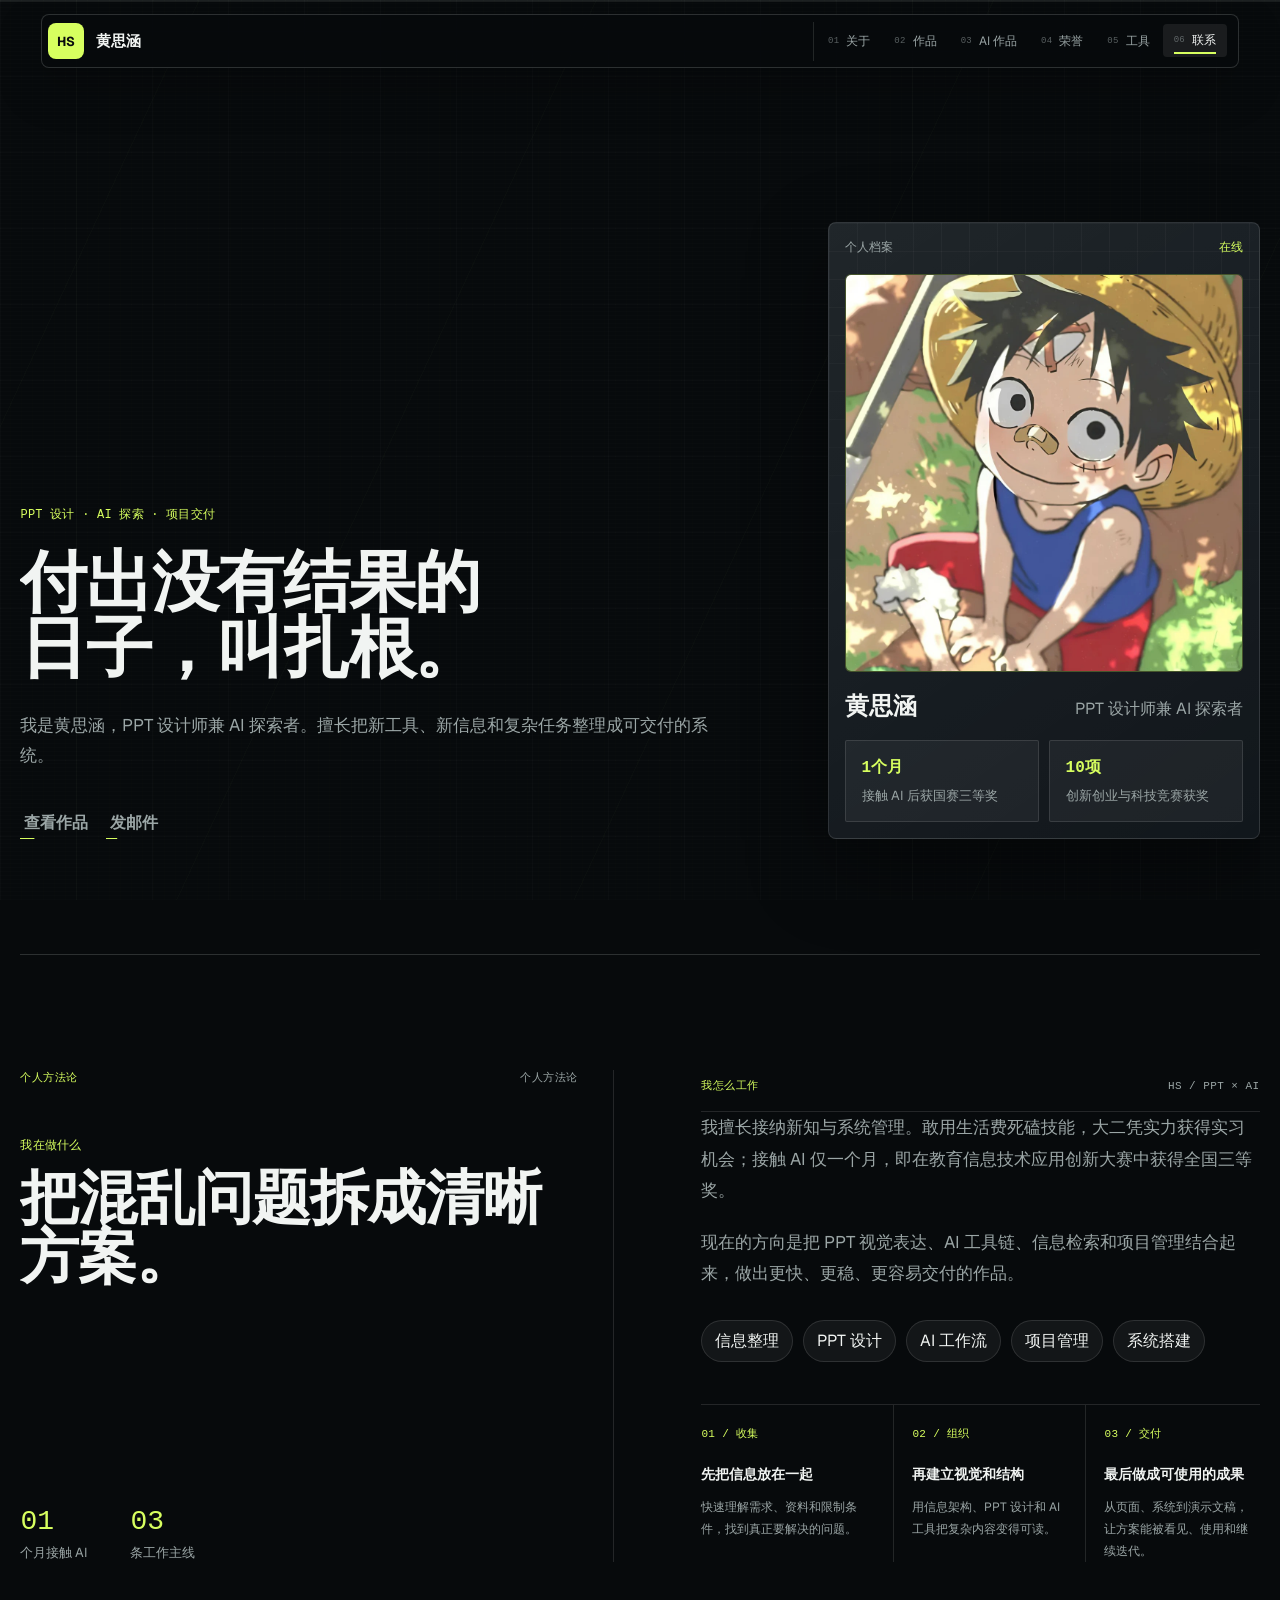
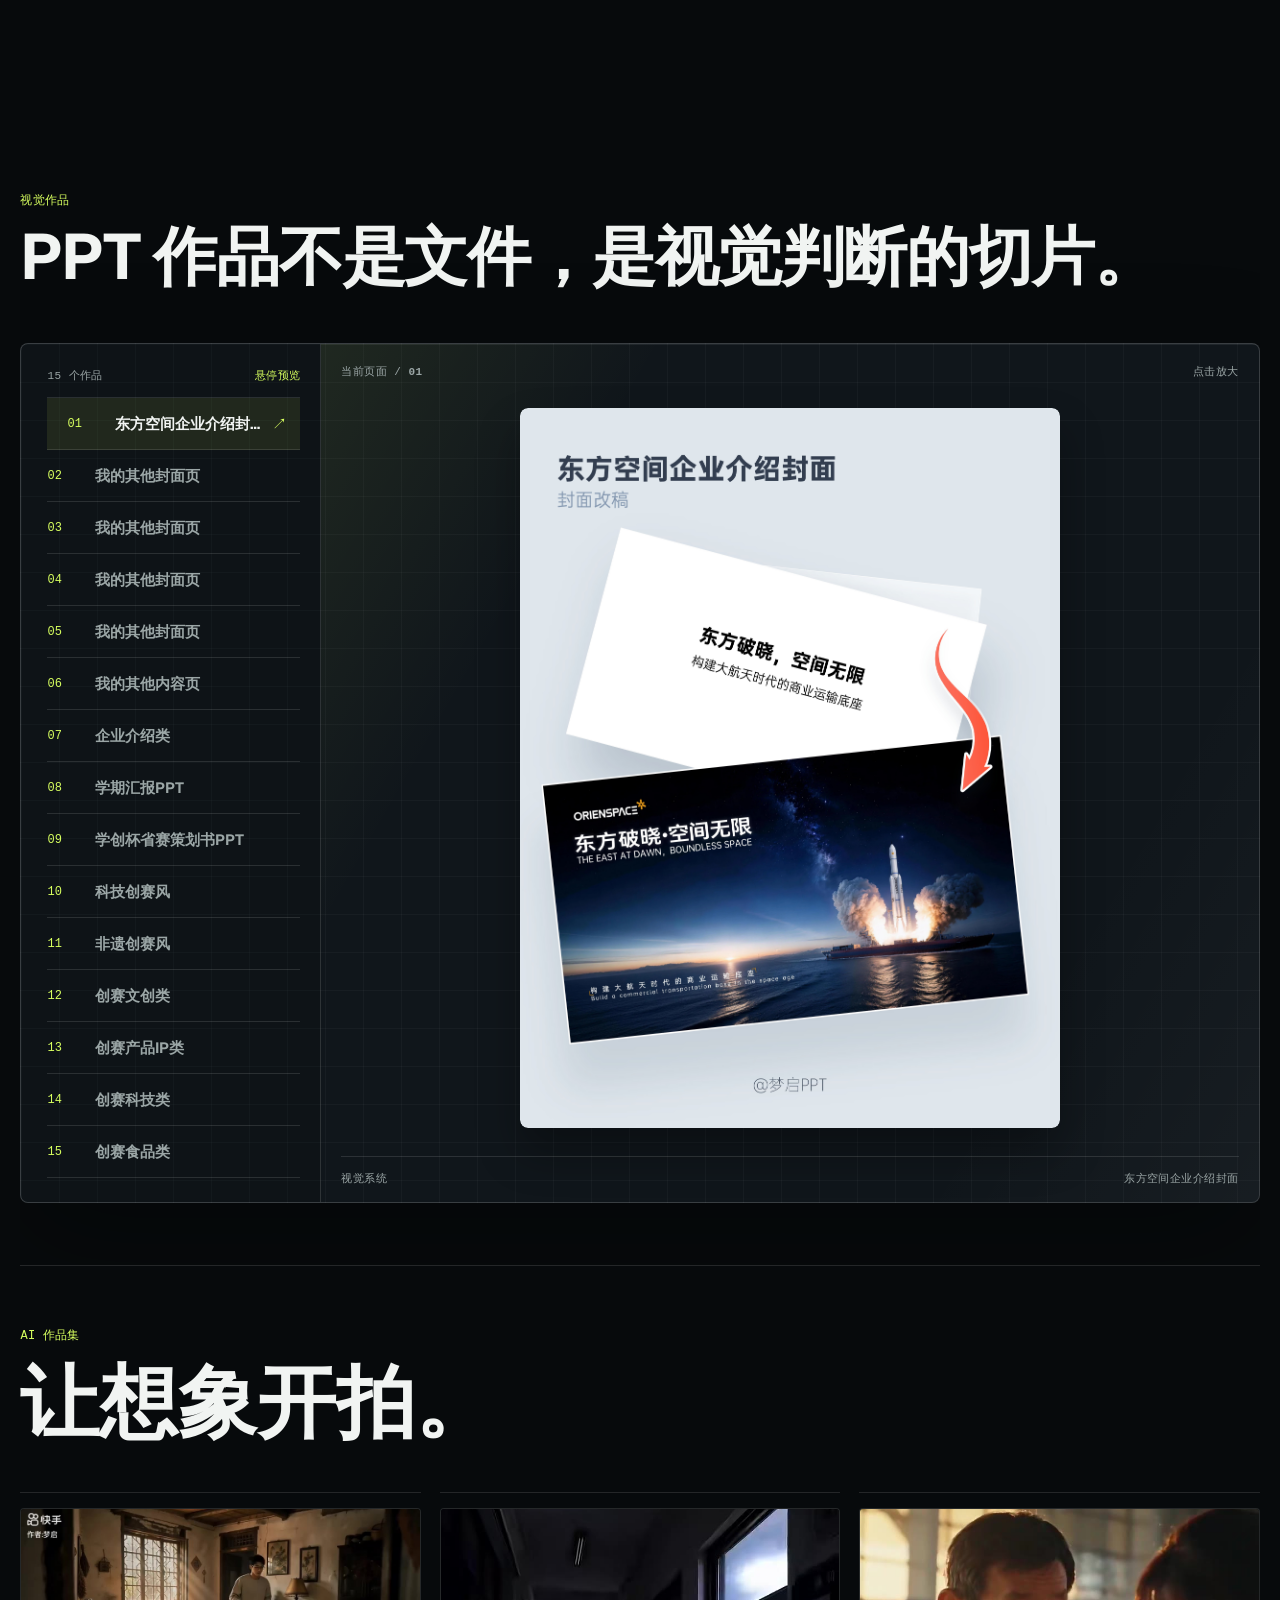
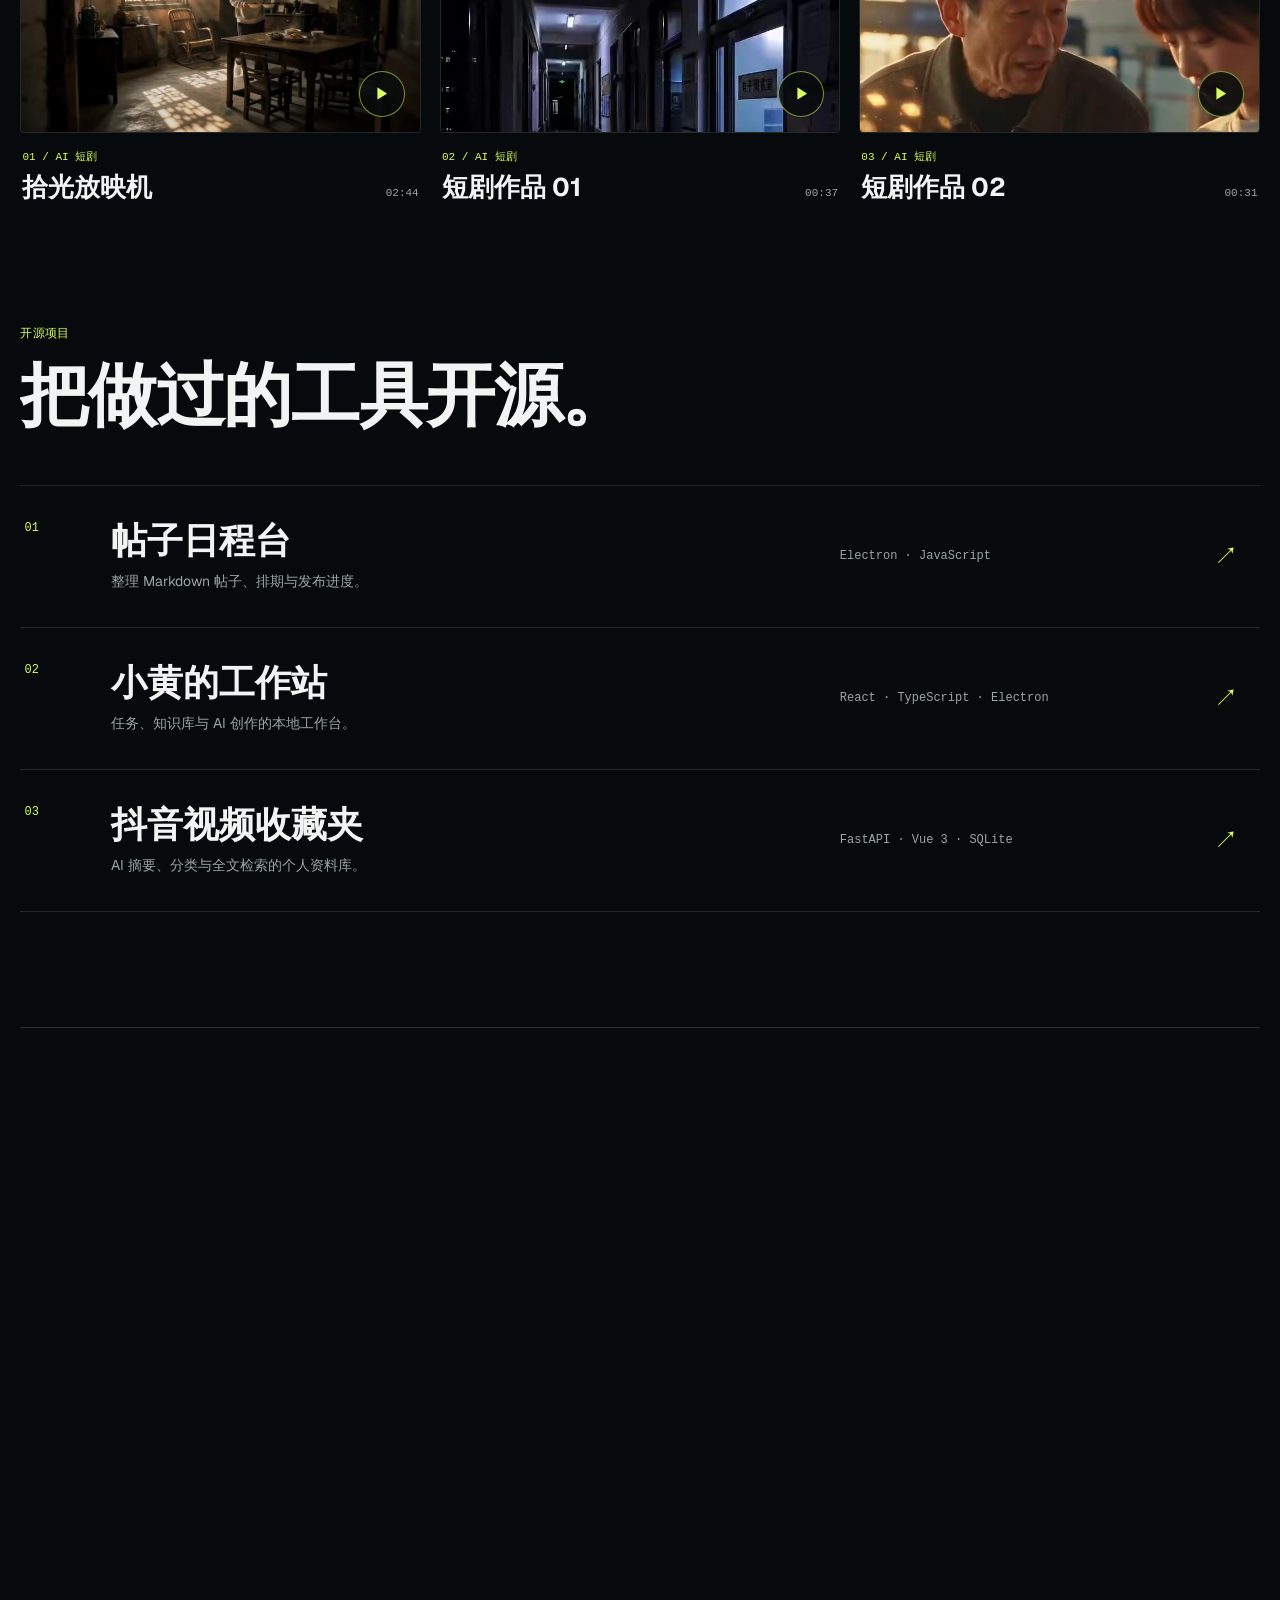
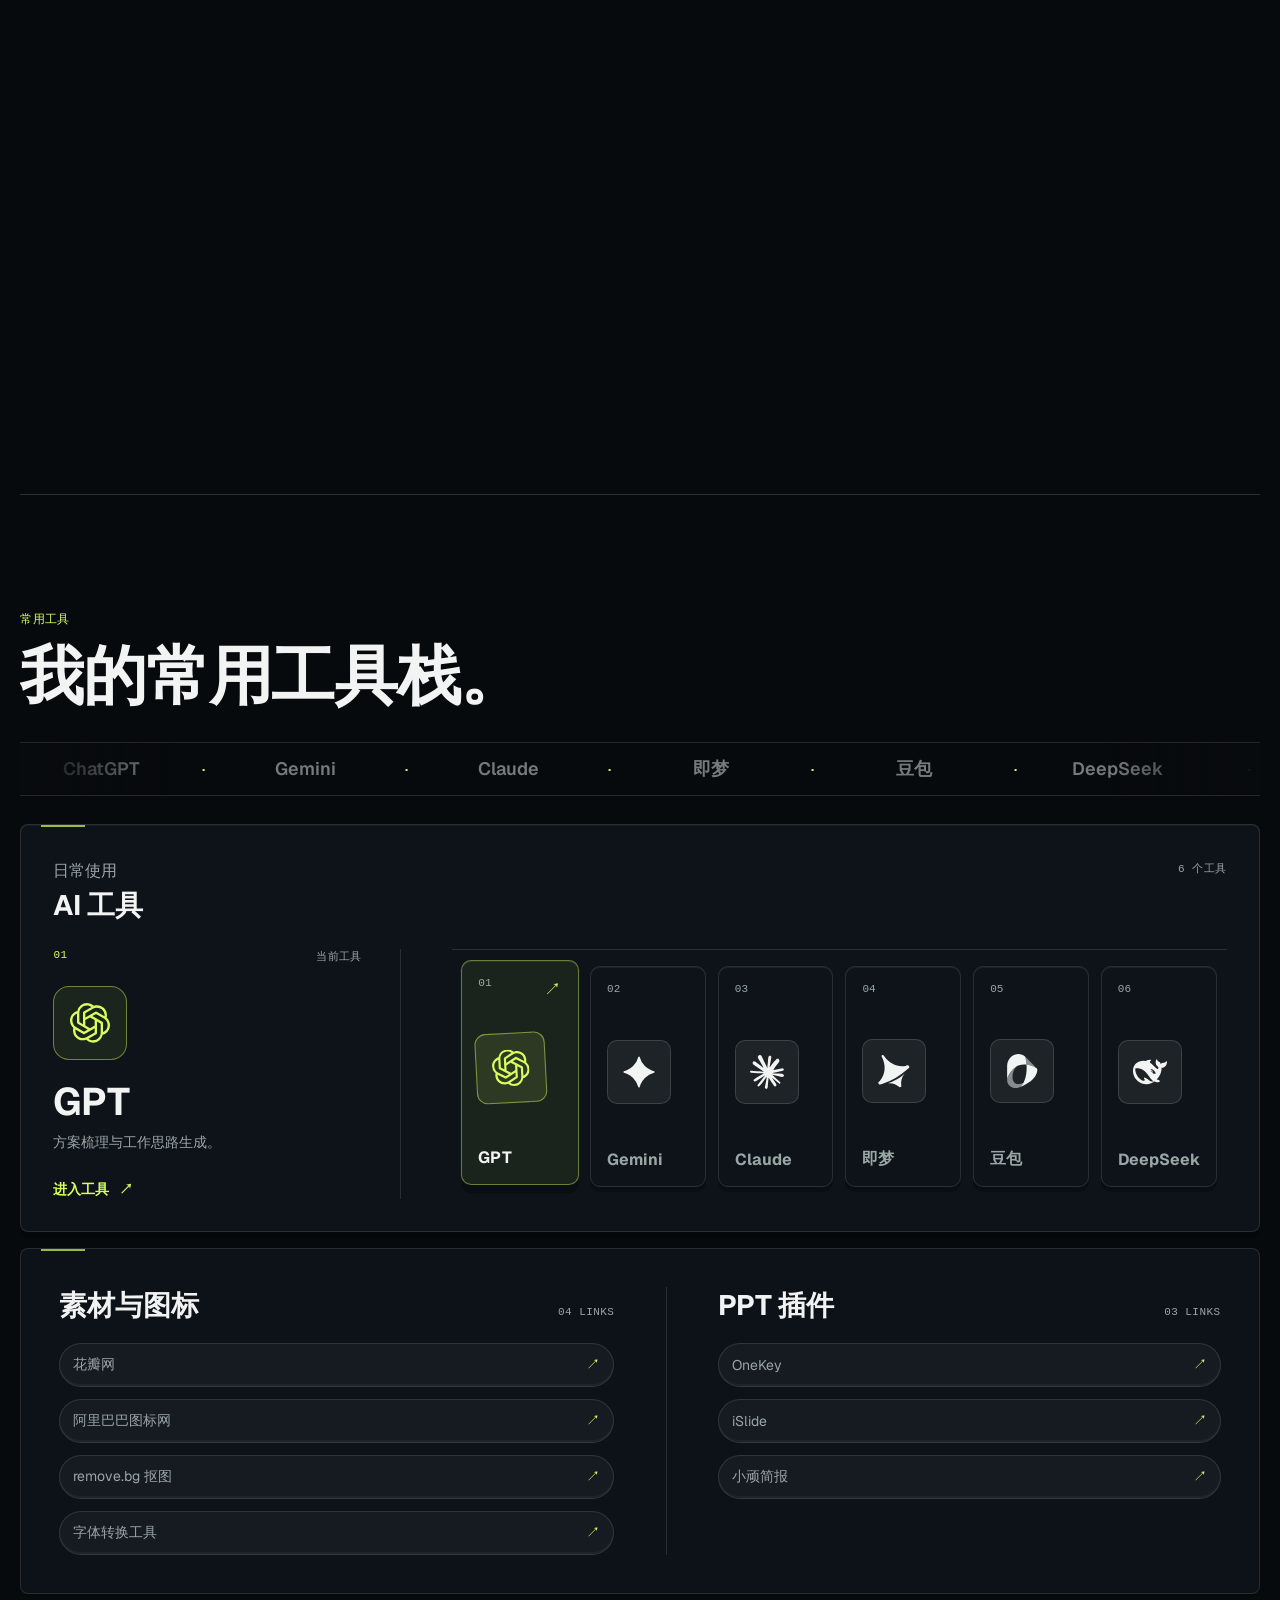
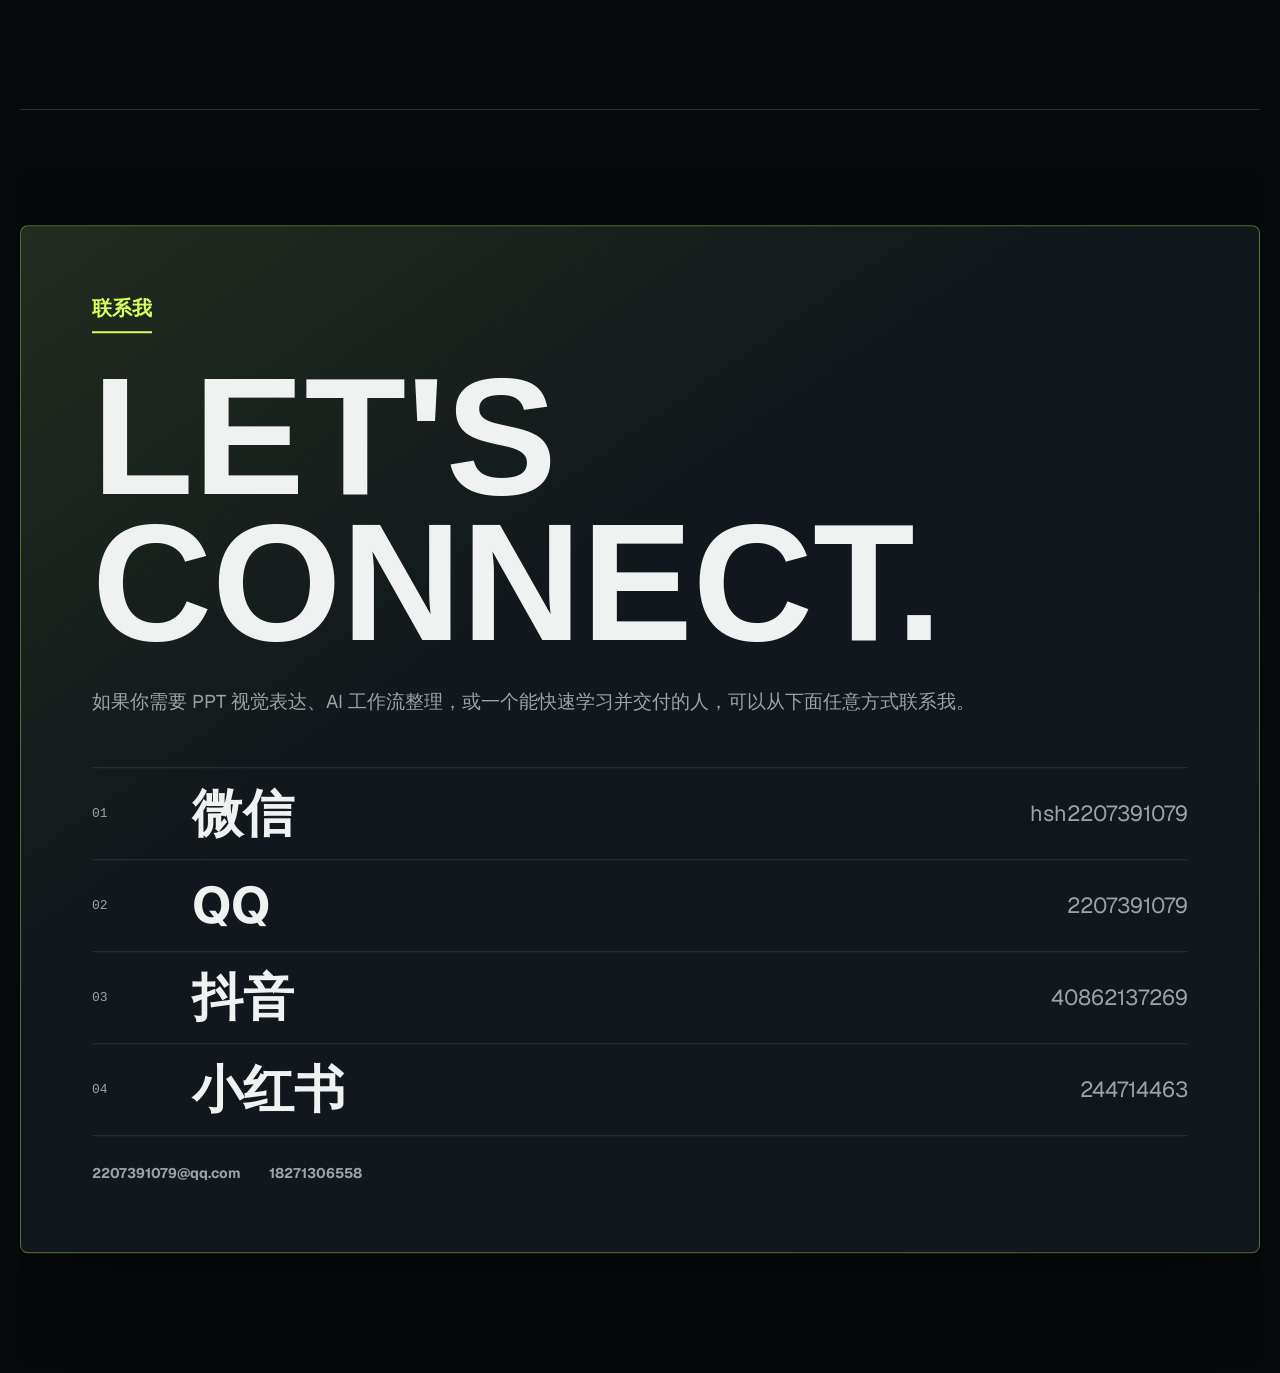
==== commit 2313a5f3: "Fix portfolio images on custom domain" ====
--- a/index.html
+++ b/index.html
@@ -77,7 +77,7 @@
               <span class="live-dot">在线</span>
             </div>
             <div class="avatar-frame">
-              <img src="我/个人基础信息/头像.jpg" alt="黄思涵的头像" />
+              <img src="assets/portfolio/avatar.jpg" alt="黄思涵的头像" />
             </div>
             <div class="identity-copy">
               <p class="identity-name">黄思涵</p>
@@ -160,49 +160,49 @@
                 <span>悬停预览</span>
               </div>
               <div class="portfolio-index-list" aria-label="PPT 作品目录">
-                <button class="portfolio-index-item is-active" type="button" data-index="01" data-image="我/PPT作品集/作品集（部分）-1-600dpi.jpg" data-title="东方空间企业介绍封面" data-caption="封面策略 / 商业视觉" aria-pressed="true">
+                <button class="portfolio-index-item is-active" type="button" data-index="01" data-image="assets/portfolio/ppt-01.jpg" data-title="东方空间企业介绍封面" data-caption="封面策略 / 商业视觉" aria-pressed="true">
                   <span>01</span><strong>东方空间企业介绍封面</strong><i>↗</i>
                 </button>
-                <button class="portfolio-index-item" type="button" data-index="02" data-image="我/PPT作品集/作品集（部分）-2-600dpi.jpg" data-title="我的其他封面页" data-caption="日常练习" aria-pressed="false">
+                <button class="portfolio-index-item" type="button" data-index="02" data-image="assets/portfolio/ppt-02.jpg" data-title="我的其他封面页" data-caption="日常练习" aria-pressed="false">
                   <span>02</span><strong>我的其他封面页</strong><i>↗</i>
                 </button>
-                <button class="portfolio-index-item" type="button" data-index="03" data-image="我/PPT作品集/作品集（部分）-3-600dpi.jpg" data-title="我的其他封面页" data-caption="日常练习" aria-pressed="false">
+                <button class="portfolio-index-item" type="button" data-index="03" data-image="assets/portfolio/ppt-03.jpg" data-title="我的其他封面页" data-caption="日常练习" aria-pressed="false">
                   <span>03</span><strong>我的其他封面页</strong><i>↗</i>
                 </button>
-                <button class="portfolio-index-item" type="button" data-index="04" data-image="我/PPT作品集/作品集（部分）-4-600dpi.jpg" data-title="我的其他封面页" data-caption="日常练习" aria-pressed="false">
+                <button class="portfolio-index-item" type="button" data-index="04" data-image="assets/portfolio/ppt-04.jpg" data-title="我的其他封面页" data-caption="日常练习" aria-pressed="false">
                   <span>04</span><strong>我的其他封面页</strong><i>↗</i>
                 </button>
-                <button class="portfolio-index-item" type="button" data-index="05" data-image="我/PPT作品集/作品集（部分）-5-600dpi.jpg" data-title="我的其他封面页" data-caption="日常练习" aria-pressed="false">
+                <button class="portfolio-index-item" type="button" data-index="05" data-image="assets/portfolio/ppt-05.jpg" data-title="我的其他封面页" data-caption="日常练习" aria-pressed="false">
                   <span>05</span><strong>我的其他封面页</strong><i>↗</i>
                 </button>
-                <button class="portfolio-index-item" type="button" data-index="06" data-image="我/PPT作品集/作品集（部分）-6-600dpi.jpg" data-title="我的其他内容页" data-caption="内容页" aria-pressed="false">
+                <button class="portfolio-index-item" type="button" data-index="06" data-image="assets/portfolio/ppt-06.jpg" data-title="我的其他内容页" data-caption="内容页" aria-pressed="false">
                   <span>06</span><strong>我的其他内容页</strong><i>↗</i>
                 </button>
-                <button class="portfolio-index-item" type="button" data-index="07" data-image="我/PPT作品集/作品集（部分）-7-600dpi.jpg" data-title="企业介绍类" data-caption="动态网页" aria-pressed="false">
+                <button class="portfolio-index-item" type="button" data-index="07" data-image="assets/portfolio/ppt-07.jpg" data-title="企业介绍类" data-caption="动态网页" aria-pressed="false">
                   <span>07</span><strong>企业介绍类</strong><i>↗</i>
                 </button>
-                <button class="portfolio-index-item" type="button" data-index="08" data-image="我/PPT作品集/作品集（部分）-8-600dpi.jpg" data-title="学期汇报PPT" data-caption="个人总结" aria-pressed="false">
+                <button class="portfolio-index-item" type="button" data-index="08" data-image="assets/portfolio/ppt-08.jpg" data-title="学期汇报PPT" data-caption="个人总结" aria-pressed="false">
                   <span>08</span><strong>学期汇报PPT</strong><i>↗</i>
                 </button>
-                <button class="portfolio-index-item" type="button" data-index="09" data-image="我/PPT作品集/作品集（部分）-9-600dpi.jpg" data-title="学创杯省赛策划书PPT" data-caption="财务赛道团队自用" aria-pressed="false">
+                <button class="portfolio-index-item" type="button" data-index="09" data-image="assets/portfolio/ppt-09.jpg" data-title="学创杯省赛策划书PPT" data-caption="财务赛道团队自用" aria-pressed="false">
                   <span>09</span><strong>学创杯省赛策划书PPT</strong><i>↗</i>
                 </button>
-                <button class="portfolio-index-item" type="button" data-index="10" data-image="我/PPT作品集/作品集（部分）-10-600dpi.jpg" data-title="科技创赛风" data-caption="内容页" aria-pressed="false">
+                <button class="portfolio-index-item" type="button" data-index="10" data-image="assets/portfolio/ppt-10.jpg" data-title="科技创赛风" data-caption="内容页" aria-pressed="false">
                   <span>10</span><strong>科技创赛风</strong><i>↗</i>
                 </button>
-                <button class="portfolio-index-item" type="button" data-index="11" data-image="我/PPT作品集/作品集（部分）-11-600dpi.jpg" data-title="非遗创赛风" data-caption="团体赛页面" aria-pressed="false">
+                <button class="portfolio-index-item" type="button" data-index="11" data-image="assets/portfolio/ppt-11.jpg" data-title="非遗创赛风" data-caption="团体赛页面" aria-pressed="false">
                   <span>11</span><strong>非遗创赛风</strong><i>↗</i>
                 </button>
-                <button class="portfolio-index-item" type="button" data-index="12" data-image="我/PPT作品集/作品集（部分）-12-600dpi.jpg" data-title="创赛文创类" data-caption="市赛一等奖" aria-pressed="false">
+                <button class="portfolio-index-item" type="button" data-index="12" data-image="assets/portfolio/ppt-12.jpg" data-title="创赛文创类" data-caption="市赛一等奖" aria-pressed="false">
                   <span>12</span><strong>创赛文创类</strong><i>↗</i>
                 </button>
-                <button class="portfolio-index-item" type="button" data-index="13" data-image="我/PPT作品集/作品集（部分）-13-600dpi.jpg" data-title="创赛产品IP类" data-caption="市赛一等奖" aria-pressed="false">
+                <button class="portfolio-index-item" type="button" data-index="13" data-image="assets/portfolio/ppt-13.jpg" data-title="创赛产品IP类" data-caption="市赛一等奖" aria-pressed="false">
                   <span>13</span><strong>创赛产品IP类</strong><i>↗</i>
                 </button>
-                <button class="portfolio-index-item" type="button" data-index="14" data-image="我/PPT作品集/作品集（部分）-14-600dpi.jpg" data-title="创赛科技类" data-caption="市赛一等奖" aria-pressed="false">
+                <button class="portfolio-index-item" type="button" data-index="14" data-image="assets/portfolio/ppt-14.jpg" data-title="创赛科技类" data-caption="市赛一等奖" aria-pressed="false">
                   <span>14</span><strong>创赛科技类</strong><i>↗</i>
                 </button>
-                <button class="portfolio-index-item" type="button" data-index="15" data-image="我/PPT作品集/作品集（部分）-15-600dpi.jpg" data-title="创赛食品类" data-caption="市赛一等奖" aria-pressed="false">
+                <button class="portfolio-index-item" type="button" data-index="15" data-image="assets/portfolio/ppt-15.jpg" data-title="创赛食品类" data-caption="市赛一等奖" aria-pressed="false">
                   <span>15</span><strong>创赛食品类</strong><i>↗</i>
                 </button>
               </div>
@@ -212,8 +212,8 @@
                 <span>当前页面 / <b data-current-index>01</b></span>
                 <span>点击放大</span>
               </div>
-              <button class="portfolio-feature" type="button" data-image="我/PPT作品集/作品集（部分）-1-600dpi.jpg">
-                <img class="portfolio-feature-image is-current" src="我/PPT作品集/作品集（部分）-1-600dpi.jpg" alt="东方空间企业介绍封面" />
+              <button class="portfolio-feature" type="button" data-image="assets/portfolio/ppt-01.jpg">
+                <img class="portfolio-feature-image is-current" src="assets/portfolio/ppt-01.jpg" alt="东方空间企业介绍封面" />
                 <img class="portfolio-feature-image is-next" src="" alt="" aria-hidden="true" />
               </button>
               <div class="portfolio-canvas-footer">
@@ -224,50 +224,50 @@
           </div>
 
           <div class="gallery-track is-hidden" aria-label="PPT 作品集">
-            <button class="gallery-item" type="button" data-image="我/PPT作品集/作品集（部分）-1-600dpi.jpg">
-              <img src="我/PPT作品集/作品集（部分）-1-600dpi.jpg" alt="东方空间企业介绍封面改稿" />
-            </button>
-            <button class="gallery-item" type="button" data-image="我/PPT作品集/作品集（部分）-2-600dpi.jpg">
-              <img src="我/PPT作品集/作品集（部分）-2-600dpi.jpg" alt="PPT 作品集页面 2" />
-            </button>
-            <button class="gallery-item" type="button" data-image="我/PPT作品集/作品集（部分）-3-600dpi.jpg">
-              <img src="我/PPT作品集/作品集（部分）-3-600dpi.jpg" alt="PPT 作品集页面 3" />
-            </button>
-            <button class="gallery-item" type="button" data-image="我/PPT作品集/作品集（部分）-4-600dpi.jpg">
-              <img src="我/PPT作品集/作品集（部分）-4-600dpi.jpg" alt="PPT 作品集页面 4" />
-            </button>
-            <button class="gallery-item" type="button" data-image="我/PPT作品集/作品集（部分）-5-600dpi.jpg">
-              <img src="我/PPT作品集/作品集（部分）-5-600dpi.jpg" alt="PPT 作品集页面 5" />
-            </button>
-            <button class="gallery-item" type="button" data-image="我/PPT作品集/作品集（部分）-6-600dpi.jpg">
-              <img src="我/PPT作品集/作品集（部分）-6-600dpi.jpg" alt="PPT 作品集页面 6" />
-            </button>
-            <button class="gallery-item" type="button" data-image="我/PPT作品集/作品集（部分）-7-600dpi.jpg">
-              <img src="我/PPT作品集/作品集（部分）-7-600dpi.jpg" alt="PPT 作品集页面 7" />
-            </button>
-            <button class="gallery-item" type="button" data-image="我/PPT作品集/作品集（部分）-8-600dpi.jpg">
-              <img src="我/PPT作品集/作品集（部分）-8-600dpi.jpg" alt="PPT 作品集页面 8" />
-            </button>
-            <button class="gallery-item" type="button" data-image="我/PPT作品集/作品集（部分）-9-600dpi.jpg">
-              <img src="我/PPT作品集/作品集（部分）-9-600dpi.jpg" alt="PPT 作品集页面 9" />
-            </button>
-            <button class="gallery-item" type="button" data-image="我/PPT作品集/作品集（部分）-10-600dpi.jpg">
-              <img src="我/PPT作品集/作品集（部分）-10-600dpi.jpg" alt="PPT 作品集页面 10" />
-            </button>
-            <button class="gallery-item" type="button" data-image="我/PPT作品集/作品集（部分）-11-600dpi.jpg">
-              <img src="我/PPT作品集/作品集（部分）-11-600dpi.jpg" alt="PPT 作品集页面 11" />
-            </button>
-            <button class="gallery-item" type="button" data-image="我/PPT作品集/作品集（部分）-12-600dpi.jpg">
-              <img src="我/PPT作品集/作品集（部分）-12-600dpi.jpg" alt="PPT 作品集页面 12" />
-            </button>
-            <button class="gallery-item" type="button" data-image="我/PPT作品集/作品集（部分）-13-600dpi.jpg">
-              <img src="我/PPT作品集/作品集（部分）-13-600dpi.jpg" alt="PPT 作品集页面 13" />
-            </button>
-            <button class="gallery-item" type="button" data-image="我/PPT作品集/作品集（部分）-14-600dpi.jpg">
-              <img src="我/PPT作品集/作品集（部分）-14-600dpi.jpg" alt="PPT 作品集页面 14" />
-            </button>
-            <button class="gallery-item" type="button" data-image="我/PPT作品集/作品集（部分）-15-600dpi.jpg">
-              <img src="我/PPT作品集/作品集（部分）-15-600dpi.jpg" alt="PPT 作品集页面 15" />
+            <button class="gallery-item" type="button" data-image="assets/portfolio/ppt-01.jpg">
+              <img src="assets/portfolio/ppt-01.jpg" alt="东方空间企业介绍封面改稿" />
+            </button>
+            <button class="gallery-item" type="button" data-image="assets/portfolio/ppt-02.jpg">
+              <img src="assets/portfolio/ppt-02.jpg" alt="PPT 作品集页面 2" />
+            </button>
+            <button class="gallery-item" type="button" data-image="assets/portfolio/ppt-03.jpg">
+              <img src="assets/portfolio/ppt-03.jpg" alt="PPT 作品集页面 3" />
+            </button>
+            <button class="gallery-item" type="button" data-image="assets/portfolio/ppt-04.jpg">
+              <img src="assets/portfolio/ppt-04.jpg" alt="PPT 作品集页面 4" />
+            </button>
+            <button class="gallery-item" type="button" data-image="assets/portfolio/ppt-05.jpg">
+              <img src="assets/portfolio/ppt-05.jpg" alt="PPT 作品集页面 5" />
+            </button>
+            <button class="gallery-item" type="button" data-image="assets/portfolio/ppt-06.jpg">
+              <img src="assets/portfolio/ppt-06.jpg" alt="PPT 作品集页面 6" />
+            </button>
+            <button class="gallery-item" type="button" data-image="assets/portfolio/ppt-07.jpg">
+              <img src="assets/portfolio/ppt-07.jpg" alt="PPT 作品集页面 7" />
+            </button>
+            <button class="gallery-item" type="button" data-image="assets/portfolio/ppt-08.jpg">
+              <img src="assets/portfolio/ppt-08.jpg" alt="PPT 作品集页面 8" />
+            </button>
+            <button class="gallery-item" type="button" data-image="assets/portfolio/ppt-09.jpg">
+              <img src="assets/portfolio/ppt-09.jpg" alt="PPT 作品集页面 9" />
+            </button>
+            <button class="gallery-item" type="button" data-image="assets/portfolio/ppt-10.jpg">
+              <img src="assets/portfolio/ppt-10.jpg" alt="PPT 作品集页面 10" />
+            </button>
+            <button class="gallery-item" type="button" data-image="assets/portfolio/ppt-11.jpg">
+              <img src="assets/portfolio/ppt-11.jpg" alt="PPT 作品集页面 11" />
+            </button>
+            <button class="gallery-item" type="button" data-image="assets/portfolio/ppt-12.jpg">
+              <img src="assets/portfolio/ppt-12.jpg" alt="PPT 作品集页面 12" />
+            </button>
+            <button class="gallery-item" type="button" data-image="assets/portfolio/ppt-13.jpg">
+              <img src="assets/portfolio/ppt-13.jpg" alt="PPT 作品集页面 13" />
+            </button>
+            <button class="gallery-item" type="button" data-image="assets/portfolio/ppt-14.jpg">
+              <img src="assets/portfolio/ppt-14.jpg" alt="PPT 作品集页面 14" />
+            </button>
+            <button class="gallery-item" type="button" data-image="assets/portfolio/ppt-15.jpg">
+              <img src="assets/portfolio/ppt-15.jpg" alt="PPT 作品集页面 15" />
             </button>
           </div>
         </section>
@@ -517,7 +517,7 @@
                 data-contact-name="微信"
                 data-contact-value="hsh2207391079"
                 data-contact-extra="扫码添加微信"
-                data-contact-image="我/联系方式/微信.jpg"
+                data-contact-image="assets/portfolio/contact-wechat.jpg"
                 aria-label="查看微信联系方式"
               >
                 <span class="contact-row-index">01</span>
@@ -530,7 +530,7 @@
                 data-contact-name="QQ"
                 data-contact-value="2207391079"
                 data-contact-extra="扫码添加 QQ"
-                data-contact-image="我/联系方式/qq.jpg"
+                data-contact-image="assets/portfolio/contact-qq.jpg"
                 aria-label="查看 QQ 联系方式"
               >
                 <span class="contact-row-index">02</span>
@@ -543,7 +543,7 @@
                 data-contact-name="抖音"
                 data-contact-value="40862137269"
                 data-contact-extra="打开抖音扫码关注"
-                data-contact-image="我/联系方式/抖音.jpg"
+                data-contact-image="assets/portfolio/contact-douyin.jpg"
                 aria-label="查看抖音联系方式"
               >
                 <span class="contact-row-index">03</span>
@@ -556,7 +556,7 @@
                 data-contact-name="小红书"
                 data-contact-value="244714463"
                 data-contact-extra="打开小红书扫码关注"
-                data-contact-image="我/联系方式/小红书.jpg"
+                data-contact-image="assets/portfolio/contact-xiaohongshu.jpg"
                 aria-label="查看小红书联系方式"
               >
                 <span class="contact-row-index">04</span>
